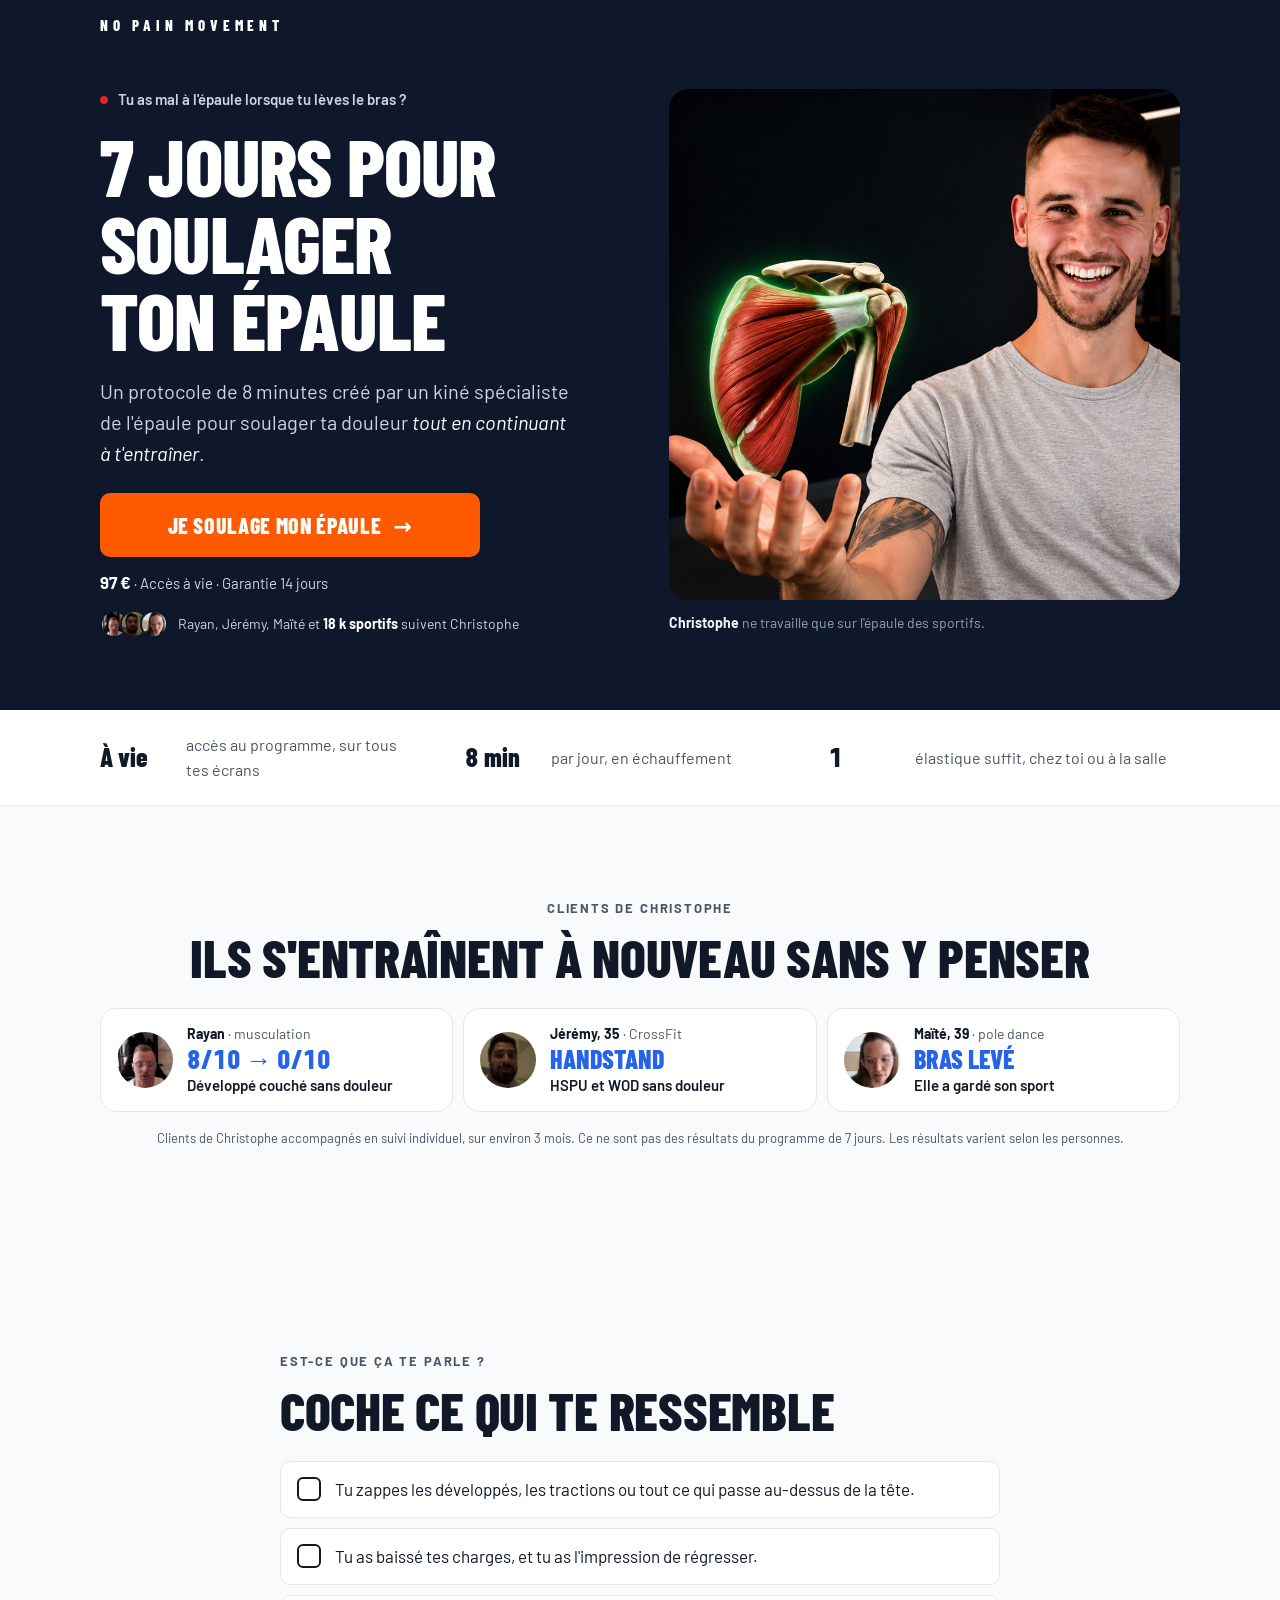
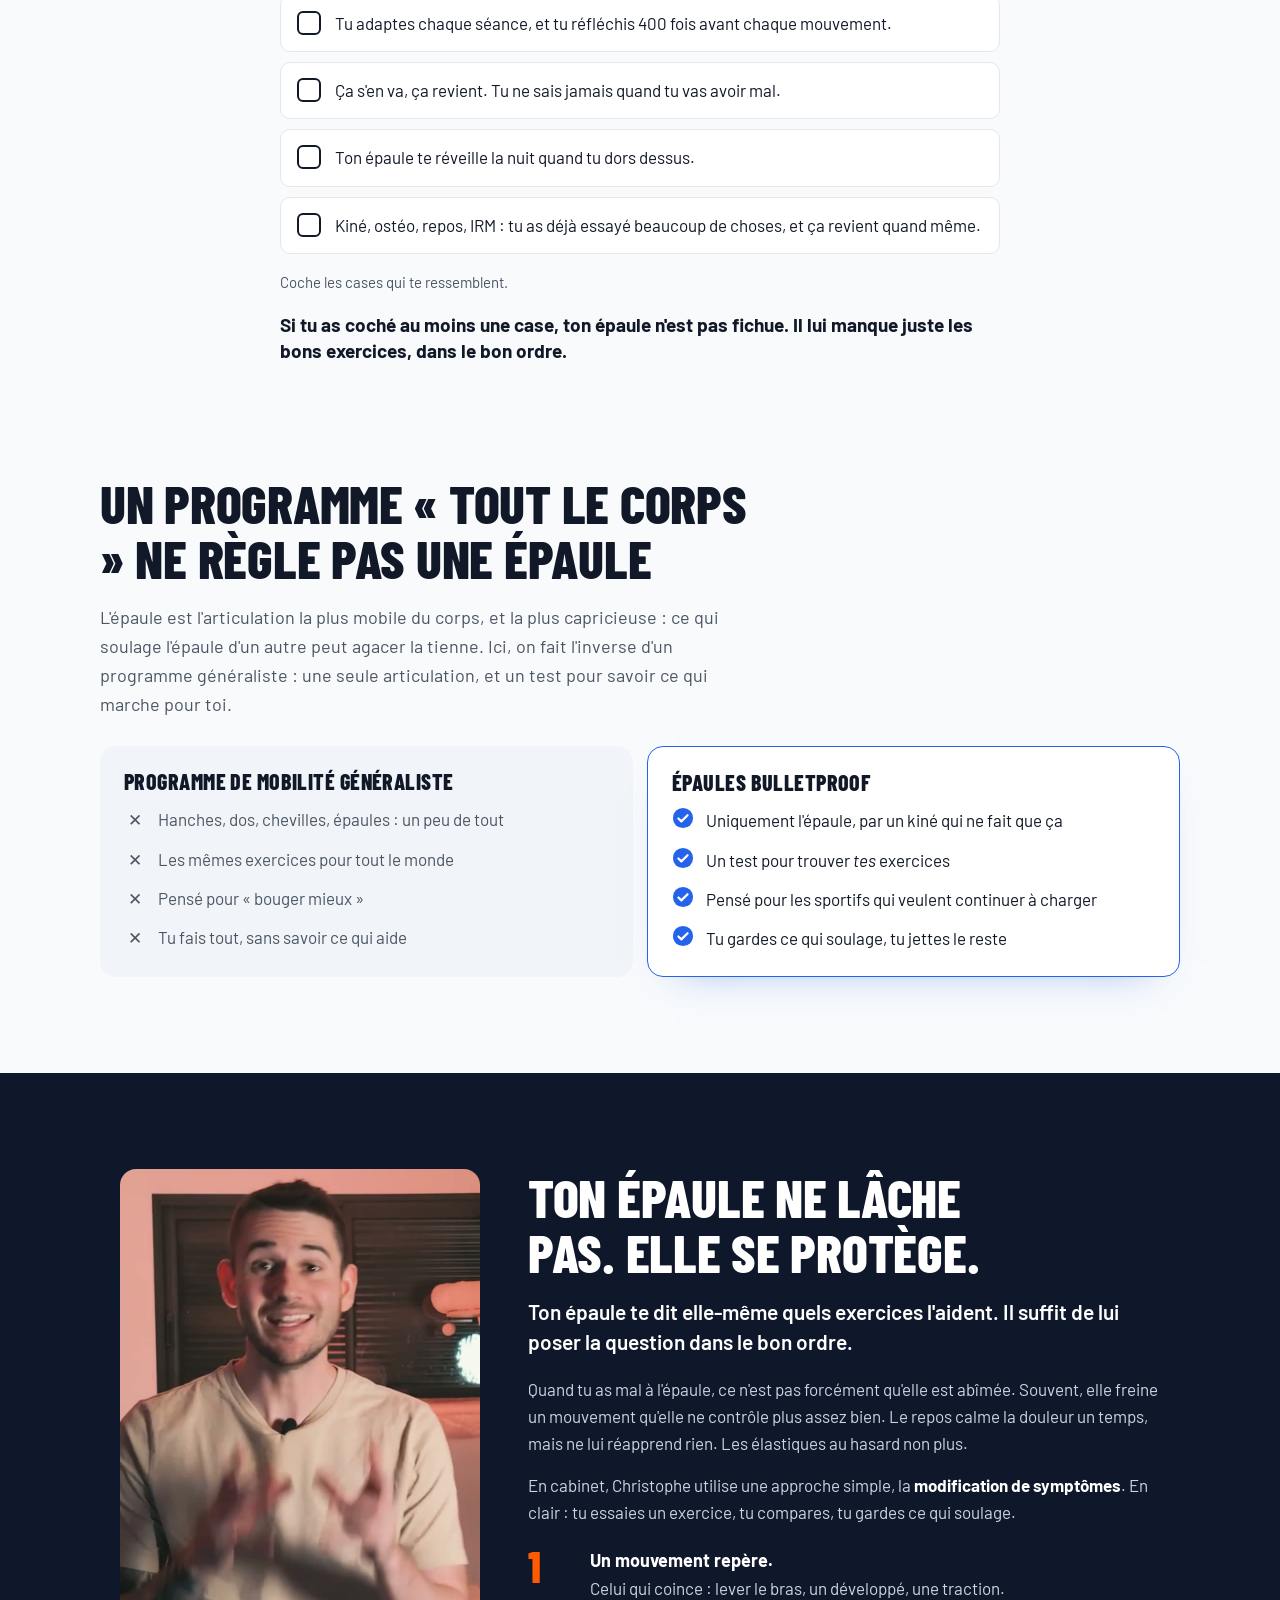
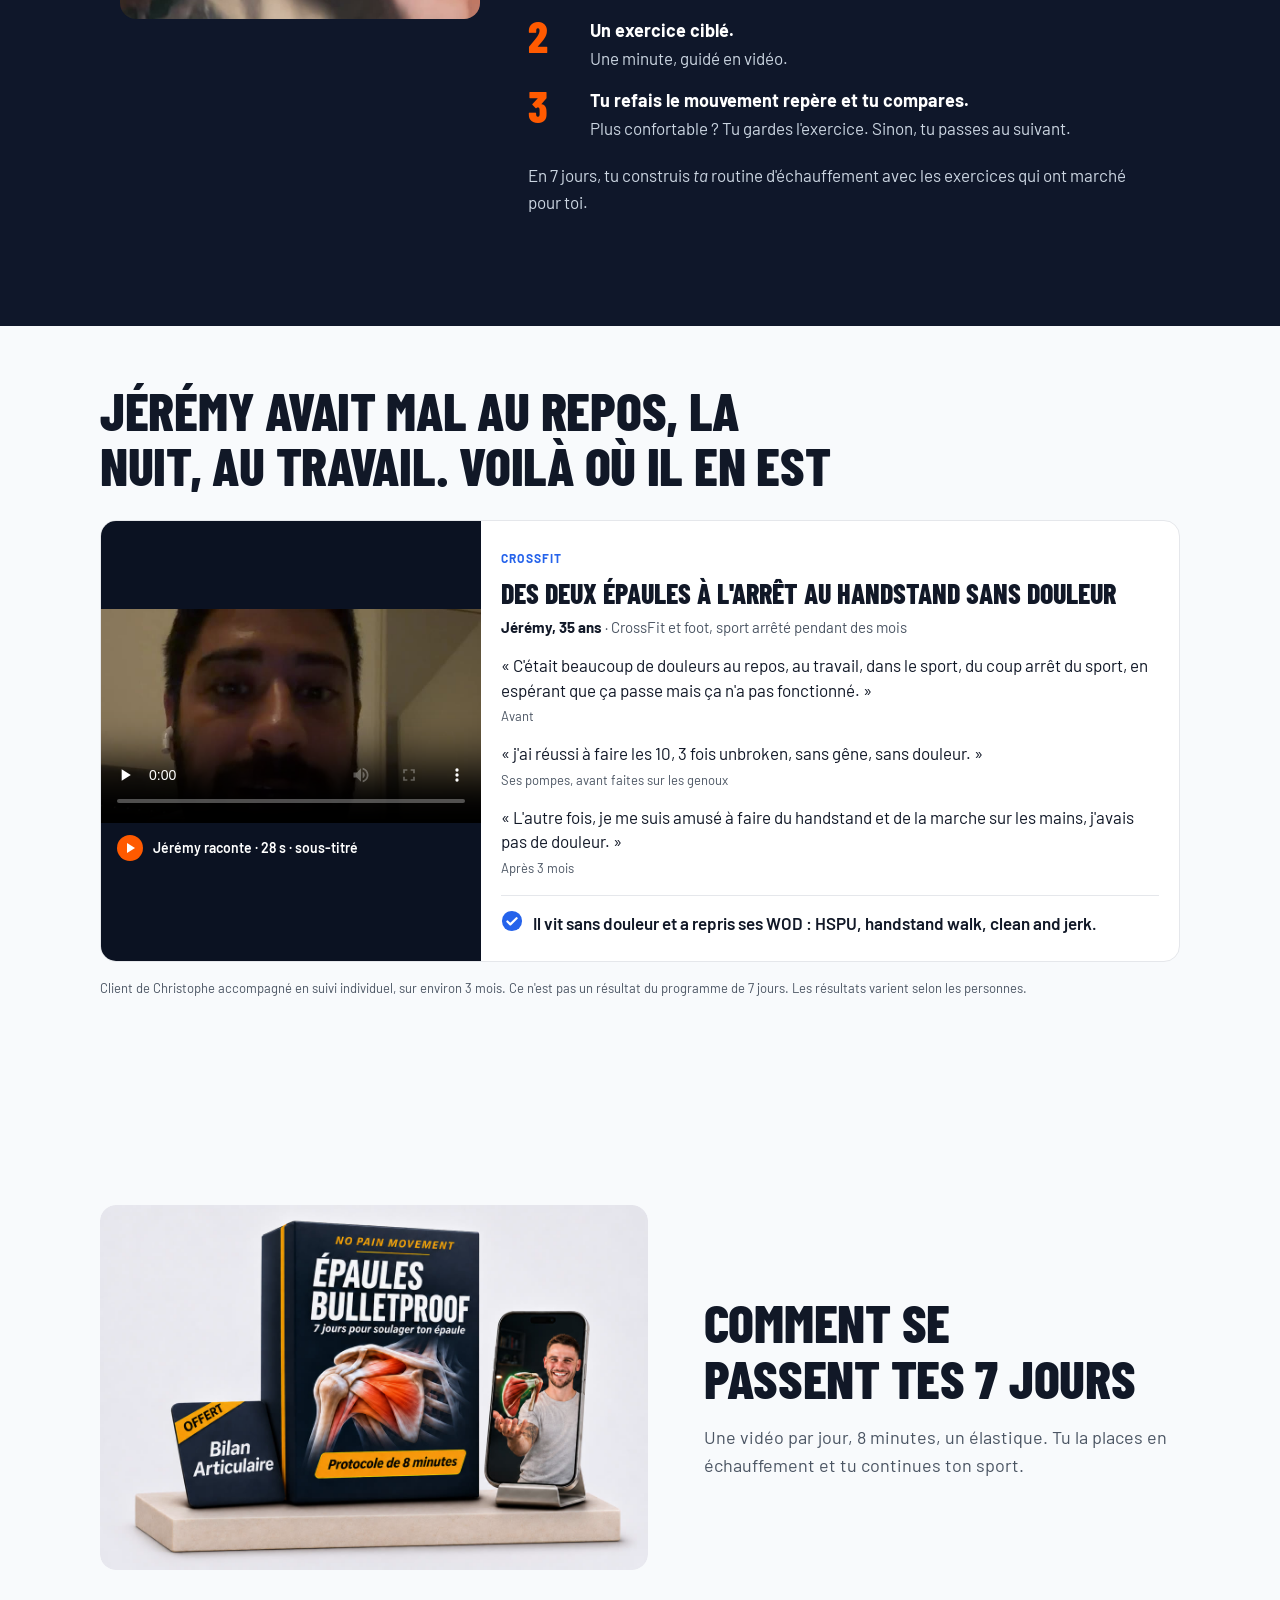
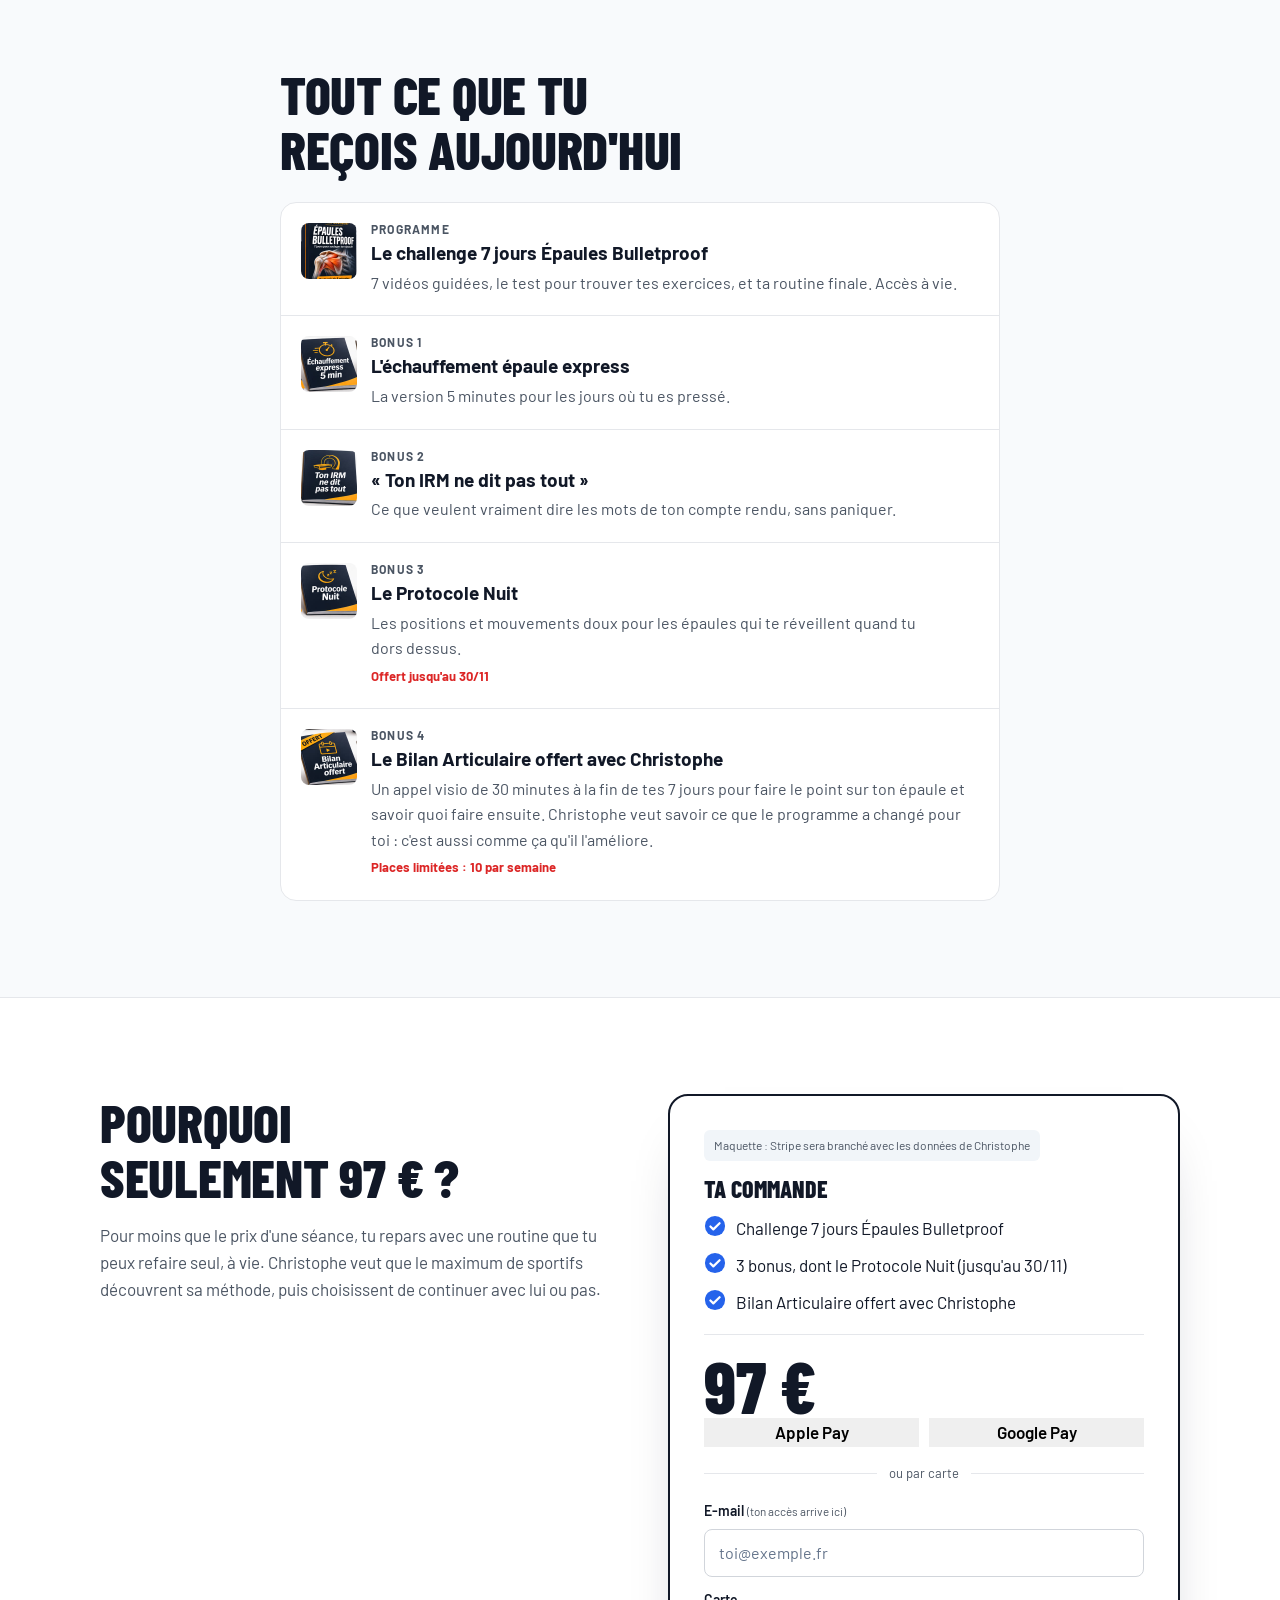
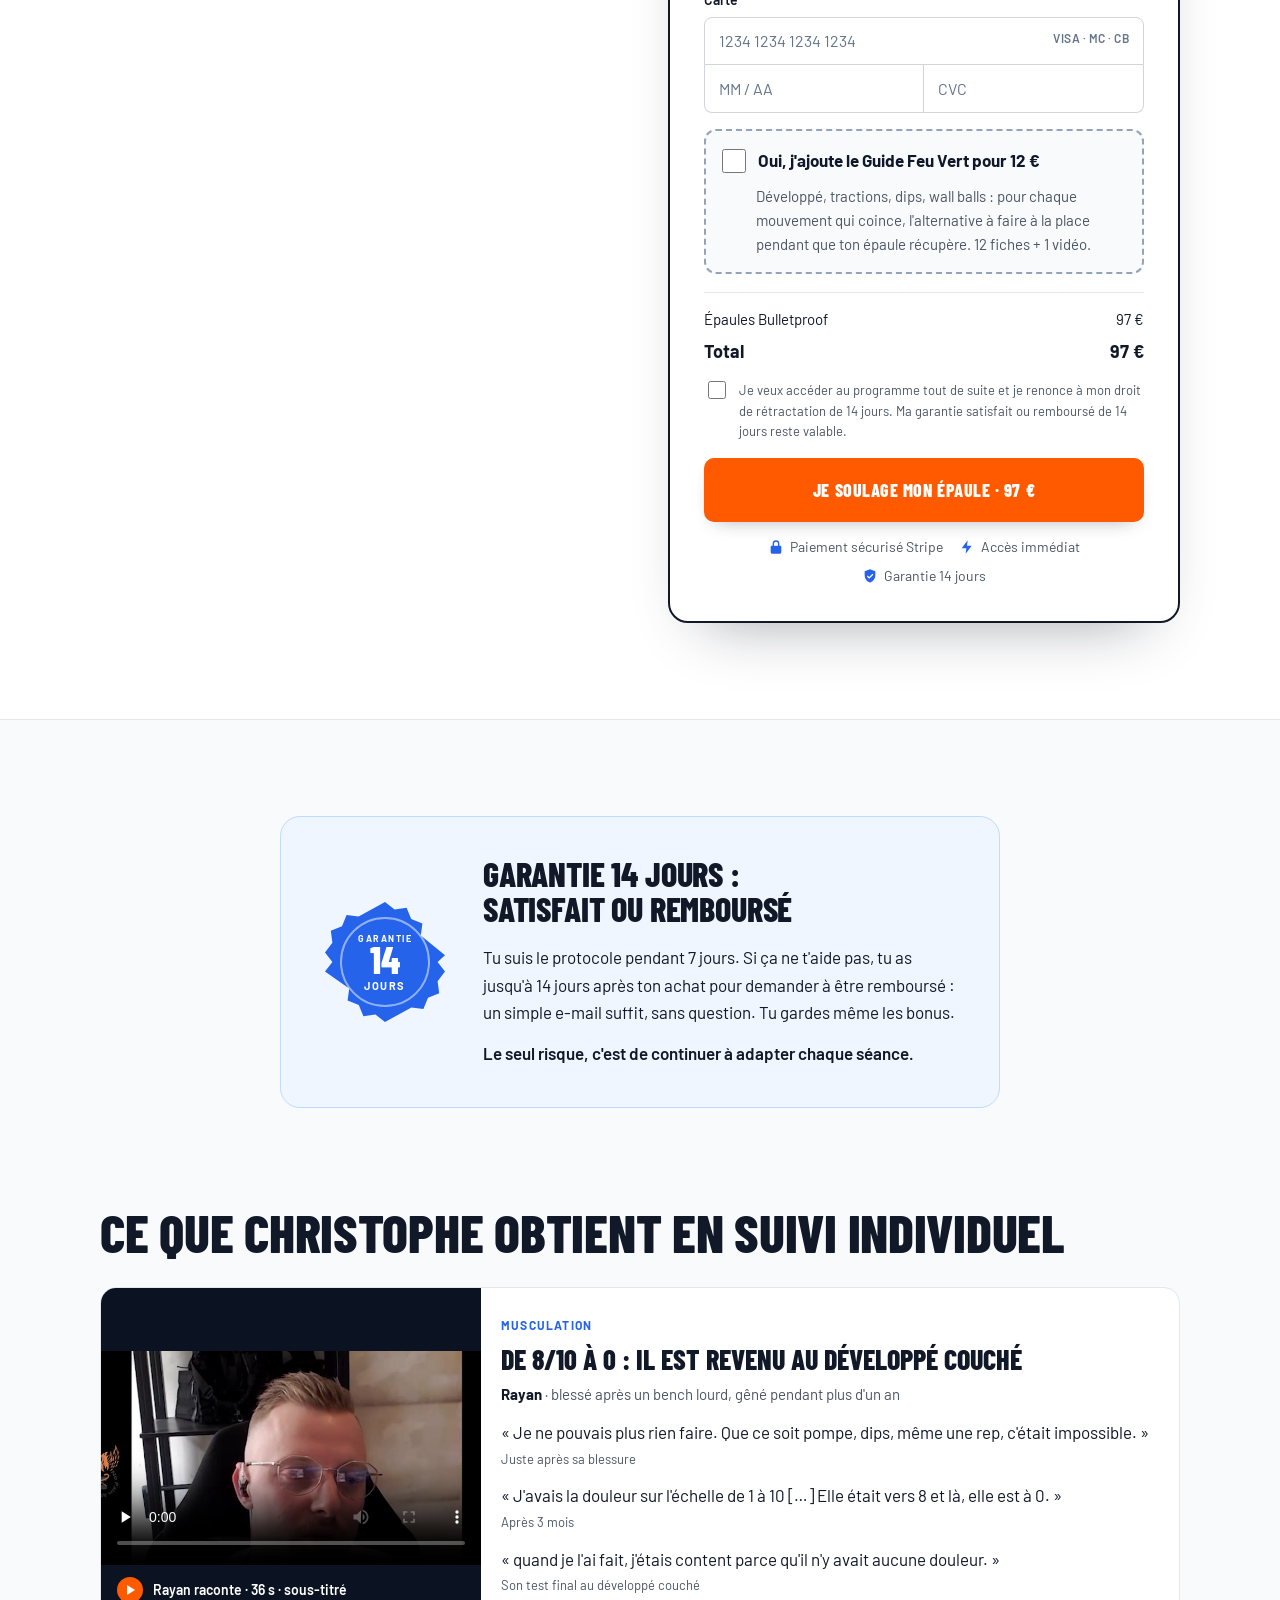
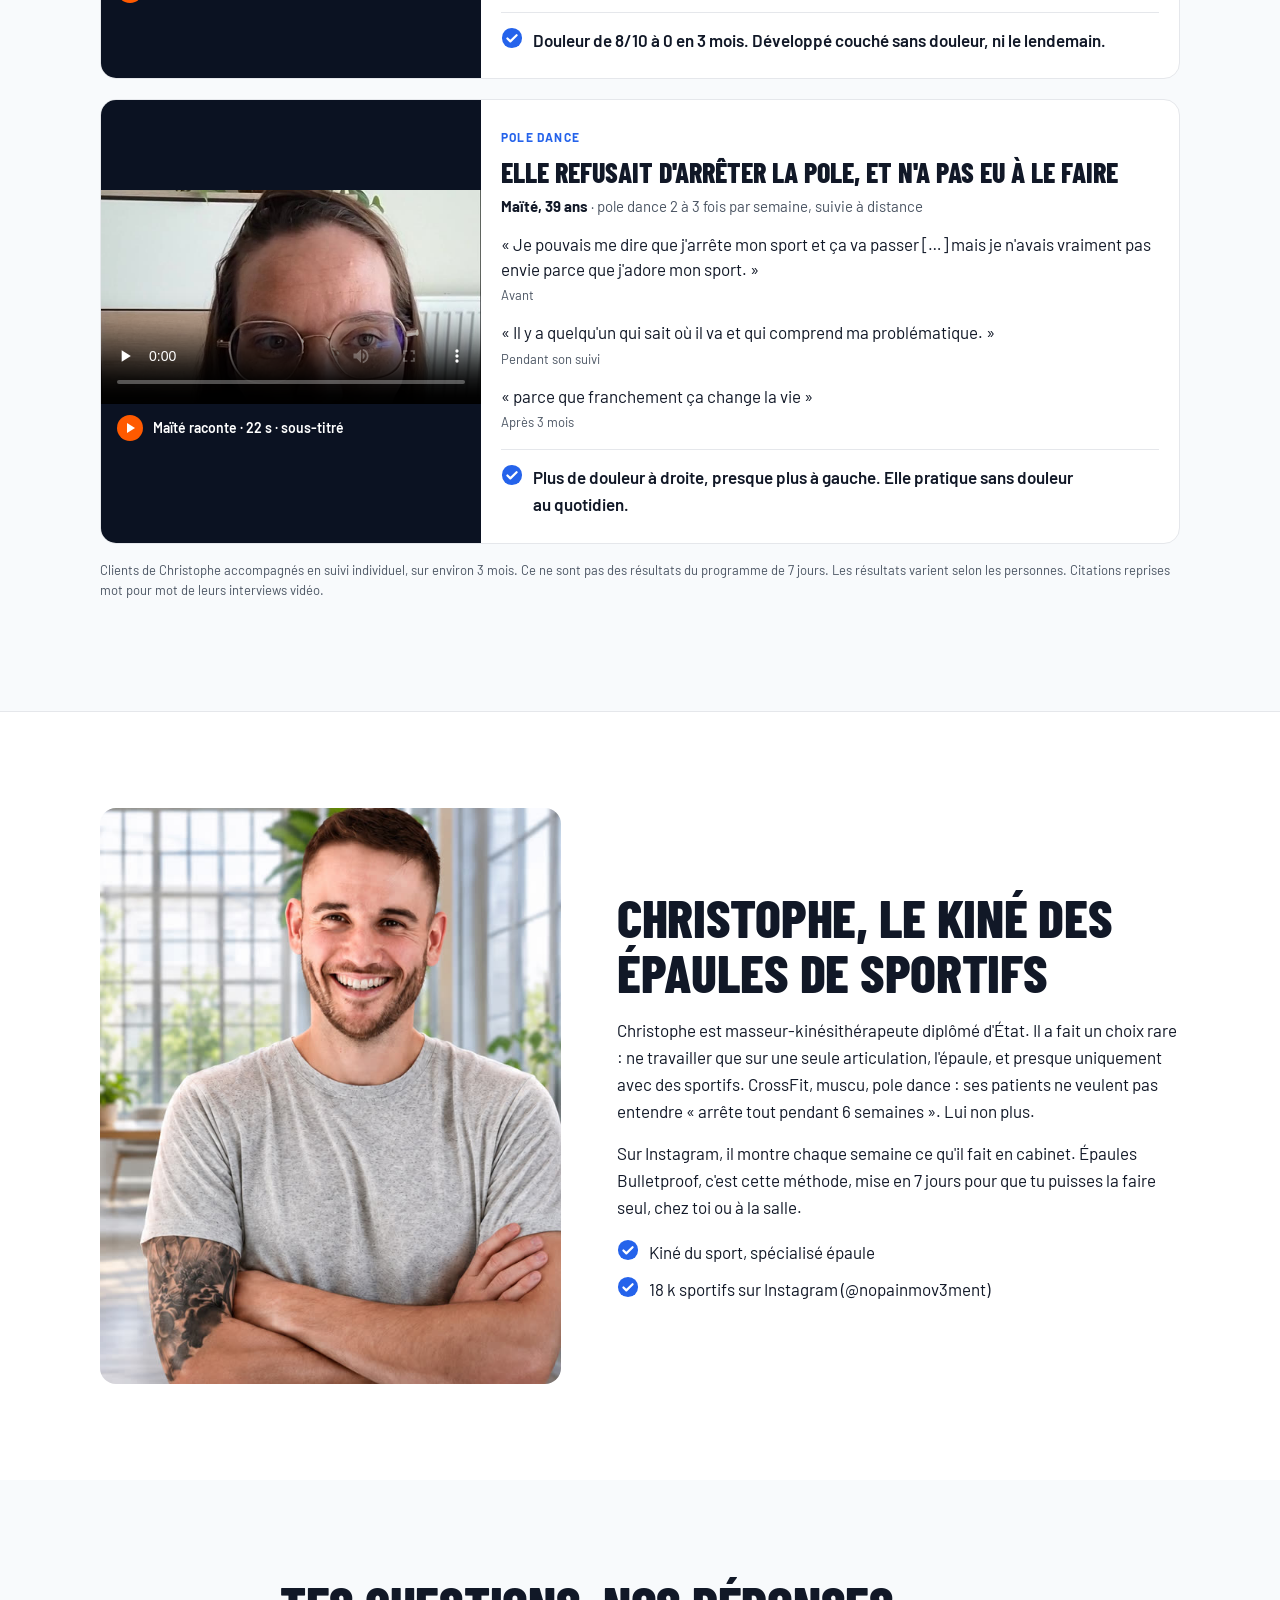
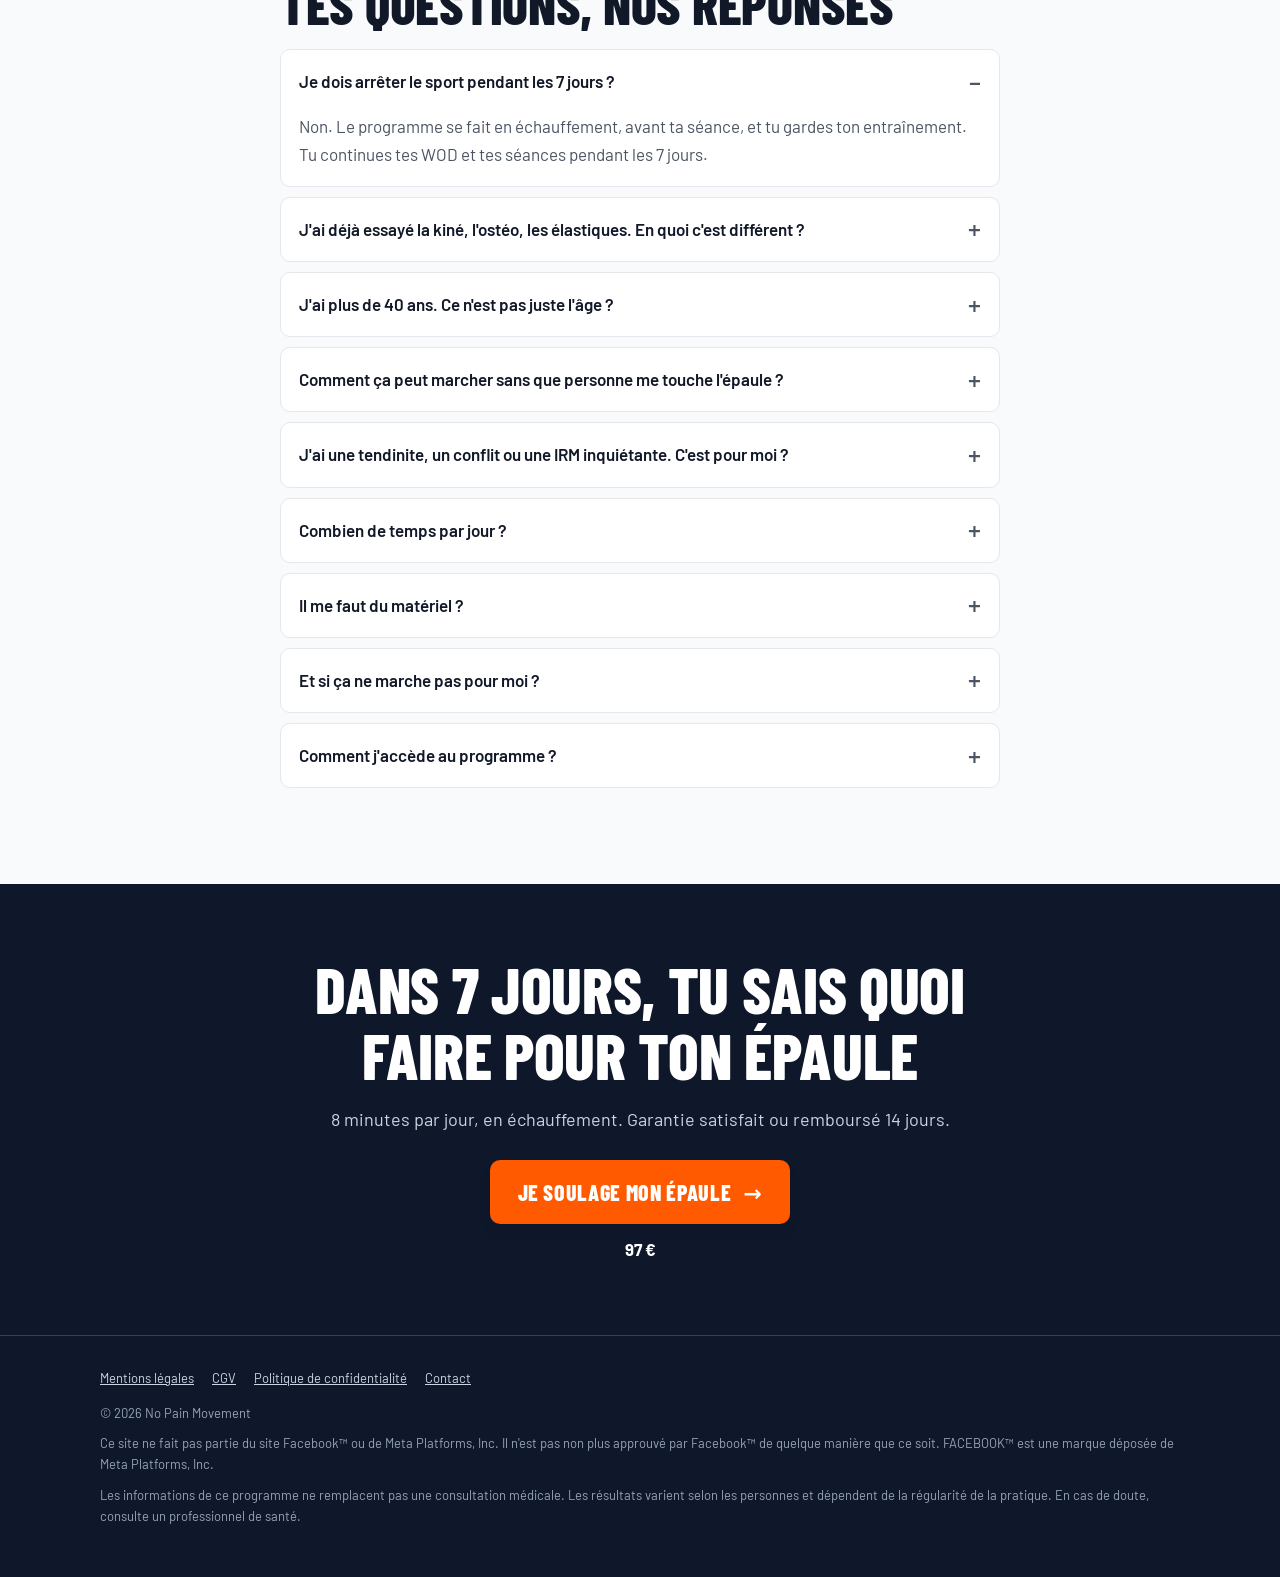
==== index.html @ d2983b59 "Wording : « pince » remplacé par « avoir mal » Co-Authored-By: Claude Opus 5.5 <noreply@anthropic.co" ====
<!doctype html>
<html lang="fr" style="scroll-behavior:smooth">
<head>
<meta charset="utf-8">
<meta name="viewport" content="width=device-width, initial-scale=1, viewport-fit=cover">
<title>Épaules Bulletproof · 7 jours pour soulager ton épaule</title>
<meta name="description" content="7 jours pour soulager ton épaule. Un protocole de 8 minutes créé par un kiné spécialiste de l'épaule, tout en continuant à t'entraîner.">
<meta property="og:title" content="Épaules Bulletproof · 7 jours pour soulager ton épaule">
<meta property="og:description" content="Un protocole de 8 minutes, en échauffement, tout en continuant à t'entraîner.">
<meta property="og:image" content="img/hero-christophe.jpg">
<meta name="theme-color" content="#0F172A">
<link rel="preconnect" href="https://fonts.googleapis.com">
<link rel="preconnect" href="https://fonts.gstatic.com" crossorigin>
<link href="https://fonts.googleapis.com/css2?family=Barlow+Condensed:wght@700;800&family=Barlow:ital,wght@0,400;0,600;0,700;1,400&display=swap" rel="stylesheet">
<link rel="stylesheet" href="styles.css">
<link rel="preload" as="image" href="img/hero-epaule-m.jpg" media="(max-width: 899px)">
<link rel="preload" as="image" href="img/hero-epaule.jpg" media="(min-width: 900px)">
<script>document.documentElement.classList.add("js")</script>
<script src="config.js"></script>
</head>
<body>

<svg width="0" height="0" style="position:absolute" aria-hidden="true">
  <symbol id="ok" viewBox="0 0 24 24"><circle cx="12" cy="12" r="11" fill="currentColor"/><path d="M7 12.5l3.2 3.2L17 9" stroke="#fff" stroke-width="2.4" fill="none" stroke-linecap="round" stroke-linejoin="round"/></symbol>
  <symbol id="lock" viewBox="0 0 24 24"><path fill="currentColor" d="M12 2a5 5 0 0 0-5 5v3H6a2 2 0 0 0-2 2v8a2 2 0 0 0 2 2h12a2 2 0 0 0 2-2v-8a2 2 0 0 0-2-2h-1V7a5 5 0 0 0-5-5zm-3 8V7a3 3 0 1 1 6 0v3H9z"/></symbol>
  <symbol id="bolt" viewBox="0 0 24 24"><path fill="currentColor" d="M13 2 4 14h7l-1 8 9-12h-7l1-8z"/></symbol>
  <symbol id="shield" viewBox="0 0 24 24"><path fill="currentColor" d="M12 2 4 5v6c0 5 3.4 9.3 8 11 4.6-1.7 8-6 8-11V5l-8-3zm-1.2 14.2-3.5-3.5 1.4-1.4 2.1 2.1 4.8-4.8 1.4 1.4-6.2 6.2z"/></symbol>
</svg>

<!-- 0. Bandeau rareté (1 ligne) -->
<div class="launch" role="status" data-launch-only><span class="badge sm">-<span data-pct></span>&nbsp;%</span> Black Friday · <b><span data-price></span>&nbsp;€</b> <s><span data-price-after></span>&nbsp;€</s> · fin dans <span class="timer" data-countdown data-compact>…</span></div>

<!-- 1. Hero navy -->
<header class="hero">
  <div class="wrap">
    <div class="top"><span class="logo">NO PAIN MOVEMENT</span></div>
    <div class="hero-grid">
      <div>
        <span class="eyebrow">Tu as mal à l'épaule lorsque tu lèves le bras ?</span>
        <h1>7 jours pour soulager ton épaule</h1>
        <p class="subhead">Un protocole de 8 minutes créé par un kiné spécialiste de l'épaule pour soulager ta douleur <em>tout en continuant à t'entraîner</em>.</p>
        <figure class="hero-photo-m"><img src="img/hero-epaule-m.jpg" alt="Christophe sourit, une épaule anatomique en 3D au-dessus de sa main" width="800" height="450" fetchpriority="high"></figure>
        <div class="cta">
          <a class="btn" data-checkout href="#paiement">Je soulage mon épaule <span class="arr">→</span></a>
          <div class="price-line"><s class="was"><span data-price-after></span> €</s> <b><span data-price></span> €</b> <span class="badge sm">-<span data-pct></span> %</span> · Accès à vie · Garantie 14 jours</div>
          <a class="hero-proof" href="#avis"><span class="avs"><img src="img/av-rayan.jpg" alt="" width="28" height="28"><img src="img/av-jeremy.jpg" alt="" width="28" height="28"><img src="img/av-maite.jpg" alt="" width="28" height="28"></span><span>Rayan, Jérémy, Maïté et <b>18 k sportifs</b> suivent Christophe</span></a>
        </div>
      </div>
      <figure class="hero-photo hero-photo-d">
        <img src="img/hero-epaule.jpg" alt="Christophe sourit, une épaule anatomique en 3D au-dessus de sa main" width="1440" height="960" loading="lazy">
        <figcaption><b>Christophe</b> ne travaille que sur l'épaule des sportifs.</figcaption>
      </figure>
    </div>
  </div>
</header>

<!-- 2. Bande crédibilité -->
<div class="cred">
  <div class="wrap">
    <ul>
      <li><b>À vie</b>accès au programme, sur tous tes écrans</li>
      <li><b><span data-count="8">8</span> min</b>par jour, en échauffement</li>
      <li><b><span data-count="1">1</span></b>élastique suffit, chez toi ou à la salle</li>
    </ul>
  </div>
</div>

<!-- 3. Premiers retours : une rangée, un client par carte -->
<section id="avis">
  <div class="wrap center">
    <span class="kicker">Clients de Christophe</span>
    <h2>Ils s'entraînent à nouveau sans y penser</h2>
    <div class="quick-proofs">
      <a class="qp" href="#histoire-rayan" data-reveal><img src="img/av-rayan.jpg" alt="" width="56" height="56" loading="lazy"><span class="who"><b>Rayan</b> · musculation</span><span class="res">8/10 → <span data-count="0" data-from="8">0</span>/10</span><span class="what">Développé couché sans douleur</span></a>
      <a class="qp" href="#histoire-jeremy" data-reveal><img src="img/av-jeremy.jpg" alt="" width="56" height="56" loading="lazy"><span class="who"><b>Jérémy, 35</b> · CrossFit</span><span class="res">Handstand</span><span class="what">HSPU et WOD sans douleur</span></a>
      <a class="qp" href="#histoire-maite" data-reveal><img src="img/av-maite.jpg" alt="" width="56" height="56" loading="lazy"><span class="who"><b>Maïté, 39</b> · pole dance</span><span class="res">Bras levé</span><span class="what">Elle a gardé son sport</span></a>
    </div>
    <p class="proof-note">Clients de Christophe accompagnés en suivi individuel, sur environ 3 mois. Ce ne sont pas des résultats du programme de 7 jours. Les résultats varient selon les personnes.</p>
  </div>
</section>

<!-- 4. Douleurs -->
<section>
  <div class="narrow">
    <span class="kicker">Est-ce que ça te parle ?</span>
    <h2>Coche ce qui te ressemble</h2>
    <ul class="pains checklist" data-checklist>
      <li><label><input type="checkbox"><span class="box" aria-hidden="true"><svg viewBox="0 0 24 24"><path d="M5 12.5l4.5 4.5L19 7.5"/></svg></span><span class="txt">Tu zappes les développés, les tractions ou tout ce qui passe au-dessus de la tête.</span></label></li>
      <li><label><input type="checkbox"><span class="box" aria-hidden="true"><svg viewBox="0 0 24 24"><path d="M5 12.5l4.5 4.5L19 7.5"/></svg></span><span class="txt">Tu as baissé tes charges, et tu as l'impression de régresser.</span></label></li>
      <li><label><input type="checkbox"><span class="box" aria-hidden="true"><svg viewBox="0 0 24 24"><path d="M5 12.5l4.5 4.5L19 7.5"/></svg></span><span class="txt">Tu adaptes chaque séance, et tu réfléchis 400 fois avant chaque mouvement.</span></label></li>
      <li><label><input type="checkbox"><span class="box" aria-hidden="true"><svg viewBox="0 0 24 24"><path d="M5 12.5l4.5 4.5L19 7.5"/></svg></span><span class="txt">Ça s'en va, ça revient. Tu ne sais jamais quand tu vas avoir mal.</span></label></li>
      <li><label><input type="checkbox"><span class="box" aria-hidden="true"><svg viewBox="0 0 24 24"><path d="M5 12.5l4.5 4.5L19 7.5"/></svg></span><span class="txt">Ton épaule te réveille la nuit quand tu dors dessus.</span></label></li>
      <li><label><input type="checkbox"><span class="box" aria-hidden="true"><svg viewBox="0 0 24 24"><path d="M5 12.5l4.5 4.5L19 7.5"/></svg></span><span class="txt">Kiné, ostéo, repos, IRM : tu as déjà essayé beaucoup de choses, et ça revient quand même.</span></label></li>
    </ul>
    <p class="check-count" data-check-count aria-live="polite">Coche les cases qui te ressemblent.</p>
    <p class="bridge">Si tu as coché au moins une case, ton épaule n'est pas fichue. Il lui manque juste les bons exercices, dans le bon ordre.</p>
  </div>
</section>

<!-- 5. Spécialisation -->
<section style="padding-top:0">
  <div class="wrap">
    <h2>Un programme « tout le corps » ne règle pas une épaule</h2>
    <p class="sub">L'épaule est l'articulation la plus mobile du corps, et la plus capricieuse : ce qui soulage l'épaule d'un autre peut agacer la tienne. Ici, on fait l'inverse d'un programme généraliste : une seule articulation, et un test pour savoir ce qui marche pour toi.</p>
    <div class="versus">
      <div class="vs gen">
        <h3>Programme de mobilité généraliste</h3>
        <ul>
          <li>Hanches, dos, chevilles, épaules : un peu de tout</li>
          <li>Les mêmes exercices pour tout le monde</li>
          <li>Pensé pour « bouger mieux »</li>
          <li>Tu fais tout, sans savoir ce qui aide</li>
        </ul>
      </div>
      <div class="vs spe">
        <h3>Épaules Bulletproof</h3>
        <ul>
          <li><svg class="ico ico-trust"><use href="#ok"/></svg><span>Uniquement l'épaule, par un kiné qui ne fait que ça</span></li>
          <li><svg class="ico ico-trust"><use href="#ok"/></svg><span>Un test pour trouver <em>tes</em> exercices</span></li>
          <li><svg class="ico ico-trust"><use href="#ok"/></svg><span>Pensé pour les sportifs qui veulent continuer à charger</span></li>
          <li><svg class="ico ico-trust"><use href="#ok"/></svg><span>Tu gardes ce qui soulage, tu jettes le reste</span></li>
        </ul>
      </div>
    </div>
  </div>
</section>

<!-- 6. Mécanisme -->
<section class="mech-navy">
  <div class="narrow mech-solo">
    <figure class="mech-face"><img src="img/christophe-explique.jpg" alt="Christophe explique sa méthode face caméra" width="900" height="1126" loading="lazy"></figure>
    <div>
      <h2>Ton épaule ne lâche pas. Elle se protège.</h2>
      <p class="oneliner">Ton épaule te dit elle-même quels exercices l'aident. Il suffit de lui poser la question dans le bon ordre.</p>
      <p>Quand tu as mal à l'épaule, ce n'est pas forcément qu'elle est abîmée. Souvent, elle freine un mouvement qu'elle ne contrôle plus assez bien. Le repos calme la douleur un temps, mais ne lui réapprend rien. Les élastiques au hasard non plus.</p>
      <p>En cabinet, Christophe utilise une approche simple, la <b>modification de symptômes</b>. En clair : tu essaies un exercice, tu compares, tu gardes ce qui soulage.</p>
      <ol class="steps">
        <li><div><b>Un mouvement repère.</b>Celui qui coince : lever le bras, un développé, une traction.</div></li>
        <li><div><b>Un exercice ciblé.</b>Une minute, guidé en vidéo.</div></li>
        <li><div><b>Tu refais le mouvement repère et tu compares.</b>Plus confortable ? Tu gardes l'exercice. Sinon, tu passes au suivant.</div></li>
      </ol>
      <p>En 7 jours, tu construis <em>ta</em> routine d'échauffement avec les exercices qui ont marché pour toi.</p>
    </div>
  </div>
</section>

<!-- 6b. Une histoire complète, juste après le mécanisme -->
<section class="story-up">
  <div class="wrap">
    <h2>Jérémy avait mal au repos, la nuit, au travail. Voilà où il en est</h2>
    <div class="stories">
      <article class="story" id="histoire-jeremy" data-reveal>
        <figure class="story-vid">
          <video src="img/temoignage-jeremy.mp4" poster="img/temoignage-jeremy-poster.jpg" controls playsinline preload="none" controlslist="nodownload" aria-label="Extrait de l'interview vidéo de Jérémy avec Christophe"></video>
          <figcaption><span class="play" aria-hidden="true"></span>Jérémy raconte · 28 s · sous-titré</figcaption>
        </figure>
        <div class="story-body">
          <span class="tag">CrossFit</span>
          <h3>Des deux épaules à l'arrêt au handstand sans douleur</h3>
          <p class="ctx"><b>Jérémy, 35 ans</b> · CrossFit et foot, sport arrêté pendant des mois</p>
          <blockquote><q>C'était beaucoup de douleurs au repos, au travail, dans le sport, du coup arrêt du sport, en espérant que ça passe mais ça n'a pas fonctionné.</q><cite>Avant</cite></blockquote>
          <blockquote><q>j'ai réussi à faire les 10, 3 fois unbroken, sans gêne, sans douleur.</q><cite>Ses pompes, avant faites sur les genoux</cite></blockquote>
          <blockquote><q>L'autre fois, je me suis amusé à faire du handstand et de la marche sur les mains, j'avais pas de douleur.</q><cite>Après 3 mois</cite></blockquote>
          <p class="res"><svg class="ico ico-trust"><use href="#ok"/></svg><span>Il vit sans douleur et a repris ses WOD : HSPU, handstand walk, clean and jerk.</span></p>
        </div>
      </article>
    </div>
    <p class="proof-note">Client de Christophe accompagné en suivi individuel, sur environ 3 mois. Ce n'est pas un résultat du programme de 7 jours. Les résultats varient selon les personnes.</p>
  </div>
</section>

<!-- 7. Comment ça marche + mockup -->
<section>
  <div class="wrap how-grid">
    <div class="mockup"><picture><source media="(max-width: 699px)" srcset="img/mockup-socle-m.jpg" width="900" height="1124"><img src="img/mockup-socle.jpg" alt="Le programme Épaules Bulletproof : la boîte, les vidéos sur téléphone et le Bilan Articulaire offert" width="1200" height="800" loading="lazy"></picture></div>
    <div>
      <h2>Comment se passent tes 7 jours</h2>
      <p class="how-line">Une vidéo par jour, 8 minutes, un élastique. Tu la places en échauffement et tu continues ton sport.</p>
    </div>
  </div>
</section>

<!-- 9. Ce qui est inclus -->
<section id="offre" style="padding-top:0">
  <div class="narrow">
    <h2>Tout ce que tu reçois aujourd'hui</h2>
    <div class="stack">
      <div class="row"><img class="thumb" src="img/bonus-programme.jpg" alt="Coffret Épaules Bulletproof" width="56" height="56" loading="lazy"><div><span class="lab">Programme</span><h3>Le challenge 7 jours Épaules Bulletproof</h3><p>7 vidéos guidées, le test pour trouver tes exercices, et ta routine finale. Accès à vie.</p></div></div>
      <div class="row"><img class="thumb" src="img/bonus-echauffement.jpg" alt="" width="56" height="56" loading="lazy"><div><span class="lab">Bonus 1</span><h3>L'échauffement épaule express</h3><p>La version 5 minutes pour les jours où tu es pressé.</p></div></div>
      <div class="row"><img class="thumb" src="img/bonus-irm.jpg" alt="" width="56" height="56" loading="lazy"><div><span class="lab">Bonus 2</span><h3>« Ton IRM ne dit pas tout »</h3><p>Ce que veulent vraiment dire les mots de ton compte rendu, sans paniquer.</p></div></div>
      <div class="row"><img class="thumb" src="img/bonus-nuit.jpg" alt="" width="56" height="56" loading="lazy"><div><span class="lab">Bonus 3</span><h3>Le Protocole Nuit</h3><p>Les positions et mouvements doux pour les épaules qui te réveillent quand tu dors dessus.</p><span class="lim">Offert jusqu'au 30/11</span></div></div>
      <div class="row"><img class="thumb" src="img/bonus-bilan.jpg" alt="" width="56" height="56" loading="lazy"><div><span class="lab">Bonus 4</span><h3>Le Bilan Articulaire offert avec Christophe</h3><p>Un appel visio de 30 minutes à la fin de tes 7 jours pour faire le point sur ton épaule et savoir quoi faire ensuite. Christophe veut savoir ce que le programme a changé pour toi : c'est aussi comme ça qu'il l'améliore.</p><span class="lim">Places limitées : <span data-slots></span> par semaine</span></div></div>
    </div>
  </div>
</section>

<!-- 10. Offre -->
<section style="background:var(--paper);border-top:1px solid var(--line);border-bottom:1px solid var(--line)">
  <div class="wrap offer-grid">
    <div class="why">
      <h2>Pourquoi seulement <span data-price></span>&nbsp;€&nbsp;?</h2>
      <p>Pour moins que le prix d'une séance, tu repars avec une routine que tu peux refaire seul, à vie. Christophe veut que le maximum de sportifs découvrent sa méthode, puis choisissent de continuer avec lui ou pas.</p>
      <p data-launch-only>Le prix de lancement s'arrête le 30 novembre à 23 h 59. Ensuite, le programme passe à <span data-price-after></span> €.</p>
      <p class="countdown" data-launch-only>Fin du prix de lancement dans <span class="timer" data-countdown>…</span></p>
    </div>
    <form class="offer pay" id="paiement" onsubmit="return false" data-reveal>
      <div class="mock-tag">Maquette : Stripe sera branché avec les données de Christophe</div>
      <h3>Ta commande</h3>
      <ul>
        <li><svg class="ico ico-trust"><use href="#ok"/></svg>Challenge 7 jours Épaules Bulletproof</li>
        <li><svg class="ico ico-trust"><use href="#ok"/></svg>3 bonus, dont le Protocole Nuit (jusqu'au 30/11)</li>
        <li><svg class="ico ico-trust"><use href="#ok"/></svg>Bilan Articulaire offert avec Christophe</li>
      </ul>
      <div class="price"><s class="was big-was"><span data-price-after></span> €</s><span class="big"><span data-price></span> €</span><span class="badge">-<span data-pct></span> %</span></div>
      <p class="then" style="margin:6px 0 18px" data-launch-only>Prix de lancement jusqu'au 30/11 à 23 h 59, ensuite <span data-price-after></span> €.</p>
      <div class="express"><button type="button" data-ic>Apple Pay</button><button type="button" class="g" data-ic>Google Pay</button></div>
      <div class="or">ou par carte</div>
      <label class="field"><span>E-mail <small>(ton accès arrive ici)</small></span><input class="input" type="email" name="email" autocomplete="email" spellcheck="false" placeholder="toi@exemple.fr" data-ic></label>
      <label class="field"><span>Carte</span>
        <div class="input ph card-num">1234 1234 1234 1234<span style="font-size:12px;letter-spacing:.04em">VISA · MC · CB</span></div>
        <div class="card-row"><div class="input ph">MM / AA</div><div class="input ph">CVC</div></div>
      </label>
      <div class="bump">
        <!-- Angle proposé par l'audit, à valider par Douglas : adapter sa séance quand ça coince -->
        <label for="bump"><input type="checkbox" id="bump"><span class="t">Oui, j'ajoute le Guide Feu Vert pour <span data-bump-price></span>&nbsp;€</span></label>
        <p>Développé, tractions, dips, wall balls : pour chaque mouvement qui coince, l'alternative à faire à la place pendant que ton épaule récupère. 12 fiches + 1 vidéo.</p>
      </div>
      <div class="totals">
        <div><span>Épaules Bulletproof</span><span><span data-price></span> €</span></div>
        <div data-bump-line hidden><span>Guide Feu Vert</span><span><span data-bump-price></span> €</span></div>
        <div class="tot"><span>Total</span><span><span data-total></span> €</span></div>
      </div>
      <label class="legal" id="consent-wrap"><input type="checkbox" id="consent" aria-describedby="consent-err">Je veux accéder au programme tout de suite et je renonce à mon droit de rétractation de 14 jours. Ma garantie satisfait ou remboursé de 14 jours reste valable.</label>
      <p class="err" id="consent-err" role="alert" hidden>Coche la case juste au-dessus pour accéder au programme tout de suite.</p>
      <button class="btn block" id="pay"><span>Je soulage mon épaule · <span data-total></span>&nbsp;€</span></button>
      <div class="fine"><span><svg><use href="#lock"/></svg>Paiement sécurisé Stripe</span><span><svg><use href="#bolt"/></svg>Accès immédiat</span><span><svg><use href="#shield"/></svg>Garantie 14 jours</span></div>
    </form>
  </div>
</section>

<!-- 11. Garantie -->
<section>
  <div class="narrow">
    <div class="guarantee">
      <svg class="seal" viewBox="0 0 128 128" aria-hidden="true">
        <path fill="currentColor" d="M64 4l9.6 7.4 12-1.6 4.6 11.2 11.2 4.6-1.6 12L124 57.2 116.6 64l7.4 9.6-7.4 9.6 1.6 12-11.2 4.6-4.6 11.2-12-1.6L64 124l-9.6-7.4-12 1.6-4.6-11.2-11.2-4.6 1.6-12L4 73.6 11.4 64 4 54.4l7.4-9.6-1.6-12 11.2-4.6 4.6-11.2 12 1.6z"/>
        <circle cx="64" cy="64" r="44" fill="none" stroke="#fff" stroke-width="2" opacity=".5"/>
        <text x="64" y="76" text-anchor="middle" fill="#fff" font-family="Barlow Condensed" font-weight="800" font-size="38">14</text>
        <text x="64" y="92" text-anchor="middle" fill="#fff" font-family="Barlow" font-weight="700" font-size="11" letter-spacing="1.5">JOURS</text>
        <text x="64" y="44" text-anchor="middle" fill="#fff" font-family="Barlow" font-weight="700" font-size="9" letter-spacing="1.5">GARANTIE</text>
      </svg>
      <div>
        <h2 style="font-size:34px">Garantie 14 jours : satisfait ou remboursé</h2>
        <p>Tu suis le protocole pendant 7 jours. Si ça ne t'aide pas, tu as jusqu'à 14 jours après ton achat pour demander à être remboursé : un simple e-mail suffit, sans question. Tu gardes même les bonus.</p>
        <p style="margin:0;font-weight:600">Le seul risque, c'est de continuer à adapter chaque séance.</p>
      </div>
    </div>
  </div>
</section>

<!-- 12. Témoignages complets -->
<section id="temoignages" style="padding-top:0">
  <div class="wrap">
    <h2>Ce que Christophe obtient en suivi individuel</h2>
    <div class="stories">
      <article class="story" id="histoire-rayan" data-reveal>
        <figure class="story-vid">
          <video src="img/temoignage-rayan.mp4" poster="img/temoignage-rayan-poster.jpg" controls playsinline preload="none" controlslist="nodownload" aria-label="Extrait de l'interview vidéo de Rayan avec Christophe"></video>
          <figcaption><span class="play" aria-hidden="true"></span>Rayan raconte · 36 s · sous-titré</figcaption>
        </figure>
        <div class="story-body">
          <span class="tag">Musculation</span>
          <h3>De 8/10 à 0 : il est revenu au développé couché</h3>
          <p class="ctx"><b>Rayan</b> · blessé après un bench lourd, gêné pendant plus d'un an</p>
          <blockquote><q>Je ne pouvais plus rien faire. Que ce soit pompe, dips, même une rep, c'était impossible.</q><cite>Juste après sa blessure</cite></blockquote>
          <blockquote><q>J'avais la douleur sur l'échelle de 1 à 10 […] Elle était vers 8 et là, elle est à 0.</q><cite>Après 3 mois</cite></blockquote>
          <blockquote><q>quand je l'ai fait, j'étais content parce qu'il n'y avait aucune douleur.</q><cite>Son test final au développé couché</cite></blockquote>
          <p class="res"><svg class="ico ico-trust"><use href="#ok"/></svg><span>Douleur de 8/10 à 0 en 3 mois. Développé couché sans douleur, ni le lendemain.</span></p>
        </div>
      </article>
      <article class="story" id="histoire-maite" data-reveal>
        <figure class="story-vid">
          <video src="img/temoignage-maite.mp4" poster="img/temoignage-maite-poster.jpg" controls playsinline preload="none" controlslist="nodownload" aria-label="Extrait de l'interview vidéo de Maïté avec Christophe"></video>
          <figcaption><span class="play" aria-hidden="true"></span>Maïté raconte · 22 s · sous-titré</figcaption>
        </figure>
        <div class="story-body">
          <span class="tag">Pole dance</span>
          <h3>Elle refusait d'arrêter la pole, et n'a pas eu à le faire</h3>
          <p class="ctx"><b>Maïté, 39 ans</b> · pole dance 2 à 3 fois par semaine, suivie à distance</p>
          <blockquote><q>Je pouvais me dire que j'arrête mon sport et ça va passer […] mais je n'avais vraiment pas envie parce que j'adore mon sport.</q><cite>Avant</cite></blockquote>
          <blockquote><q>Il y a quelqu'un qui sait où il va et qui comprend ma problématique.</q><cite>Pendant son suivi</cite></blockquote>
          <blockquote><q>parce que franchement ça change la vie</q><cite>Après 3 mois</cite></blockquote>
          <p class="res"><svg class="ico ico-trust"><use href="#ok"/></svg><span>Plus de douleur à droite, presque plus à gauche. Elle pratique sans douleur au quotidien.</span></p>
        </div>
      </article>
    </div>
    <p class="proof-note">Clients de Christophe accompagnés en suivi individuel, sur environ 3 mois. Ce ne sont pas des résultats du programme de 7 jours. Les résultats varient selon les personnes. Citations reprises mot pour mot de leurs interviews vidéo.</p>
  </div>
</section>

<!-- 13. Autorité -->
<section style="background:var(--paper);border-top:1px solid var(--line)">
  <div class="wrap me-grid">
    <figure class="me-photo" style="margin:0"><img src="img/christophe-auteur.jpg" alt="Christophe, bras croisés, souriant" width="600" height="813" loading="lazy"></figure>
    <div>
      <h2>Christophe, le kiné des épaules de sportifs</h2>
      <p>Christophe est masseur-kinésithérapeute diplômé d'État. Il a fait un choix rare : ne travailler que sur une seule articulation, l'épaule, et presque uniquement avec des sportifs. CrossFit, muscu, pole dance : ses patients ne veulent pas entendre « arrête tout pendant 6 semaines ». Lui non plus.</p>
      <p>Sur Instagram, il montre chaque semaine ce qu'il fait en cabinet. Épaules Bulletproof, c'est cette méthode, mise en 7 jours pour que tu puisses la faire seul, chez toi ou à la salle.</p>
      <ul class="facts">
        <li><svg class="ico ico-trust"><use href="#ok"/></svg><span>Kiné du sport, spécialisé épaule</span></li>
        <li><svg class="ico ico-trust"><use href="#ok"/></svg><span>18 k sportifs sur Instagram (@nopainmov3ment)</span></li>
      </ul>
    </div>
  </div>
</section>

<!-- 14. FAQ -->
<section>
  <div class="narrow faq">
    <h2>Tes questions, nos réponses</h2>
    <details open><summary>Je dois arrêter le sport pendant les 7 jours ?</summary><p>Non. Le programme se fait en échauffement, avant ta séance, et tu gardes ton entraînement. Tu continues tes WOD et tes séances pendant les 7 jours.</p></details>
    <details><summary>J'ai déjà essayé la kiné, l'ostéo, les élastiques. En quoi c'est différent ?</summary><p>Tu ne suis pas une liste d'exercices au hasard. Tu découvres ce que chaque exercice change, et tu gardes ceux qui soulagent <em>ton</em> épaule. Et tout est pensé uniquement pour l'épaule du sportif.</p></details>
    <details><summary>J'ai plus de 40 ans. Ce n'est pas juste l'âge ?</summary><p>L'âge change la récupération, pas le principe. Le test part de ce que ton épaule ressent aujourd'hui, à 25 ans comme à 55.</p></details>
    <details><summary>Comment ça peut marcher sans que personne me touche l'épaule ?</summary><p>Le test, c'est toi qui le fais : tu sens directement si un exercice change le mouvement qui coince. Et à la fin, le Bilan Articulaire te permet d'en parler avec Christophe.</p></details>
    <details><summary>J'ai une tendinite, un conflit ou une IRM inquiétante. C'est pour moi ?</summary><p>Le programme s'adresse aux douleurs d'épaule liées à l'entraînement. Il ne remplace pas un avis médical. Après un traumatisme récent, une perte de force brutale ou une douleur qui ne baisse pas au repos, consulte d'abord un médecin.</p></details>
    <details><summary>Combien de temps par jour ?</summary><p>8 minutes, à placer en échauffement.</p></details>
    <details><summary>Il me faut du matériel ?</summary><p>Un élastique de résistance suffit. Chez toi ou à la salle.</p></details>
    <details><summary>Et si ça ne marche pas pour moi ?</summary><p>Tu as 14 jours après ton achat pour être remboursé, sur simple e-mail : de quoi faire les 7 jours et décider tranquillement. Tu gardes les bonus.</p></details>
    <details><summary>Comment j'accède au programme ?</summary><p>Juste après le paiement, tu reçois ton accès par e-mail. Téléphone, tablette ou ordinateur, à vie.</p></details>
  </div>
</section>

<!-- 15. CTA final navy -->
<section class="final">
  <div class="narrow">
    <h2>Dans 7 jours, tu sais quoi faire pour ton épaule</h2>
    <p class="sub">8 minutes par jour, en échauffement. Garantie satisfait ou remboursé 14 jours.</p>
    <a class="btn" data-checkout href="#paiement">Je soulage mon épaule <span class="arr">→</span></a>
    <div class="price-line"><s class="was"><span data-price-after></span> €</s> <b><span data-price></span> €</b> <span data-launch-only>jusqu'au 30/11 · Fin dans <span data-countdown>…</span></span></div>
  </div>
</section>

<footer class="site-foot">
  <div class="wrap">
    <nav><a href="mentions-legales">Mentions légales</a><a href="cgv">CGV</a><a href="confidentialite">Politique de confidentialité</a><a href="mentions-legales#contact">Contact</a></nav>
    <p>© 2026 No Pain Movement</p>
    <p>Ce site ne fait pas partie du site Facebook™ ou de Meta Platforms, Inc. Il n'est pas non plus approuvé par Facebook™ de quelque manière que ce soit. FACEBOOK™ est une marque déposée de Meta Platforms, Inc.</p>
    <p>Les informations de ce programme ne remplacent pas une consultation médicale. Les résultats varient selon les personnes et dépendent de la régularité de la pratique. En cas de doute, consulte un professionnel de santé.</p>
  </div>
</footer>

<div class="sticky"><span class="p"><b><span data-price></span> €</b><s><span data-price-after></span> €</s></span><a class="btn" data-checkout href="#paiement">Je soulage mon épaule <span class="arr">→</span></a></div>

<script src="app.js"></script>
</body>
</html>
---- styles.css ----
/* Épaules Bulletproof · V6 · architecture 60-30-10
   60 % base off-white · 30 % structure navy (hero, CTA final, footer) · 10 % action orange (CTA uniquement)
   Bleu = confiance (coches, garantie, sceaux) · Rouge = rareté et prix futur uniquement */
:root {
  --bg: #F8FAFC;
  --paper: #FFFFFF;
  --ink: #111827;
  --ink-2: #4B5563;
  --ink-3: #6B7280;
  --line: #E5E7EB;
  --navy: #0F172A;
  --navy-2: #1E293B;
  --navy-line: #334155;
  --on-navy: #F1F5F9;
  --on-navy-2: #CBD5E1;
  --on-navy-3: #94A3B8;
  --cta: #FF5A00;
  --cta-press: #E04F00;
  --trust: #2563EB;
  --trust-bg: #EFF6FF;
  --alert: #DC2626;
  --alert-bg: #FEF2F2;
  --display: "Barlow Condensed", "Arial Narrow", sans-serif;
  --body: "Barlow", system-ui, sans-serif;
  --r: 10px;
  --r-l: 16px;
  --wrap: 1120px;
}
* { box-sizing: border-box; }
html { -webkit-text-size-adjust: 100%; scroll-behavior: smooth; }
body { margin: 0; background: var(--bg); color: var(--ink); font: 400 17px/1.6 var(--body); }
img { max-width: 100%; height: auto; display: block; }
a { color: inherit; }
h1, h2, h3 { margin: 0; }
p { margin: 0 0 14px; }
.wrap { max-width: var(--wrap); margin: 0 auto; padding: 0 20px; }
.narrow { max-width: 760px; margin: 0 auto; padding: 0 20px; }
section { padding: 64px 0; }
.kicker { display: block; font: 700 13px/1 var(--body); letter-spacing: .14em; text-transform: uppercase; color: var(--ink-3); margin-bottom: 14px; }
h2 { font: 800 38px/1.02 var(--display); text-transform: uppercase; letter-spacing: -.005em; margin-bottom: 18px; }
h3 { font: 700 19px/1.3 var(--body); }
.sub { color: var(--ink-2); font-size: 18px; max-width: 640px; }
.center { text-align: center; }
.center .sub { margin-left: auto; margin-right: auto; }
.mt { margin-top: 28px; }

/* Icônes */
.ico { width: 22px; height: 22px; flex: 0 0 22px; }
.ico-trust { color: var(--trust); }

/* Bouton d'action : seule chose orange du site */
.btn { display: inline-flex; align-items: center; justify-content: center; gap: 12px; background: var(--cta); color: #fff; text-decoration: none; border: 0; cursor: pointer;
  font: 800 22px/1 var(--display); letter-spacing: .03em; text-transform: uppercase; padding: 20px 28px; border-radius: var(--r); min-height: 64px;
  box-shadow: 0 8px 20px -12px rgba(15, 23, 42, .45); transition: transform .12s ease, background .12s ease; }
.btn:hover { background: var(--cta-press); }
.btn:active { transform: translateY(1px); }
.btn .arr { font-family: var(--body); font-weight: 600; }
.btn.block { width: 100%; }
.link-no { display: inline-block; background: none; border: 0; color: var(--ink-3); text-decoration: underline; font: 500 16px var(--body); cursor: pointer; padding: 12px 4px; }

/* Bandeau rareté */
.launch { background: var(--navy-2); color: var(--on-navy); font: 500 14px/1.35 var(--body); text-align: center; padding: 10px 16px; }
.launch b { color: #fff; }
.timer { display: inline-block; background: var(--alert); color: #fff; font-weight: 700; border-radius: 6px; padding: 2px 8px; margin-left: 4px; white-space: nowrap; font-variant-numeric: tabular-nums; }

/* HERO navy */
.hero { background: var(--navy); color: var(--on-navy); padding: 0 0 0; overflow: hidden; }
.hero .top { display: flex; align-items: center; justify-content: space-between; padding: 18px 0 8px; }
.logo { font: 800 15px/1 var(--display); letter-spacing: .32em; color: #fff; }
.hero-grid { display: grid; gap: 28px; padding-top: 18px; }
.eyebrow { display: inline-block; font: 600 15px/1.35 var(--body); color: var(--on-navy); border: 1px solid var(--navy-line); background: rgba(255,255,255,.04); border-radius: 999px; padding: 8px 14px; margin-bottom: 18px; }
.hero h1 { font: 800 46px/.96 var(--display); text-transform: uppercase; color: #fff; letter-spacing: -.01em; margin-bottom: 18px; }
.hero h1 .l2 { color: var(--on-navy-3); display: block; }
.hero .subhead { color: var(--on-navy-2); font-size: 18px; line-height: 1.55; margin-bottom: 24px; }
.hero .subhead em { color: #fff; font-style: italic; }
.price-line { margin-top: 12px; color: var(--on-navy-2); font-size: 15px; }
.price-line b { color: #fff; font-size: 17px; }
.hero .cta .btn { width: 100%; }
.hero-photo { margin: 0 -20px; position: relative; }
.hero-photo img { width: 100%; aspect-ratio: 1080 / 680; object-fit: cover; }
.hero-photo::after { content: ""; position: absolute; inset: 0; background: linear-gradient(180deg, var(--navy) 0%, rgba(15,23,42,0) 18%, rgba(15,23,42,0) 70%, var(--navy) 100%); pointer-events: none; }
.hero-photo figcaption { position: relative; z-index: 1; padding: 6px 20px 24px; margin-top: 0; font-size: 14px; color: var(--on-navy-3); }
.hero-photo figcaption b { color: var(--on-navy); }

/* Bande crédibilité */
.cred { background: var(--paper); border-bottom: 1px solid var(--line); padding: 22px 0; }
.cred ul { list-style: none; padding: 0; margin: 0; display: grid; gap: 14px; }
.cred li { display: flex; align-items: center; gap: 12px; font-size: 16px; color: var(--ink-2); }
.cred li b { font: 800 26px/1 var(--display); color: var(--ink); min-width: 74px; }

/* Preuve sociale */
.proofs { display: grid; gap: 16px; margin-top: 28px; text-align: left; }
.proof { background: var(--paper); border: 1px solid var(--line); border-radius: var(--r-l); padding: 22px; }
.proof.slot { border: 2px dashed #CBD5E1; background: #fff; }
.slot-tag { display: inline-block; font: 700 12px/1 var(--body); letter-spacing: .08em; text-transform: uppercase; color: var(--ink-2); background: #E2E8F0; border-radius: 4px; padding: 6px 8px; margin-bottom: 12px; }
.proof q { display: block; font-size: 17px; color: var(--ink); quotes: "« " " »"; }
.proof .who { margin-top: 12px; font-size: 14px; color: var(--ink-3); }
.proof .who b { color: var(--ink); }
.video-slot { aspect-ratio: 9 / 12; display: flex; flex-direction: column; justify-content: flex-end; border-radius: var(--r-l); background: var(--navy-2); color: var(--on-navy); padding: 18px; position: relative; overflow: hidden; }
.video-slot .play { position: absolute; top: 50%; left: 50%; width: 64px; height: 64px; margin: -32px 0 0 -32px; border-radius: 50%; background: rgba(255,255,255,.14); display: grid; place-items: center; }
.video-slot .play::before { content: ""; border-left: 18px solid #fff; border-top: 11px solid transparent; border-bottom: 11px solid transparent; margin-left: 5px; }
.video-slot small { color: var(--on-navy-3); font-size: 13px; }
.proof-note { font-size: 13px; color: var(--ink-3); margin-top: 16px; }

/* Douleurs */
.pains { list-style: none; padding: 0; margin: 24px 0; display: grid; gap: 10px; }
.pains li { display: flex; gap: 14px; align-items: flex-start; background: var(--paper); border: 1px solid var(--line); border-radius: var(--r); padding: 14px 16px; font-size: 17px; }
.pains li::before { content: ""; flex: 0 0 22px; height: 22px; border: 2px solid var(--ink); border-radius: 5px; margin-top: 2px; }
.bridge { font: 700 19px/1.4 var(--body); }

/* Généraliste vs spécialiste */
.versus { display: grid; gap: 14px; margin-top: 28px; }
.vs { border-radius: var(--r-l); padding: 24px; }
.vs.gen { background: #F1F5F9; color: var(--ink-2); }
.vs.spe { background: var(--paper); border: 2px solid var(--ink); }
.vs h3 { font: 800 22px/1 var(--display); text-transform: uppercase; letter-spacing: .02em; margin-bottom: 14px; color: var(--ink); }
.vs ul { list-style: none; padding: 0; margin: 0; display: grid; gap: 12px; }
.vs li { display: flex; gap: 12px; align-items: flex-start; }
.vs.gen li::before { content: "✕"; flex: 0 0 22px; color: var(--ink-3); font-weight: 700; text-align: center; }

/* Mécanisme */
.mech-grid { display: grid; gap: 28px; }
.mech-photo { border-radius: var(--r-l); overflow: hidden; }
.mech-photo img { width: 100%; aspect-ratio: 16 / 10; object-fit: cover; object-position: 30% 50%; }
.oneliner { font: 600 20px/1.4 var(--body); margin: 6px 0 20px; }
.steps { list-style: none; padding: 0; margin: 20px 0; display: grid; gap: 14px; counter-reset: s; }
.steps li { display: grid; grid-template-columns: 48px 1fr; gap: 14px; align-items: start; }
.steps li::before { counter-increment: s; content: counter(s); font: 800 44px/0.9 var(--display); color: var(--ink); }
.steps b { display: block; font-size: 18px; }
.test-card { background: var(--paper); border: 1px solid var(--line); border-radius: var(--r-l); overflow: hidden; display: grid; margin-top: 26px; box-shadow: 0 18px 40px -28px rgba(15,23,42,.35); }
.test-card img { width: 100%; aspect-ratio: 4 / 3; object-fit: cover; object-position: 50% 20%; }
.test-card .in { padding: 22px; }
.test-card .tag { display: inline-flex; align-items: center; gap: 8px; font: 700 13px/1 var(--body); letter-spacing: .1em; text-transform: uppercase; margin-bottom: 10px; }
.test-card .tag i { width: 8px; height: 8px; border-radius: 50%; background: var(--ink); }
.test-card h3 { font: 800 28px/1 var(--display); text-transform: uppercase; margin-bottom: 10px; }
.scale { display: grid; grid-template-columns: repeat(11, 1fr); gap: 3px; margin: 14px 0 6px; }
.scale span { font: 600 12px/1 var(--body); text-align: center; padding: 8px 0; border-radius: 4px; background: #F1F5F9; color: var(--ink-2); }
.scale-l { display: flex; justify-content: space-between; font-size: 12px; color: var(--ink-3); }

/* Comment ça marche */
.how-grid { display: grid; gap: 28px; align-items: center; }
.mockup { border-radius: var(--r-l); overflow: hidden; background: #000; }
.mockup img { width: 100%; }
.cards { display: grid; gap: 12px; margin-top: 22px; }
.card { display: grid; grid-template-columns: 52px 1fr; gap: 14px; background: var(--paper); border: 1px solid var(--line); border-radius: var(--r-l); padding: 18px; align-items: start; }
.card .n { width: 52px; height: 52px; border-radius: 12px; background: var(--navy); color: #fff; display: grid; place-items: center; font: 800 26px/1 var(--display); }
.card p { margin: 4px 0 0; color: var(--ink-2); font-size: 16px; }

/* Études de cas */
.cases { display: grid; gap: 16px; margin-top: 28px; }
.case dl { margin: 12px 0 0; display: grid; gap: 8px; }
.case dt { font: 700 12px/1 var(--body); letter-spacing: .1em; text-transform: uppercase; color: var(--ink-3); }
.case dd { margin: 0 0 6px; }

/* Ce qui est inclus */
.stack { background: var(--paper); border: 1px solid var(--line); border-radius: var(--r-l); overflow: hidden; margin-top: 26px; }
.stack .row { display: grid; grid-template-columns: 28px 1fr; gap: 14px; padding: 20px; border-top: 1px solid var(--line); }
.stack .row:first-child { border-top: 0; }
.stack .lab { display: block; font: 700 12px/1 var(--body); letter-spacing: .1em; text-transform: uppercase; color: var(--ink-3); margin-bottom: 6px; }
.stack h3 { margin-bottom: 4px; }
.stack p { margin: 0; color: var(--ink-2); font-size: 16px; }
.lim { display: inline-block; margin-top: 8px; font: 700 13px/1 var(--body); color: var(--alert); }
.slots { display: grid; gap: 4px; margin-top: 12px; max-width: 280px; }
.slots i { height: 8px; border-radius: 2px; background: var(--ink); }
.slots i.taken { background: #CBD5E1; }

/* Offre */
.offer-grid { display: grid; gap: 28px; align-items: start; }
.offer { background: var(--paper); border: 2px solid var(--ink); border-radius: 20px; padding: 26px 22px; box-shadow: 0 30px 60px -36px rgba(15,23,42,.45); }
.offer h3 { font: 800 24px/1 var(--display); text-transform: uppercase; margin-bottom: 14px; }
.offer ul { list-style: none; margin: 0 0 18px; padding: 0; display: grid; gap: 10px; }
.offer li { display: flex; gap: 10px; align-items: flex-start; }
.offer .price { display: flex; align-items: baseline; gap: 12px; flex-wrap: wrap; border-top: 1px solid var(--line); padding-top: 18px; }
.offer .big { font: 800 72px/.9 var(--display); }
.offer .then { color: var(--ink-2); font-size: 16px; }
.badge { display: inline-block; background: var(--alert); color: #fff; font: 700 14px/1 var(--body); border-radius: 6px; padding: 7px 9px; }
.save { color: var(--alert); font-weight: 700; font-size: 15px; margin: 8px 0 18px; }
.fine { display: flex; flex-wrap: wrap; justify-content: center; gap: 6px 16px; color: var(--ink-3); font-size: 14px; margin-top: 14px; }
.fine span { display: inline-flex; gap: 6px; align-items: center; }
.fine svg { width: 16px; height: 16px; color: var(--trust); }
.why p { color: var(--ink-2); }
.countdown { font-weight: 600; }

/* Garantie */
.guarantee { display: grid; gap: 22px; align-items: center; background: var(--trust-bg); border: 1px solid #BFDBFE; border-radius: 20px; padding: 28px 22px; }
.seal { width: 128px; height: 128px; color: var(--trust); }

/* Autorité */
.me-grid { display: grid; gap: 28px; align-items: center; }
.me-photo { border-radius: var(--r-l); overflow: hidden; }
.me-photo img { width: 100%; aspect-ratio: 4 / 5; object-fit: cover; object-position: 50% 30%; }
.facts { list-style: none; padding: 0; margin: 18px 0 0; display: grid; gap: 10px; }
.facts li { display: flex; gap: 10px; align-items: flex-start; }
.todo { display: inline-block; background: #FEF3C7; color: #92400E; font: 700 11px/1.3 var(--body); letter-spacing: .04em; text-transform: uppercase; border-radius: 4px; padding: 3px 6px; vertical-align: middle; }

/* FAQ */
.faq details { background: var(--paper); border: 1px solid var(--line); border-radius: var(--r); margin-top: 10px; }
.faq summary { cursor: pointer; list-style: none; padding: 18px 48px 18px 18px; font-weight: 600; font-size: 17px; position: relative; }
.faq summary::-webkit-details-marker { display: none; }
.faq summary::after { content: "+"; position: absolute; right: 18px; top: 50%; transform: translateY(-50%); font: 500 26px/1 var(--body); color: var(--ink-3); }
.faq details[open] summary::after { content: "–"; }
.faq details p { padding: 0 18px 18px; margin: 0; color: var(--ink-2); }

/* CTA final navy */
.final { background: var(--navy); color: var(--on-navy); text-align: center; padding: 72px 0; }
.final h2 { color: #fff; font-size: 44px; }
.final .sub { color: var(--on-navy-2); margin: 0 auto 26px; }
.final .price-line { color: var(--on-navy-2); }

/* Footer */
.site-foot { background: var(--navy); border-top: 1px solid var(--navy-line); color: var(--on-navy-3); font-size: 13px; padding: 32px 0 110px; }
.site-foot nav { display: flex; flex-wrap: wrap; gap: 8px 18px; margin-bottom: 14px; }
.site-foot a { color: var(--on-navy-2); }
.site-foot p { margin: 0 0 10px; }

/* Barre mobile collante */
.sticky { position: fixed; left: 0; right: 0; bottom: 0; z-index: 20; background: var(--paper); border-top: 1px solid var(--line); padding: 10px 16px calc(10px + env(safe-area-inset-bottom)); display: flex; align-items: center; gap: 14px; transform: translateY(110%); transition: transform .25s ease; box-shadow: 0 -10px 30px -18px rgba(15,23,42,.35); }
.sticky.on { transform: none; }
.sticky .p { line-height: 1.1; font-size: 13px; color: var(--ink-3); white-space: nowrap; }
.sticky .p b { display: block; font: 800 28px/1 var(--display); color: var(--ink); }
.sticky .btn { flex: 1; min-height: 54px; padding: 14px 16px; font-size: 20px; }

/* Desktop */
@media (min-width: 900px) {
  section { padding: 96px 0; }
  h2 { font-size: 54px; }
  .hero-grid { grid-template-columns: 1.02fr 1fr; align-items: center; gap: 48px; padding: 36px 0 72px; }
  .hero h1 { font-size: 80px; }
  .hero .subhead { font-size: 20px; max-width: 560px; }
  .hero .cta .btn { width: auto; min-width: 380px; }
  .hero-photo { margin: 0; }
  .hero-photo img { border-radius: 20px; aspect-ratio: 1 / 1; object-position: 62% 50%; }
  .hero-photo::after { display: none; }
  .hero-photo figcaption { margin-top: 12px; padding: 0; }
  .cred ul { grid-template-columns: repeat(3, 1fr); }
  .proofs { grid-template-columns: repeat(3, 1fr); }
  .versus { grid-template-columns: 1fr 1fr; }
  .mech-grid { grid-template-columns: 1fr 1fr; align-items: start; gap: 56px; }
  .mech-photo { position: sticky; top: 24px; }
  .mech-photo img { aspect-ratio: 4 / 5; object-position: 40% 50%; }
  .test-card { grid-template-columns: 1fr 1.2fr; }
  .test-card img { aspect-ratio: auto; height: 100%; }
  .how-grid { grid-template-columns: 1.15fr 1fr; gap: 56px; }
  .cases { grid-template-columns: repeat(3, 1fr); }
  .offer-grid { grid-template-columns: 1fr 1fr; gap: 56px; }
  .offer { padding: 34px; }
  .guarantee { grid-template-columns: 140px 1fr; padding: 40px; }
  .me-grid { grid-template-columns: .9fr 1.1fr; gap: 56px; }
  .final h2 { font-size: 64px; }
  .sticky { display: none; }
  .site-foot { padding-bottom: 40px; }
}

/* ---------- Pages funnel (checkout, upsell, accès) ---------- */
.mock-note { background: #FEF3C7; color: #92400E; font-size: 13px; text-align: center; padding: 8px 14px; }
.co-top { background: var(--paper); border-bottom: 1px solid var(--line); }
.co-top .wrap { display: flex; align-items: center; justify-content: space-between; gap: 12px; padding-top: 14px; padding-bottom: 14px; flex-wrap: wrap; }
.co-top .logo { color: var(--ink); font-size: 13px; }
.secure { display: inline-flex; align-items: center; gap: 6px; color: var(--ink-2); font-size: 14px; }
.secure svg { width: 16px; height: 16px; color: var(--trust); }
.co-timer { background: var(--alert-bg); color: var(--alert); font-weight: 600; font-size: 14px; text-align: center; padding: 9px 14px; }
.co-grid { display: grid; gap: 22px; padding: 22px 0 60px; }
.panel { background: var(--paper); border: 1px solid var(--line); border-radius: var(--r-l); padding: 20px; }
.prod { display: grid; grid-template-columns: 88px 1fr auto; gap: 14px; align-items: center; }
.prod img { width: 88px; height: 88px; object-fit: cover; border-radius: 10px; background: #000; }
.prod h3 { font-size: 16px; }
.prod small { display: block; color: var(--ink-3); font-size: 13px; }
.prod .amt { font: 800 28px/1 var(--display); text-align: right; }
.prod .amt small { font: 500 12px var(--body); }
.inc { list-style: none; padding: 0; margin: 16px 0 0; display: grid; gap: 8px; font-size: 15px; color: var(--ink-2); }
.inc li { display: flex; gap: 8px; align-items: center; }
.inc svg { width: 18px; height: 18px; color: var(--trust); flex: 0 0 18px; }
.express { display: grid; grid-template-columns: 1fr 1fr; gap: 10px; }
.express span { display: grid; place-items: center; height: 48px; border-radius: 8px; background: #000; color: #fff; font-weight: 600; font-size: 16px; }
.express span.g { background: #fff; color: #111; border: 1px solid var(--line); }
.or { display: flex; align-items: center; gap: 12px; color: var(--ink-3); font-size: 13px; margin: 16px 0; }
.or::before, .or::after { content: ""; flex: 1; height: 1px; background: var(--line); }
.field { display: block; margin-bottom: 12px; }
.field span { display: block; font-size: 14px; font-weight: 600; margin-bottom: 6px; }
.field span small { font-weight: 400; color: var(--ink-3); }
.input { width: 100%; height: 48px; border: 1px solid #D1D5DB; border-radius: 8px; padding: 0 14px; font: 400 16px var(--body); color: var(--ink); background: #fff; }
.input.ph { color: #9CA3AF; display: flex; align-items: center; }
.card-row { display: grid; grid-template-columns: 1fr 1fr; gap: 0; }
.card-row .input { border-radius: 0; }
.card-num { border-radius: 8px 8px 0 0 !important; display: flex; align-items: center; justify-content: space-between; }
.card-row .input:first-child { border-radius: 0 0 0 8px; border-top: 0; }
.card-row .input:last-child { border-radius: 0 0 8px 0; border-top: 0; border-left: 0; }
.bump { border: 2px dashed var(--cta); background: #FFF7ED; border-radius: 12px; padding: 16px; margin: 18px 0; }
.bump label { display: flex; gap: 12px; align-items: flex-start; cursor: pointer; }
.bump input { width: 22px; height: 22px; margin: 2px 0 0; accent-color: var(--ink); flex: 0 0 22px; }
.bump .t { font-weight: 700; font-size: 17px; }
.bump p { margin: 10px 0 0 34px; font-size: 15px; color: var(--ink-2); }
.feu { display: flex; gap: 6px; margin: 10px 0 0 34px; }
.feu i { width: 14px; height: 14px; border-radius: 50%; }
.legal { display: flex; gap: 10px; align-items: flex-start; font-size: 13px; color: var(--ink-2); margin: 14px 0; }
.legal input { width: 18px; height: 18px; flex: 0 0 18px; margin-top: 1px; accent-color: var(--ink); }
.totals { border-top: 1px solid var(--line); margin-top: 14px; padding-top: 14px; display: grid; gap: 6px; font-size: 15px; }
.totals div { display: flex; justify-content: space-between; }
.totals .tot { font-weight: 700; font-size: 18px; }
.assure { display: grid; gap: 8px; margin-top: 16px; font-size: 14px; color: var(--ink-2); }
.assure div { display: flex; gap: 8px; align-items: center; }
.assure svg { width: 18px; height: 18px; color: var(--trust); flex: 0 0 18px; }
.progress { list-style: none; padding: 0; margin: 0 0 22px; display: flex; gap: 6px; flex-wrap: wrap; font-size: 14px; }
.progress li { padding: 6px 12px; border-radius: 999px; background: var(--navy-2); color: var(--on-navy-3); }
.progress li.done { color: var(--on-navy); }
.progress li.on { background: #fff; color: var(--ink); font-weight: 700; }
.thanks { background: var(--navy); color: var(--on-navy); padding: 36px 0 40px; }
.thanks h1 { font: 800 44px/1 var(--display); text-transform: uppercase; color: #fff; margin-bottom: 12px; }
.thanks p { color: var(--on-navy-2); max-width: 620px; }
.up { max-width: 760px; }
.up .big { font: 800 64px/.9 var(--display); margin: 18px 0 4px; }
.up ul { list-style: none; padding: 0; margin: 16px 0; display: grid; gap: 10px; }
.up li { display: flex; gap: 10px; }
.next { display: grid; gap: 16px; }
.next .panel h3 { font: 800 26px/1 var(--display); text-transform: uppercase; margin: 8px 0 10px; }
.btn.dark { background: var(--navy); box-shadow: none; }
@media (min-width: 900px) {
  .co-grid { grid-template-columns: 1fr 420px; gap: 32px; padding-top: 36px; }
  .co-grid .summary { order: 2; position: sticky; top: 20px; align-self: start; }
  .next { grid-template-columns: 1fr 1fr; }
  .thanks h1 { font-size: 60px; }
}
s.was { color: var(--alert); text-decoration-thickness: 2px; }
.hero s.was, .final s.was { color: #F87171; }
.big-was { font: 700 32px/1 var(--display); }
.badge.sm { font-size: 12px; padding: 3px 6px; vertical-align: 2px; }
.sticky .p s { color: var(--alert); font-size: 14px; }
.launch s { opacity: .8; }
.hero-grid > *, .mech-grid > *, .how-grid > *, .offer-grid > *, .me-grid > *, .co-grid > *, .versus > *, .proofs > * { min-width: 0; }
figure { margin: 0; }
.offer .btn, .co-grid .btn { font-size: 21px; padding: 18px 18px; }
[hidden] { display: none !important; }

/* Preuves réelles */
.proof.real q { font-size: 18px; line-height: 1.45; font-weight: 600; }
.proof .who { display: flex; align-items: center; gap: 12px; line-height: 1.35; }
.proof .who img { width: 48px; height: 48px; border-radius: 50%; object-fit: cover; flex-shrink: 0; }
.score { display: flex; align-items: baseline; gap: 10px; margin-bottom: 12px; font: 800 34px/1 "Barlow Condensed", sans-serif; }
.score .from { color: var(--ink-3); text-decoration: line-through; text-decoration-thickness: 2px; }
.score .arrow { color: var(--ink-3); font-size: 24px; }
.score .to { color: var(--trust); }
.vid { margin: 0; position: relative; border-radius: var(--r-l); overflow: hidden; background: var(--navy); aspect-ratio: 400 / 540; }
.vid video { width: 100%; height: 100%; object-fit: cover; display: block; }
.vid figcaption { position: absolute; left: 0; right: 0; bottom: 0; padding: 40px 16px 14px; background: linear-gradient(transparent, rgba(15,23,42,.92)); color: #fff; font-size: 14px; text-align: left; line-height: 1.4; }
.case { display: flex; flex-direction: column; padding: 0; overflow: hidden; }
.case .case-img { width: 100%; aspect-ratio: 4 / 3; object-fit: cover; object-position: 50% 25%; }
.case > .tag, .case > h3, .case > dl { margin-left: 20px; margin-right: 20px; }
.case > .tag { margin-top: 18px; font: 700 12px/1 var(--body); letter-spacing: .1em; text-transform: uppercase; color: var(--trust); }
.case > h3 { margin-top: 6px; margin-bottom: 0; }
.case > dl { margin-bottom: 20px; }
.case q { quotes: "« " " »"; font-style: italic; }

/* ===== V7 : retours Douglas ===== */
:root { --ease-out: cubic-bezier(0.23, 1, 0.32, 1); }

/* Bandeau sur une ligne */
.launch { white-space: nowrap; overflow: hidden; text-overflow: ellipsis; font-size: 13px; padding: 9px 10px; }
.launch .badge.sm { font-size: 11px; padding: 2px 6px; margin-right: 4px; vertical-align: 1px; }
.launch .timer { font-variant-numeric: tabular-nums; }

/* Hero mobile : image sous le sous-titre, bouton juste dessous */
.hero-photo-m { margin: 0 -20px 16px; position: relative; }
.hero-photo-m img { width: 100%; aspect-ratio: 16 / 9; object-fit: cover; object-position: 50% 30%; display: block; }
.hero-photo-m::after { content: ""; position: absolute; inset: 0; background: linear-gradient(180deg, rgba(15,23,42,0) 70%, var(--navy) 100%); pointer-events: none; }
.hero-photo-d { display: none; }
@media (max-width: 899px) {
  .hero .top { padding: 12px 0 2px; }
  .hero-grid { padding-top: 8px; gap: 0; }
  .eyebrow { font-size: 14px; padding: 6px 12px; margin-bottom: 12px; }
  .hero h1 { font-size: 42px; margin-bottom: 10px; }
  .hero .subhead { font-size: 16px; line-height: 1.45; margin-bottom: 14px; }
  .hero .cta { padding-bottom: 26px; }
  .price-line { margin-top: 10px; font-size: 14px; }
}
@media (min-width: 900px) {
  .hero-photo-m { display: none; }
  .hero-photo-d { display: block; }
}

/* Preuves du haut : formats variés */
.top-proofs { align-items: start; }
.mini-proofs { display: grid; grid-template-columns: repeat(3, 1fr); gap: 10px; }
.mini { background: var(--paper); border: 1px solid var(--line); border-radius: 14px; padding: 14px 10px; display: flex; flex-direction: column; align-items: center; text-align: center; gap: 2px; }
.mini img { width: 52px; height: 52px; border-radius: 50%; object-fit: cover; margin-bottom: 6px; }
.mini b { font-size: 14px; }
.mini span { font-size: 12px; color: var(--ink-3); }
.mini em { font-style: normal; font-size: 13px; font-weight: 600; color: var(--trust); margin-top: 4px; line-height: 1.25; }
.proof-note a { color: var(--ink); font-weight: 600; }
.score [data-count], [data-count] { font-variant-numeric: tabular-nums; }

/* Mécanisme sans photo */
.mech-solo { max-width: 760px; }

/* Paiement intégré */
.pay .mock-tag { font-size: 12px; color: var(--ink-3); background: #F1F5F9; border-radius: 6px; padding: 6px 10px; margin-bottom: 16px; display: inline-block; }
.pay .express { display: grid; grid-template-columns: 1fr 1fr; gap: 10px; }
.pay .totals { margin: 16px 0 6px; }
.pay .legal { margin: 14px 0 16px; }
.pay .bump { margin-top: 16px; }

/* Témoignages complets */
.stories { display: grid; gap: 20px; margin-top: 28px; }
.story { background: var(--paper); border: 1px solid var(--line); border-radius: var(--r-l); overflow: hidden; display: grid; }
.story-img { width: 100%; aspect-ratio: 16 / 10; object-fit: cover; }
.story-body { padding: 22px 20px 24px; }
.story .tag { font: 700 12px/1 var(--body); letter-spacing: .1em; text-transform: uppercase; color: var(--trust); }
.story h3 { font: 800 28px/1.02 var(--display); text-transform: uppercase; margin: 8px 0 8px; }
.story .ctx { color: var(--ink-3); font-size: 15px; margin: 0 0 14px; }
.story .ctx b { color: var(--ink); }
.story blockquote { margin: 0 0 14px; }
.story blockquote q { display: block; font-size: 17px; line-height: 1.45; quotes: "« " " »"; color: var(--ink); }
.story blockquote cite { display: block; font-style: normal; font-size: 13px; color: var(--ink-3); margin-top: 4px; }
.story .res { display: flex; gap: 10px; align-items: flex-start; margin: 16px 0 0; padding-top: 14px; border-top: 1px solid var(--line); font-weight: 600; }
@media (min-width: 900px) {
  .story { grid-template-columns: 380px 1fr; }
  .story-img { height: 100%; aspect-ratio: auto; }
  .top-proofs { grid-template-columns: 1fr 1fr 1fr; }
}

/* Animations (principes Emil Kowalski) : entrée unique au scroll, ease-out fort, transform + opacity */
.js [data-reveal] { opacity: 0; transform: translateY(12px); transition: opacity 500ms var(--ease-out), transform 500ms var(--ease-out); }
.js [data-reveal].in { opacity: 1; transform: none; }
@media (prefers-reduced-motion: reduce) {
  .js [data-reveal] { transform: none; transition: opacity 300ms ease; }
}

.pay #pay { font-size: 18px; white-space: nowrap; padding: 18px 12px; }

/* V8 — check-list interactive */
.checklist li { padding: 0; position: relative; }
.checklist li::before { display: none; }
.checklist label { display: flex; gap: 14px; align-items: flex-start; padding: 14px 16px; cursor: pointer; width: 100%; -webkit-tap-highlight-color: transparent; }
.checklist input { position: absolute; opacity: 0; pointer-events: none; }
.checklist .box { flex: 0 0 24px; height: 24px; border: 2px solid var(--ink); border-radius: 6px; margin-top: 1px; display: grid; place-items: center; background: #fff;
  transition: background-color 180ms var(--ease-out), border-color 180ms var(--ease-out), transform 160ms var(--ease-out); }
.checklist .box svg { width: 16px; height: 16px; fill: none; stroke: #fff; stroke-width: 3; stroke-linecap: round; stroke-linejoin: round; stroke-dasharray: 24; stroke-dashoffset: 24; transition: stroke-dashoffset 260ms var(--ease-out) 60ms; }
.checklist label:active .box { transform: scale(.94); }
.checklist input:checked + .box { background: var(--trust); border-color: var(--trust); }
.checklist input:checked + .box svg { stroke-dashoffset: 0; }
.checklist input:focus-visible + .box { outline: 3px solid rgba(37, 99, 235, .35); outline-offset: 2px; }
.checklist li:has(input:checked) { border-color: rgba(37, 99, 235, .45); background: #F5F8FF; }
.check-count { margin: -8px 0 18px; font-size: 15px; color: var(--ink-3); font-variant-numeric: tabular-nums; }
.check-count b { color: var(--trust); }
@media (prefers-reduced-motion: reduce) { .checklist .box, .checklist .box svg { transition: none; } }

/* V8 — témoignages vidéo */
.story-vid { margin: 0; background: #0B1222; display: flex; flex-direction: column; }
.story-vid video { display: block; width: 100%; aspect-ratio: 16 / 9; background: #0B1222; object-fit: cover; }
.story-vid figcaption { display: flex; align-items: center; gap: 10px; padding: 12px 16px; color: #fff; font: 600 14px/1.3 var(--body); }
.story-vid .play { flex: 0 0 26px; height: 26px; border-radius: 50%; background: var(--cta); position: relative; }
.story-vid .play::after { content: ""; position: absolute; left: 10px; top: 8px; border-left: 8px solid #fff; border-top: 5px solid transparent; border-bottom: 5px solid transparent; }
@media (min-width: 900px) { .story-vid { justify-content: center; } }

/* V9 — passe Taste / Web Interface Guidelines / Impeccable */
html { -webkit-tap-highlight-color: transparent; }
a, button, label, summary, input { touch-action: manipulation; }
h1, h2, h3 { text-wrap: balance; }
p, li, q { text-wrap: pretty; }
[id] { scroll-margin-top: 16px; }
.btn { box-shadow: 0 8px 20px -12px rgba(15, 23, 42, .45); transition: transform 120ms var(--ease-out), background-color 120ms var(--ease-out), box-shadow 120ms var(--ease-out); }
.btn:hover { box-shadow: 0 12px 24px -12px rgba(15, 23, 42, .5); }
.btn:focus-visible, a:focus-visible, summary:focus-visible { outline: 3px solid var(--trust); outline-offset: 3px; }
.oneliner { border-left: 0; padding-left: 0; font-size: 21px; }
.story blockquote { border-left: 0; padding-left: 0; }
.story blockquote q { padding-left: 0; }
.input.ph { color: #64748B; }
:root { --ink-3: #4B5563; }
.proof.slot { background: #fff; }
.mech-face { margin: 0 0 24px; border-radius: var(--r-l); overflow: hidden; }
.mech-face img { width: 100%; aspect-ratio: 4 / 3; object-fit: cover; object-position: 50% 22%; display: block; }
@media (min-width: 900px) {
  .mech-solo { max-width: 1080px; display: grid; grid-template-columns: 360px 1fr; gap: 48px; align-items: start; }
  .mech-face { margin: 0; position: sticky; top: 24px; }
  .mech-face img { aspect-ratio: 4 / 5; }
}
.mockup picture, .mockup img { display: block; width: 100%; height: auto; }
.mockup img { border-radius: var(--r-l); }

/* Audit 01 */
.eyebrow { border: 0; background: none; padding: 0; color: var(--on-navy-2, #CBD5E1); }
.eyebrow::before { content: ""; display: inline-block; width: 8px; height: 8px; border-radius: 50%; background: #DC2626; margin-right: 10px; vertical-align: 1px; }
.hero .top { margin-bottom: 8px; }
.hero-proof { display: flex; align-items: center; gap: 10px; margin-top: 14px; color: var(--on-navy-2, #CBD5E1); text-decoration: none; font-size: 14px; }
.hero-proof b { color: #fff; }
.hero-proof .avs { display: flex; }
.hero-proof .avs img { width: 28px; height: 28px; border-radius: 50%; border: 2px solid var(--navy); object-fit: cover; margin-left: -8px; }
.hero-proof .avs img:first-child { margin-left: 0; }
.quick-proofs { display: grid; gap: 10px; margin-top: 24px; text-align: left; }
.qp { display: grid; grid-template-columns: 56px 1fr; column-gap: 14px; align-items: center; background: var(--paper); border: 1px solid var(--line); border-radius: var(--r-l); padding: 14px 16px; color: var(--ink); text-decoration: none; transition: transform 160ms var(--ease-out), border-color 160ms var(--ease-out); }
.qp:hover { transform: translateY(-2px); border-color: #CBD5E1; }
.qp img { grid-row: span 3; width: 56px; height: 56px; border-radius: 50%; object-fit: cover; }
.qp .who { font-size: 14px; color: var(--ink-3); }
.qp .who b { color: var(--ink); }
.qp .res { font: 800 26px/1.05 var(--display); text-transform: uppercase; color: var(--trust); font-variant-numeric: tabular-nums; }
.qp .what { font-size: 15px; font-weight: 600; }
@media (min-width: 760px) { .quick-proofs { grid-template-columns: repeat(3, 1fr); } }
.mech-navy { background: var(--navy); color: var(--on-navy); }
.mech-navy h2, .mech-navy b, .mech-navy .oneliner { color: #fff; }
.mech-navy p { color: var(--on-navy-2, #CBD5E1); }
.mech-navy .steps li { color: var(--on-navy-2, #CBD5E1); }
.mech-navy .steps li::before { color: var(--cta); }
.story-up { padding-top: 56px; }
.vs.spe { border: 1px solid var(--trust); box-shadow: 0 18px 40px -30px rgba(37, 99, 235, .55); }
.bump { border: 2px dashed #94A3B8; background: #F8FAFC; }
.bump .t { color: var(--navy); }
.bump input { width: 24px; height: 24px; flex: 0 0 24px; }
.pay input.input { width: 100%; font: inherit; font-size: 16px; color: var(--ink); background: #fff; }
.pay input.input::placeholder { color: #64748B; }
.express button { font: inherit; font-weight: 600; cursor: pointer; border: 0; }
.legal.need { outline: 2px solid #DC2626; outline-offset: 4px; border-radius: 8px; }
.err { color: #B91C1C; font-size: 14px; font-weight: 600; margin: 8px 0 0; }
.me-photo img { object-position: 58% 22%; }

.stack .row { grid-template-columns: 56px 1fr; }
.stack .thumb { width: 56px; height: 56px; border-radius: 10px; object-fit: contain; background: #fff; border: 1px solid var(--line); }

/* Audit 02 */
.mockup img { border-radius: 0; background: transparent; box-shadow: none; }
.mockup { background: none; border: 0; padding: 0; }
.how-line { font-size: 18px; color: var(--ink-2); margin: 0; }
.how-grid { align-items: center; }
.me-photo img { object-position: 50% 15%; }
.stack .thumb { width: 56px; height: 56px; border-radius: 8px; object-fit: cover; border: 0; background: none; }
.mockup img { mix-blend-mode: multiply; }
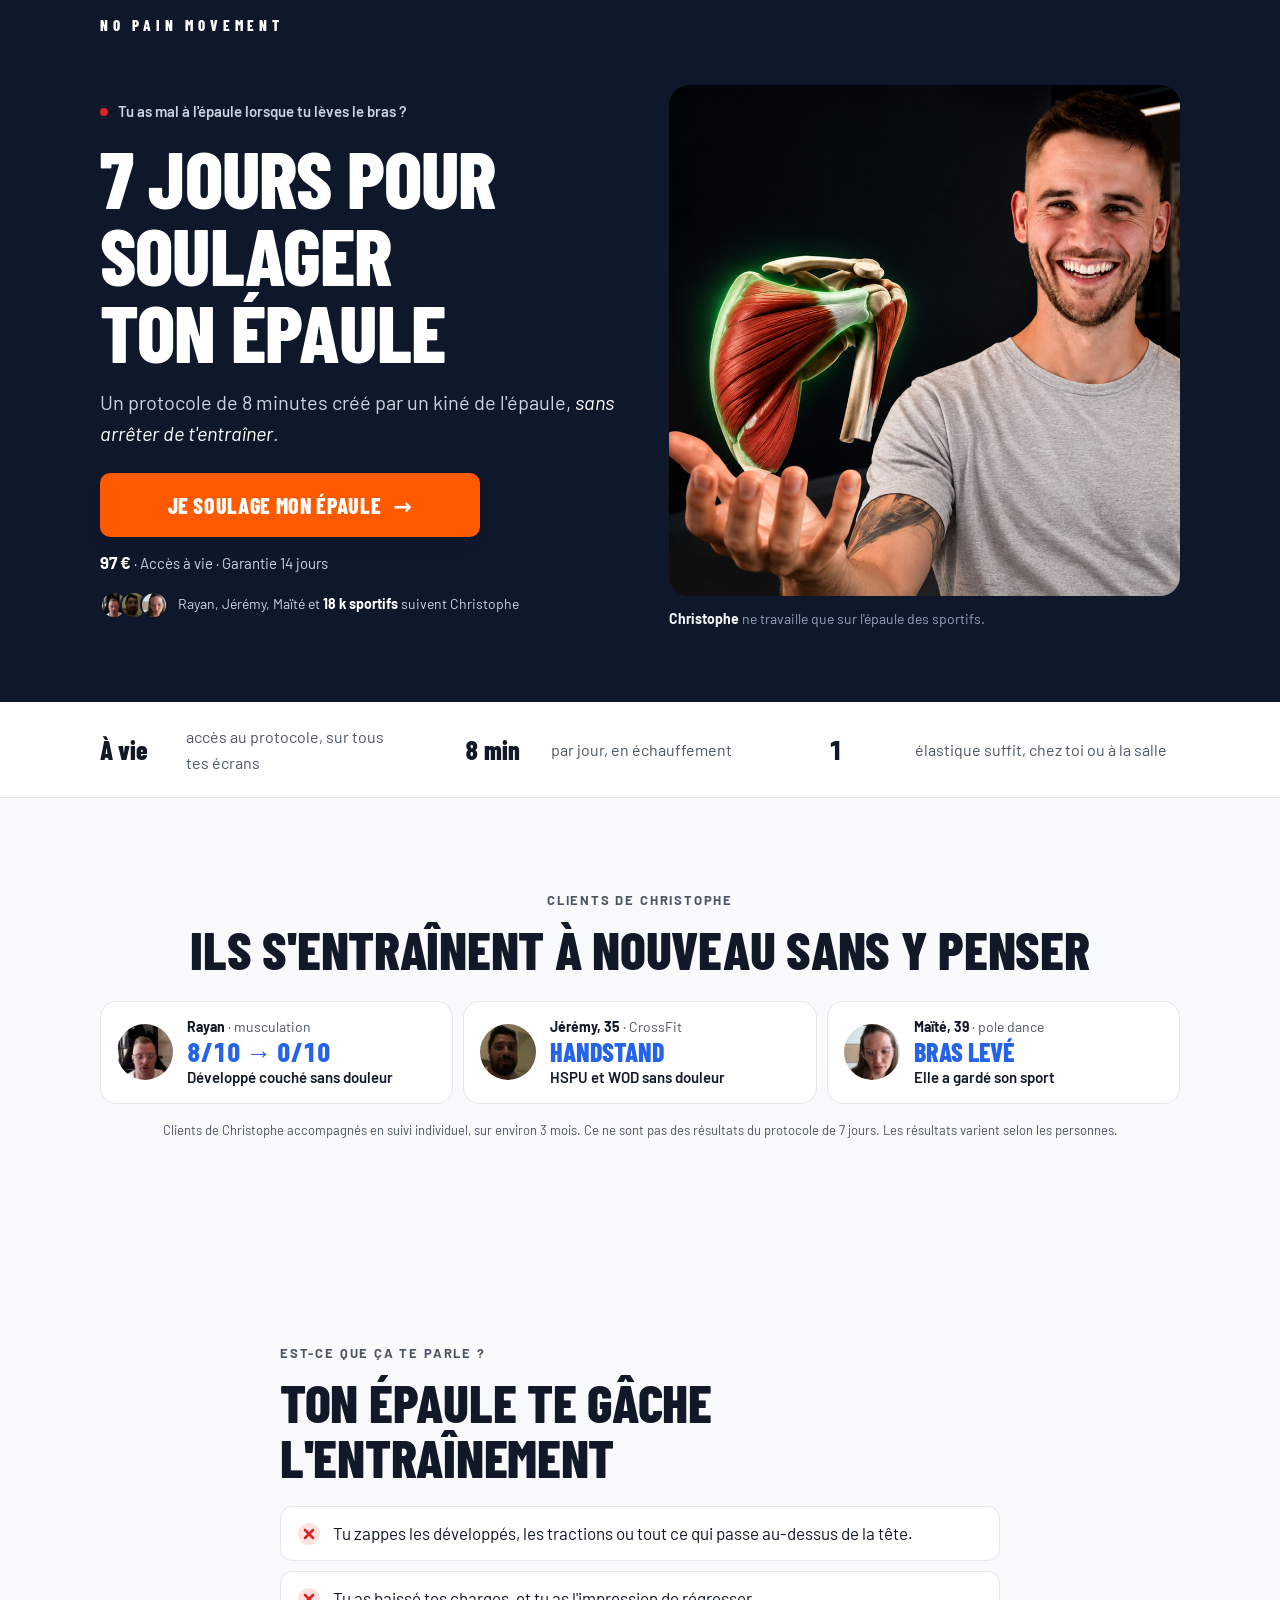
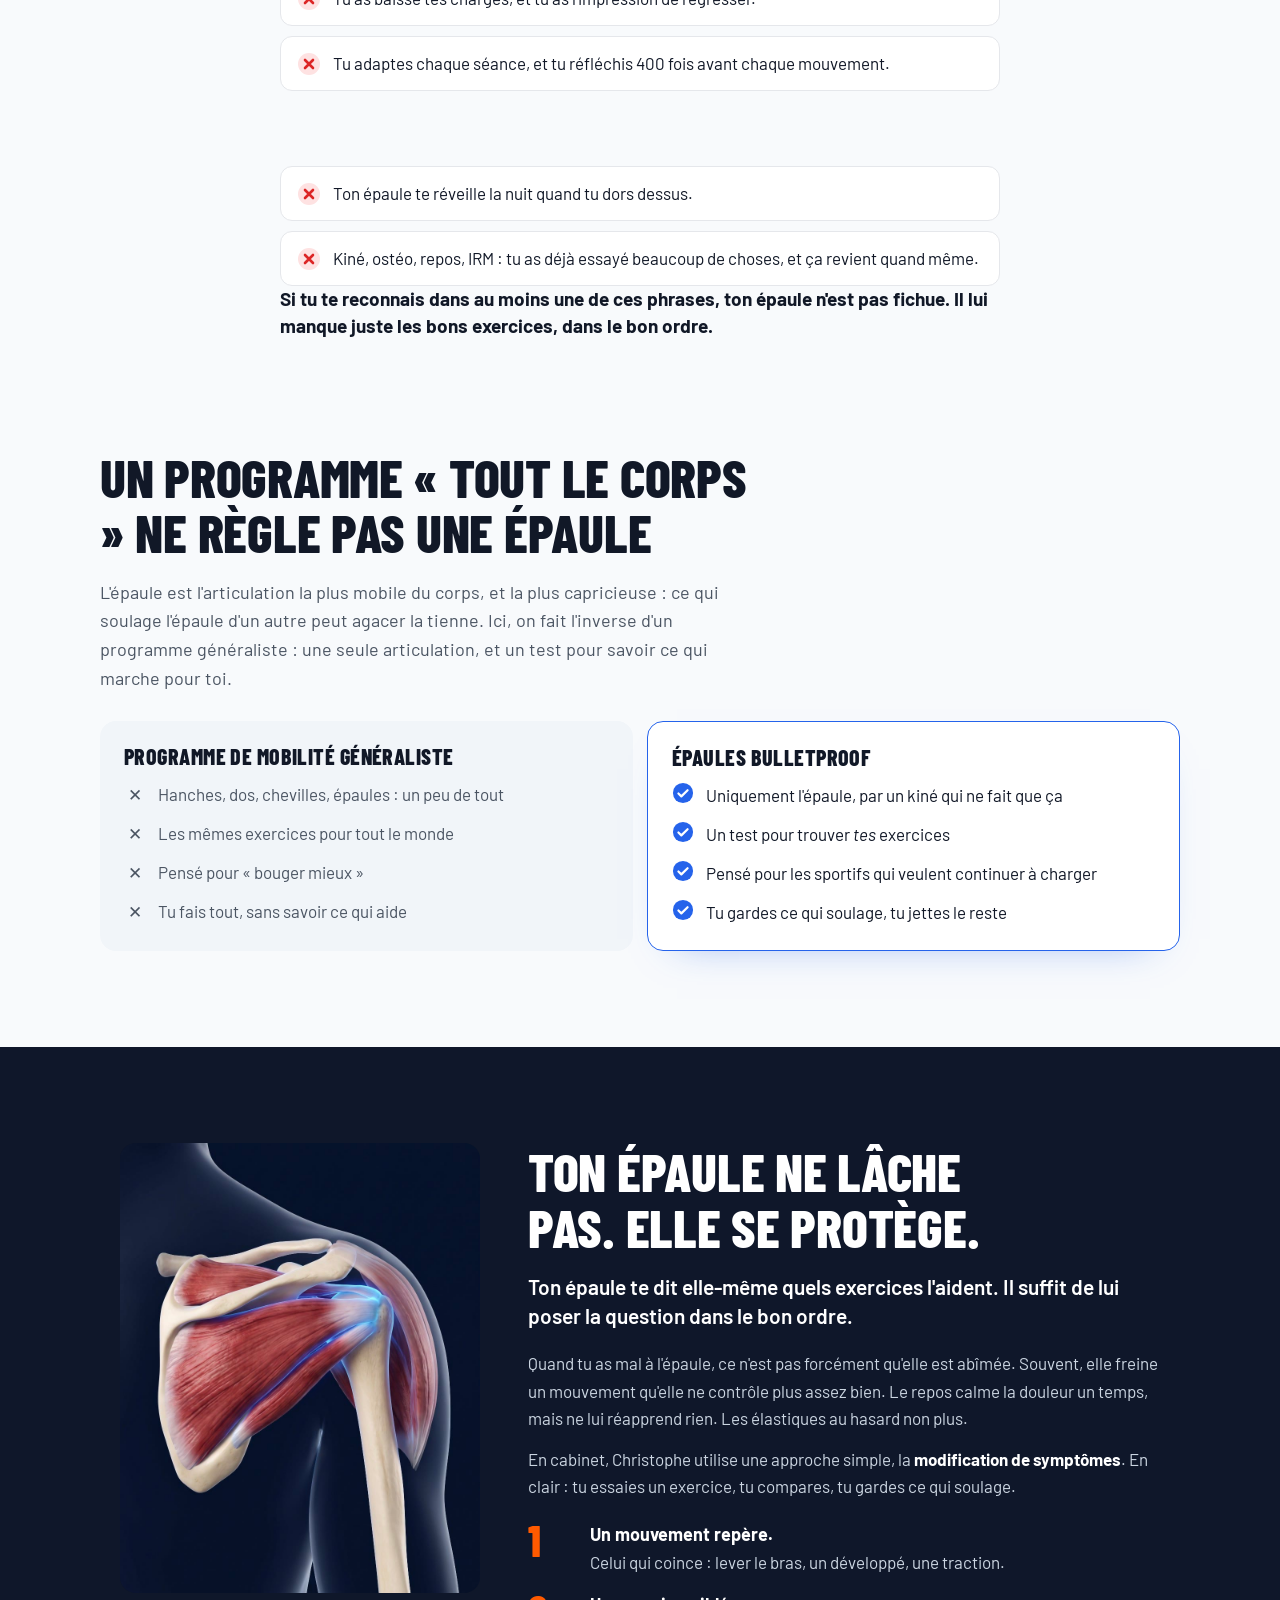
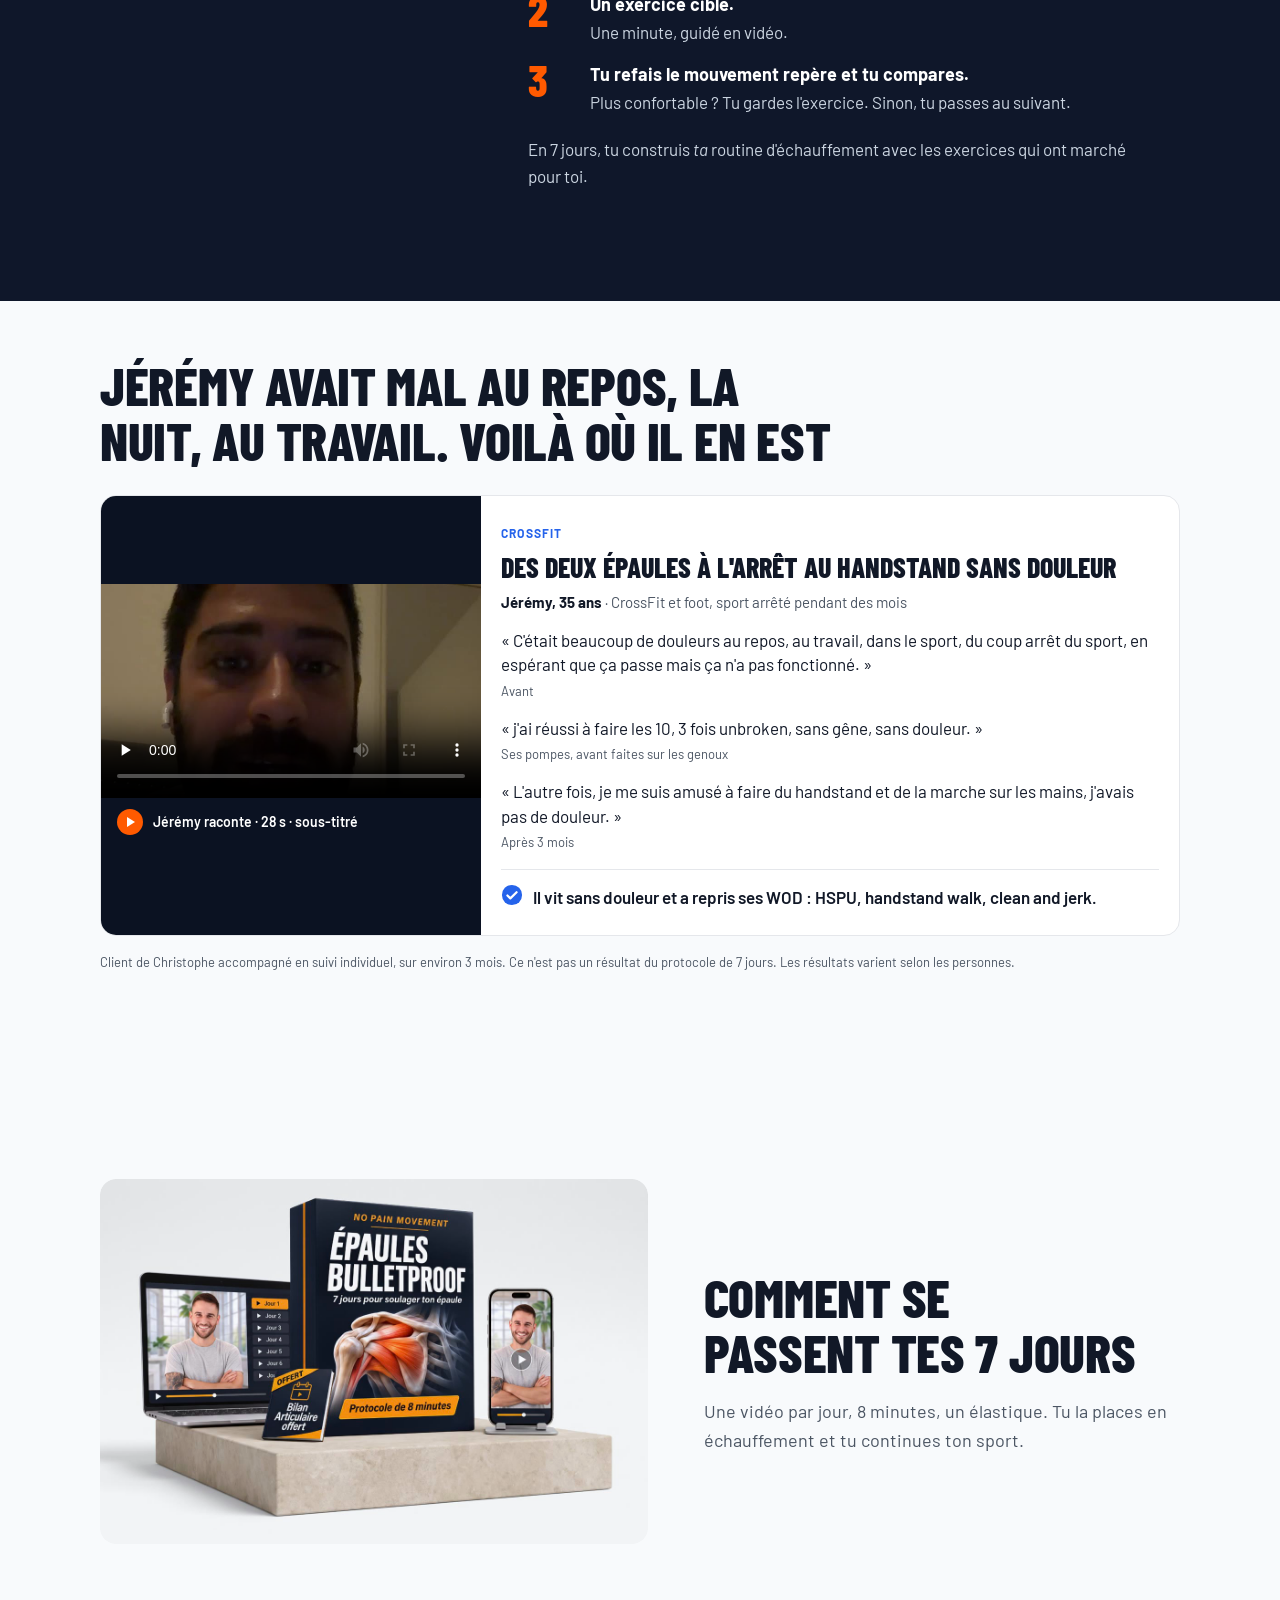
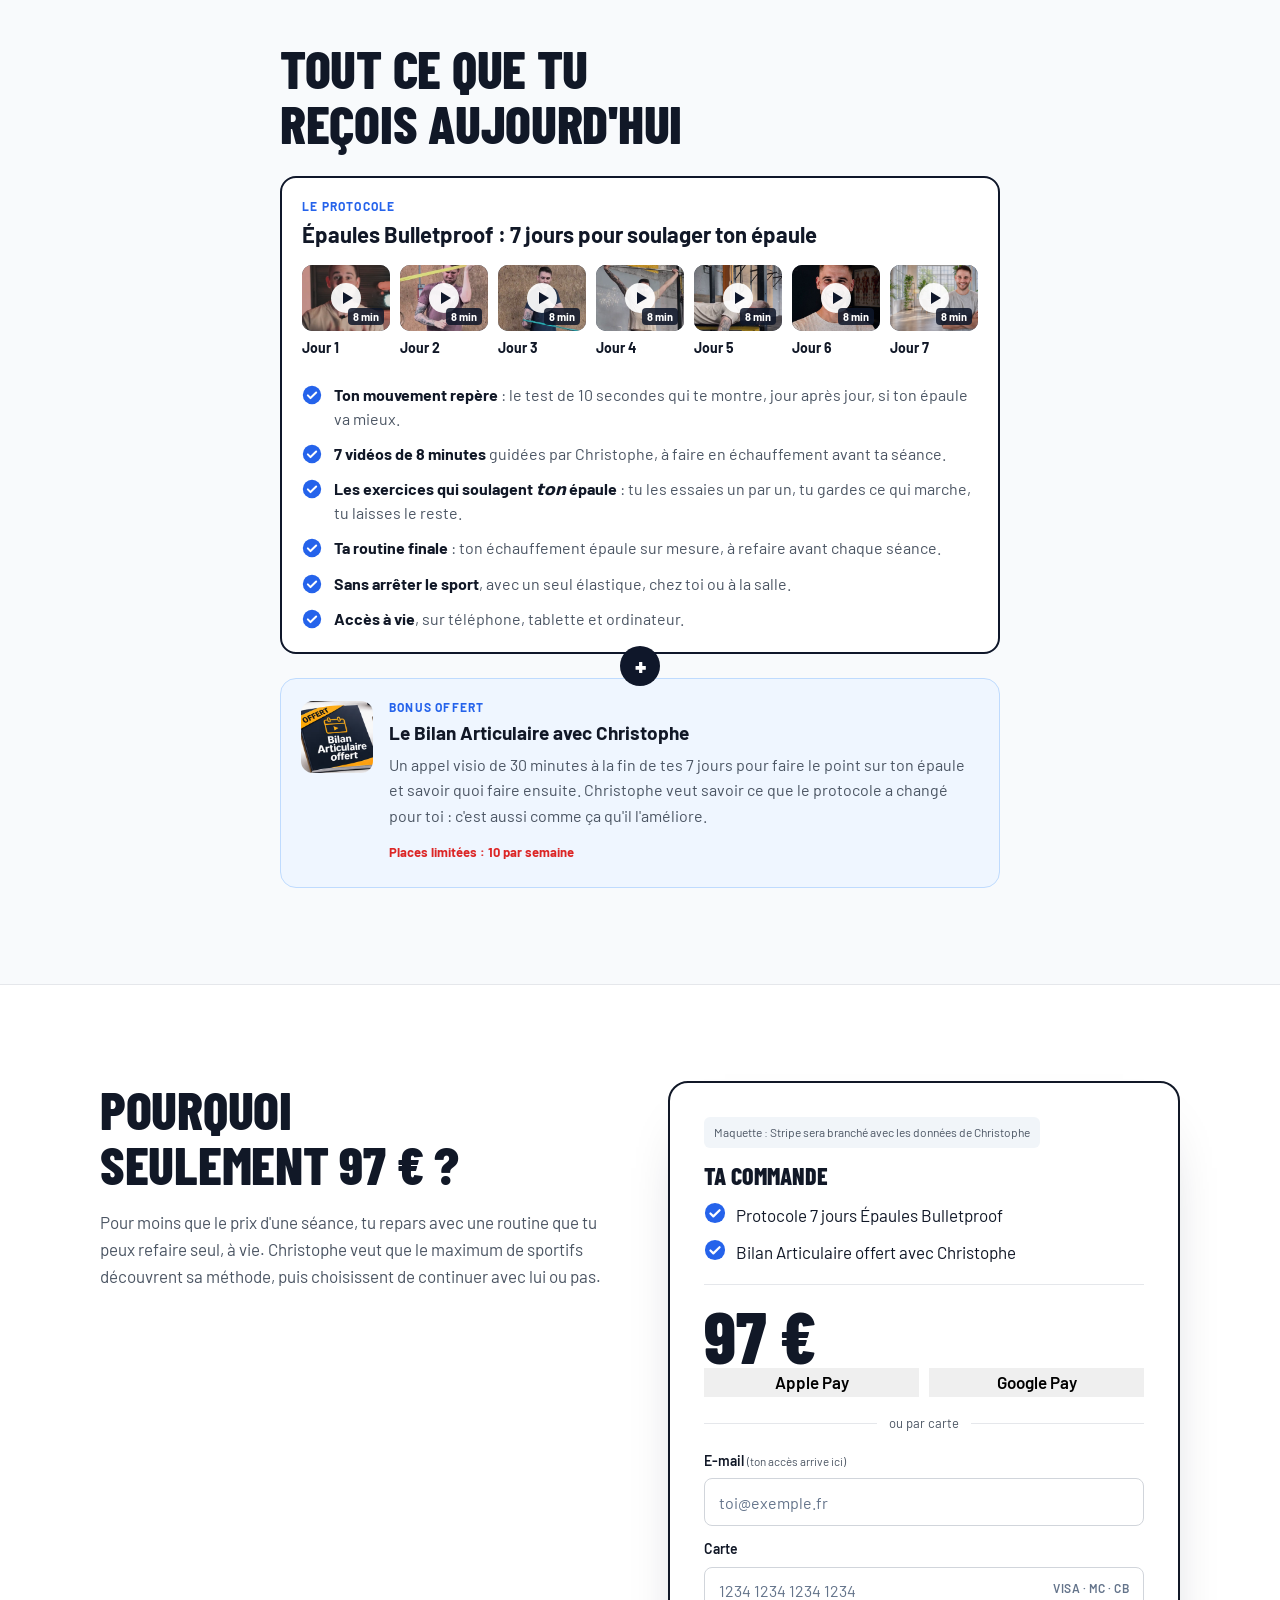
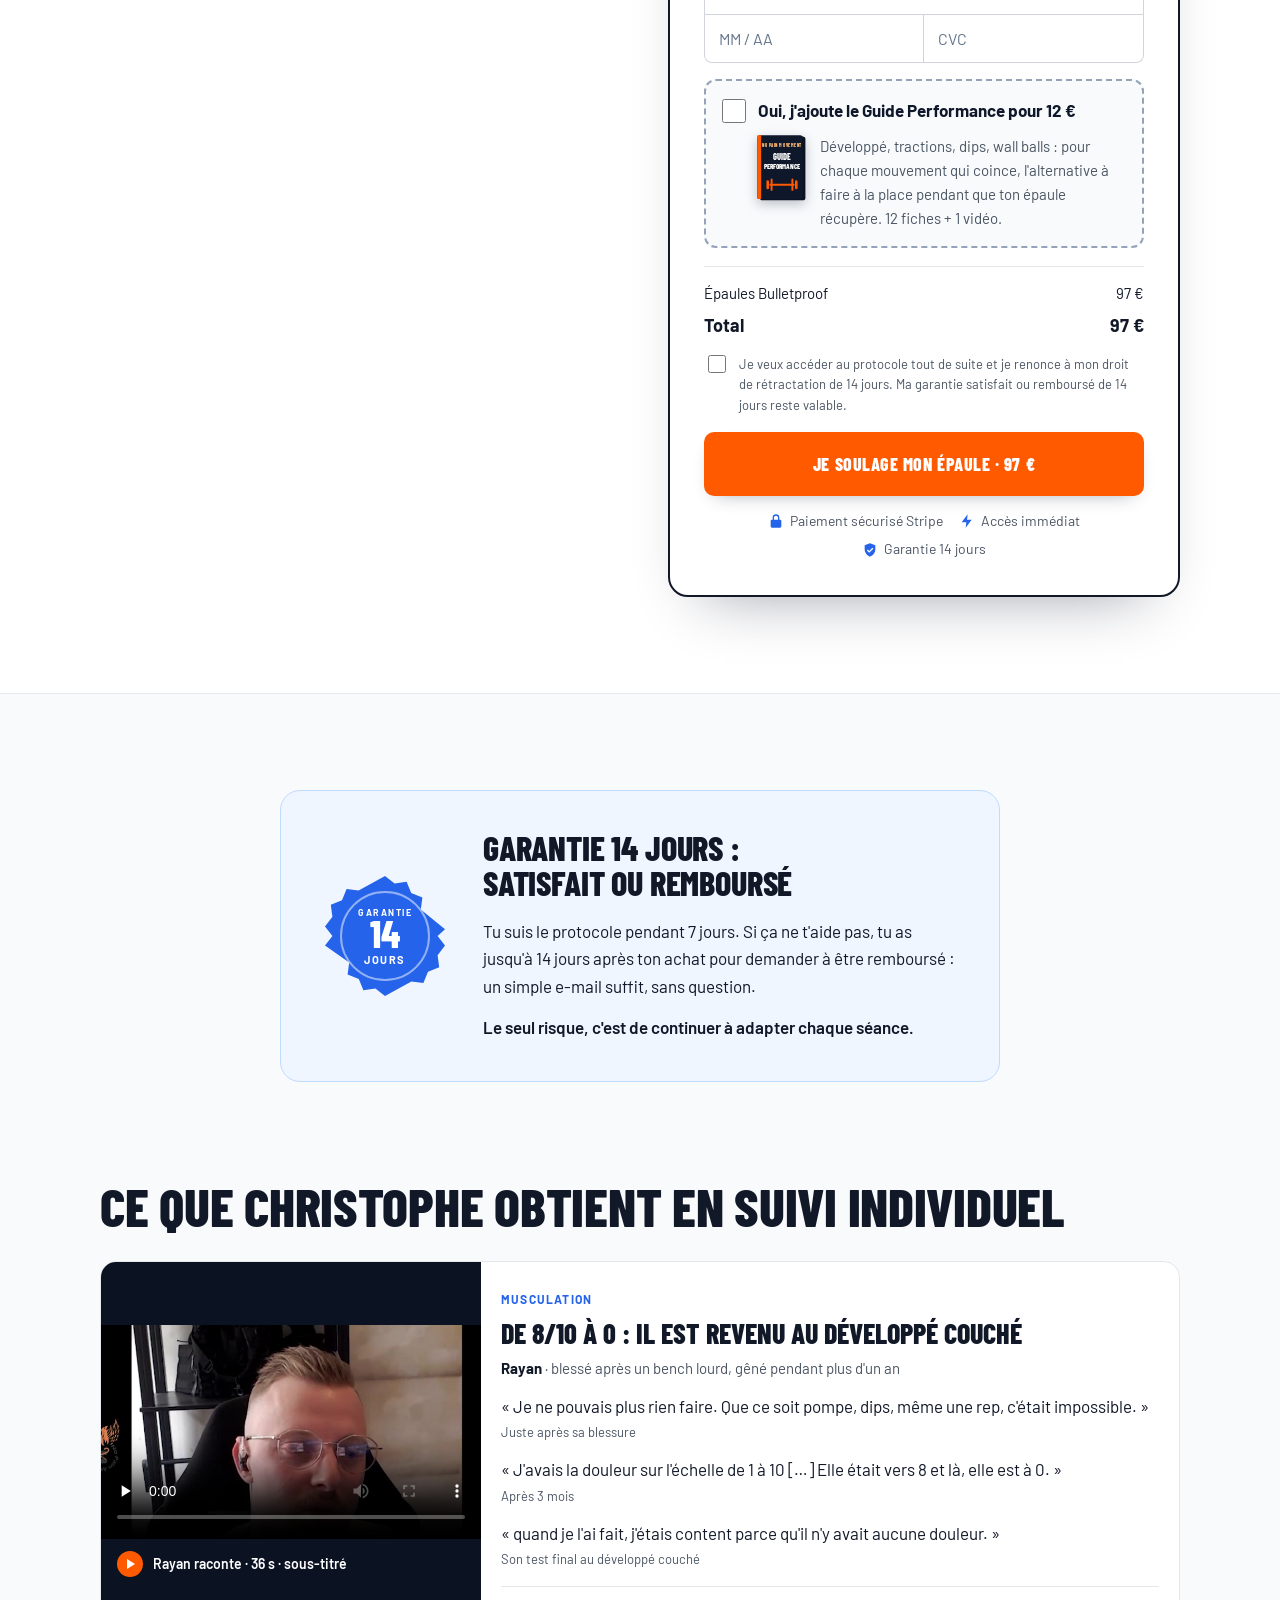
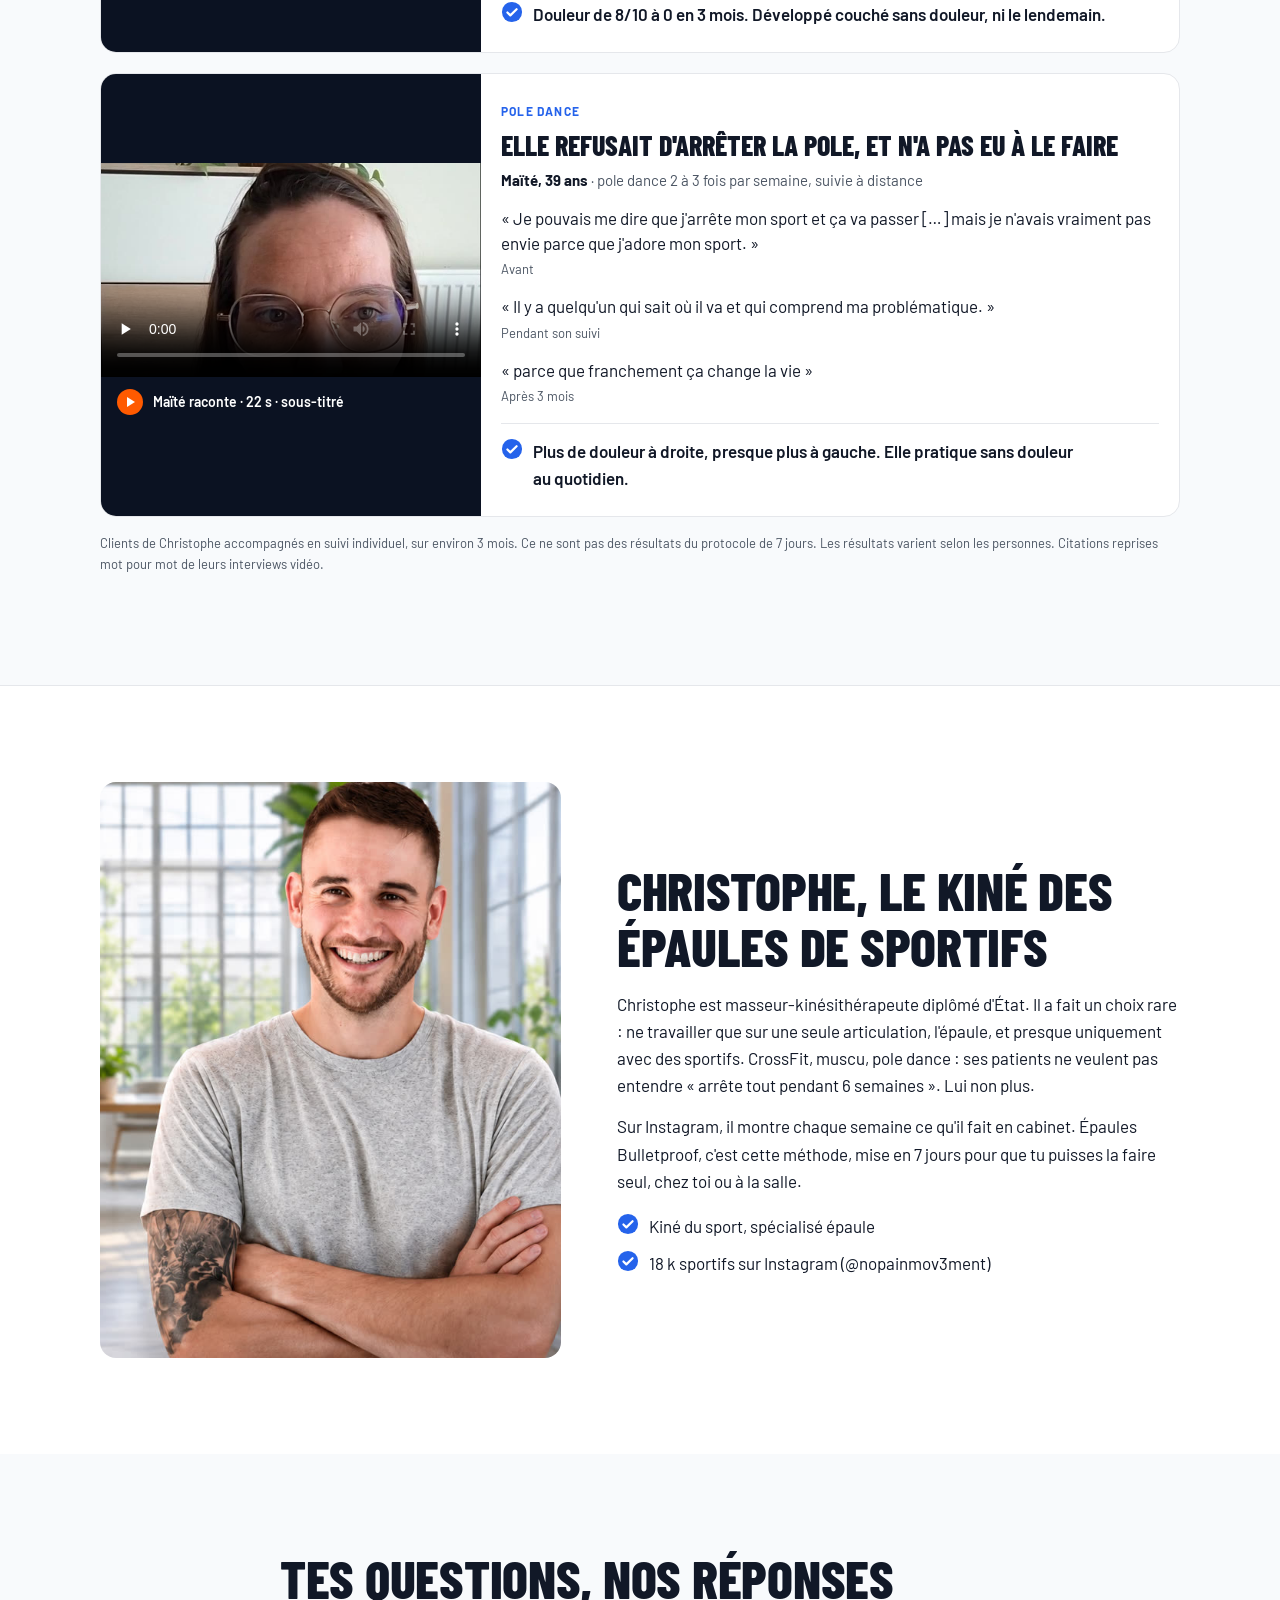
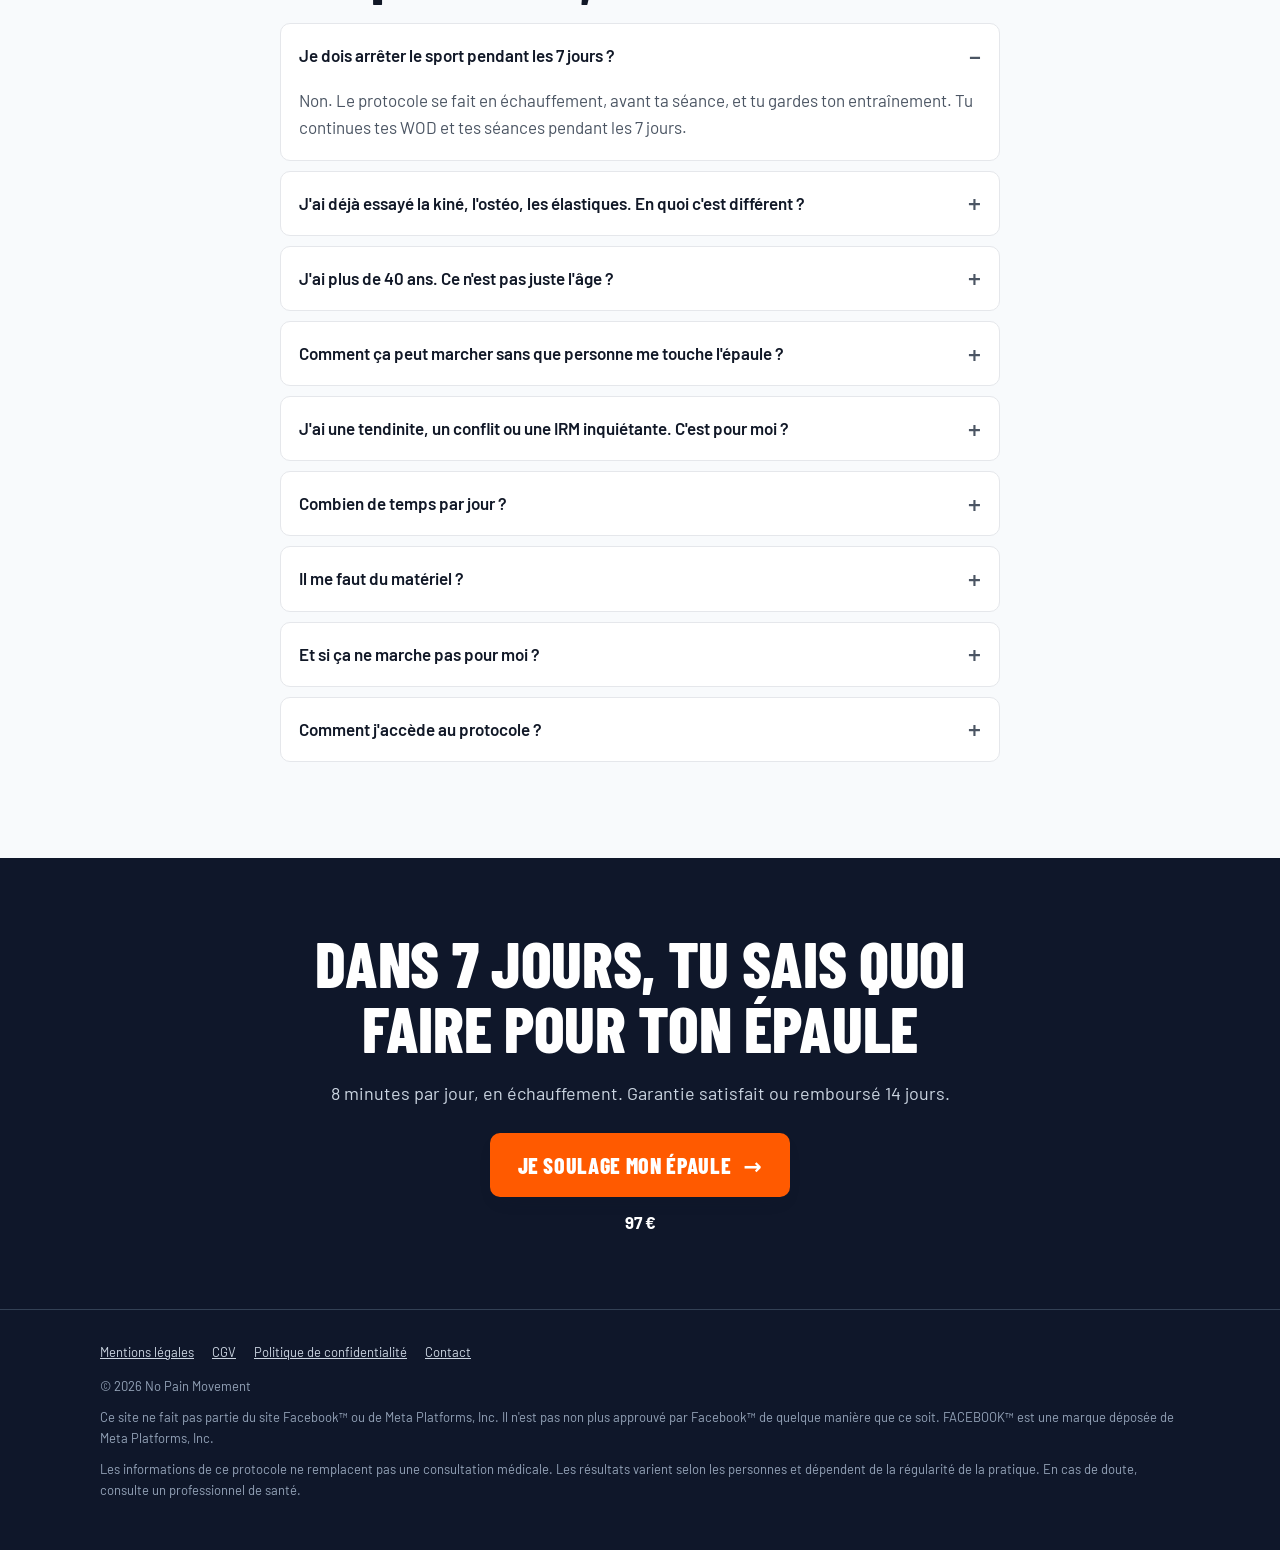
==== commit 0c57f3ca: "Commentaires Paper du 18/11 : offre simplifiée (protocole + Bilan), value stack, douleurs en croix, " ====
--- a/index.html
+++ b/index.html
@@ -38,7 +38,7 @@
       <div>
         <span class="eyebrow">Tu as mal à l'épaule lorsque tu lèves le bras ?</span>
         <h1>7 jours pour soulager ton épaule</h1>
-        <p class="subhead">Un protocole de 8 minutes créé par un kiné spécialiste de l'épaule pour soulager ta douleur <em>tout en continuant à t'entraîner</em>.</p>
+        <p class="subhead">Un protocole de 8 minutes créé par un kiné de l'épaule, <em>sans arrêter de t'entraîner</em>.</p>
         <figure class="hero-photo-m"><img src="img/hero-epaule-m.jpg" alt="Christophe sourit, une épaule anatomique en 3D au-dessus de sa main" width="800" height="450" fetchpriority="high"></figure>
         <div class="cta">
           <a class="btn" data-checkout href="#paiement">Je soulage mon épaule <span class="arr">→</span></a>
@@ -58,7 +58,7 @@
 <div class="cred">
   <div class="wrap">
     <ul>
-      <li><b>À vie</b>accès au programme, sur tous tes écrans</li>
+      <li><b>À vie</b>accès au protocole, sur tous tes écrans</li>
       <li><b><span data-count="8">8</span> min</b>par jour, en échauffement</li>
       <li><b><span data-count="1">1</span></b>élastique suffit, chez toi ou à la salle</li>
     </ul>
@@ -75,7 +75,7 @@
       <a class="qp" href="#histoire-jeremy" data-reveal><img src="img/av-jeremy.jpg" alt="" width="56" height="56" loading="lazy"><span class="who"><b>Jérémy, 35</b> · CrossFit</span><span class="res">Handstand</span><span class="what">HSPU et WOD sans douleur</span></a>
       <a class="qp" href="#histoire-maite" data-reveal><img src="img/av-maite.jpg" alt="" width="56" height="56" loading="lazy"><span class="who"><b>Maïté, 39</b> · pole dance</span><span class="res">Bras levé</span><span class="what">Elle a gardé son sport</span></a>
     </div>
-    <p class="proof-note">Clients de Christophe accompagnés en suivi individuel, sur environ 3 mois. Ce ne sont pas des résultats du programme de 7 jours. Les résultats varient selon les personnes.</p>
+    <p class="proof-note">Clients de Christophe accompagnés en suivi individuel, sur environ 3 mois. Ce ne sont pas des résultats du protocole de 7 jours. Les résultats varient selon les personnes.</p>
   </div>
 </section>
 
@@ -83,17 +83,16 @@
 <section>
   <div class="narrow">
     <span class="kicker">Est-ce que ça te parle ?</span>
-    <h2>Coche ce qui te ressemble</h2>
-    <ul class="pains checklist" data-checklist>
-      <li><label><input type="checkbox"><span class="box" aria-hidden="true"><svg viewBox="0 0 24 24"><path d="M5 12.5l4.5 4.5L19 7.5"/></svg></span><span class="txt">Tu zappes les développés, les tractions ou tout ce qui passe au-dessus de la tête.</span></label></li>
-      <li><label><input type="checkbox"><span class="box" aria-hidden="true"><svg viewBox="0 0 24 24"><path d="M5 12.5l4.5 4.5L19 7.5"/></svg></span><span class="txt">Tu as baissé tes charges, et tu as l'impression de régresser.</span></label></li>
-      <li><label><input type="checkbox"><span class="box" aria-hidden="true"><svg viewBox="0 0 24 24"><path d="M5 12.5l4.5 4.5L19 7.5"/></svg></span><span class="txt">Tu adaptes chaque séance, et tu réfléchis 400 fois avant chaque mouvement.</span></label></li>
-      <li><label><input type="checkbox"><span class="box" aria-hidden="true"><svg viewBox="0 0 24 24"><path d="M5 12.5l4.5 4.5L19 7.5"/></svg></span><span class="txt">Ça s'en va, ça revient. Tu ne sais jamais quand tu vas avoir mal.</span></label></li>
-      <li><label><input type="checkbox"><span class="box" aria-hidden="true"><svg viewBox="0 0 24 24"><path d="M5 12.5l4.5 4.5L19 7.5"/></svg></span><span class="txt">Ton épaule te réveille la nuit quand tu dors dessus.</span></label></li>
-      <li><label><input type="checkbox"><span class="box" aria-hidden="true"><svg viewBox="0 0 24 24"><path d="M5 12.5l4.5 4.5L19 7.5"/></svg></span><span class="txt">Kiné, ostéo, repos, IRM : tu as déjà essayé beaucoup de choses, et ça revient quand même.</span></label></li>
+    <h2>Ton épaule te gâche l'entraînement</h2>
+    <ul class="xlist">
+      <li data-reveal><svg class="x" viewBox="0 0 24 24" aria-hidden="true"><circle cx="12" cy="12" r="11"/><path d="M8 8l8 8M16 8l-8 8"/></svg><span>Tu zappes les développés, les tractions ou tout ce qui passe au-dessus de la tête.</span></li>
+      <li data-reveal><svg class="x" viewBox="0 0 24 24" aria-hidden="true"><circle cx="12" cy="12" r="11"/><path d="M8 8l8 8M16 8l-8 8"/></svg><span>Tu as baissé tes charges, et tu as l'impression de régresser.</span></li>
+      <li data-reveal><svg class="x" viewBox="0 0 24 24" aria-hidden="true"><circle cx="12" cy="12" r="11"/><path d="M8 8l8 8M16 8l-8 8"/></svg><span>Tu adaptes chaque séance, et tu réfléchis 400 fois avant chaque mouvement.</span></li>
+      <li data-reveal><svg class="x" viewBox="0 0 24 24" aria-hidden="true"><circle cx="12" cy="12" r="11"/><path d="M8 8l8 8M16 8l-8 8"/></svg><span>Ça s'en va, ça revient. Tu ne sais jamais quand tu vas avoir mal.</span></li>
+      <li data-reveal><svg class="x" viewBox="0 0 24 24" aria-hidden="true"><circle cx="12" cy="12" r="11"/><path d="M8 8l8 8M16 8l-8 8"/></svg><span>Ton épaule te réveille la nuit quand tu dors dessus.</span></li>
+      <li data-reveal><svg class="x" viewBox="0 0 24 24" aria-hidden="true"><circle cx="12" cy="12" r="11"/><path d="M8 8l8 8M16 8l-8 8"/></svg><span>Kiné, ostéo, repos, IRM : tu as déjà essayé beaucoup de choses, et ça revient quand même.</span></li>
     </ul>
-    <p class="check-count" data-check-count aria-live="polite">Coche les cases qui te ressemblent.</p>
-    <p class="bridge">Si tu as coché au moins une case, ton épaule n'est pas fichue. Il lui manque juste les bons exercices, dans le bon ordre.</p>
+    <p class="bridge">Si tu te reconnais dans au moins une de ces phrases, ton épaule n'est pas fichue. Il lui manque juste les bons exercices, dans le bon ordre.</p>
   </div>
 </section>
 
@@ -128,7 +127,7 @@
 <!-- 6. Mécanisme -->
 <section class="mech-navy">
   <div class="narrow mech-solo">
-    <figure class="mech-face"><img src="img/christophe-explique.jpg" alt="Christophe explique sa méthode face caméra" width="900" height="1126" loading="lazy"></figure>
+    <figure class="mech-face mech-anat"><img src="img/anatomie-epaule.jpg" alt="Anatomie de l'épaule : omoplate, clavicule, tête de l'humérus et muscles de la coiffe des rotateurs" width="900" height="1200" loading="lazy"></figure>
     <div>
       <h2>Ton épaule ne lâche pas. Elle se protège.</h2>
       <p class="oneliner">Ton épaule te dit elle-même quels exercices l'aident. Il suffit de lui poser la question dans le bon ordre.</p>
@@ -165,14 +164,14 @@
         </div>
       </article>
     </div>
-    <p class="proof-note">Client de Christophe accompagné en suivi individuel, sur environ 3 mois. Ce n'est pas un résultat du programme de 7 jours. Les résultats varient selon les personnes.</p>
+    <p class="proof-note">Client de Christophe accompagné en suivi individuel, sur environ 3 mois. Ce n'est pas un résultat du protocole de 7 jours. Les résultats varient selon les personnes.</p>
   </div>
 </section>
 
 <!-- 7. Comment ça marche + mockup -->
 <section>
   <div class="wrap how-grid">
-    <div class="mockup"><picture><source media="(max-width: 699px)" srcset="img/mockup-socle-m.jpg" width="900" height="1124"><img src="img/mockup-socle.jpg" alt="Le programme Épaules Bulletproof : la boîte, les vidéos sur téléphone et le Bilan Articulaire offert" width="1200" height="800" loading="lazy"></picture></div>
+    <div class="mockup"><img src="img/mockup-complet.jpg" alt="Le protocole Épaules Bulletproof : la boîte, les vidéos sur ordinateur et téléphone, et le Bilan Articulaire offert" width="1200" height="800" loading="lazy"></div>
     <div>
       <h2>Comment se passent tes 7 jours</h2>
       <p class="how-line">Une vidéo par jour, 8 minutes, un élastique. Tu la places en échauffement et tu continues ton sport.</p>
@@ -184,12 +183,38 @@
 <section id="offre" style="padding-top:0">
   <div class="narrow">
     <h2>Tout ce que tu reçois aujourd'hui</h2>
-    <div class="stack">
-      <div class="row"><img class="thumb" src="img/bonus-programme.jpg" alt="Coffret Épaules Bulletproof" width="56" height="56" loading="lazy"><div><span class="lab">Programme</span><h3>Le challenge 7 jours Épaules Bulletproof</h3><p>7 vidéos guidées, le test pour trouver tes exercices, et ta routine finale. Accès à vie.</p></div></div>
-      <div class="row"><img class="thumb" src="img/bonus-echauffement.jpg" alt="" width="56" height="56" loading="lazy"><div><span class="lab">Bonus 1</span><h3>L'échauffement épaule express</h3><p>La version 5 minutes pour les jours où tu es pressé.</p></div></div>
-      <div class="row"><img class="thumb" src="img/bonus-irm.jpg" alt="" width="56" height="56" loading="lazy"><div><span class="lab">Bonus 2</span><h3>« Ton IRM ne dit pas tout »</h3><p>Ce que veulent vraiment dire les mots de ton compte rendu, sans paniquer.</p></div></div>
-      <div class="row"><img class="thumb" src="img/bonus-nuit.jpg" alt="" width="56" height="56" loading="lazy"><div><span class="lab">Bonus 3</span><h3>Le Protocole Nuit</h3><p>Les positions et mouvements doux pour les épaules qui te réveillent quand tu dors dessus.</p><span class="lim">Offert jusqu'au 30/11</span></div></div>
-      <div class="row"><img class="thumb" src="img/bonus-bilan.jpg" alt="" width="56" height="56" loading="lazy"><div><span class="lab">Bonus 4</span><h3>Le Bilan Articulaire offert avec Christophe</h3><p>Un appel visio de 30 minutes à la fin de tes 7 jours pour faire le point sur ton épaule et savoir quoi faire ensuite. Christophe veut savoir ce que le programme a changé pour toi : c'est aussi comme ça qu'il l'améliore.</p><span class="lim">Places limitées : <span data-slots></span> par semaine</span></div></div>
+    <div class="vstack">
+      <div class="core" data-reveal>
+        <span class="lab">Le protocole</span>
+        <h3>Épaules Bulletproof : 7 jours pour soulager ton épaule</h3>
+        <ol class="days" aria-label="Les 7 vidéos du protocole">
+          <li><span class="vt"><img src="img/christophe-explique.jpg" alt="" width="120" height="90" loading="lazy"><span class="pl" aria-hidden="true"></span><span class="du">8 min</span></span><b>Jour 1</b></li>
+          <li><span class="vt"><img src="img/christophe-elastique-rose.jpg" alt="" width="120" height="90" loading="lazy"><span class="pl" aria-hidden="true"></span><span class="du">8 min</span></span><b>Jour 2</b></li>
+          <li><span class="vt"><img src="img/christophe-rotation.jpg" alt="" width="120" height="90" loading="lazy"><span class="pl" aria-hidden="true"></span><span class="du">8 min</span></span><b>Jour 3</b></li>
+          <li><span class="vt"><img src="img/christophe-bras-leves.jpg" alt="" width="120" height="90" loading="lazy"><span class="pl" aria-hidden="true"></span><span class="du">8 min</span></span><b>Jour 4</b></li>
+          <li><span class="vt"><img src="img/christophe-banc.jpg" alt="" width="120" height="90" loading="lazy"><span class="pl" aria-hidden="true"></span><span class="du">8 min</span></span><b>Jour 5</b></li>
+          <li><span class="vt"><img src="img/christophe-sourire.jpg" alt="" width="120" height="90" loading="lazy"><span class="pl" aria-hidden="true"></span><span class="du">8 min</span></span><b>Jour 6</b></li>
+          <li><span class="vt"><img src="img/christophe-bras-croises.jpg" alt="" width="120" height="90" loading="lazy"><span class="pl" aria-hidden="true"></span><span class="du">8 min</span></span><b>Jour 7</b></li>
+        </ol>
+        <ul class="gets">
+          <li><svg class="ico ico-trust"><use href="#ok"/></svg><span><b>Ton mouvement repère</b> : le test de 10 secondes qui te montre, jour après jour, si ton épaule va mieux.</span></li>
+          <li><svg class="ico ico-trust"><use href="#ok"/></svg><span><b>7 vidéos de 8 minutes</b> guidées par Christophe, à faire en échauffement avant ta séance.</span></li>
+          <li><svg class="ico ico-trust"><use href="#ok"/></svg><span><b>Les exercices qui soulagent <em>ton</em> épaule</b> : tu les essaies un par un, tu gardes ce qui marche, tu laisses le reste.</span></li>
+          <li><svg class="ico ico-trust"><use href="#ok"/></svg><span><b>Ta routine finale</b> : ton échauffement épaule sur mesure, à refaire avant chaque séance.</span></li>
+          <li><svg class="ico ico-trust"><use href="#ok"/></svg><span><b>Sans arrêter le sport</b>, avec un seul élastique, chez toi ou à la salle.</span></li>
+          <li><svg class="ico ico-trust"><use href="#ok"/></svg><span><b>Accès à vie</b>, sur téléphone, tablette et ordinateur.</span></li>
+        </ul>
+      </div>
+      <div class="plus" aria-hidden="true">+</div>
+      <div class="bonus-card" data-reveal>
+        <img src="img/bonus-bilan.jpg" alt="" width="112" height="112" loading="lazy">
+        <div>
+          <span class="lab">Bonus offert</span>
+          <h3>Le Bilan Articulaire avec Christophe</h3>
+          <p>Un appel visio de 30 minutes à la fin de tes 7 jours pour faire le point sur ton épaule et savoir quoi faire ensuite. Christophe veut savoir ce que le protocole a changé pour toi : c'est aussi comme ça qu'il l'améliore.</p>
+          <span class="lim">Places limitées : <span data-slots></span> par semaine</span>
+        </div>
+      </div>
     </div>
   </div>
 </section>
@@ -200,15 +225,14 @@
     <div class="why">
       <h2>Pourquoi seulement <span data-price></span>&nbsp;€&nbsp;?</h2>
       <p>Pour moins que le prix d'une séance, tu repars avec une routine que tu peux refaire seul, à vie. Christophe veut que le maximum de sportifs découvrent sa méthode, puis choisissent de continuer avec lui ou pas.</p>
-      <p data-launch-only>Le prix de lancement s'arrête le 30 novembre à 23 h 59. Ensuite, le programme passe à <span data-price-after></span> €.</p>
-      <p class="countdown" data-launch-only>Fin du prix de lancement dans <span class="timer" data-countdown>…</span></p>
+      <p data-launch-only>Le prix de lancement s'arrête le 30 novembre à 23 h 59. Ensuite, le protocole passe à <span data-price-after></span> €.</p>
+      <div class="cd-big" data-launch-only role="timer" aria-label="Temps restant avant la fin du prix de lancement"><span class="cd-l">Fin du prix de lancement dans</span><div class="cd-u"><span><b data-cd="d">00</b>jours</span><span><b data-cd="h">00</b>heures</span><span><b data-cd="m">00</b>min</span><span><b data-cd="s">00</b>sec</span></div></div>
     </div>
     <form class="offer pay" id="paiement" onsubmit="return false" data-reveal>
       <div class="mock-tag">Maquette : Stripe sera branché avec les données de Christophe</div>
       <h3>Ta commande</h3>
       <ul>
-        <li><svg class="ico ico-trust"><use href="#ok"/></svg>Challenge 7 jours Épaules Bulletproof</li>
-        <li><svg class="ico ico-trust"><use href="#ok"/></svg>3 bonus, dont le Protocole Nuit (jusqu'au 30/11)</li>
+        <li><svg class="ico ico-trust"><use href="#ok"/></svg>Protocole 7 jours Épaules Bulletproof</li>
         <li><svg class="ico ico-trust"><use href="#ok"/></svg>Bilan Articulaire offert avec Christophe</li>
       </ul>
       <div class="price"><s class="was big-was"><span data-price-after></span> €</s><span class="big"><span data-price></span> €</span><span class="badge">-<span data-pct></span> %</span></div>
@@ -221,17 +245,16 @@
         <div class="card-row"><div class="input ph">MM / AA</div><div class="input ph">CVC</div></div>
       </label>
       <div class="bump">
-        <!-- Angle proposé par l'audit, à valider par Douglas : adapter sa séance quand ça coince -->
-        <label for="bump"><input type="checkbox" id="bump"><span class="t">Oui, j'ajoute le Guide Feu Vert pour <span data-bump-price></span>&nbsp;€</span></label>
-        <p>Développé, tractions, dips, wall balls : pour chaque mouvement qui coince, l'alternative à faire à la place pendant que ton épaule récupère. 12 fiches + 1 vidéo.</p>
+        <label for="bump"><input type="checkbox" id="bump"><span class="t">Oui, j'ajoute le Guide Performance pour <span data-bump-price></span>&nbsp;€</span></label>
+        <div class="bump-body"><svg class="bump-mock" viewBox="0 0 80 104" aria-hidden="true"><rect x="6" y="4" width="70" height="98" rx="4" fill="#0B1222"/><rect x="2" y="2" width="70" height="98" rx="4" fill="#0F172A"/><rect x="2" y="2" width="6" height="98" fill="#FF5A00"/><text x="40" y="20" text-anchor="middle" fill="#FDBA74" font-family="Barlow Condensed, sans-serif" font-weight="800" font-size="7" letter-spacing=".8">NO PAIN MOVEMENT</text><text x="40" y="40" text-anchor="middle" fill="#fff" font-family="Barlow Condensed, sans-serif" font-weight="800" font-size="13">GUIDE</text><text x="40" y="54" text-anchor="middle" fill="#fff" font-family="Barlow Condensed, sans-serif" font-weight="800" font-size="11">PERFORMANCE</text><g stroke="#FF5A00" stroke-width="3" stroke-linecap="round"><path d="M22 78h36"/><path d="M24 70v16M56 70v16"/></g><g stroke="#FF5A00" stroke-width="4" stroke-linecap="round"><path d="M18 73v10M62 73v10"/></g></svg><p>Développé, tractions, dips, wall balls : pour chaque mouvement qui coince, l'alternative à faire à la place pendant que ton épaule récupère. 12 fiches + 1 vidéo.</p></div>
       </div>
       <div class="totals">
         <div><span>Épaules Bulletproof</span><span><span data-price></span> €</span></div>
-        <div data-bump-line hidden><span>Guide Feu Vert</span><span><span data-bump-price></span> €</span></div>
+        <div data-bump-line hidden><span>Guide Performance</span><span><span data-bump-price></span> €</span></div>
         <div class="tot"><span>Total</span><span><span data-total></span> €</span></div>
       </div>
-      <label class="legal" id="consent-wrap"><input type="checkbox" id="consent" aria-describedby="consent-err">Je veux accéder au programme tout de suite et je renonce à mon droit de rétractation de 14 jours. Ma garantie satisfait ou remboursé de 14 jours reste valable.</label>
-      <p class="err" id="consent-err" role="alert" hidden>Coche la case juste au-dessus pour accéder au programme tout de suite.</p>
+      <label class="legal" id="consent-wrap"><input type="checkbox" id="consent" aria-describedby="consent-err">Je veux accéder au protocole tout de suite et je renonce à mon droit de rétractation de 14 jours. Ma garantie satisfait ou remboursé de 14 jours reste valable.</label>
+      <p class="err" id="consent-err" role="alert" hidden>Coche la case juste au-dessus pour accéder au protocole tout de suite.</p>
       <button class="btn block" id="pay"><span>Je soulage mon épaule · <span data-total></span>&nbsp;€</span></button>
       <div class="fine"><span><svg><use href="#lock"/></svg>Paiement sécurisé Stripe</span><span><svg><use href="#bolt"/></svg>Accès immédiat</span><span><svg><use href="#shield"/></svg>Garantie 14 jours</span></div>
     </form>
@@ -251,7 +274,7 @@
       </svg>
       <div>
         <h2 style="font-size:34px">Garantie 14 jours : satisfait ou remboursé</h2>
-        <p>Tu suis le protocole pendant 7 jours. Si ça ne t'aide pas, tu as jusqu'à 14 jours après ton achat pour demander à être remboursé : un simple e-mail suffit, sans question. Tu gardes même les bonus.</p>
+        <p>Tu suis le protocole pendant 7 jours. Si ça ne t'aide pas, tu as jusqu'à 14 jours après ton achat pour demander à être remboursé : un simple e-mail suffit, sans question.</p>
         <p style="margin:0;font-weight:600">Le seul risque, c'est de continuer à adapter chaque séance.</p>
       </div>
     </div>
@@ -294,7 +317,7 @@
         </div>
       </article>
     </div>
-    <p class="proof-note">Clients de Christophe accompagnés en suivi individuel, sur environ 3 mois. Ce ne sont pas des résultats du programme de 7 jours. Les résultats varient selon les personnes. Citations reprises mot pour mot de leurs interviews vidéo.</p>
+    <p class="proof-note">Clients de Christophe accompagnés en suivi individuel, sur environ 3 mois. Ce ne sont pas des résultats du protocole de 7 jours. Les résultats varient selon les personnes. Citations reprises mot pour mot de leurs interviews vidéo.</p>
   </div>
 </section>
 
@@ -318,15 +341,15 @@
 <section>
   <div class="narrow faq">
     <h2>Tes questions, nos réponses</h2>
-    <details open><summary>Je dois arrêter le sport pendant les 7 jours ?</summary><p>Non. Le programme se fait en échauffement, avant ta séance, et tu gardes ton entraînement. Tu continues tes WOD et tes séances pendant les 7 jours.</p></details>
+    <details open><summary>Je dois arrêter le sport pendant les 7 jours ?</summary><p>Non. Le protocole se fait en échauffement, avant ta séance, et tu gardes ton entraînement. Tu continues tes WOD et tes séances pendant les 7 jours.</p></details>
     <details><summary>J'ai déjà essayé la kiné, l'ostéo, les élastiques. En quoi c'est différent ?</summary><p>Tu ne suis pas une liste d'exercices au hasard. Tu découvres ce que chaque exercice change, et tu gardes ceux qui soulagent <em>ton</em> épaule. Et tout est pensé uniquement pour l'épaule du sportif.</p></details>
     <details><summary>J'ai plus de 40 ans. Ce n'est pas juste l'âge ?</summary><p>L'âge change la récupération, pas le principe. Le test part de ce que ton épaule ressent aujourd'hui, à 25 ans comme à 55.</p></details>
     <details><summary>Comment ça peut marcher sans que personne me touche l'épaule ?</summary><p>Le test, c'est toi qui le fais : tu sens directement si un exercice change le mouvement qui coince. Et à la fin, le Bilan Articulaire te permet d'en parler avec Christophe.</p></details>
-    <details><summary>J'ai une tendinite, un conflit ou une IRM inquiétante. C'est pour moi ?</summary><p>Le programme s'adresse aux douleurs d'épaule liées à l'entraînement. Il ne remplace pas un avis médical. Après un traumatisme récent, une perte de force brutale ou une douleur qui ne baisse pas au repos, consulte d'abord un médecin.</p></details>
+    <details><summary>J'ai une tendinite, un conflit ou une IRM inquiétante. C'est pour moi ?</summary><p>Le protocole s'adresse aux douleurs d'épaule liées à l'entraînement. Il ne remplace pas un avis médical. Après un traumatisme récent, une perte de force brutale ou une douleur qui ne baisse pas au repos, consulte d'abord un médecin.</p></details>
     <details><summary>Combien de temps par jour ?</summary><p>8 minutes, à placer en échauffement.</p></details>
     <details><summary>Il me faut du matériel ?</summary><p>Un élastique de résistance suffit. Chez toi ou à la salle.</p></details>
-    <details><summary>Et si ça ne marche pas pour moi ?</summary><p>Tu as 14 jours après ton achat pour être remboursé, sur simple e-mail : de quoi faire les 7 jours et décider tranquillement. Tu gardes les bonus.</p></details>
-    <details><summary>Comment j'accède au programme ?</summary><p>Juste après le paiement, tu reçois ton accès par e-mail. Téléphone, tablette ou ordinateur, à vie.</p></details>
+    <details><summary>Et si ça ne marche pas pour moi ?</summary><p>Tu as 14 jours après ton achat pour être remboursé, sur simple e-mail : de quoi faire les 7 jours et décider tranquillement.</p></details>
+    <details><summary>Comment j'accède au protocole ?</summary><p>Juste après le paiement, tu reçois ton accès par e-mail. Téléphone, tablette ou ordinateur, à vie.</p></details>
   </div>
 </section>
 
@@ -336,7 +359,8 @@
     <h2>Dans 7 jours, tu sais quoi faire pour ton épaule</h2>
     <p class="sub">8 minutes par jour, en échauffement. Garantie satisfait ou remboursé 14 jours.</p>
     <a class="btn" data-checkout href="#paiement">Je soulage mon épaule <span class="arr">→</span></a>
-    <div class="price-line"><s class="was"><span data-price-after></span> €</s> <b><span data-price></span> €</b> <span data-launch-only>jusqu'au 30/11 · Fin dans <span data-countdown>…</span></span></div>
+    <div class="price-line"><s class="was"><span data-price-after></span> €</s> <b><span data-price></span> €</b> <span data-launch-only>jusqu'au 30/11 à 23 h 59</span></div>
+    <div class="cd-big cd-dark" data-launch-only role="timer" aria-label="Temps restant avant la fin du prix de lancement"><span class="cd-l">Fin du prix de lancement dans</span><div class="cd-u"><span><b data-cd="d">00</b>jours</span><span><b data-cd="h">00</b>heures</span><span><b data-cd="m">00</b>min</span><span><b data-cd="s">00</b>sec</span></div></div>
   </div>
 </section>
 
@@ -345,7 +369,7 @@
     <nav><a href="mentions-legales">Mentions légales</a><a href="cgv">CGV</a><a href="confidentialite">Politique de confidentialité</a><a href="mentions-legales#contact">Contact</a></nav>
     <p>© 2026 No Pain Movement</p>
     <p>Ce site ne fait pas partie du site Facebook™ ou de Meta Platforms, Inc. Il n'est pas non plus approuvé par Facebook™ de quelque manière que ce soit. FACEBOOK™ est une marque déposée de Meta Platforms, Inc.</p>
-    <p>Les informations de ce programme ne remplacent pas une consultation médicale. Les résultats varient selon les personnes et dépendent de la régularité de la pratique. En cas de doute, consulte un professionnel de santé.</p>
+    <p>Les informations de ce protocole ne remplacent pas une consultation médicale. Les résultats varient selon les personnes et dépendent de la régularité de la pratique. En cas de doute, consulte un professionnel de santé.</p>
   </div>
 </footer>
 
--- a/styles.css
+++ b/styles.css
@@ -522,3 +522,56 @@
 .me-photo img { object-position: 50% 15%; }
 .stack .thumb { width: 56px; height: 56px; border-radius: 8px; object-fit: cover; border: 0; background: none; }
 .mockup img { mix-blend-mode: multiply; }
+
+/* Commentaires Paper 18/11 */
+.launch { background: #B91C1C; color: #fff; font-weight: 600; font-size: 14px; padding: 11px 12px; }
+.launch b { color: #fff; }
+.launch s { opacity: .85; }
+.launch .badge.sm { background: #fff; color: #B91C1C; }
+.launch .timer { background: #fff; color: #B91C1C; }
+.xlist { list-style: none; padding: 0; margin: 22px 0 0; display: grid; gap: 10px; }
+.xlist li { display: flex; gap: 12px; align-items: flex-start; background: var(--paper); border: 1px solid var(--line); border-radius: 12px; padding: 14px 16px; font-size: 17px; line-height: 1.45; color: var(--ink); }
+.xlist .x { flex: 0 0 24px; width: 24px; height: 24px; margin-top: 1px; }
+.xlist .x circle { fill: #FEE2E2; }
+.xlist .x path { stroke: #DC2626; stroke-width: 2.6; stroke-linecap: round; fill: none; }
+.mech-anat { background: #0F172A; }
+.mech-anat img { object-position: 50% 45%; }
+.vstack { margin-top: 26px; display: grid; gap: 0; }
+.core { background: var(--paper); border: 2px solid var(--navy); border-radius: var(--r-l); padding: 22px 20px; }
+.core h3 { font-size: 22px; margin: 0 0 16px; }
+.vstack .lab { display: block; font: 700 12px/1 var(--body); letter-spacing: .1em; text-transform: uppercase; color: var(--trust); margin-bottom: 8px; }
+.days { list-style: none; padding: 0 0 6px; margin: 0 -20px 18px; display: flex; gap: 10px; overflow-x: auto; scroll-snap-type: x mandatory; padding-left: 20px; padding-right: 20px; scrollbar-width: none; }
+.days::-webkit-scrollbar { display: none; }
+.days li { flex: 0 0 120px; scroll-snap-align: start; font-size: 14px; }
+.days b { display: block; margin-top: 6px; color: var(--ink); }
+.vt { position: relative; display: block; border-radius: 10px; overflow: hidden; background: #0F172A; }
+.vt img { display: block; width: 120px; height: 90px; object-fit: cover; object-position: 50% 25%; opacity: .85; }
+.vt .pl { position: absolute; left: 50%; top: 50%; width: 30px; height: 30px; margin: -15px 0 0 -15px; border-radius: 50%; background: rgba(255,255,255,.92); }
+.vt .pl::after { content: ""; position: absolute; left: 12px; top: 9px; border-left: 10px solid #0F172A; border-top: 6px solid transparent; border-bottom: 6px solid transparent; }
+.vt .du { position: absolute; right: 6px; bottom: 6px; background: rgba(15,23,42,.85); color: #fff; font: 700 11px/1 var(--body); padding: 3px 5px; border-radius: 4px; }
+.gets { list-style: none; padding: 0; margin: 0; display: grid; gap: 12px; }
+.gets li { display: grid; grid-template-columns: 22px 1fr; gap: 10px; font-size: 16px; line-height: 1.45; color: var(--ink-2); }
+.gets li b { color: var(--ink); }
+.gets .ico { width: 20px; height: 20px; margin-top: 2px; }
+.plus { justify-self: center; width: 40px; height: 40px; margin: -8px 0; z-index: 1; border-radius: 50%; background: var(--navy); color: #fff; font: 800 26px/40px var(--display); text-align: center; }
+.bonus-card { display: grid; grid-template-columns: 72px 1fr; gap: 16px; background: #EFF6FF; border: 1px solid #BFDBFE; border-radius: var(--r-l); padding: 22px 20px; }
+.bonus-card img { width: 72px; height: 72px; border-radius: 12px; object-fit: cover; }
+.bonus-card h3 { margin: 0 0 6px; }
+.bonus-card p { margin: 0 0 8px; color: var(--ink-2); font-size: 16px; }
+.bonus-card .lim { font: 700 13px/1.3 var(--body); color: #DC2626; }
+@media (min-width: 900px) { .days { margin: 0 0 18px; padding: 0 0 6px; overflow: visible; } .days li { flex: 1 1 0; } .vt img { width: 100%; height: auto; aspect-ratio: 4/3; } }
+.cd-big { margin: 18px 0 0; }
+.cd-big .cd-l { display: block; font: 700 13px/1.2 var(--body); letter-spacing: .08em; text-transform: uppercase; color: #B91C1C; margin-bottom: 8px; }
+.cd-u { display: grid; grid-template-columns: repeat(4, 1fr); gap: 8px; max-width: 360px; }
+.cd-u span { display: flex; flex-direction: column; align-items: center; background: #0F172A; color: #CBD5E1; border-radius: 10px; padding: 10px 4px 8px; font: 600 11px/1 var(--body); text-transform: uppercase; letter-spacing: .06em; }
+.cd-u b { font: 800 30px/1 var(--display); color: #fff; margin-bottom: 4px; font-variant-numeric: tabular-nums; }
+.cd-dark { margin: 26px auto 0; max-width: 360px; }
+.cd-dark .cd-l { color: #FCA5A5; text-align: center; }
+.cd-dark .cd-u span { background: #1E293B; }
+.bump-body { display: flex; gap: 12px; align-items: flex-start; margin: 10px 0 0 34px; }
+.bump-body p { margin: 0; }
+.bump-mock { flex: 0 0 52px; width: 52px; height: auto; filter: drop-shadow(0 4px 6px rgba(15,23,42,.25)); }
+.vstack { grid-template-columns: minmax(0,1fr); }
+.vstack > * { min-width: 0; }
+.core { overflow: hidden; }
+.days { scroll-padding-left: 20px; }
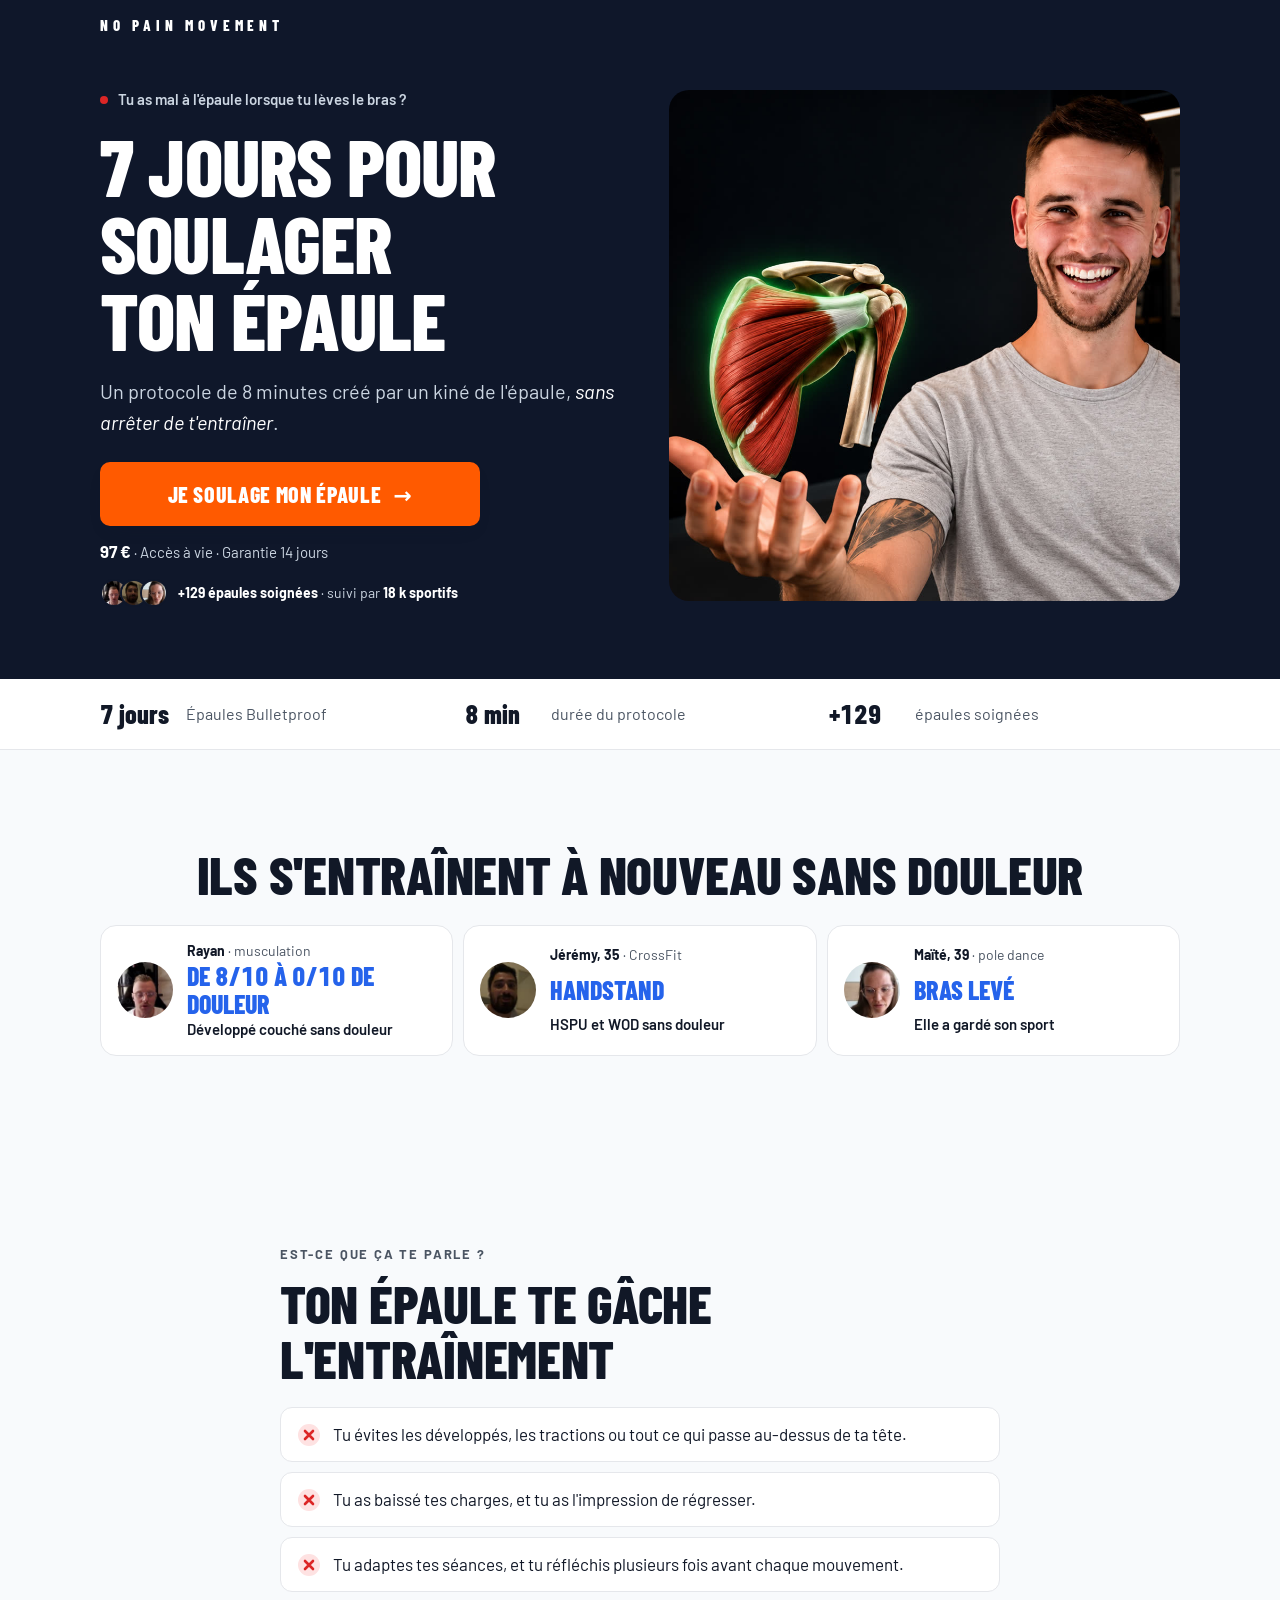
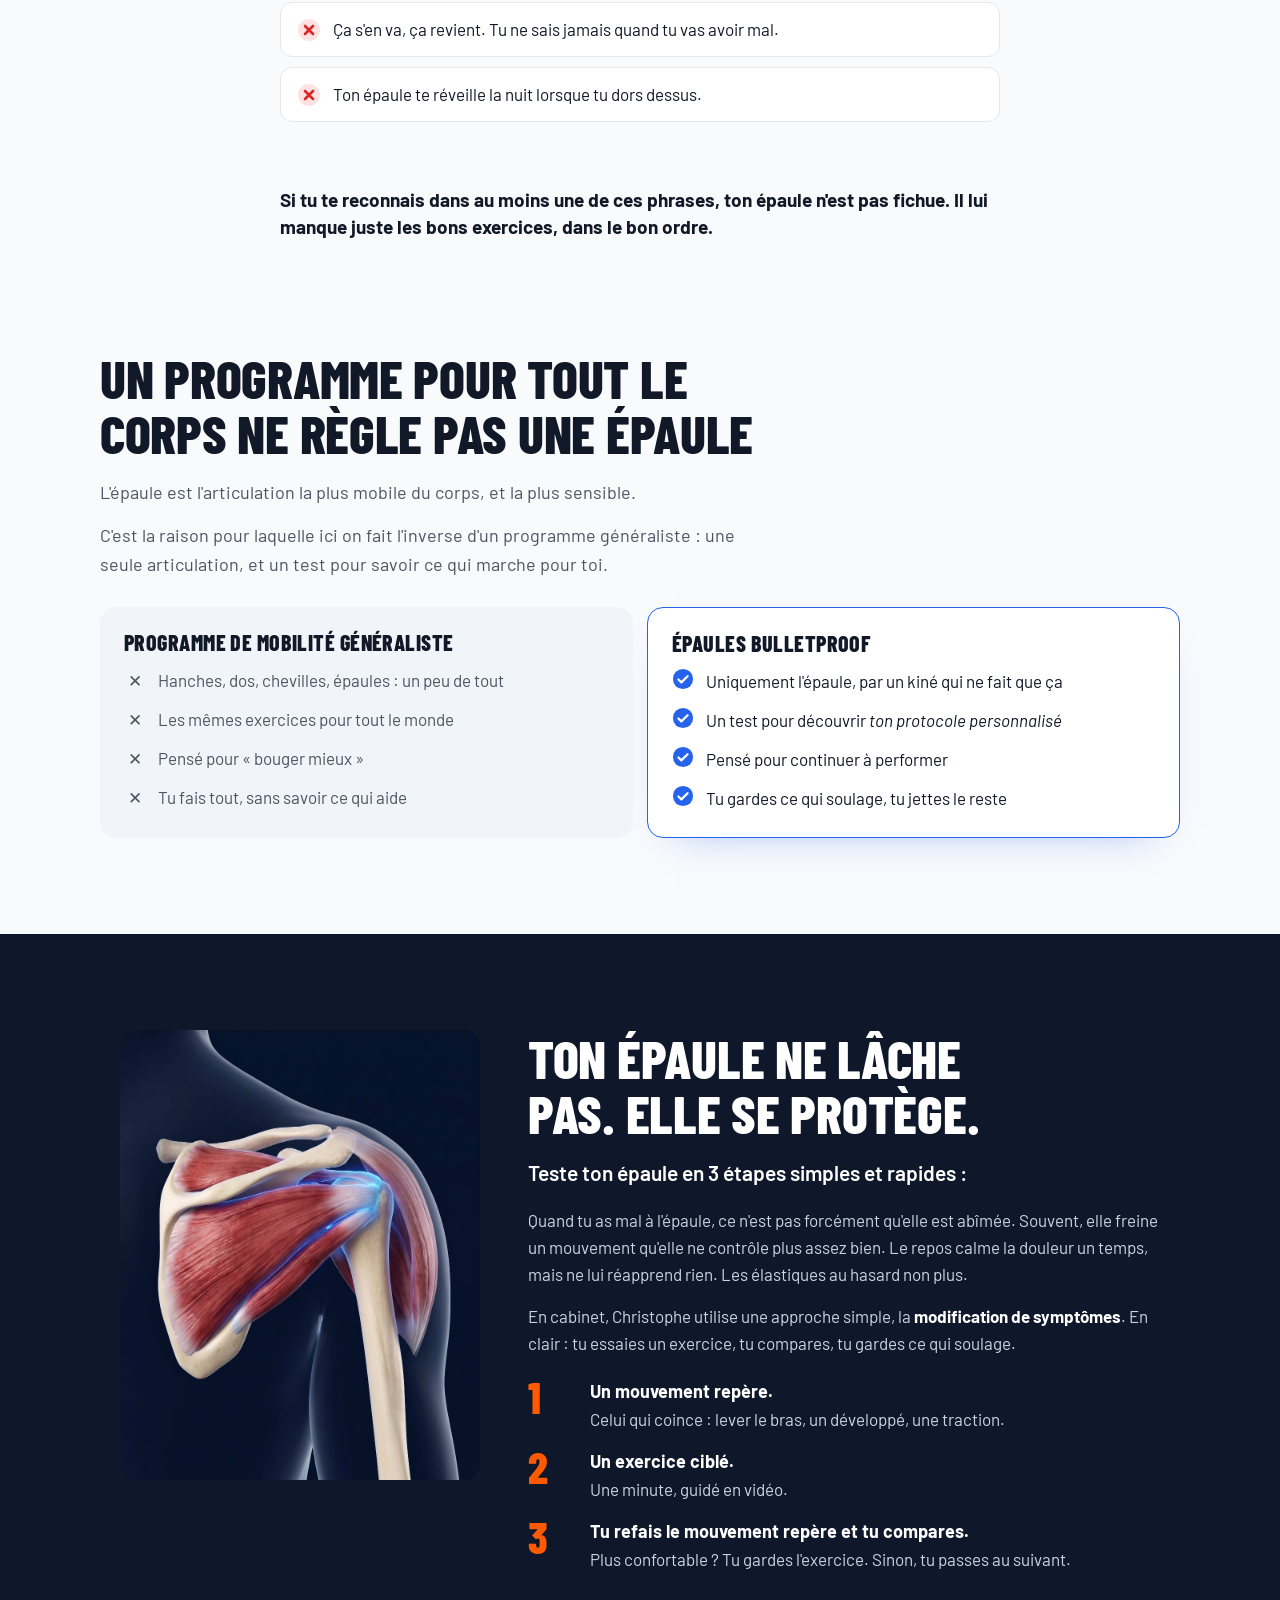
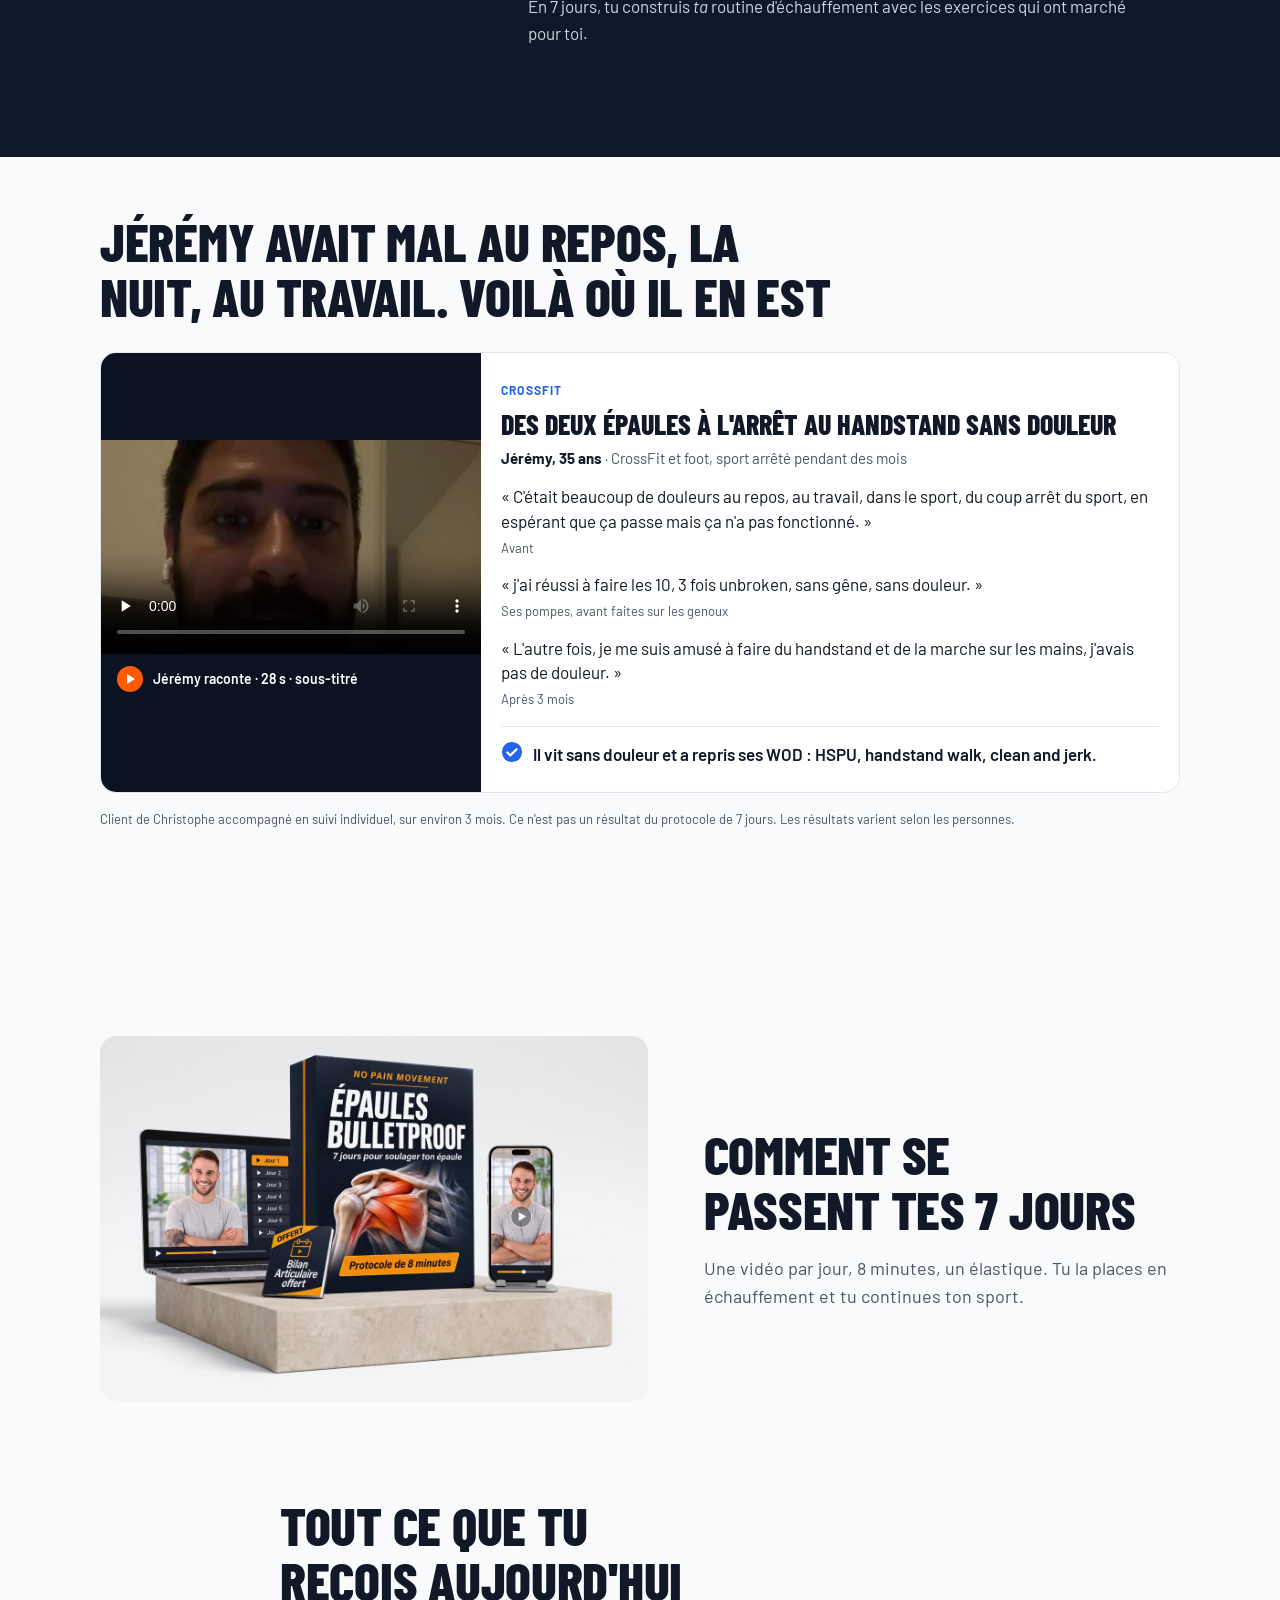
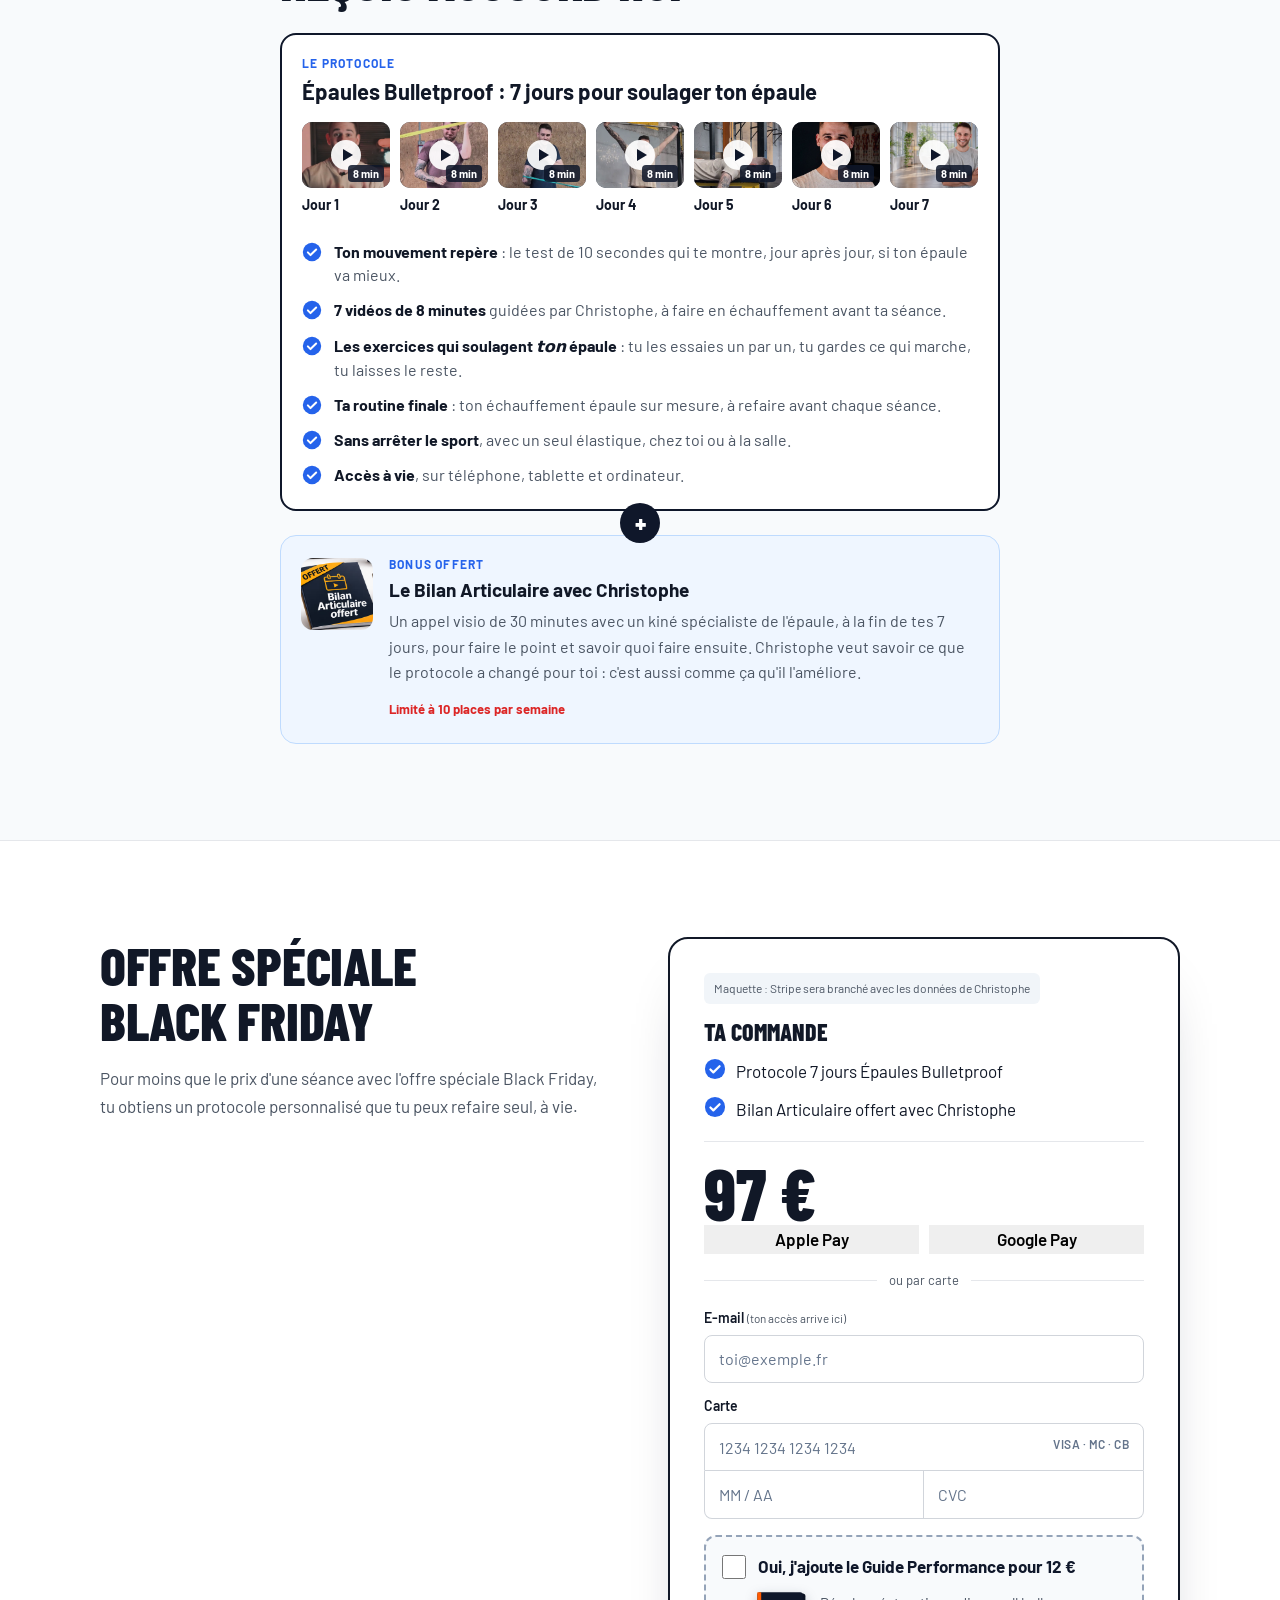
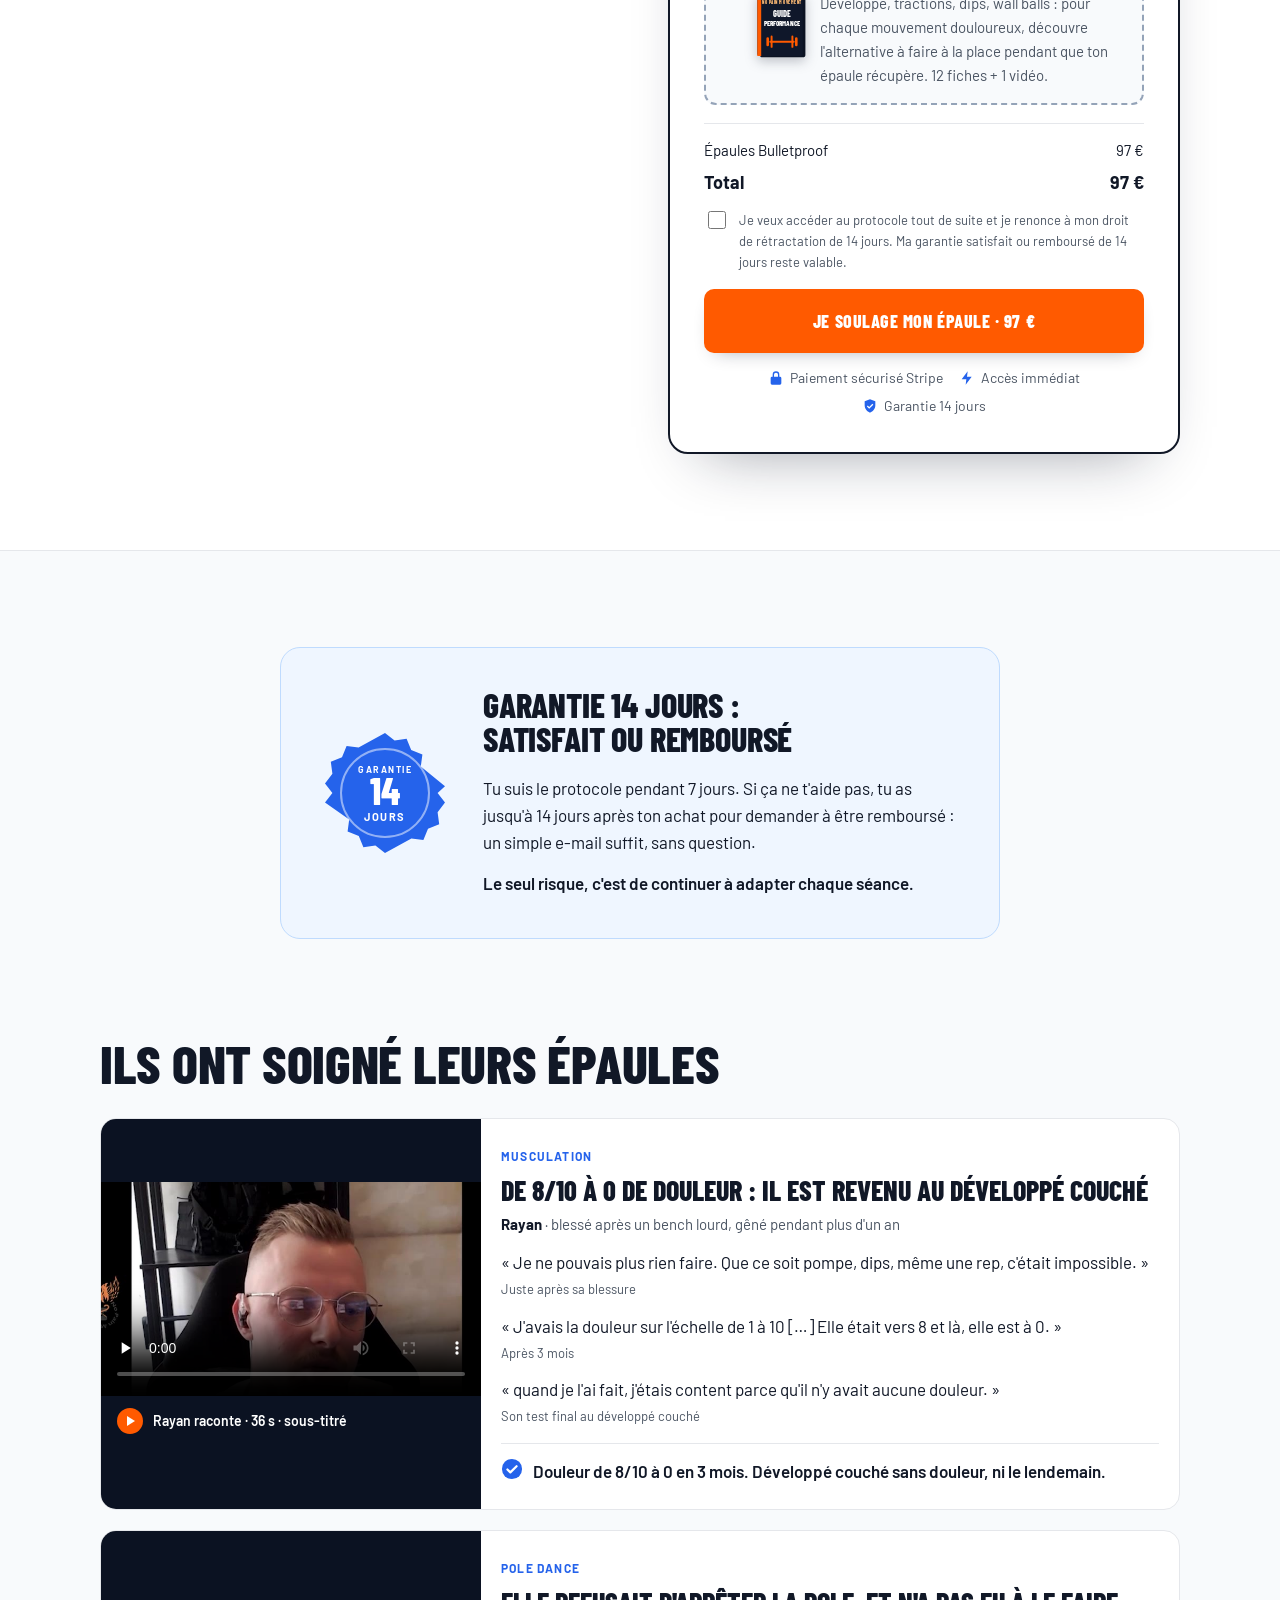
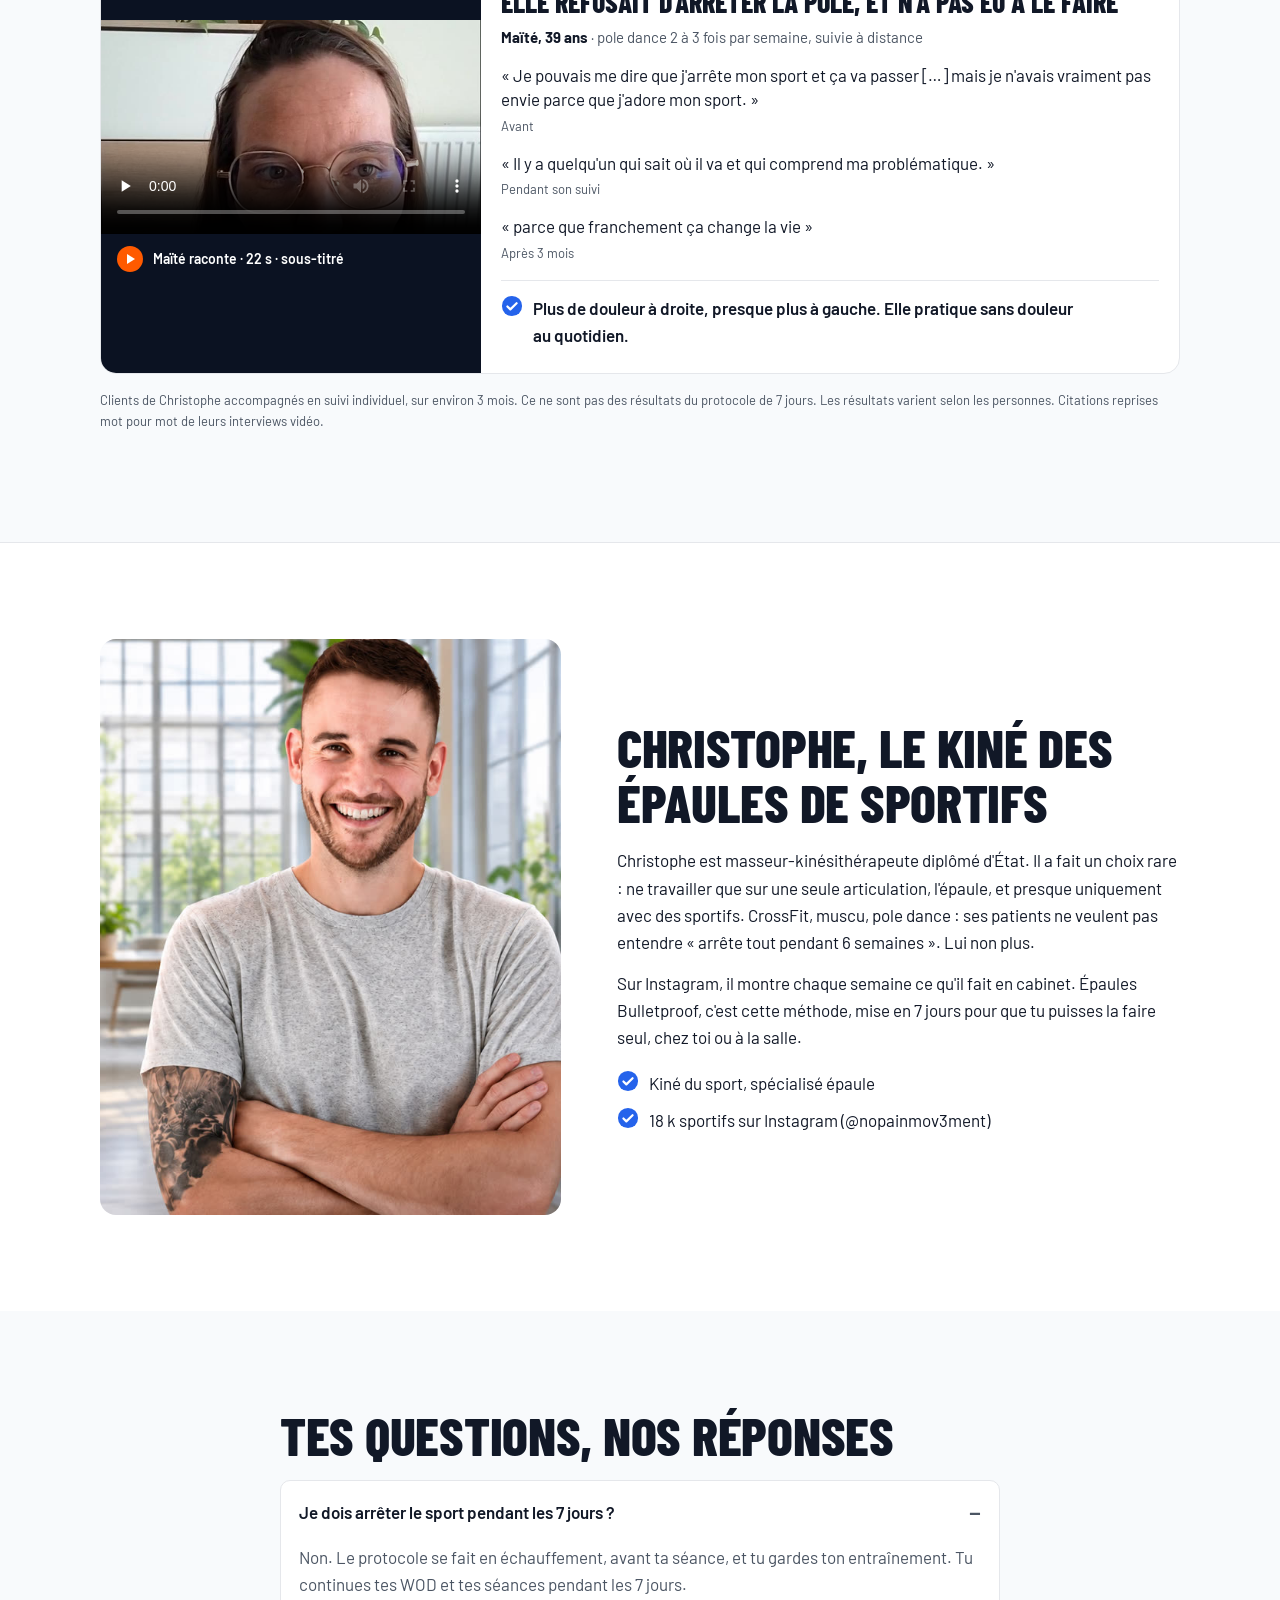
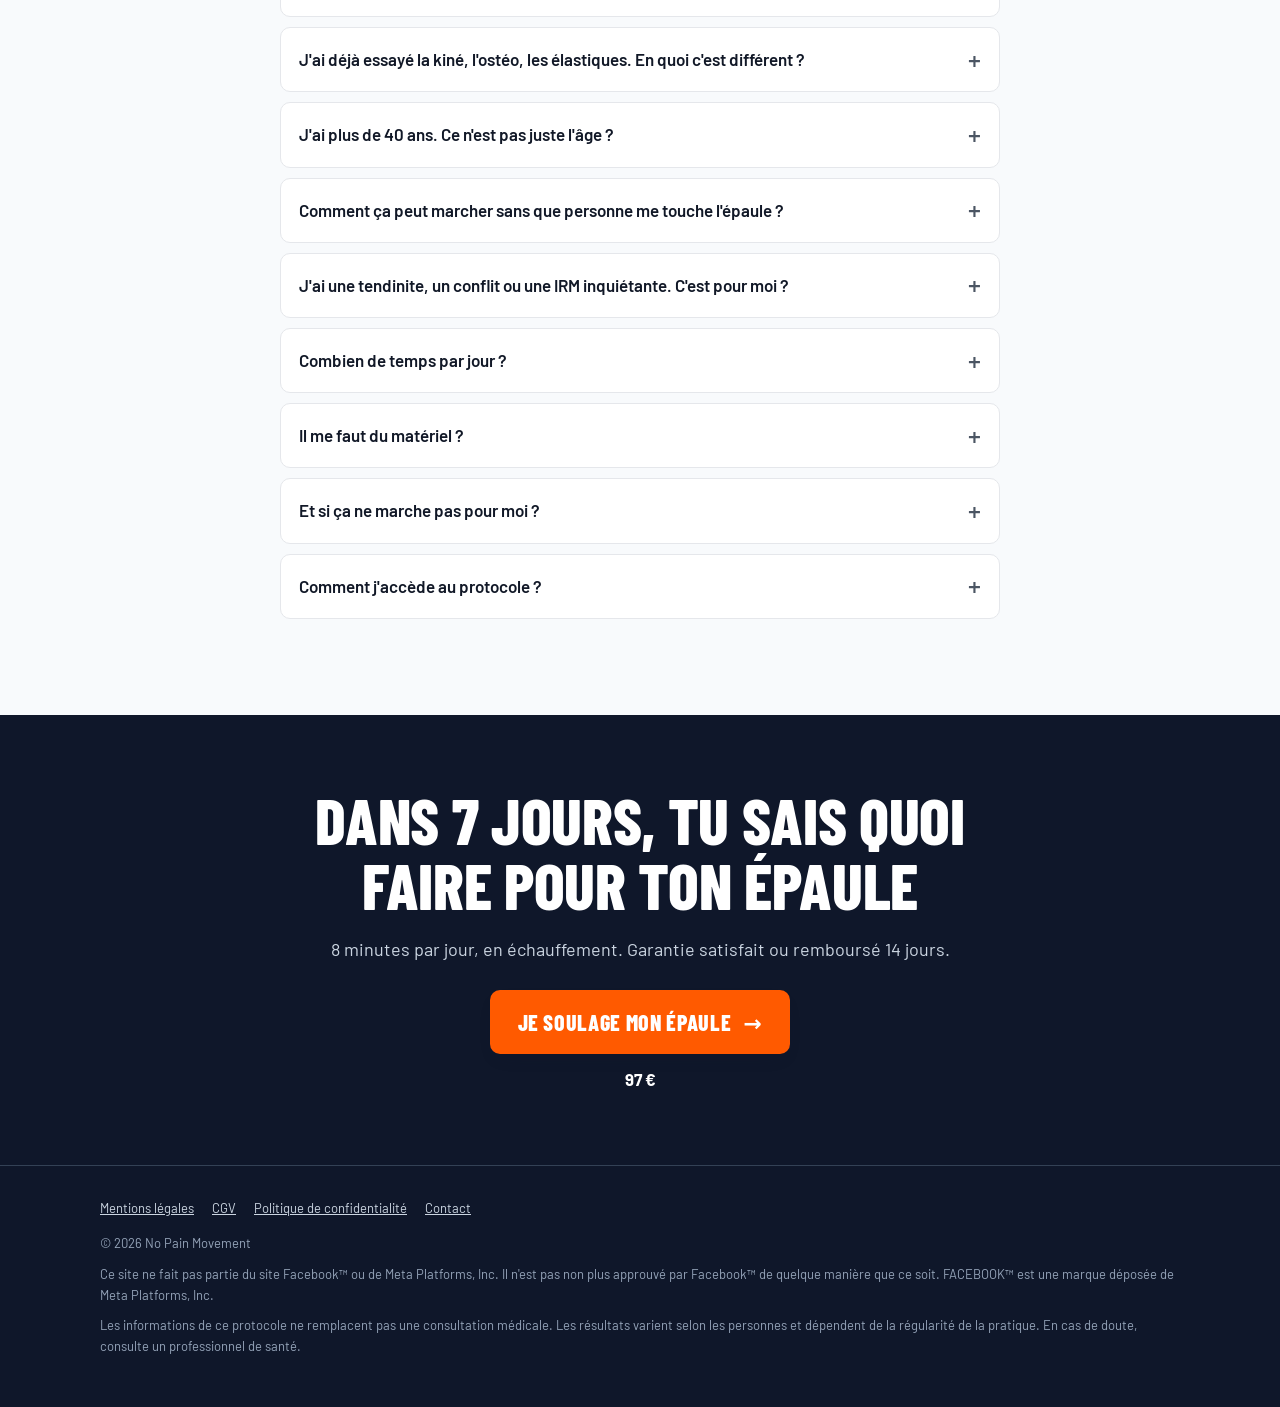
==== commit feedd8e4: "Report des textes modifiés par Douglas dans Paper (hero, bande, preuves, douleurs, spécialisation, m" ====
--- a/index.html
+++ b/index.html
@@ -43,12 +43,11 @@
         <div class="cta">
           <a class="btn" data-checkout href="#paiement">Je soulage mon épaule <span class="arr">→</span></a>
           <div class="price-line"><s class="was"><span data-price-after></span> €</s> <b><span data-price></span> €</b> <span class="badge sm">-<span data-pct></span> %</span> · Accès à vie · Garantie 14 jours</div>
-          <a class="hero-proof" href="#avis"><span class="avs"><img src="img/av-rayan.jpg" alt="" width="28" height="28"><img src="img/av-jeremy.jpg" alt="" width="28" height="28"><img src="img/av-maite.jpg" alt="" width="28" height="28"></span><span>Rayan, Jérémy, Maïté et <b>18 k sportifs</b> suivent Christophe</span></a>
+          <a class="hero-proof" href="#avis"><span class="avs"><img src="img/av-rayan.jpg" alt="" width="28" height="28"><img src="img/av-jeremy.jpg" alt="" width="28" height="28"><img src="img/av-maite.jpg" alt="" width="28" height="28"></span><span><b>+129 épaules soignées</b> · suivi par <b>18 k sportifs</b></span></a>
         </div>
       </div>
       <figure class="hero-photo hero-photo-d">
         <img src="img/hero-epaule.jpg" alt="Christophe sourit, une épaule anatomique en 3D au-dessus de sa main" width="1440" height="960" loading="lazy">
-        <figcaption><b>Christophe</b> ne travaille que sur l'épaule des sportifs.</figcaption>
       </figure>
     </div>
   </div>
@@ -58,9 +57,9 @@
 <div class="cred">
   <div class="wrap">
     <ul>
-      <li><b>À vie</b>accès au protocole, sur tous tes écrans</li>
-      <li><b><span data-count="8">8</span> min</b>par jour, en échauffement</li>
-      <li><b><span data-count="1">1</span></b>élastique suffit, chez toi ou à la salle</li>
+      <li><b><span data-count="7">7</span> jours</b>Épaules Bulletproof</li>
+      <li><b><span data-count="8">8</span> min</b>durée du protocole</li>
+      <li><b>+<span data-count="129">129</span></b>épaules soignées</li>
     </ul>
   </div>
 </div>
@@ -68,14 +67,12 @@
 <!-- 3. Premiers retours : une rangée, un client par carte -->
 <section id="avis">
   <div class="wrap center">
-    <span class="kicker">Clients de Christophe</span>
-    <h2>Ils s'entraînent à nouveau sans y penser</h2>
+    <h2>Ils s'entraînent à nouveau sans douleur</h2>
     <div class="quick-proofs">
-      <a class="qp" href="#histoire-rayan" data-reveal><img src="img/av-rayan.jpg" alt="" width="56" height="56" loading="lazy"><span class="who"><b>Rayan</b> · musculation</span><span class="res">8/10 → <span data-count="0" data-from="8">0</span>/10</span><span class="what">Développé couché sans douleur</span></a>
+      <a class="qp" href="#histoire-rayan" data-reveal><img src="img/av-rayan.jpg" alt="" width="56" height="56" loading="lazy"><span class="who"><b>Rayan</b> · musculation</span><span class="res">De 8/10 à <span data-count="0" data-from="8">0</span>/10 de douleur</span><span class="what">Développé couché sans douleur</span></a>
       <a class="qp" href="#histoire-jeremy" data-reveal><img src="img/av-jeremy.jpg" alt="" width="56" height="56" loading="lazy"><span class="who"><b>Jérémy, 35</b> · CrossFit</span><span class="res">Handstand</span><span class="what">HSPU et WOD sans douleur</span></a>
       <a class="qp" href="#histoire-maite" data-reveal><img src="img/av-maite.jpg" alt="" width="56" height="56" loading="lazy"><span class="who"><b>Maïté, 39</b> · pole dance</span><span class="res">Bras levé</span><span class="what">Elle a gardé son sport</span></a>
     </div>
-    <p class="proof-note">Clients de Christophe accompagnés en suivi individuel, sur environ 3 mois. Ce ne sont pas des résultats du protocole de 7 jours. Les résultats varient selon les personnes.</p>
   </div>
 </section>
 
@@ -85,12 +82,12 @@
     <span class="kicker">Est-ce que ça te parle ?</span>
     <h2>Ton épaule te gâche l'entraînement</h2>
     <ul class="xlist">
-      <li data-reveal><svg class="x" viewBox="0 0 24 24" aria-hidden="true"><circle cx="12" cy="12" r="11"/><path d="M8 8l8 8M16 8l-8 8"/></svg><span>Tu zappes les développés, les tractions ou tout ce qui passe au-dessus de la tête.</span></li>
+      <li data-reveal><svg class="x" viewBox="0 0 24 24" aria-hidden="true"><circle cx="12" cy="12" r="11"/><path d="M8 8l8 8M16 8l-8 8"/></svg><span>Tu évites les développés, les tractions ou tout ce qui passe au-dessus de ta tête.</span></li>
       <li data-reveal><svg class="x" viewBox="0 0 24 24" aria-hidden="true"><circle cx="12" cy="12" r="11"/><path d="M8 8l8 8M16 8l-8 8"/></svg><span>Tu as baissé tes charges, et tu as l'impression de régresser.</span></li>
-      <li data-reveal><svg class="x" viewBox="0 0 24 24" aria-hidden="true"><circle cx="12" cy="12" r="11"/><path d="M8 8l8 8M16 8l-8 8"/></svg><span>Tu adaptes chaque séance, et tu réfléchis 400 fois avant chaque mouvement.</span></li>
+      <li data-reveal><svg class="x" viewBox="0 0 24 24" aria-hidden="true"><circle cx="12" cy="12" r="11"/><path d="M8 8l8 8M16 8l-8 8"/></svg><span>Tu adaptes tes séances, et tu réfléchis plusieurs fois avant chaque mouvement.</span></li>
       <li data-reveal><svg class="x" viewBox="0 0 24 24" aria-hidden="true"><circle cx="12" cy="12" r="11"/><path d="M8 8l8 8M16 8l-8 8"/></svg><span>Ça s'en va, ça revient. Tu ne sais jamais quand tu vas avoir mal.</span></li>
-      <li data-reveal><svg class="x" viewBox="0 0 24 24" aria-hidden="true"><circle cx="12" cy="12" r="11"/><path d="M8 8l8 8M16 8l-8 8"/></svg><span>Ton épaule te réveille la nuit quand tu dors dessus.</span></li>
-      <li data-reveal><svg class="x" viewBox="0 0 24 24" aria-hidden="true"><circle cx="12" cy="12" r="11"/><path d="M8 8l8 8M16 8l-8 8"/></svg><span>Kiné, ostéo, repos, IRM : tu as déjà essayé beaucoup de choses, et ça revient quand même.</span></li>
+      <li data-reveal><svg class="x" viewBox="0 0 24 24" aria-hidden="true"><circle cx="12" cy="12" r="11"/><path d="M8 8l8 8M16 8l-8 8"/></svg><span>Ton épaule te réveille la nuit lorsque tu dors dessus.</span></li>
+      <li data-reveal><svg class="x" viewBox="0 0 24 24" aria-hidden="true"><circle cx="12" cy="12" r="11"/><path d="M8 8l8 8M16 8l-8 8"/></svg><span>Kiné, ostéo, récupération, IRM… tu as déjà tout essayé et pourtant la douleur revient.</span></li>
     </ul>
     <p class="bridge">Si tu te reconnais dans au moins une de ces phrases, ton épaule n'est pas fichue. Il lui manque juste les bons exercices, dans le bon ordre.</p>
   </div>
@@ -99,8 +96,9 @@
 <!-- 5. Spécialisation -->
 <section style="padding-top:0">
   <div class="wrap">
-    <h2>Un programme « tout le corps » ne règle pas une épaule</h2>
-    <p class="sub">L'épaule est l'articulation la plus mobile du corps, et la plus capricieuse : ce qui soulage l'épaule d'un autre peut agacer la tienne. Ici, on fait l'inverse d'un programme généraliste : une seule articulation, et un test pour savoir ce qui marche pour toi.</p>
+    <h2>Un programme pour tout le corps ne règle pas une épaule</h2>
+    <p class="sub">L'épaule est l'articulation la plus mobile du corps, et la plus sensible.</p>
+    <p class="sub">C'est la raison pour laquelle ici on fait l'inverse d'un programme généraliste : une seule articulation, et un test pour savoir ce qui marche pour toi.</p>
     <div class="versus">
       <div class="vs gen">
         <h3>Programme de mobilité généraliste</h3>
@@ -115,8 +113,8 @@
         <h3>Épaules Bulletproof</h3>
         <ul>
           <li><svg class="ico ico-trust"><use href="#ok"/></svg><span>Uniquement l'épaule, par un kiné qui ne fait que ça</span></li>
-          <li><svg class="ico ico-trust"><use href="#ok"/></svg><span>Un test pour trouver <em>tes</em> exercices</span></li>
-          <li><svg class="ico ico-trust"><use href="#ok"/></svg><span>Pensé pour les sportifs qui veulent continuer à charger</span></li>
+          <li><svg class="ico ico-trust"><use href="#ok"/></svg><span>Un test pour découvrir <em>ton protocole personnalisé</em></span></li>
+          <li><svg class="ico ico-trust"><use href="#ok"/></svg><span>Pensé pour continuer à performer</span></li>
           <li><svg class="ico ico-trust"><use href="#ok"/></svg><span>Tu gardes ce qui soulage, tu jettes le reste</span></li>
         </ul>
       </div>
@@ -130,7 +128,7 @@
     <figure class="mech-face mech-anat"><img src="img/anatomie-epaule.jpg" alt="Anatomie de l'épaule : omoplate, clavicule, tête de l'humérus et muscles de la coiffe des rotateurs" width="900" height="1200" loading="lazy"></figure>
     <div>
       <h2>Ton épaule ne lâche pas. Elle se protège.</h2>
-      <p class="oneliner">Ton épaule te dit elle-même quels exercices l'aident. Il suffit de lui poser la question dans le bon ordre.</p>
+      <p class="oneliner">Teste ton épaule en 3 étapes simples et rapides :</p>
       <p>Quand tu as mal à l'épaule, ce n'est pas forcément qu'elle est abîmée. Souvent, elle freine un mouvement qu'elle ne contrôle plus assez bien. Le repos calme la douleur un temps, mais ne lui réapprend rien. Les élastiques au hasard non plus.</p>
       <p>En cabinet, Christophe utilise une approche simple, la <b>modification de symptômes</b>. En clair : tu essaies un exercice, tu compares, tu gardes ce qui soulage.</p>
       <ol class="steps">
@@ -211,8 +209,8 @@
         <div>
           <span class="lab">Bonus offert</span>
           <h3>Le Bilan Articulaire avec Christophe</h3>
-          <p>Un appel visio de 30 minutes à la fin de tes 7 jours pour faire le point sur ton épaule et savoir quoi faire ensuite. Christophe veut savoir ce que le protocole a changé pour toi : c'est aussi comme ça qu'il l'améliore.</p>
-          <span class="lim">Places limitées : <span data-slots></span> par semaine</span>
+          <p>Un appel visio de 30 minutes avec un kiné spécialiste de l'épaule, à la fin de tes 7 jours, pour faire le point et savoir quoi faire ensuite. Christophe veut savoir ce que le protocole a changé pour toi : c'est aussi comme ça qu'il l'améliore.</p>
+          <span class="lim">Limité à <span data-slots></span> places par semaine</span>
         </div>
       </div>
     </div>
@@ -223,8 +221,8 @@
 <section style="background:var(--paper);border-top:1px solid var(--line);border-bottom:1px solid var(--line)">
   <div class="wrap offer-grid">
     <div class="why">
-      <h2>Pourquoi seulement <span data-price></span>&nbsp;€&nbsp;?</h2>
-      <p>Pour moins que le prix d'une séance, tu repars avec une routine que tu peux refaire seul, à vie. Christophe veut que le maximum de sportifs découvrent sa méthode, puis choisissent de continuer avec lui ou pas.</p>
+      <h2>Offre spéciale Black Friday</h2>
+      <p>Pour moins que le prix d'une séance avec l'offre spéciale Black Friday, tu obtiens un protocole personnalisé que tu peux refaire seul, à vie.</p>
       <p data-launch-only>Le prix de lancement s'arrête le 30 novembre à 23 h 59. Ensuite, le protocole passe à <span data-price-after></span> €.</p>
       <div class="cd-big" data-launch-only role="timer" aria-label="Temps restant avant la fin du prix de lancement"><span class="cd-l">Fin du prix de lancement dans</span><div class="cd-u"><span><b data-cd="d">00</b>jours</span><span><b data-cd="h">00</b>heures</span><span><b data-cd="m">00</b>min</span><span><b data-cd="s">00</b>sec</span></div></div>
     </div>
@@ -246,7 +244,7 @@
       </label>
       <div class="bump">
         <label for="bump"><input type="checkbox" id="bump"><span class="t">Oui, j'ajoute le Guide Performance pour <span data-bump-price></span>&nbsp;€</span></label>
-        <div class="bump-body"><svg class="bump-mock" viewBox="0 0 80 104" aria-hidden="true"><rect x="6" y="4" width="70" height="98" rx="4" fill="#0B1222"/><rect x="2" y="2" width="70" height="98" rx="4" fill="#0F172A"/><rect x="2" y="2" width="6" height="98" fill="#FF5A00"/><text x="40" y="20" text-anchor="middle" fill="#FDBA74" font-family="Barlow Condensed, sans-serif" font-weight="800" font-size="7" letter-spacing=".8">NO PAIN MOVEMENT</text><text x="40" y="40" text-anchor="middle" fill="#fff" font-family="Barlow Condensed, sans-serif" font-weight="800" font-size="13">GUIDE</text><text x="40" y="54" text-anchor="middle" fill="#fff" font-family="Barlow Condensed, sans-serif" font-weight="800" font-size="11">PERFORMANCE</text><g stroke="#FF5A00" stroke-width="3" stroke-linecap="round"><path d="M22 78h36"/><path d="M24 70v16M56 70v16"/></g><g stroke="#FF5A00" stroke-width="4" stroke-linecap="round"><path d="M18 73v10M62 73v10"/></g></svg><p>Développé, tractions, dips, wall balls : pour chaque mouvement qui coince, l'alternative à faire à la place pendant que ton épaule récupère. 12 fiches + 1 vidéo.</p></div>
+        <div class="bump-body"><svg class="bump-mock" viewBox="0 0 80 104" aria-hidden="true"><rect x="6" y="4" width="70" height="98" rx="4" fill="#0B1222"/><rect x="2" y="2" width="70" height="98" rx="4" fill="#0F172A"/><rect x="2" y="2" width="6" height="98" fill="#FF5A00"/><text x="40" y="20" text-anchor="middle" fill="#FDBA74" font-family="Barlow Condensed, sans-serif" font-weight="800" font-size="7" letter-spacing=".8">NO PAIN MOVEMENT</text><text x="40" y="40" text-anchor="middle" fill="#fff" font-family="Barlow Condensed, sans-serif" font-weight="800" font-size="13">GUIDE</text><text x="40" y="54" text-anchor="middle" fill="#fff" font-family="Barlow Condensed, sans-serif" font-weight="800" font-size="11">PERFORMANCE</text><g stroke="#FF5A00" stroke-width="3" stroke-linecap="round"><path d="M22 78h36"/><path d="M24 70v16M56 70v16"/></g><g stroke="#FF5A00" stroke-width="4" stroke-linecap="round"><path d="M18 73v10M62 73v10"/></g></svg><p>Développé, tractions, dips, wall balls : pour chaque mouvement douloureux, découvre l'alternative à faire à la place pendant que ton épaule récupère. 12 fiches + 1 vidéo.</p></div>
       </div>
       <div class="totals">
         <div><span>Épaules Bulletproof</span><span><span data-price></span> €</span></div>
@@ -284,7 +282,7 @@
 <!-- 12. Témoignages complets -->
 <section id="temoignages" style="padding-top:0">
   <div class="wrap">
-    <h2>Ce que Christophe obtient en suivi individuel</h2>
+    <h2>Ils ont soigné leurs épaules</h2>
     <div class="stories">
       <article class="story" id="histoire-rayan" data-reveal>
         <figure class="story-vid">
@@ -293,7 +291,7 @@
         </figure>
         <div class="story-body">
           <span class="tag">Musculation</span>
-          <h3>De 8/10 à 0 : il est revenu au développé couché</h3>
+          <h3>De 8/10 à 0 de douleur : il est revenu au développé couché</h3>
           <p class="ctx"><b>Rayan</b> · blessé après un bench lourd, gêné pendant plus d'un an</p>
           <blockquote><q>Je ne pouvais plus rien faire. Que ce soit pompe, dips, même une rep, c'était impossible.</q><cite>Juste après sa blessure</cite></blockquote>
           <blockquote><q>J'avais la douleur sur l'échelle de 1 à 10 […] Elle était vers 8 et là, elle est à 0.</q><cite>Après 3 mois</cite></blockquote>
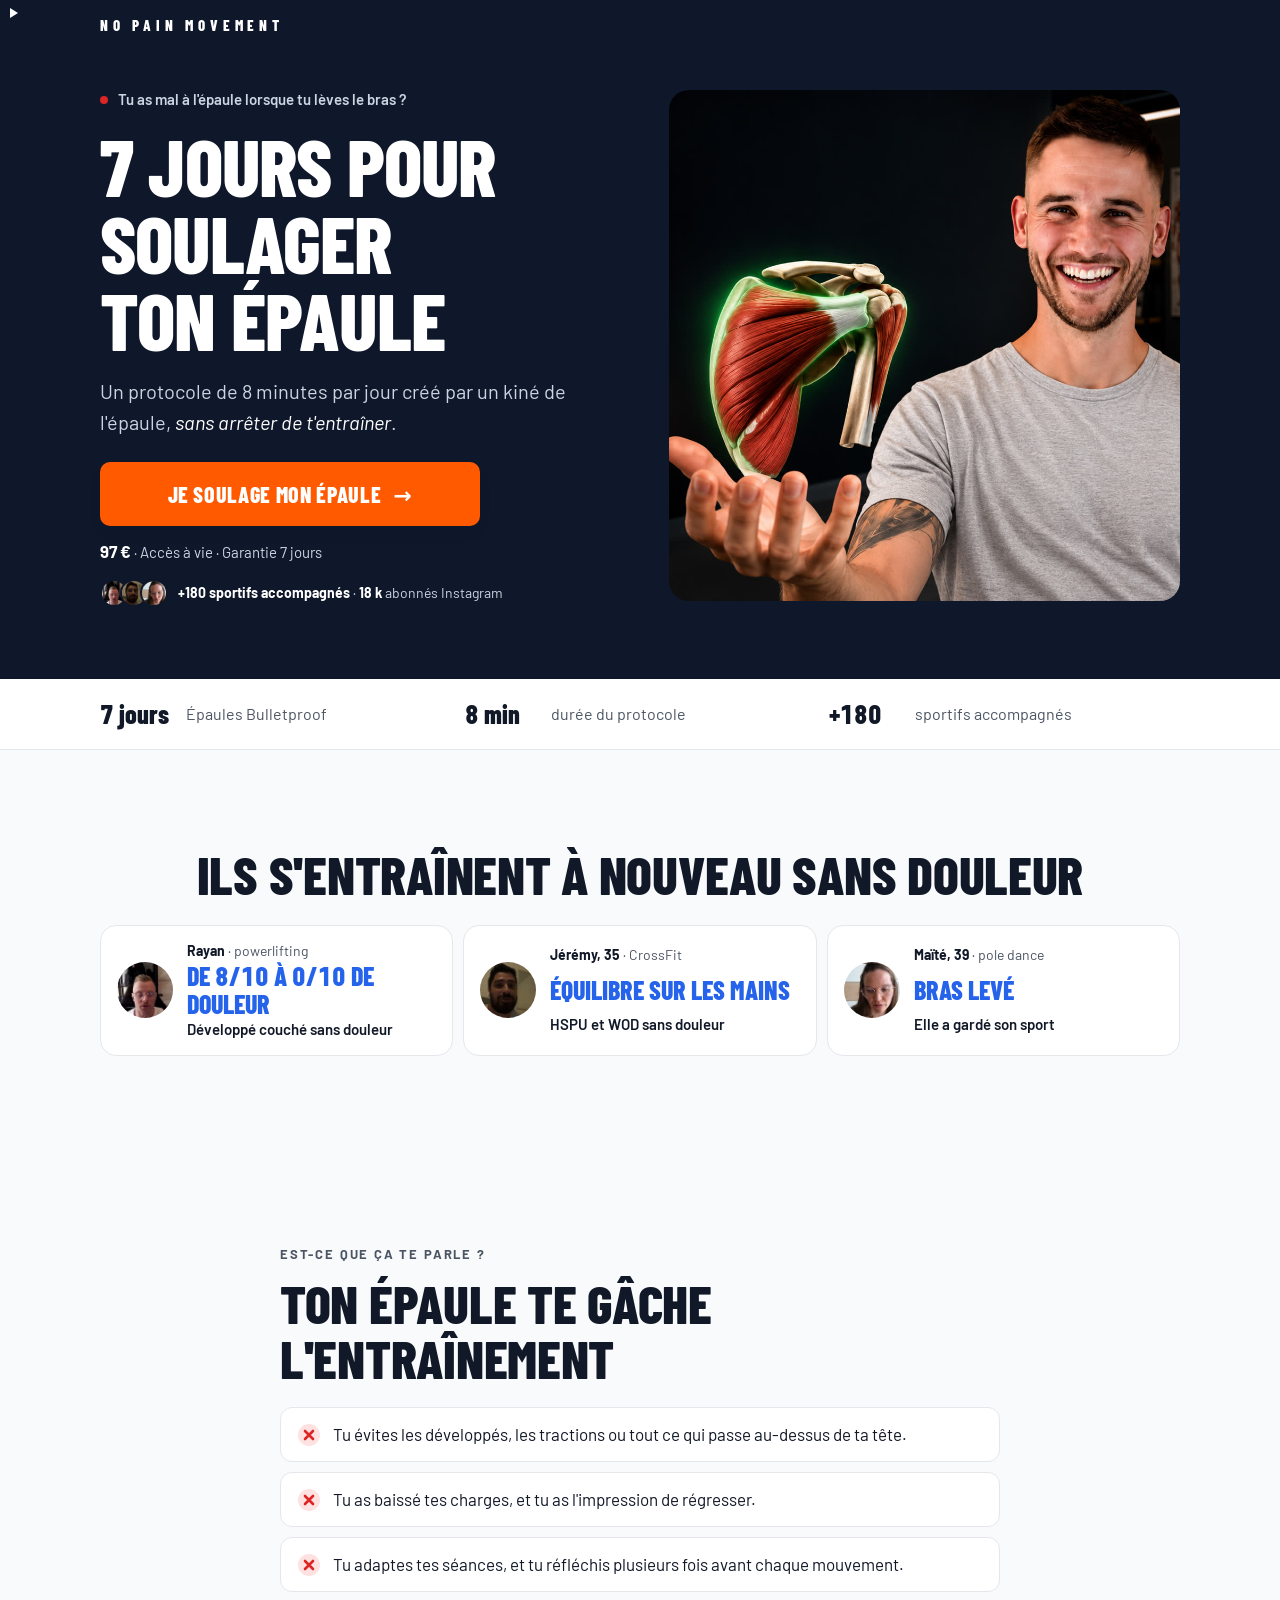
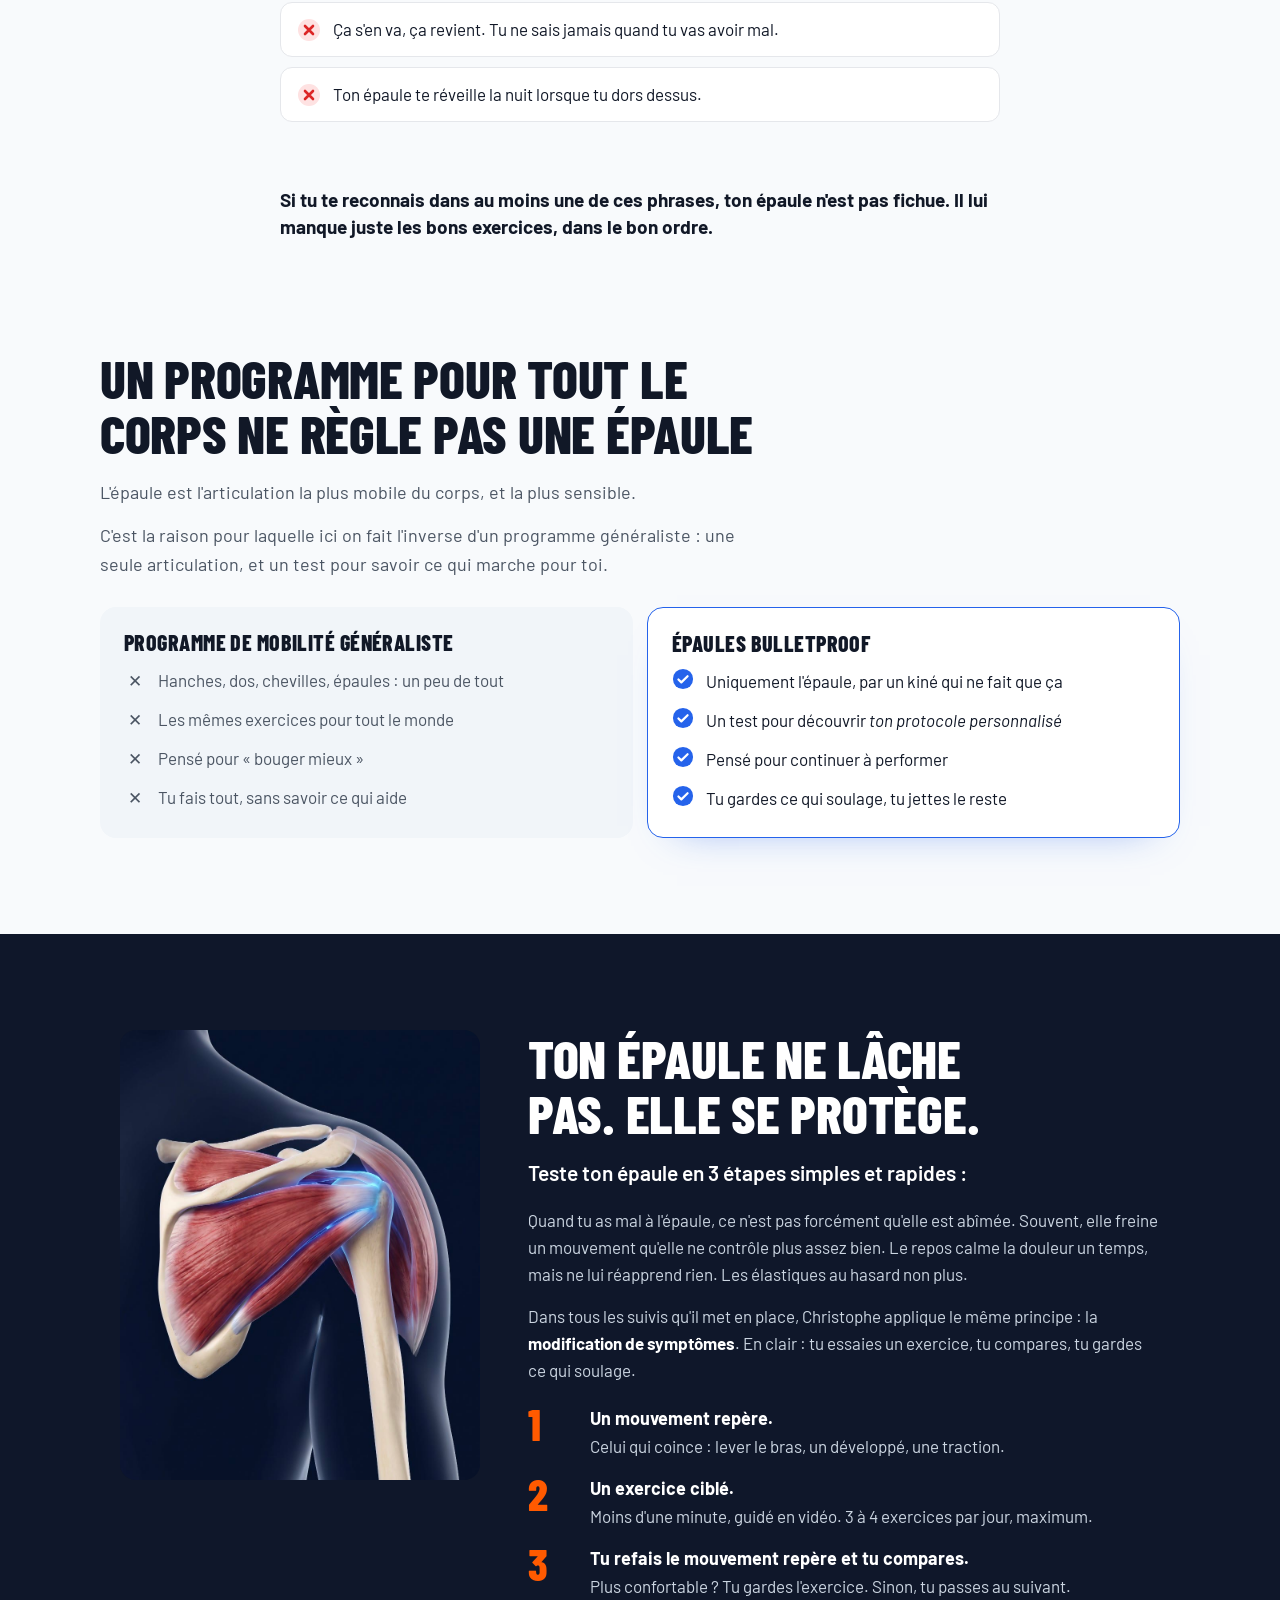
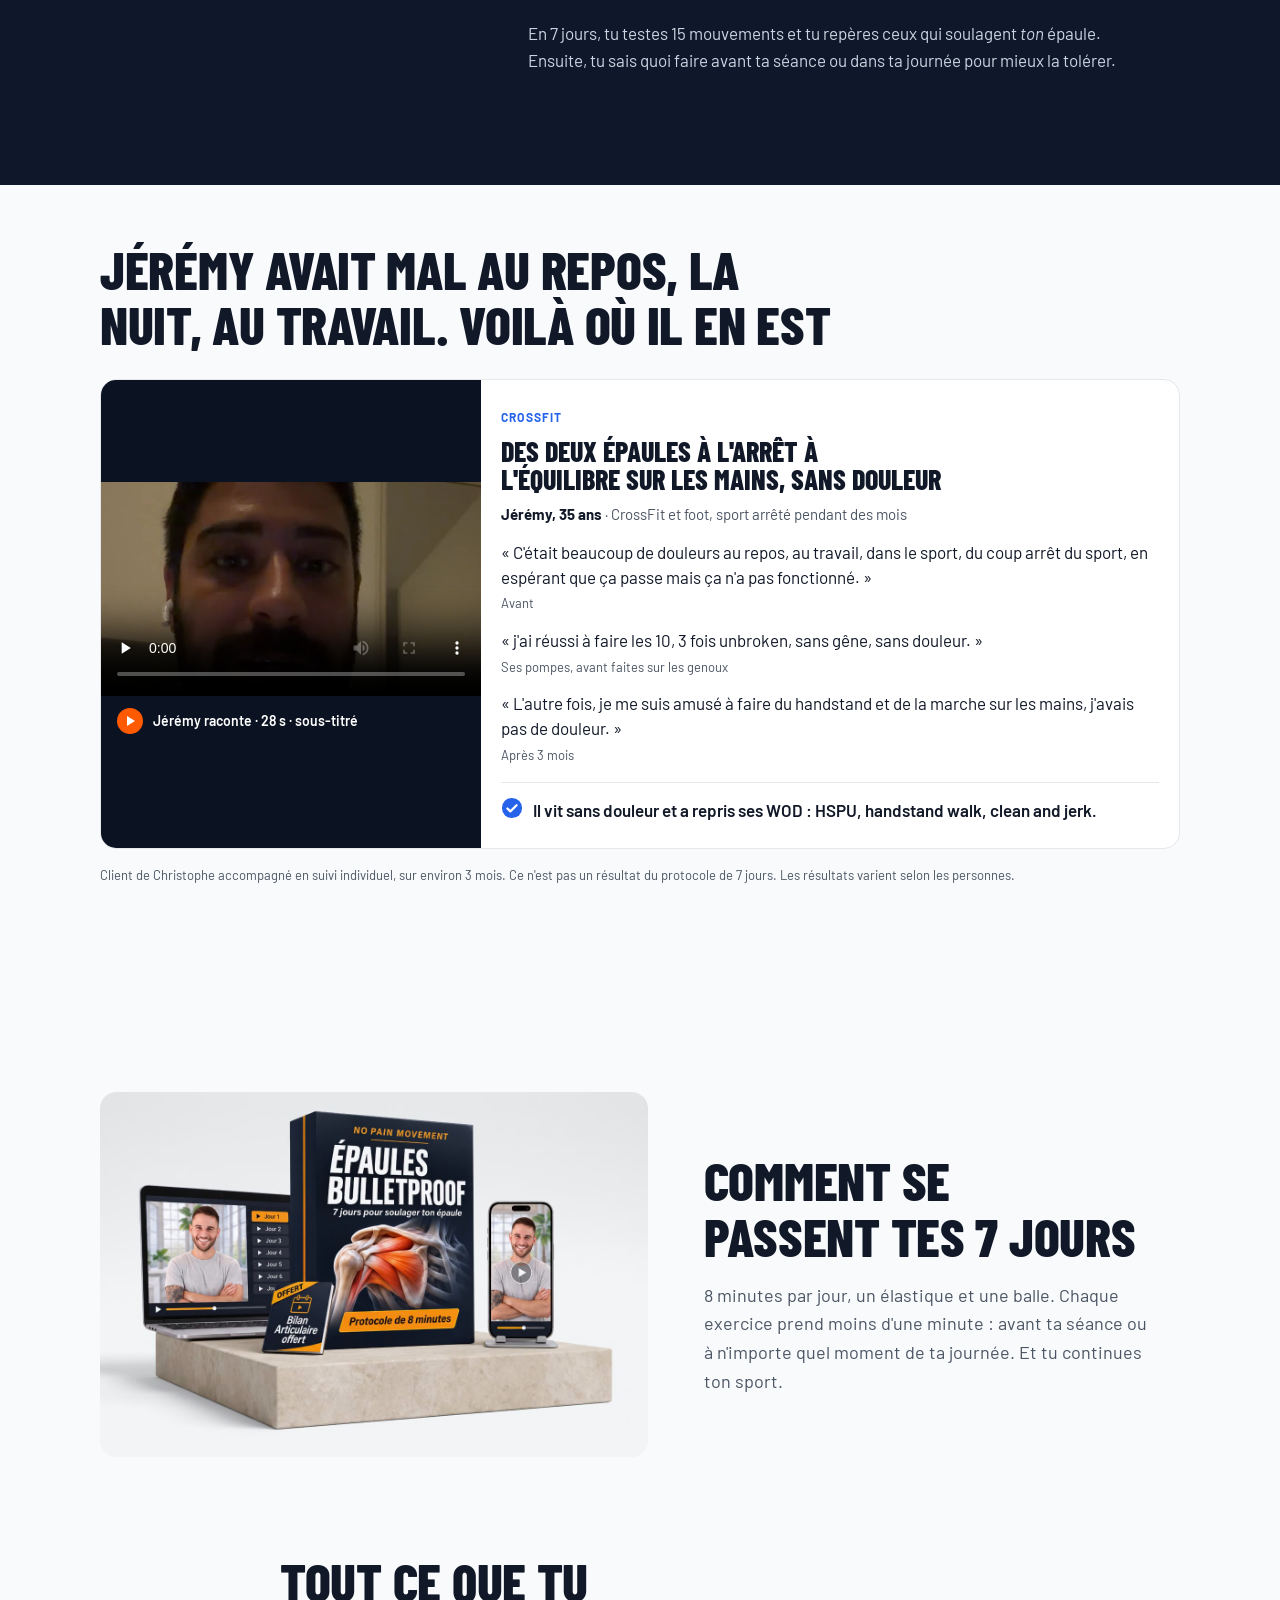
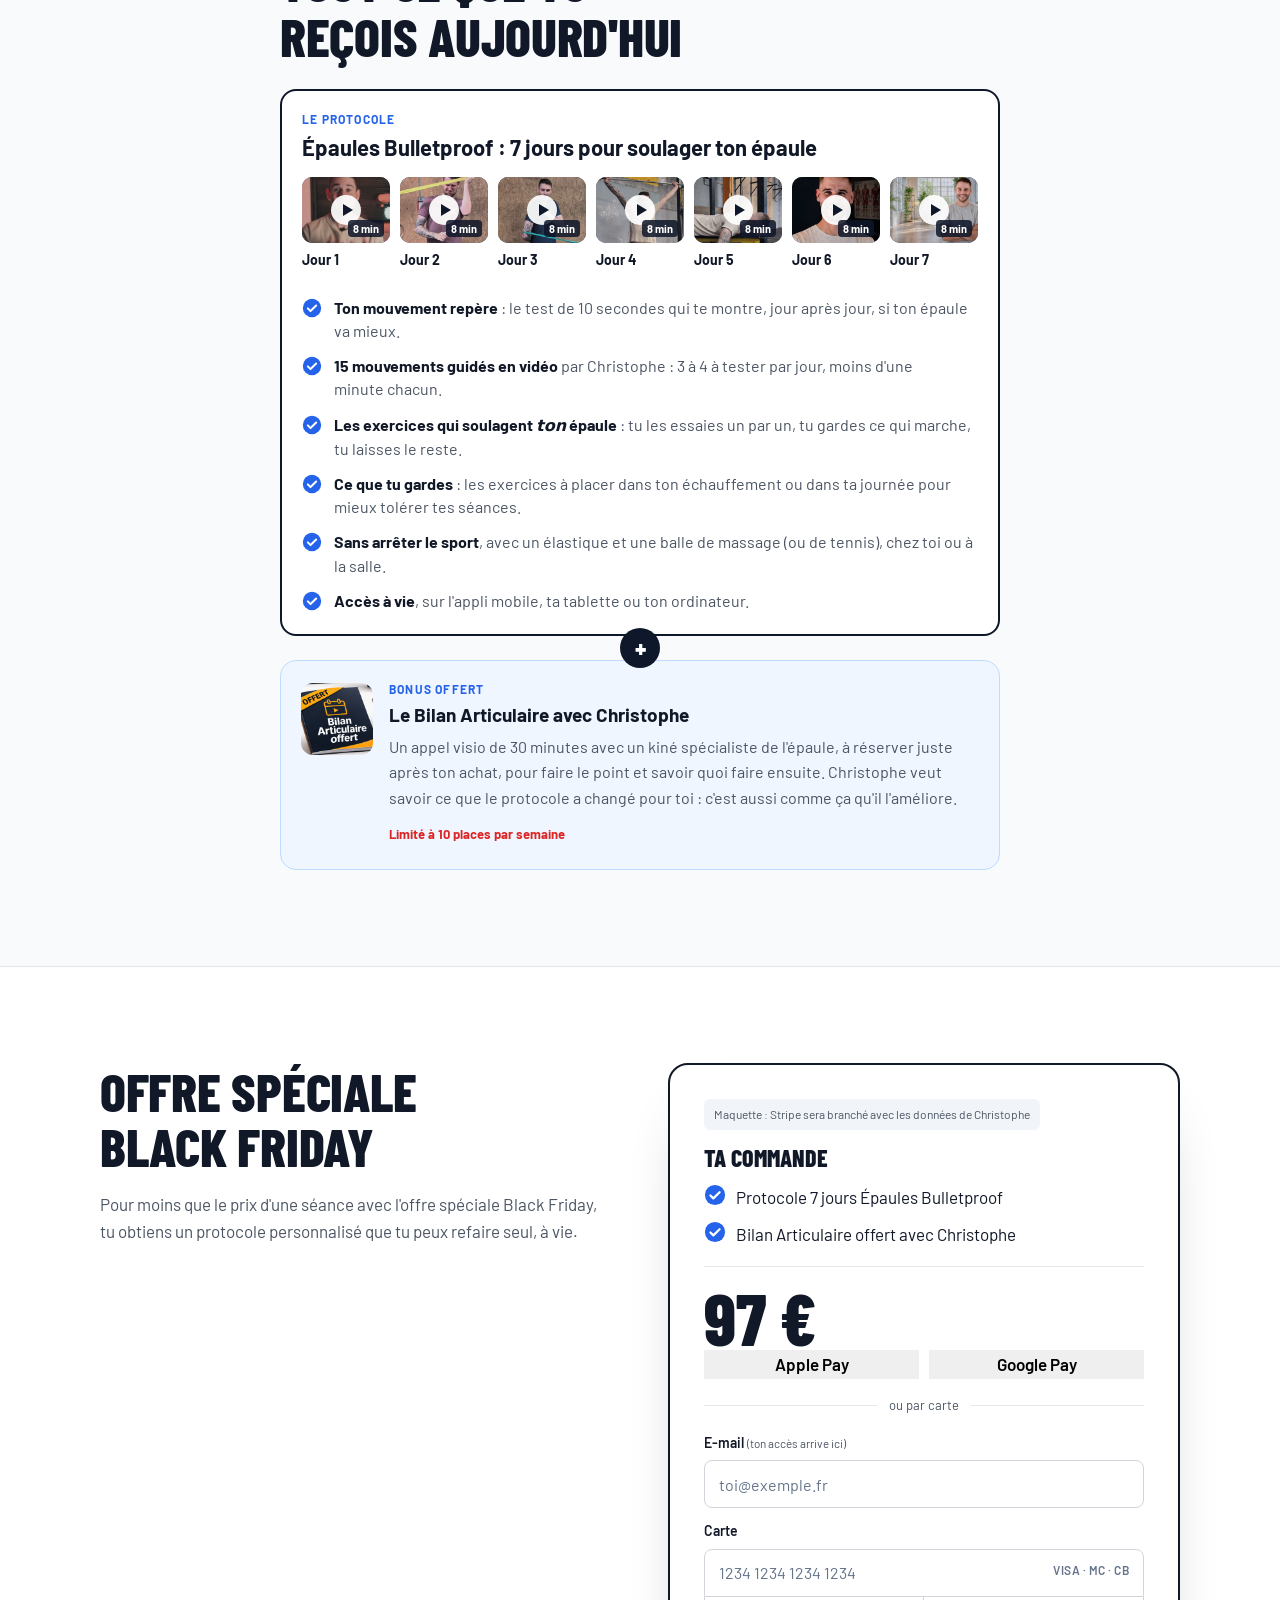
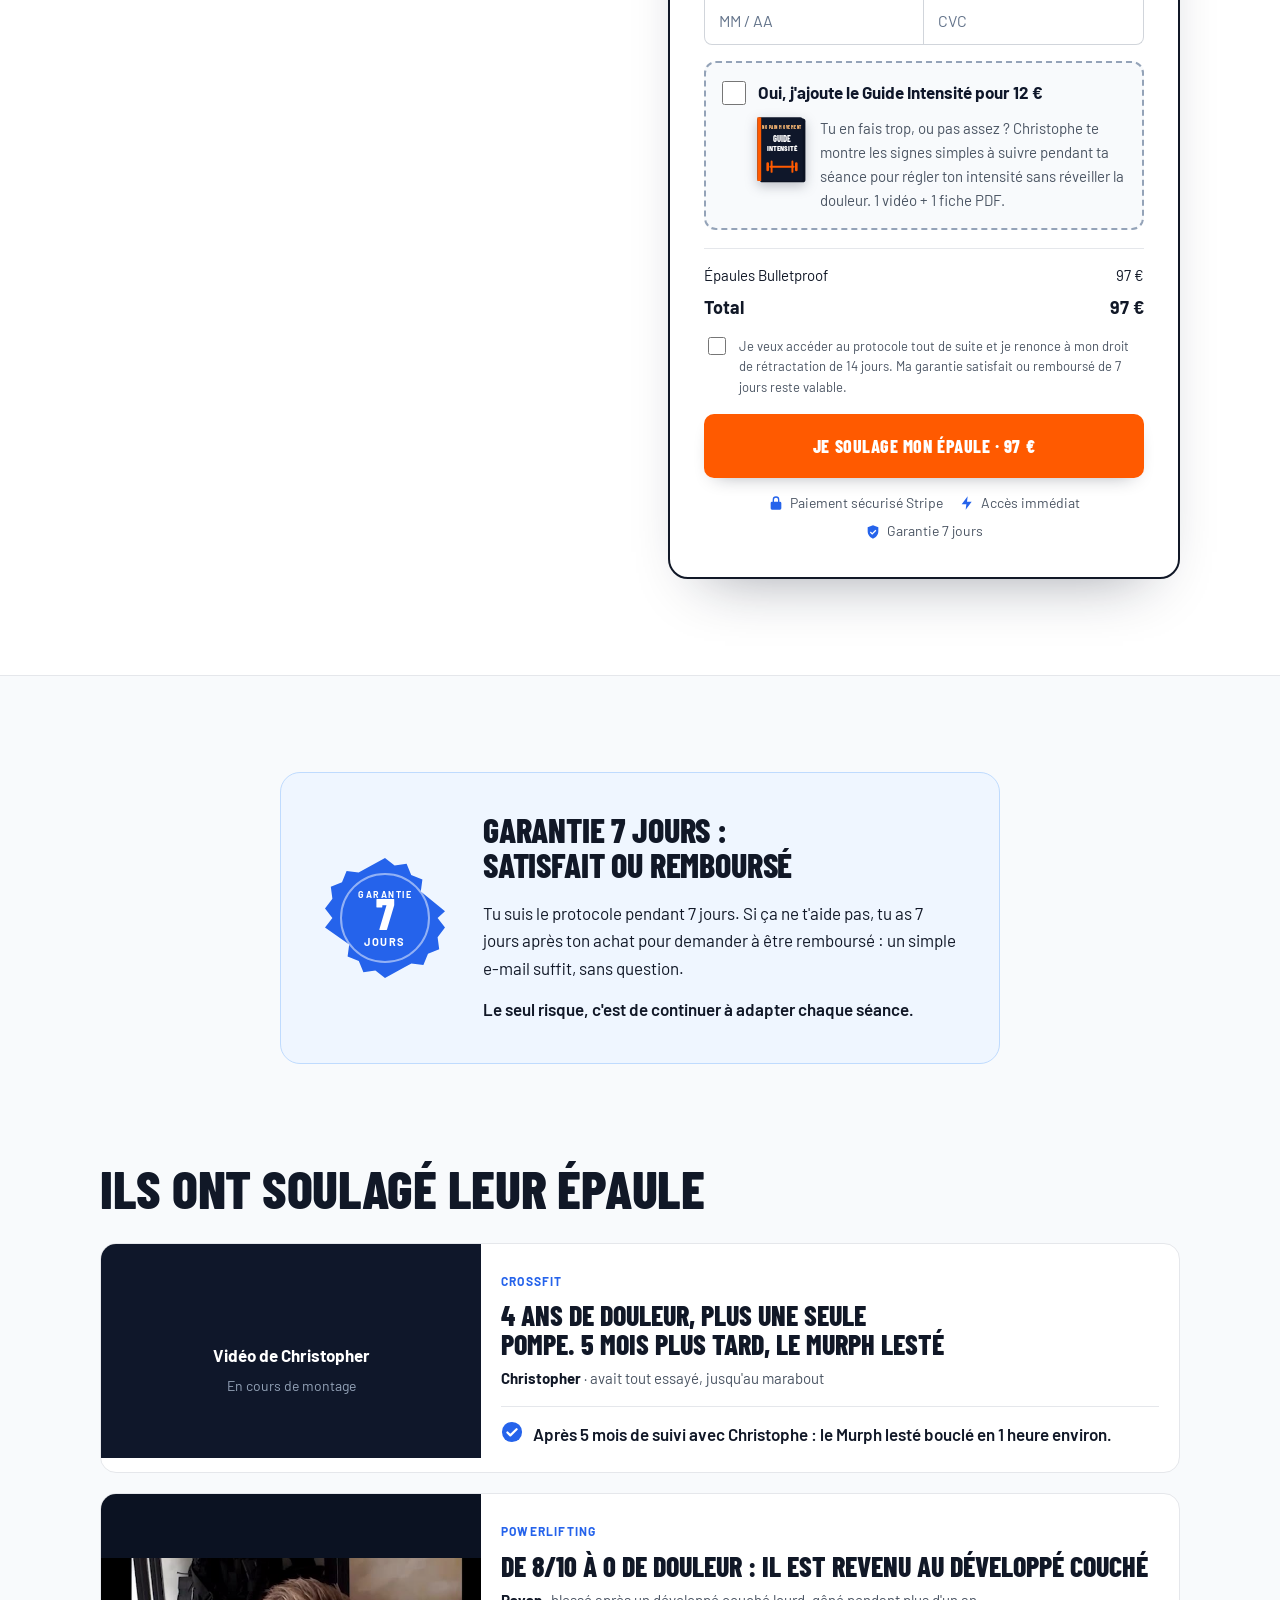
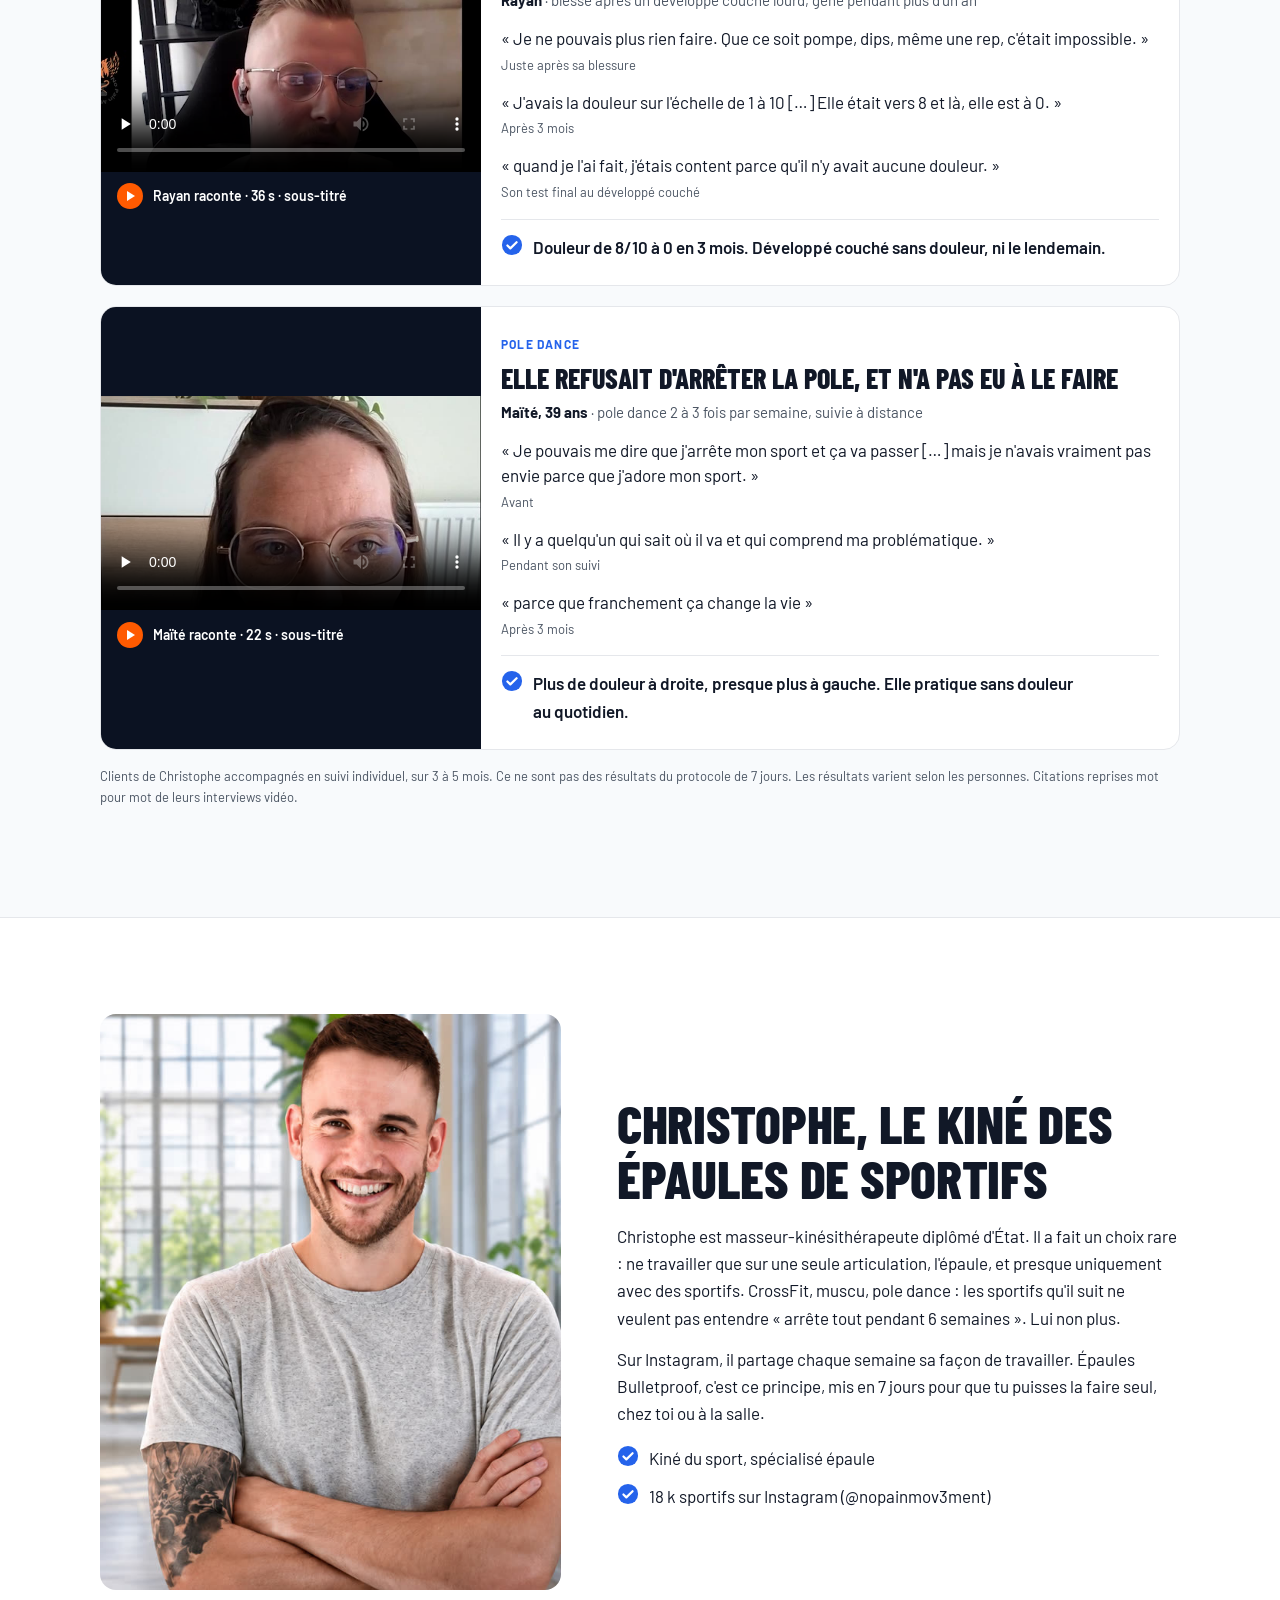
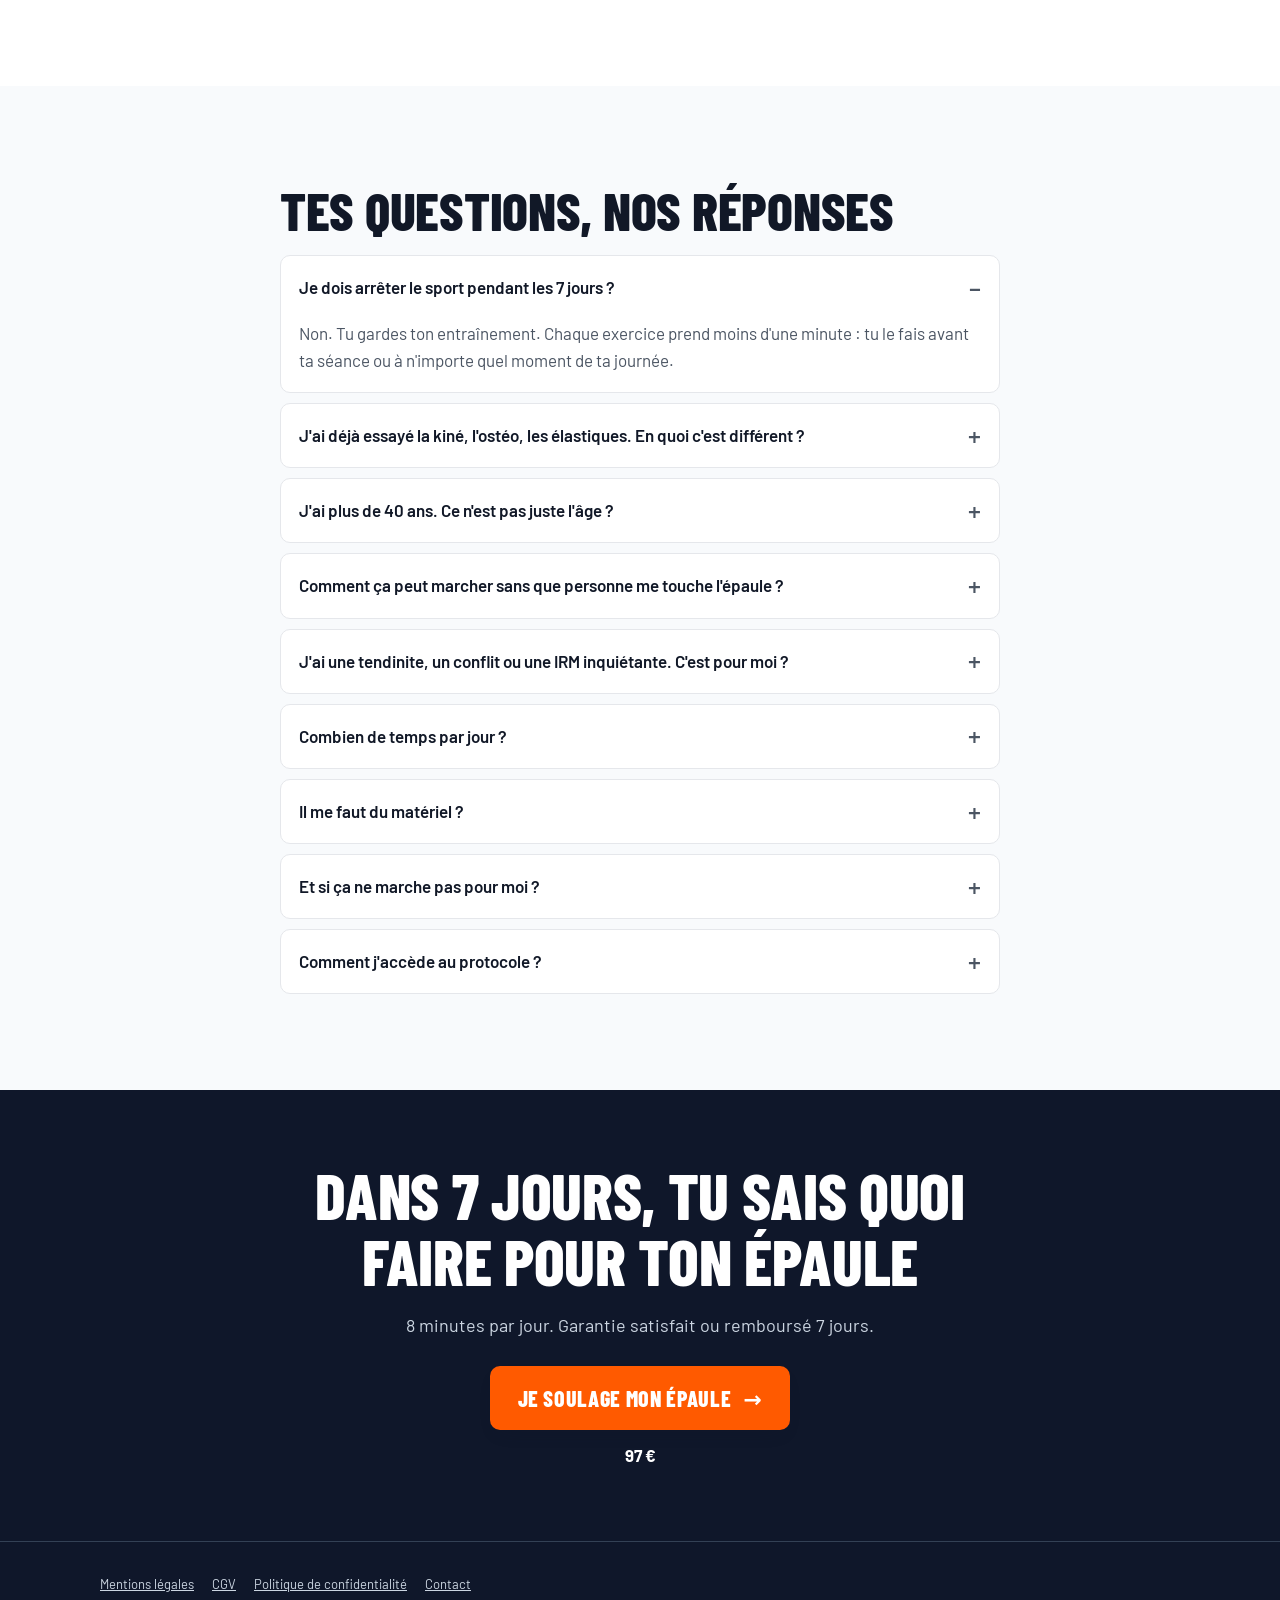
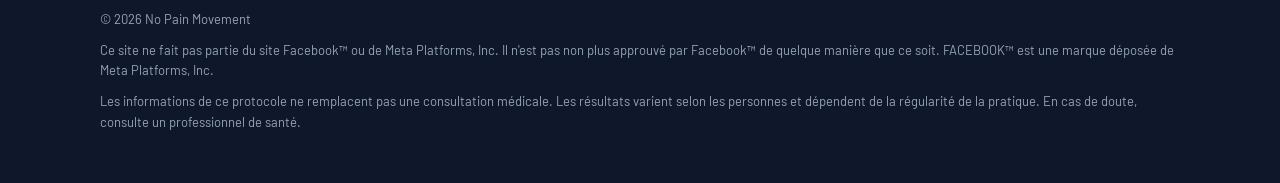
==== commit 81b8d1ed: "Retours du call Christophe : 180 accompagnés, 8 min par jour, garantie 7 jours, Guide Intensité, tém" ====
--- a/index.html
+++ b/index.html
@@ -4,9 +4,9 @@
 <meta charset="utf-8">
 <meta name="viewport" content="width=device-width, initial-scale=1, viewport-fit=cover">
 <title>Épaules Bulletproof · 7 jours pour soulager ton épaule</title>
-<meta name="description" content="7 jours pour soulager ton épaule. Un protocole de 8 minutes créé par un kiné spécialiste de l'épaule, tout en continuant à t'entraîner.">
+<meta name="description" content="7 jours pour soulager ton épaule. Un protocole de 8 minutes par jour créé par un kiné spécialiste de l'épaule, tout en continuant à t'entraîner.">
 <meta property="og:title" content="Épaules Bulletproof · 7 jours pour soulager ton épaule">
-<meta property="og:description" content="Un protocole de 8 minutes, en échauffement, tout en continuant à t'entraîner.">
+<meta property="og:description" content="Un protocole de 8 minutes par jour, tout en continuant à t'entraîner.">
 <meta property="og:image" content="img/hero-christophe.jpg">
 <meta name="theme-color" content="#0F172A">
 <link rel="preconnect" href="https://fonts.googleapis.com">
@@ -38,12 +38,12 @@
       <div>
         <span class="eyebrow">Tu as mal à l'épaule lorsque tu lèves le bras ?</span>
         <h1>7 jours pour soulager ton épaule</h1>
-        <p class="subhead">Un protocole de 8 minutes créé par un kiné de l'épaule, <em>sans arrêter de t'entraîner</em>.</p>
+        <p class="subhead">Un protocole de 8 minutes par jour créé par un kiné de l'épaule, <em>sans arrêter de t'entraîner</em>.</p>
         <figure class="hero-photo-m"><img src="img/hero-epaule-m.jpg" alt="Christophe sourit, une épaule anatomique en 3D au-dessus de sa main" width="800" height="450" fetchpriority="high"></figure>
         <div class="cta">
           <a class="btn" data-checkout href="#paiement">Je soulage mon épaule <span class="arr">→</span></a>
-          <div class="price-line"><s class="was"><span data-price-after></span> €</s> <b><span data-price></span> €</b> <span class="badge sm">-<span data-pct></span> %</span> · Accès à vie · Garantie 14 jours</div>
-          <a class="hero-proof" href="#avis"><span class="avs"><img src="img/av-rayan.jpg" alt="" width="28" height="28"><img src="img/av-jeremy.jpg" alt="" width="28" height="28"><img src="img/av-maite.jpg" alt="" width="28" height="28"></span><span><b>+129 épaules soignées</b> · suivi par <b>18 k sportifs</b></span></a>
+          <div class="price-line"><s class="was"><span data-price-after></span> €</s> <b><span data-price></span> €</b> <span class="badge sm">-<span data-pct></span> %</span> · Accès à vie · Garantie 7 jours</div>
+          <a class="hero-proof" href="#avis"><span class="avs"><img src="img/av-rayan.jpg" alt="" width="28" height="28"><img src="img/av-jeremy.jpg" alt="" width="28" height="28"><img src="img/av-maite.jpg" alt="" width="28" height="28"></span><span><b>+180 sportifs accompagnés</b> · <b>18 k</b> abonnés Instagram</span></a>
         </div>
       </div>
       <figure class="hero-photo hero-photo-d">
@@ -59,7 +59,7 @@
     <ul>
       <li><b><span data-count="7">7</span> jours</b>Épaules Bulletproof</li>
       <li><b><span data-count="8">8</span> min</b>durée du protocole</li>
-      <li><b>+<span data-count="129">129</span></b>épaules soignées</li>
+      <li><b>+<span data-count="180">180</span></b>sportifs accompagnés</li>
     </ul>
   </div>
 </div>
@@ -69,8 +69,8 @@
   <div class="wrap center">
     <h2>Ils s'entraînent à nouveau sans douleur</h2>
     <div class="quick-proofs">
-      <a class="qp" href="#histoire-rayan" data-reveal><img src="img/av-rayan.jpg" alt="" width="56" height="56" loading="lazy"><span class="who"><b>Rayan</b> · musculation</span><span class="res">De 8/10 à <span data-count="0" data-from="8">0</span>/10 de douleur</span><span class="what">Développé couché sans douleur</span></a>
-      <a class="qp" href="#histoire-jeremy" data-reveal><img src="img/av-jeremy.jpg" alt="" width="56" height="56" loading="lazy"><span class="who"><b>Jérémy, 35</b> · CrossFit</span><span class="res">Handstand</span><span class="what">HSPU et WOD sans douleur</span></a>
+      <a class="qp" href="#histoire-rayan" data-reveal><img src="img/av-rayan.jpg" alt="" width="56" height="56" loading="lazy"><span class="who"><b>Rayan</b> · powerlifting</span><span class="res">De 8/10 à <span data-count="0" data-from="8">0</span>/10 de douleur</span><span class="what">Développé couché sans douleur</span></a>
+      <a class="qp" href="#histoire-jeremy" data-reveal><img src="img/av-jeremy.jpg" alt="" width="56" height="56" loading="lazy"><span class="who"><b>Jérémy, 35</b> · CrossFit</span><span class="res">Équilibre sur les mains</span><span class="what">HSPU et WOD sans douleur</span></a>
       <a class="qp" href="#histoire-maite" data-reveal><img src="img/av-maite.jpg" alt="" width="56" height="56" loading="lazy"><span class="who"><b>Maïté, 39</b> · pole dance</span><span class="res">Bras levé</span><span class="what">Elle a gardé son sport</span></a>
     </div>
   </div>
@@ -130,13 +130,13 @@
       <h2>Ton épaule ne lâche pas. Elle se protège.</h2>
       <p class="oneliner">Teste ton épaule en 3 étapes simples et rapides :</p>
       <p>Quand tu as mal à l'épaule, ce n'est pas forcément qu'elle est abîmée. Souvent, elle freine un mouvement qu'elle ne contrôle plus assez bien. Le repos calme la douleur un temps, mais ne lui réapprend rien. Les élastiques au hasard non plus.</p>
-      <p>En cabinet, Christophe utilise une approche simple, la <b>modification de symptômes</b>. En clair : tu essaies un exercice, tu compares, tu gardes ce qui soulage.</p>
+      <p>Dans tous les suivis qu'il met en place, Christophe applique le même principe : la <b>modification de symptômes</b>. En clair : tu essaies un exercice, tu compares, tu gardes ce qui soulage.</p>
       <ol class="steps">
         <li><div><b>Un mouvement repère.</b>Celui qui coince : lever le bras, un développé, une traction.</div></li>
-        <li><div><b>Un exercice ciblé.</b>Une minute, guidé en vidéo.</div></li>
+        <li><div><b>Un exercice ciblé.</b>Moins d'une minute, guidé en vidéo. 3 à 4 exercices par jour, maximum.</div></li>
         <li><div><b>Tu refais le mouvement repère et tu compares.</b>Plus confortable ? Tu gardes l'exercice. Sinon, tu passes au suivant.</div></li>
       </ol>
-      <p>En 7 jours, tu construis <em>ta</em> routine d'échauffement avec les exercices qui ont marché pour toi.</p>
+      <p>En 7 jours, tu testes 15 mouvements et tu repères ceux qui soulagent <em>ton</em> épaule. Ensuite, tu sais quoi faire avant ta séance ou dans ta journée pour mieux la tolérer.</p>
     </div>
   </div>
 </section>
@@ -153,7 +153,7 @@
         </figure>
         <div class="story-body">
           <span class="tag">CrossFit</span>
-          <h3>Des deux épaules à l'arrêt au handstand sans douleur</h3>
+          <h3>Des deux épaules à l'arrêt à l'équilibre sur les mains, sans douleur</h3>
           <p class="ctx"><b>Jérémy, 35 ans</b> · CrossFit et foot, sport arrêté pendant des mois</p>
           <blockquote><q>C'était beaucoup de douleurs au repos, au travail, dans le sport, du coup arrêt du sport, en espérant que ça passe mais ça n'a pas fonctionné.</q><cite>Avant</cite></blockquote>
           <blockquote><q>j'ai réussi à faire les 10, 3 fois unbroken, sans gêne, sans douleur.</q><cite>Ses pompes, avant faites sur les genoux</cite></blockquote>
@@ -172,7 +172,7 @@
     <div class="mockup"><img src="img/mockup-complet.jpg" alt="Le protocole Épaules Bulletproof : la boîte, les vidéos sur ordinateur et téléphone, et le Bilan Articulaire offert" width="1200" height="800" loading="lazy"></div>
     <div>
       <h2>Comment se passent tes 7 jours</h2>
-      <p class="how-line">Une vidéo par jour, 8 minutes, un élastique. Tu la places en échauffement et tu continues ton sport.</p>
+      <p class="how-line">8 minutes par jour, un élastique et une balle. Chaque exercice prend moins d'une minute : avant ta séance ou à n'importe quel moment de ta journée. Et tu continues ton sport.</p>
     </div>
   </div>
 </section>
@@ -196,11 +196,11 @@
         </ol>
         <ul class="gets">
           <li><svg class="ico ico-trust"><use href="#ok"/></svg><span><b>Ton mouvement repère</b> : le test de 10 secondes qui te montre, jour après jour, si ton épaule va mieux.</span></li>
-          <li><svg class="ico ico-trust"><use href="#ok"/></svg><span><b>7 vidéos de 8 minutes</b> guidées par Christophe, à faire en échauffement avant ta séance.</span></li>
+          <li><svg class="ico ico-trust"><use href="#ok"/></svg><span><b>15 mouvements guidés en vidéo</b> par Christophe : 3 à 4 à tester par jour, moins d'une minute chacun.</span></li>
           <li><svg class="ico ico-trust"><use href="#ok"/></svg><span><b>Les exercices qui soulagent <em>ton</em> épaule</b> : tu les essaies un par un, tu gardes ce qui marche, tu laisses le reste.</span></li>
-          <li><svg class="ico ico-trust"><use href="#ok"/></svg><span><b>Ta routine finale</b> : ton échauffement épaule sur mesure, à refaire avant chaque séance.</span></li>
-          <li><svg class="ico ico-trust"><use href="#ok"/></svg><span><b>Sans arrêter le sport</b>, avec un seul élastique, chez toi ou à la salle.</span></li>
-          <li><svg class="ico ico-trust"><use href="#ok"/></svg><span><b>Accès à vie</b>, sur téléphone, tablette et ordinateur.</span></li>
+          <li><svg class="ico ico-trust"><use href="#ok"/></svg><span><b>Ce que tu gardes</b> : les exercices à placer dans ton échauffement ou dans ta journée pour mieux tolérer tes séances.</span></li>
+          <li><svg class="ico ico-trust"><use href="#ok"/></svg><span><b>Sans arrêter le sport</b>, avec un élastique et une balle de massage (ou de tennis), chez toi ou à la salle.</span></li>
+          <li><svg class="ico ico-trust"><use href="#ok"/></svg><span><b>Accès à vie</b>, sur l'appli mobile, ta tablette ou ton ordinateur.</span></li>
         </ul>
       </div>
       <div class="plus" aria-hidden="true">+</div>
@@ -209,7 +209,7 @@
         <div>
           <span class="lab">Bonus offert</span>
           <h3>Le Bilan Articulaire avec Christophe</h3>
-          <p>Un appel visio de 30 minutes avec un kiné spécialiste de l'épaule, à la fin de tes 7 jours, pour faire le point et savoir quoi faire ensuite. Christophe veut savoir ce que le protocole a changé pour toi : c'est aussi comme ça qu'il l'améliore.</p>
+          <p>Un appel visio de 30 minutes avec un kiné spécialiste de l'épaule, à réserver juste après ton achat, pour faire le point et savoir quoi faire ensuite. Christophe veut savoir ce que le protocole a changé pour toi : c'est aussi comme ça qu'il l'améliore.</p>
           <span class="lim">Limité à <span data-slots></span> places par semaine</span>
         </div>
       </div>
@@ -243,18 +243,18 @@
         <div class="card-row"><div class="input ph">MM / AA</div><div class="input ph">CVC</div></div>
       </label>
       <div class="bump">
-        <label for="bump"><input type="checkbox" id="bump"><span class="t">Oui, j'ajoute le Guide Performance pour <span data-bump-price></span>&nbsp;€</span></label>
-        <div class="bump-body"><svg class="bump-mock" viewBox="0 0 80 104" aria-hidden="true"><rect x="6" y="4" width="70" height="98" rx="4" fill="#0B1222"/><rect x="2" y="2" width="70" height="98" rx="4" fill="#0F172A"/><rect x="2" y="2" width="6" height="98" fill="#FF5A00"/><text x="40" y="20" text-anchor="middle" fill="#FDBA74" font-family="Barlow Condensed, sans-serif" font-weight="800" font-size="7" letter-spacing=".8">NO PAIN MOVEMENT</text><text x="40" y="40" text-anchor="middle" fill="#fff" font-family="Barlow Condensed, sans-serif" font-weight="800" font-size="13">GUIDE</text><text x="40" y="54" text-anchor="middle" fill="#fff" font-family="Barlow Condensed, sans-serif" font-weight="800" font-size="11">PERFORMANCE</text><g stroke="#FF5A00" stroke-width="3" stroke-linecap="round"><path d="M22 78h36"/><path d="M24 70v16M56 70v16"/></g><g stroke="#FF5A00" stroke-width="4" stroke-linecap="round"><path d="M18 73v10M62 73v10"/></g></svg><p>Développé, tractions, dips, wall balls : pour chaque mouvement douloureux, découvre l'alternative à faire à la place pendant que ton épaule récupère. 12 fiches + 1 vidéo.</p></div>
+        <label for="bump"><input type="checkbox" id="bump"><span class="t">Oui, j'ajoute le Guide Intensité pour <span data-bump-price></span>&nbsp;€</span></label>
+        <div class="bump-body"><svg class="bump-mock" viewBox="0 0 80 104" aria-hidden="true"><rect x="6" y="4" width="70" height="98" rx="4" fill="#0B1222"/><rect x="2" y="2" width="70" height="98" rx="4" fill="#0F172A"/><rect x="2" y="2" width="6" height="98" fill="#FF5A00"/><text x="40" y="20" text-anchor="middle" fill="#FDBA74" font-family="Barlow Condensed, sans-serif" font-weight="800" font-size="7" letter-spacing=".8">NO PAIN MOVEMENT</text><text x="40" y="40" text-anchor="middle" fill="#fff" font-family="Barlow Condensed, sans-serif" font-weight="800" font-size="13">GUIDE</text><text x="40" y="54" text-anchor="middle" fill="#fff" font-family="Barlow Condensed, sans-serif" font-weight="800" font-size="12">INTENSITÉ</text><g stroke="#FF5A00" stroke-width="3" stroke-linecap="round"><path d="M22 78h36"/><path d="M24 70v16M56 70v16"/></g><g stroke="#FF5A00" stroke-width="4" stroke-linecap="round"><path d="M18 73v10M62 73v10"/></g></svg><p>Tu en fais trop, ou pas assez ? Christophe te montre les signes simples à suivre pendant ta séance pour régler ton intensité sans réveiller la douleur. 1 vidéo + 1 fiche PDF.</p></div>
       </div>
       <div class="totals">
         <div><span>Épaules Bulletproof</span><span><span data-price></span> €</span></div>
-        <div data-bump-line hidden><span>Guide Performance</span><span><span data-bump-price></span> €</span></div>
+        <div data-bump-line hidden><span>Guide Intensité</span><span><span data-bump-price></span> €</span></div>
         <div class="tot"><span>Total</span><span><span data-total></span> €</span></div>
       </div>
-      <label class="legal" id="consent-wrap"><input type="checkbox" id="consent" aria-describedby="consent-err">Je veux accéder au protocole tout de suite et je renonce à mon droit de rétractation de 14 jours. Ma garantie satisfait ou remboursé de 14 jours reste valable.</label>
+      <label class="legal" id="consent-wrap"><input type="checkbox" id="consent" aria-describedby="consent-err">Je veux accéder au protocole tout de suite et je renonce à mon droit de rétractation de 14 jours. Ma garantie satisfait ou remboursé de 7 jours reste valable.</label>
       <p class="err" id="consent-err" role="alert" hidden>Coche la case juste au-dessus pour accéder au protocole tout de suite.</p>
       <button class="btn block" id="pay"><span>Je soulage mon épaule · <span data-total></span>&nbsp;€</span></button>
-      <div class="fine"><span><svg><use href="#lock"/></svg>Paiement sécurisé Stripe</span><span><svg><use href="#bolt"/></svg>Accès immédiat</span><span><svg><use href="#shield"/></svg>Garantie 14 jours</span></div>
+      <div class="fine"><span><svg><use href="#lock"/></svg>Paiement sécurisé Stripe</span><span><svg><use href="#bolt"/></svg>Accès immédiat</span><span><svg><use href="#shield"/></svg>Garantie 7 jours</span></div>
     </form>
   </div>
 </section>
@@ -266,13 +266,13 @@
       <svg class="seal" viewBox="0 0 128 128" aria-hidden="true">
         <path fill="currentColor" d="M64 4l9.6 7.4 12-1.6 4.6 11.2 11.2 4.6-1.6 12L124 57.2 116.6 64l7.4 9.6-7.4 9.6 1.6 12-11.2 4.6-4.6 11.2-12-1.6L64 124l-9.6-7.4-12 1.6-4.6-11.2-11.2-4.6 1.6-12L4 73.6 11.4 64 4 54.4l7.4-9.6-1.6-12 11.2-4.6 4.6-11.2 12 1.6z"/>
         <circle cx="64" cy="64" r="44" fill="none" stroke="#fff" stroke-width="2" opacity=".5"/>
-        <text x="64" y="76" text-anchor="middle" fill="#fff" font-family="Barlow Condensed" font-weight="800" font-size="38">14</text>
+        <text x="64" y="76" text-anchor="middle" fill="#fff" font-family="Barlow Condensed" font-weight="800" font-size="44">7</text>
         <text x="64" y="92" text-anchor="middle" fill="#fff" font-family="Barlow" font-weight="700" font-size="11" letter-spacing="1.5">JOURS</text>
         <text x="64" y="44" text-anchor="middle" fill="#fff" font-family="Barlow" font-weight="700" font-size="9" letter-spacing="1.5">GARANTIE</text>
       </svg>
       <div>
-        <h2 style="font-size:34px">Garantie 14 jours : satisfait ou remboursé</h2>
-        <p>Tu suis le protocole pendant 7 jours. Si ça ne t'aide pas, tu as jusqu'à 14 jours après ton achat pour demander à être remboursé : un simple e-mail suffit, sans question.</p>
+        <h2 style="font-size:34px">Garantie 7 jours : satisfait ou remboursé</h2>
+        <p>Tu suis le protocole pendant 7 jours. Si ça ne t'aide pas, tu as 7 jours après ton achat pour demander à être remboursé : un simple e-mail suffit, sans question.</p>
         <p style="margin:0;font-weight:600">Le seul risque, c'est de continuer à adapter chaque séance.</p>
       </div>
     </div>
@@ -282,17 +282,28 @@
 <!-- 12. Témoignages complets -->
 <section id="temoignages" style="padding-top:0">
   <div class="wrap">
-    <h2>Ils ont soigné leurs épaules</h2>
+    <h2>Ils ont soulagé leur épaule</h2>
     <div class="stories">
+      <article class="story" id="histoire-christopher" data-reveal>
+        <figure class="story-vid story-wait">
+          <div class="vid-wait"><span class="play" aria-hidden="true"></span><b>Vidéo de Christopher</b><span>En cours de montage</span></div>
+        </figure>
+        <div class="story-body">
+          <span class="tag">CrossFit</span>
+          <h3>4 ans de douleur, plus une seule pompe. 5 mois plus tard, le Murph lesté</h3>
+          <p class="ctx"><b>Christopher</b> · avait tout essayé, jusqu'au marabout</p>
+          <p class="res"><svg class="ico ico-trust"><use href="#ok"/></svg><span>Après 5 mois de suivi avec Christophe : le Murph lesté bouclé en 1 heure environ.</span></p>
+        </div>
+      </article>
       <article class="story" id="histoire-rayan" data-reveal>
         <figure class="story-vid">
           <video src="img/temoignage-rayan.mp4" poster="img/temoignage-rayan-poster.jpg" controls playsinline preload="none" controlslist="nodownload" aria-label="Extrait de l'interview vidéo de Rayan avec Christophe"></video>
           <figcaption><span class="play" aria-hidden="true"></span>Rayan raconte · 36 s · sous-titré</figcaption>
         </figure>
         <div class="story-body">
-          <span class="tag">Musculation</span>
+          <span class="tag">Powerlifting</span>
           <h3>De 8/10 à 0 de douleur : il est revenu au développé couché</h3>
-          <p class="ctx"><b>Rayan</b> · blessé après un bench lourd, gêné pendant plus d'un an</p>
+          <p class="ctx"><b>Rayan</b> · blessé après un développé couché lourd, gêné pendant plus d'un an</p>
           <blockquote><q>Je ne pouvais plus rien faire. Que ce soit pompe, dips, même une rep, c'était impossible.</q><cite>Juste après sa blessure</cite></blockquote>
           <blockquote><q>J'avais la douleur sur l'échelle de 1 à 10 […] Elle était vers 8 et là, elle est à 0.</q><cite>Après 3 mois</cite></blockquote>
           <blockquote><q>quand je l'ai fait, j'étais content parce qu'il n'y avait aucune douleur.</q><cite>Son test final au développé couché</cite></blockquote>
@@ -315,7 +326,7 @@
         </div>
       </article>
     </div>
-    <p class="proof-note">Clients de Christophe accompagnés en suivi individuel, sur environ 3 mois. Ce ne sont pas des résultats du protocole de 7 jours. Les résultats varient selon les personnes. Citations reprises mot pour mot de leurs interviews vidéo.</p>
+    <p class="proof-note">Clients de Christophe accompagnés en suivi individuel, sur 3 à 5 mois. Ce ne sont pas des résultats du protocole de 7 jours. Les résultats varient selon les personnes. Citations reprises mot pour mot de leurs interviews vidéo.</p>
   </div>
 </section>
 
@@ -325,8 +336,8 @@
     <figure class="me-photo" style="margin:0"><img src="img/christophe-auteur.jpg" alt="Christophe, bras croisés, souriant" width="600" height="813" loading="lazy"></figure>
     <div>
       <h2>Christophe, le kiné des épaules de sportifs</h2>
-      <p>Christophe est masseur-kinésithérapeute diplômé d'État. Il a fait un choix rare : ne travailler que sur une seule articulation, l'épaule, et presque uniquement avec des sportifs. CrossFit, muscu, pole dance : ses patients ne veulent pas entendre « arrête tout pendant 6 semaines ». Lui non plus.</p>
-      <p>Sur Instagram, il montre chaque semaine ce qu'il fait en cabinet. Épaules Bulletproof, c'est cette méthode, mise en 7 jours pour que tu puisses la faire seul, chez toi ou à la salle.</p>
+      <p>Christophe est masseur-kinésithérapeute diplômé d'État. Il a fait un choix rare : ne travailler que sur une seule articulation, l'épaule, et presque uniquement avec des sportifs. CrossFit, muscu, pole dance : les sportifs qu'il suit ne veulent pas entendre « arrête tout pendant 6 semaines ». Lui non plus.</p>
+      <p>Sur Instagram, il partage chaque semaine sa façon de travailler. Épaules Bulletproof, c'est ce principe, mis en 7 jours pour que tu puisses la faire seul, chez toi ou à la salle.</p>
       <ul class="facts">
         <li><svg class="ico ico-trust"><use href="#ok"/></svg><span>Kiné du sport, spécialisé épaule</span></li>
         <li><svg class="ico ico-trust"><use href="#ok"/></svg><span>18 k sportifs sur Instagram (@nopainmov3ment)</span></li>
@@ -339,15 +350,15 @@
 <section>
   <div class="narrow faq">
     <h2>Tes questions, nos réponses</h2>
-    <details open><summary>Je dois arrêter le sport pendant les 7 jours ?</summary><p>Non. Le protocole se fait en échauffement, avant ta séance, et tu gardes ton entraînement. Tu continues tes WOD et tes séances pendant les 7 jours.</p></details>
-    <details><summary>J'ai déjà essayé la kiné, l'ostéo, les élastiques. En quoi c'est différent ?</summary><p>Tu ne suis pas une liste d'exercices au hasard. Tu découvres ce que chaque exercice change, et tu gardes ceux qui soulagent <em>ton</em> épaule. Et tout est pensé uniquement pour l'épaule du sportif.</p></details>
+    <details open><summary>Je dois arrêter le sport pendant les 7 jours ?</summary><p>Non. Tu gardes ton entraînement. Chaque exercice prend moins d'une minute : tu le fais avant ta séance ou à n'importe quel moment de ta journée.</p></details>
+    <details><summary>J'ai déjà essayé la kiné, l'ostéo, les élastiques. En quoi c'est différent ?</summary><p>Ici, chaque exercice est vérifié sur ton mouvement repère : tu sens tout de suite ce qu'il change, et tu ne gardes que ceux qui soulagent <em>ton</em> épaule. Et tout est pensé uniquement pour l'épaule du sportif.</p></details>
     <details><summary>J'ai plus de 40 ans. Ce n'est pas juste l'âge ?</summary><p>L'âge change la récupération, pas le principe. Le test part de ce que ton épaule ressent aujourd'hui, à 25 ans comme à 55.</p></details>
     <details><summary>Comment ça peut marcher sans que personne me touche l'épaule ?</summary><p>Le test, c'est toi qui le fais : tu sens directement si un exercice change le mouvement qui coince. Et à la fin, le Bilan Articulaire te permet d'en parler avec Christophe.</p></details>
-    <details><summary>J'ai une tendinite, un conflit ou une IRM inquiétante. C'est pour moi ?</summary><p>Le protocole s'adresse aux douleurs d'épaule liées à l'entraînement. Il ne remplace pas un avis médical. Après un traumatisme récent, une perte de force brutale ou une douleur qui ne baisse pas au repos, consulte d'abord un médecin.</p></details>
-    <details><summary>Combien de temps par jour ?</summary><p>8 minutes, à placer en échauffement.</p></details>
-    <details><summary>Il me faut du matériel ?</summary><p>Un élastique de résistance suffit. Chez toi ou à la salle.</p></details>
-    <details><summary>Et si ça ne marche pas pour moi ?</summary><p>Tu as 14 jours après ton achat pour être remboursé, sur simple e-mail : de quoi faire les 7 jours et décider tranquillement.</p></details>
-    <details><summary>Comment j'accède au protocole ?</summary><p>Juste après le paiement, tu reçois ton accès par e-mail. Téléphone, tablette ou ordinateur, à vie.</p></details>
+    <details><summary>J'ai une tendinite, un conflit ou une IRM inquiétante. C'est pour moi ?</summary><p>Le protocole s'adresse aux douleurs d'épaule liées à l'entraînement. Il ne remplace pas un avis médical. Après un traumatisme récent ou une perte de force brutale, consulte d'abord un médecin.</p></details>
+    <details><summary>Combien de temps par jour ?</summary><p>8 minutes au total, en petites séquences de moins d'une minute : avant ta séance ou à n'importe quel moment de ta journée.</p></details>
+    <details><summary>Il me faut du matériel ?</summary><p>Un élastique de résistance et une balle de massage (une balle de tennis fait l'affaire). Chez toi ou à la salle.</p></details>
+    <details><summary>Et si ça ne marche pas pour moi ?</summary><p>Tu as 7 jours après ton achat pour être remboursé, sur simple e-mail : pile le temps de faire le protocole et de décider.</p></details>
+    <details><summary>Comment j'accède au protocole ?</summary><p>Juste après le paiement, tu reçois ton accès par e-mail. Sur l'appli mobile, ta tablette ou ton ordinateur, à vie.</p></details>
   </div>
 </section>
 
@@ -355,7 +366,7 @@
 <section class="final">
   <div class="narrow">
     <h2>Dans 7 jours, tu sais quoi faire pour ton épaule</h2>
-    <p class="sub">8 minutes par jour, en échauffement. Garantie satisfait ou remboursé 14 jours.</p>
+    <p class="sub">8 minutes par jour. Garantie satisfait ou remboursé 7 jours.</p>
     <a class="btn" data-checkout href="#paiement">Je soulage mon épaule <span class="arr">→</span></a>
     <div class="price-line"><s class="was"><span data-price-after></span> €</s> <b><span data-price></span> €</b> <span data-launch-only>jusqu'au 30/11 à 23 h 59</span></div>
     <div class="cd-big cd-dark" data-launch-only role="timer" aria-label="Temps restant avant la fin du prix de lancement"><span class="cd-l">Fin du prix de lancement dans</span><div class="cd-u"><span><b data-cd="d">00</b>jours</span><span><b data-cd="h">00</b>heures</span><span><b data-cd="m">00</b>min</span><span><b data-cd="s">00</b>sec</span></div></div>
--- a/styles.css
+++ b/styles.css
@@ -575,3 +575,9 @@
 .vstack > * { min-width: 0; }
 .core { overflow: hidden; }
 .days { scroll-padding-left: 20px; }
+
+/* Témoignage en attente de vidéo (18/11) */
+.story-wait{background:#0F172A;aspect-ratio:16/9;margin:0;display:grid;place-items:center}
+.vid-wait{display:grid;justify-items:center;gap:6px;color:#fff;text-align:center;padding:20px}
+.vid-wait .play{position:static;margin-bottom:6px}
+.vid-wait span:last-child{color:#94A3B8;font-size:14px}
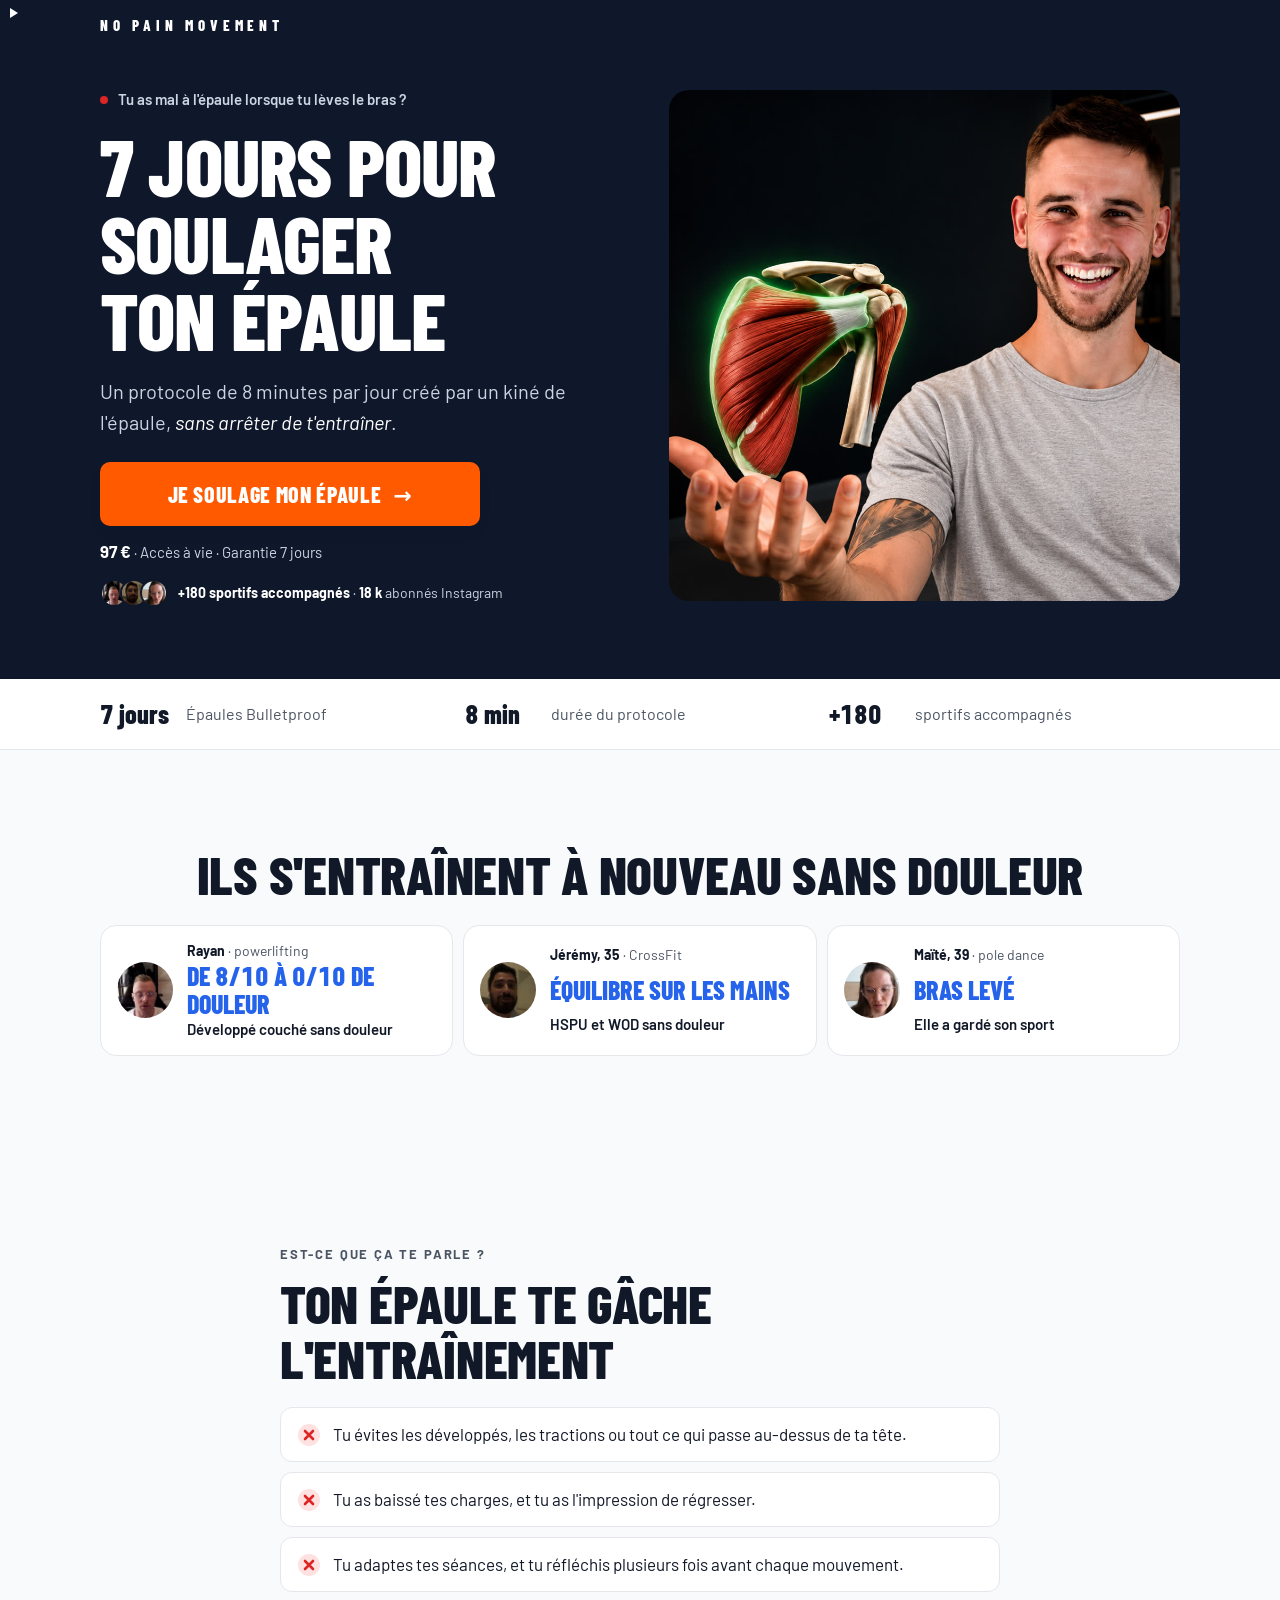
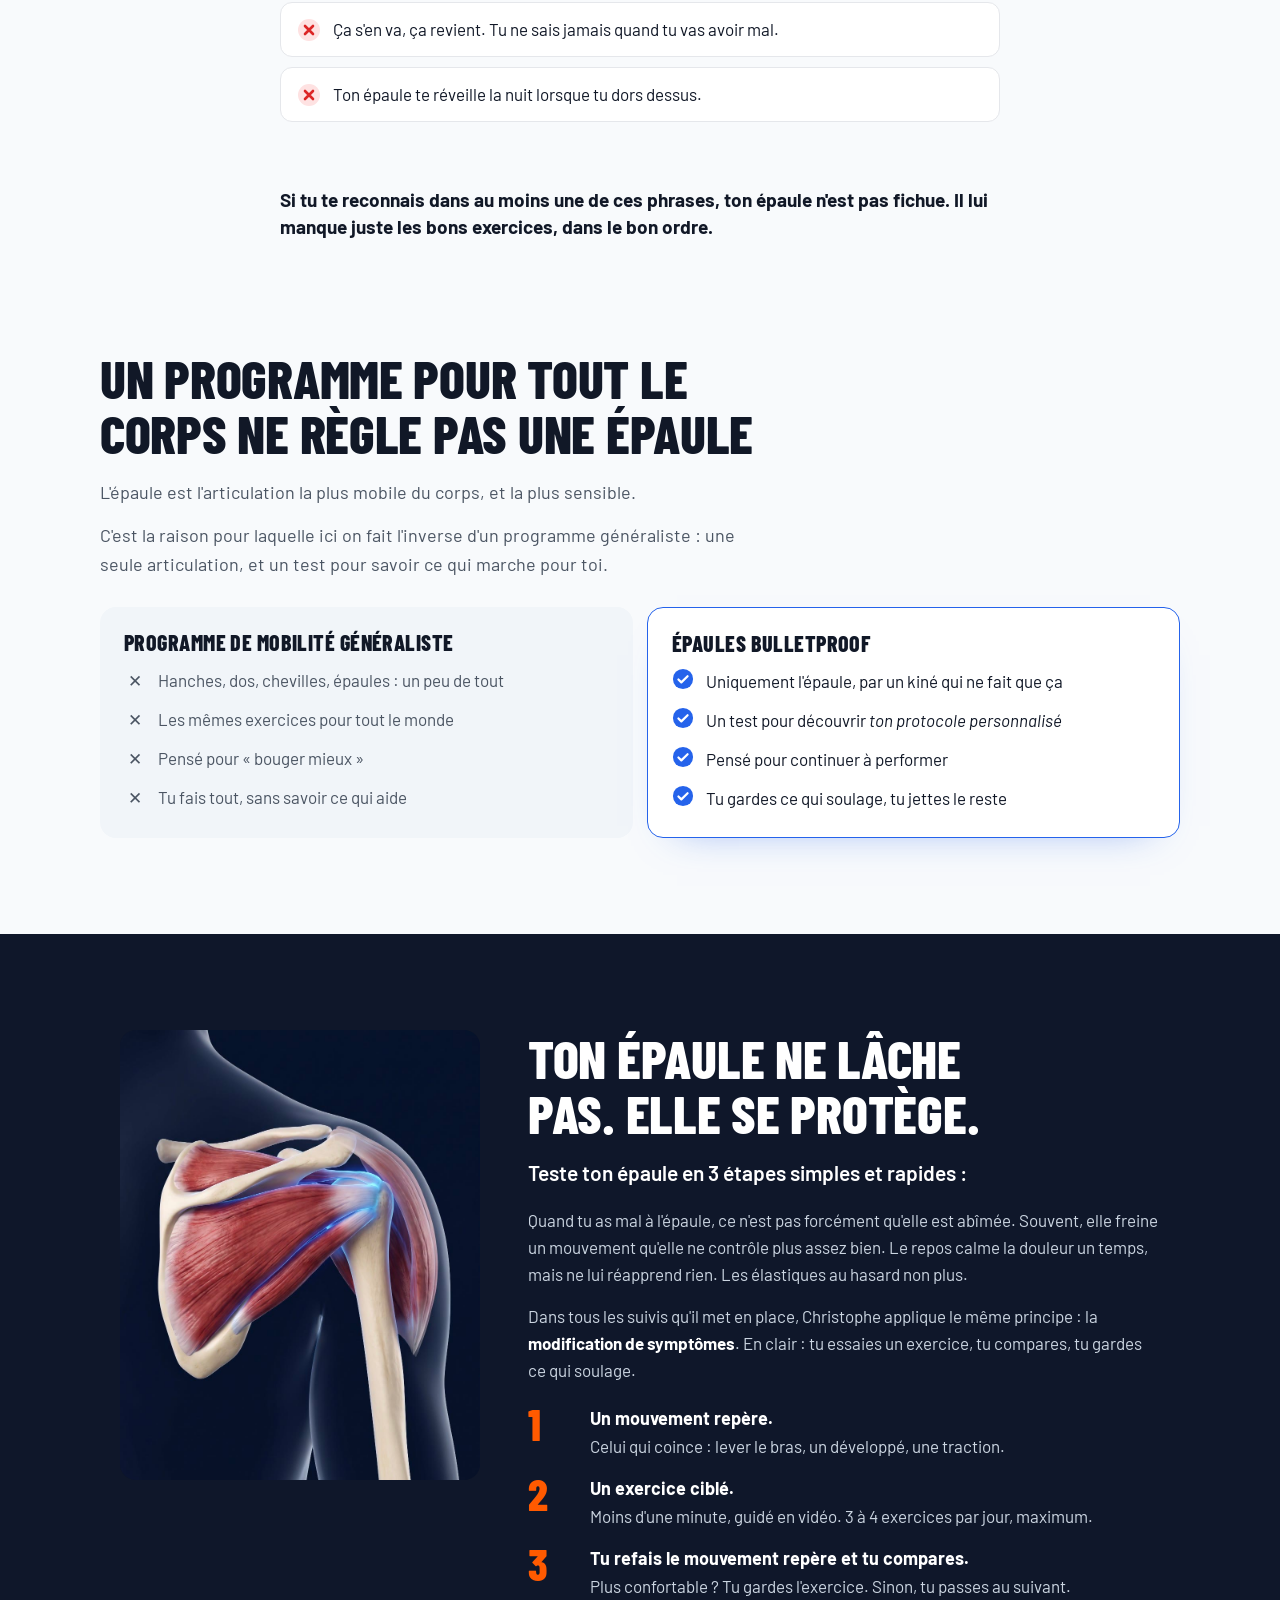
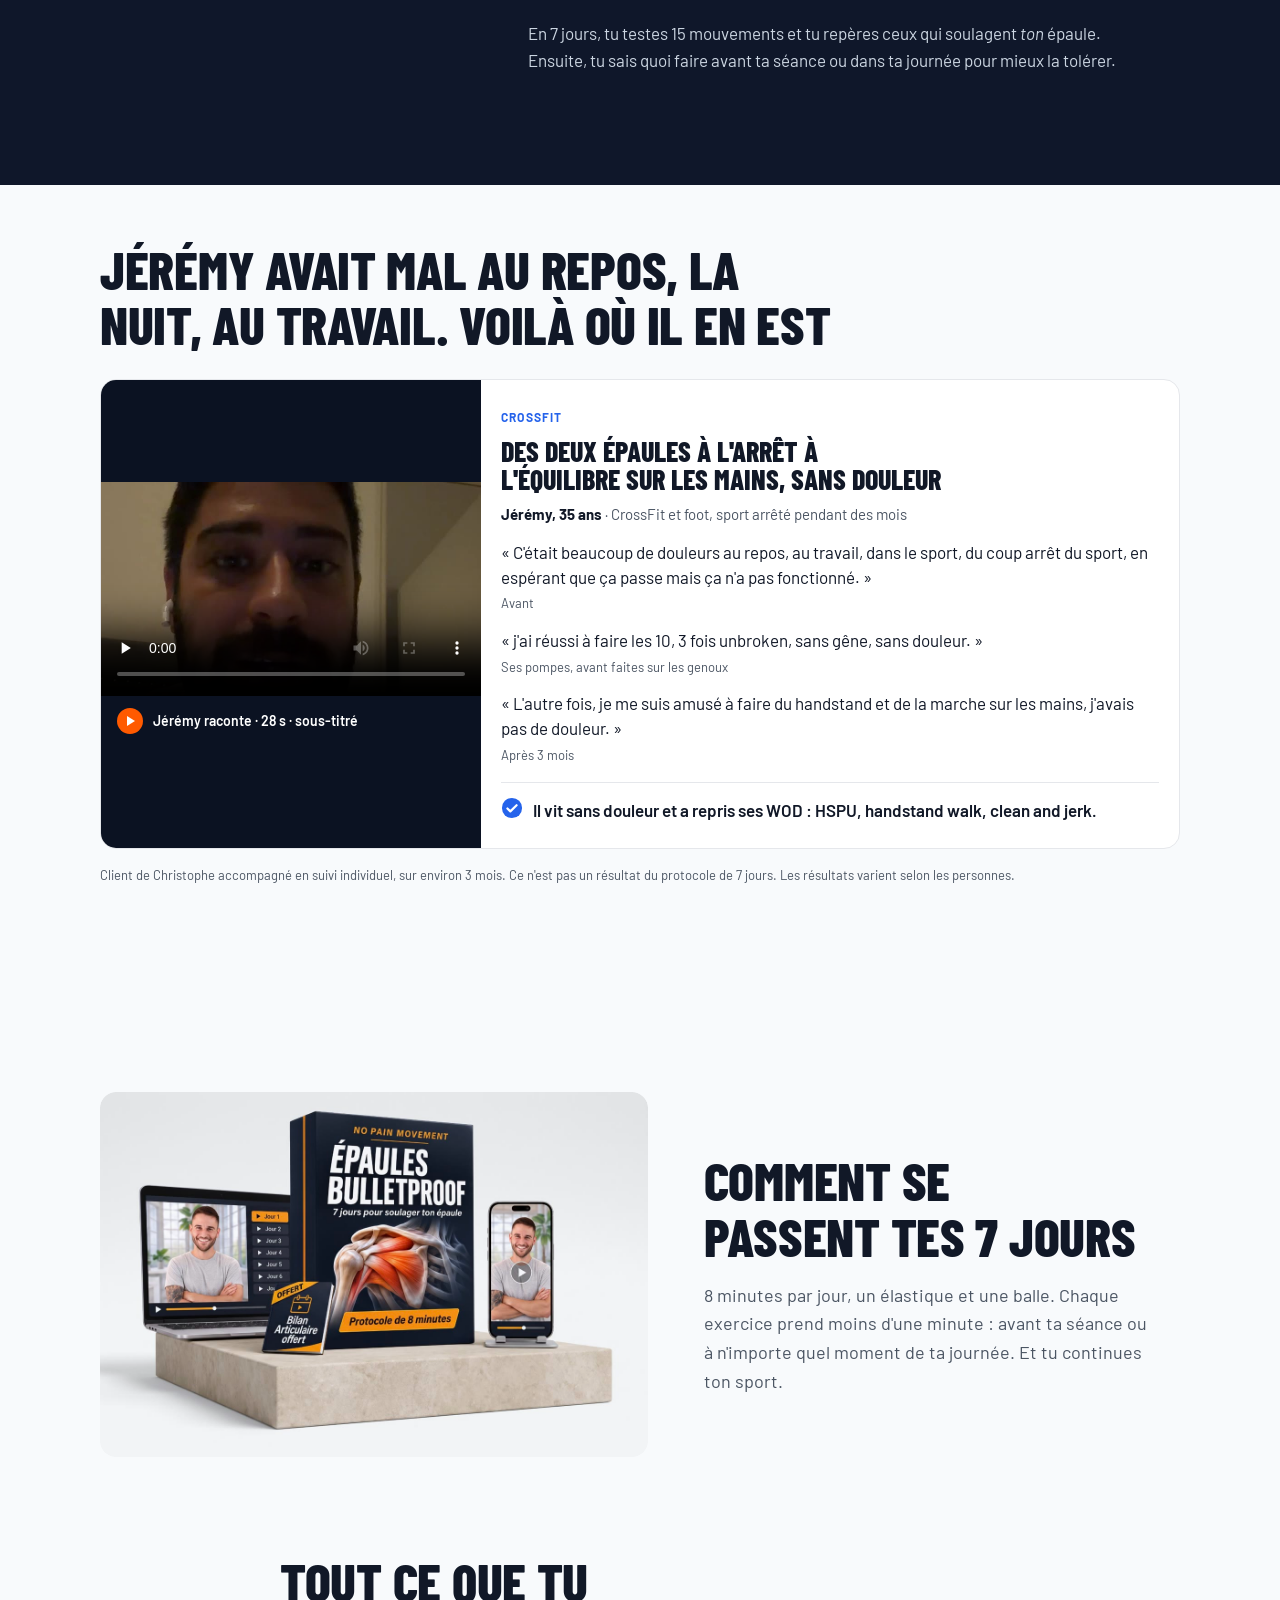
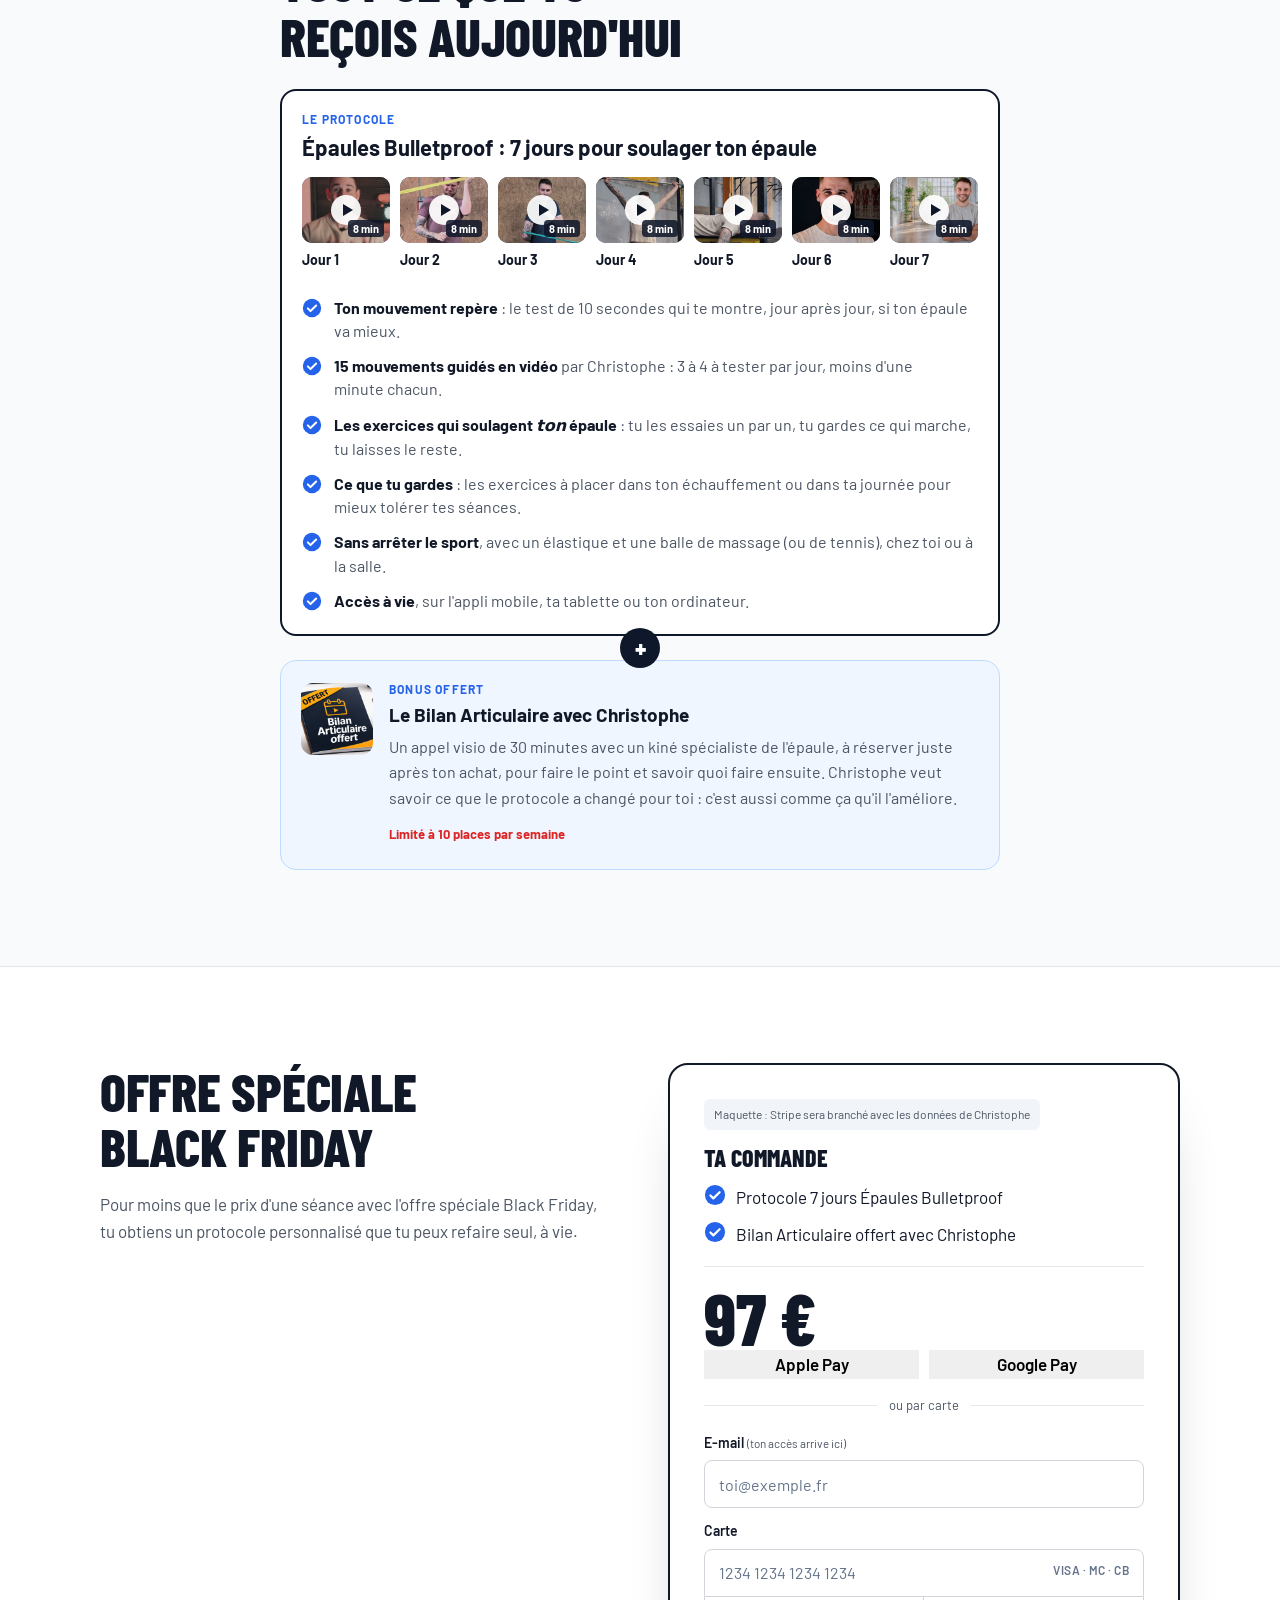
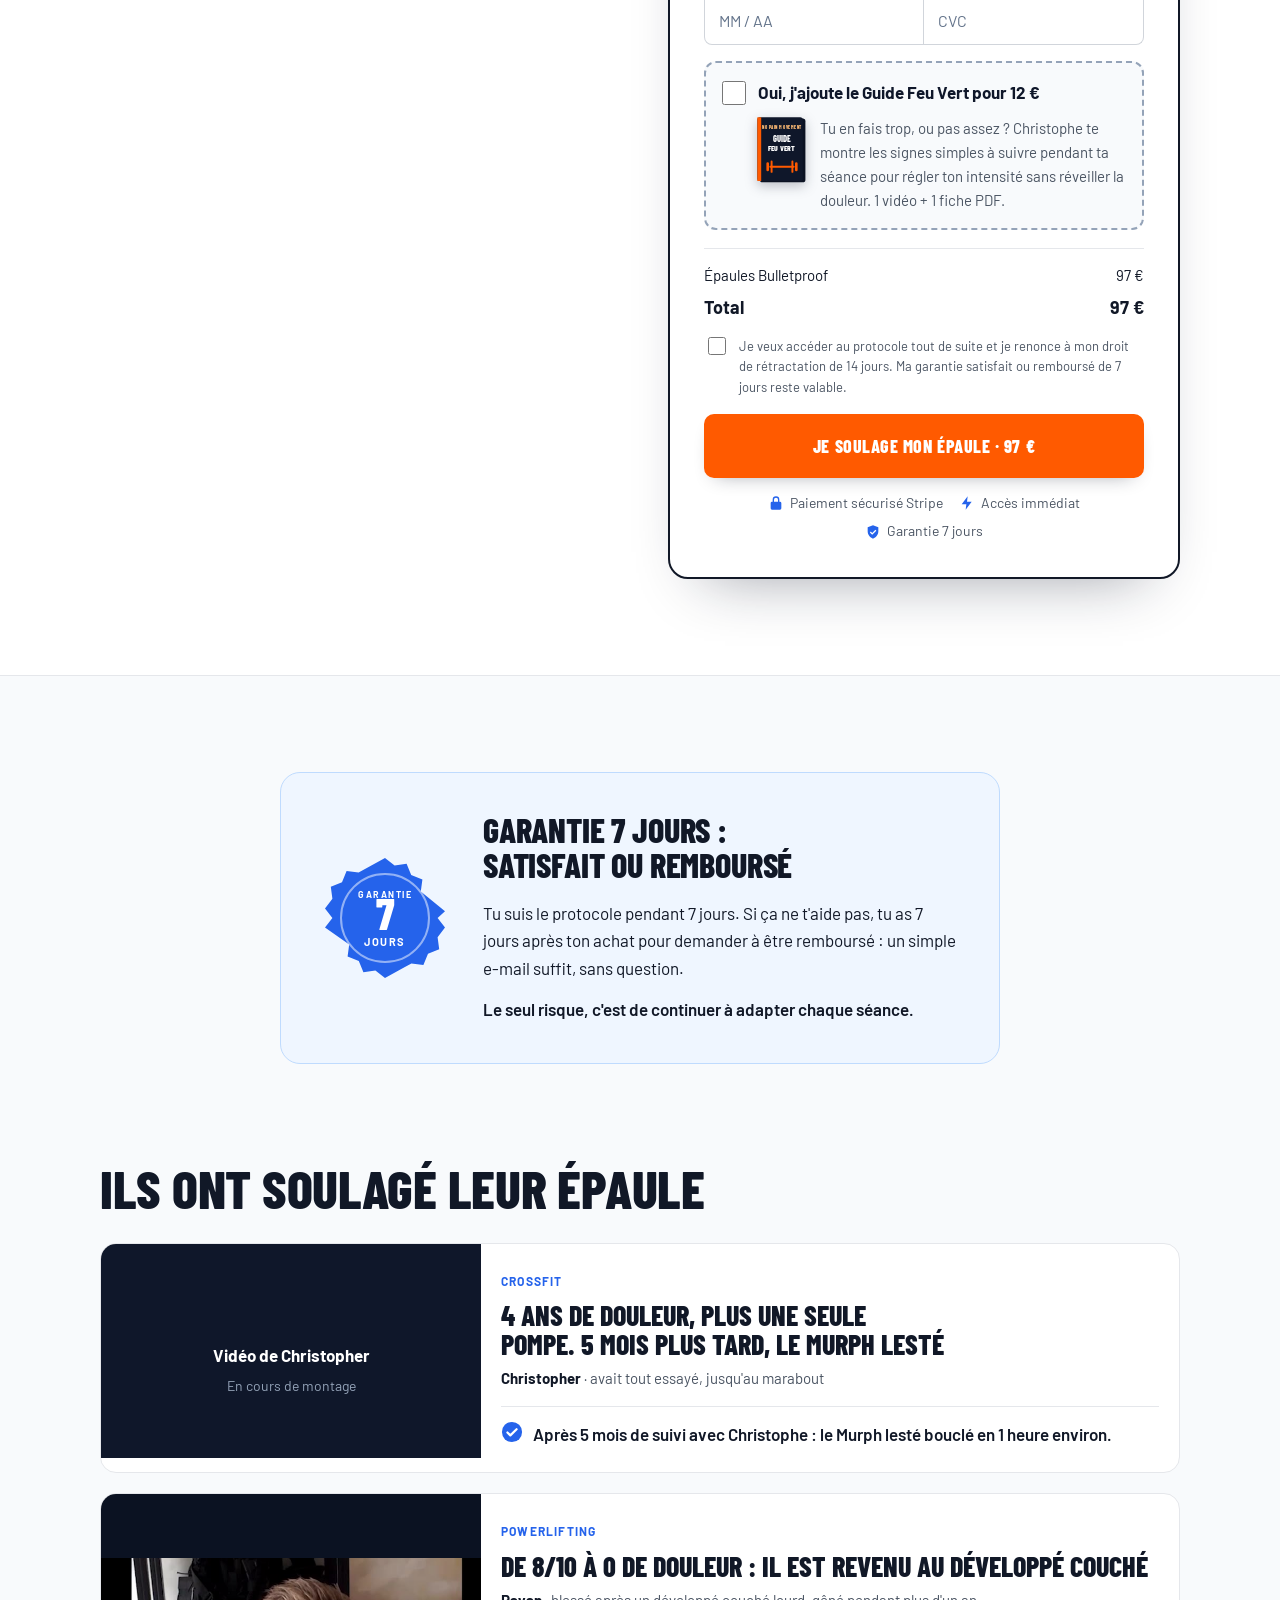
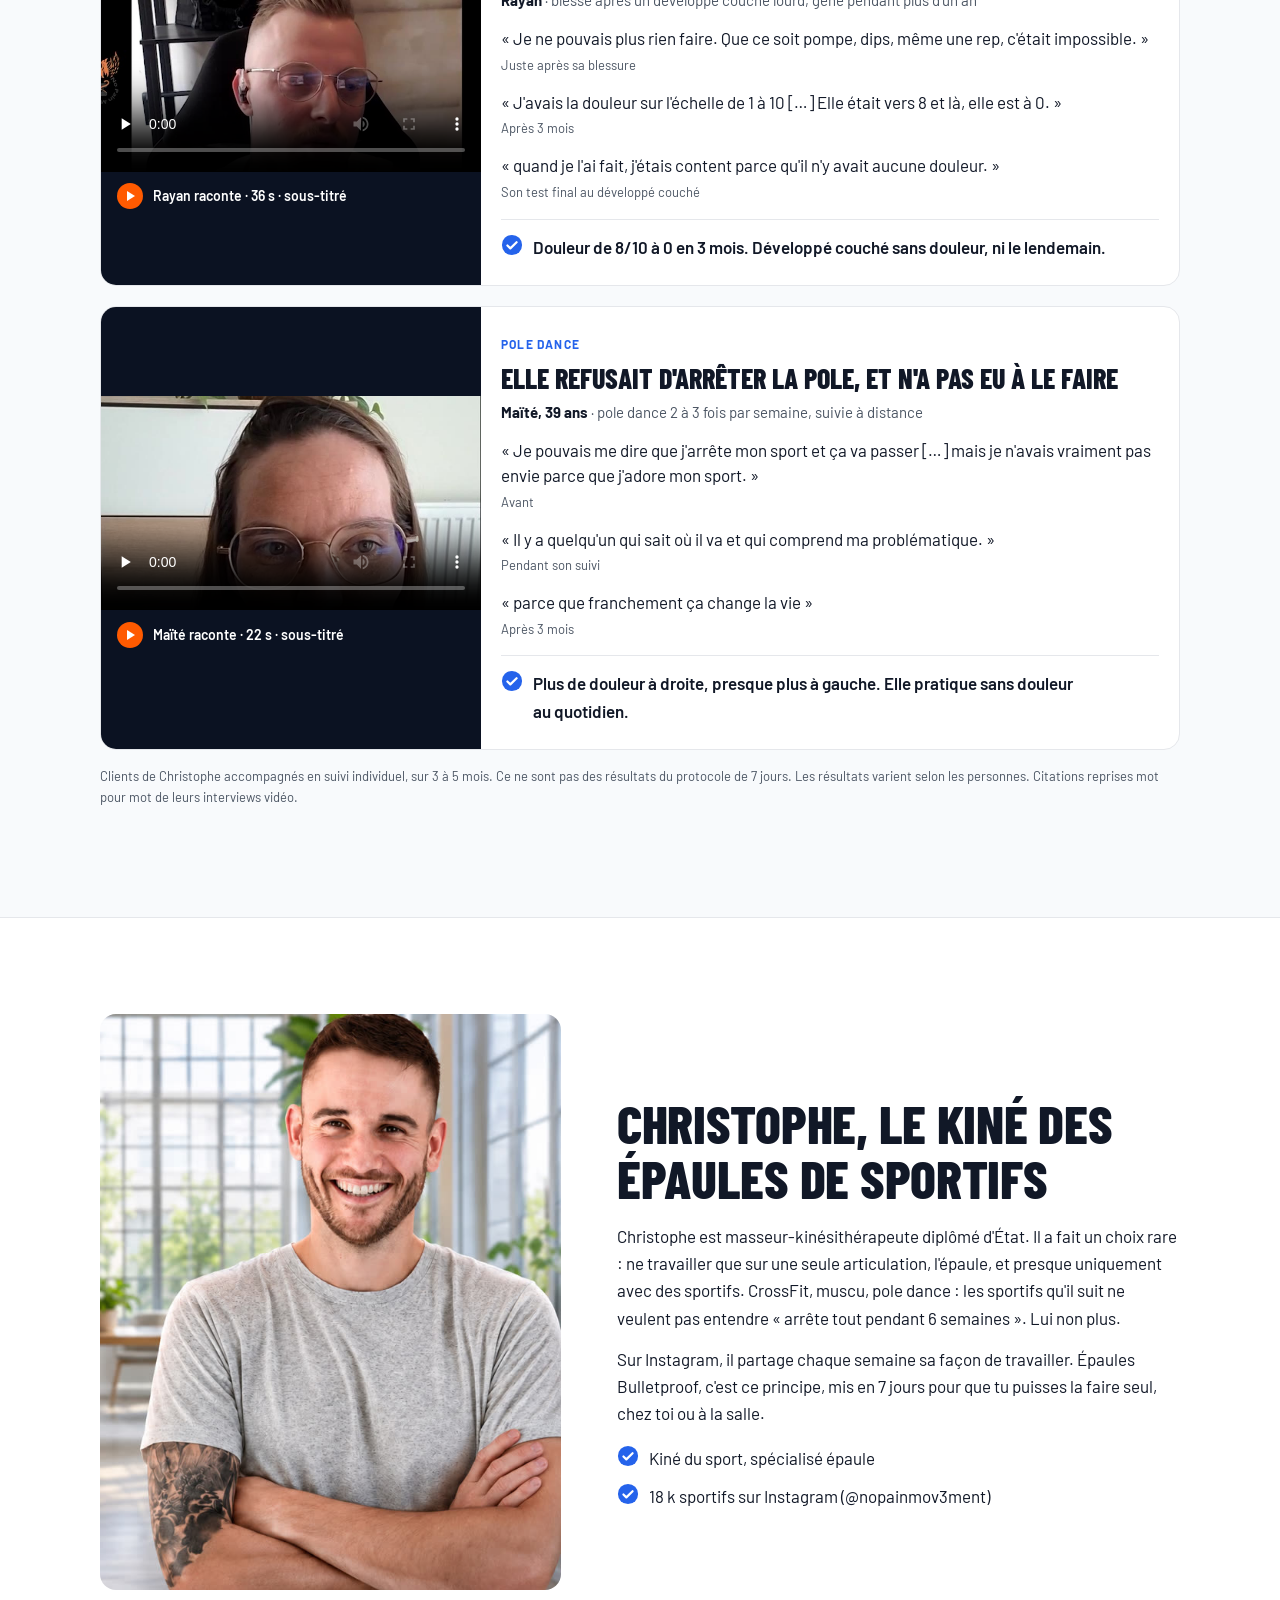
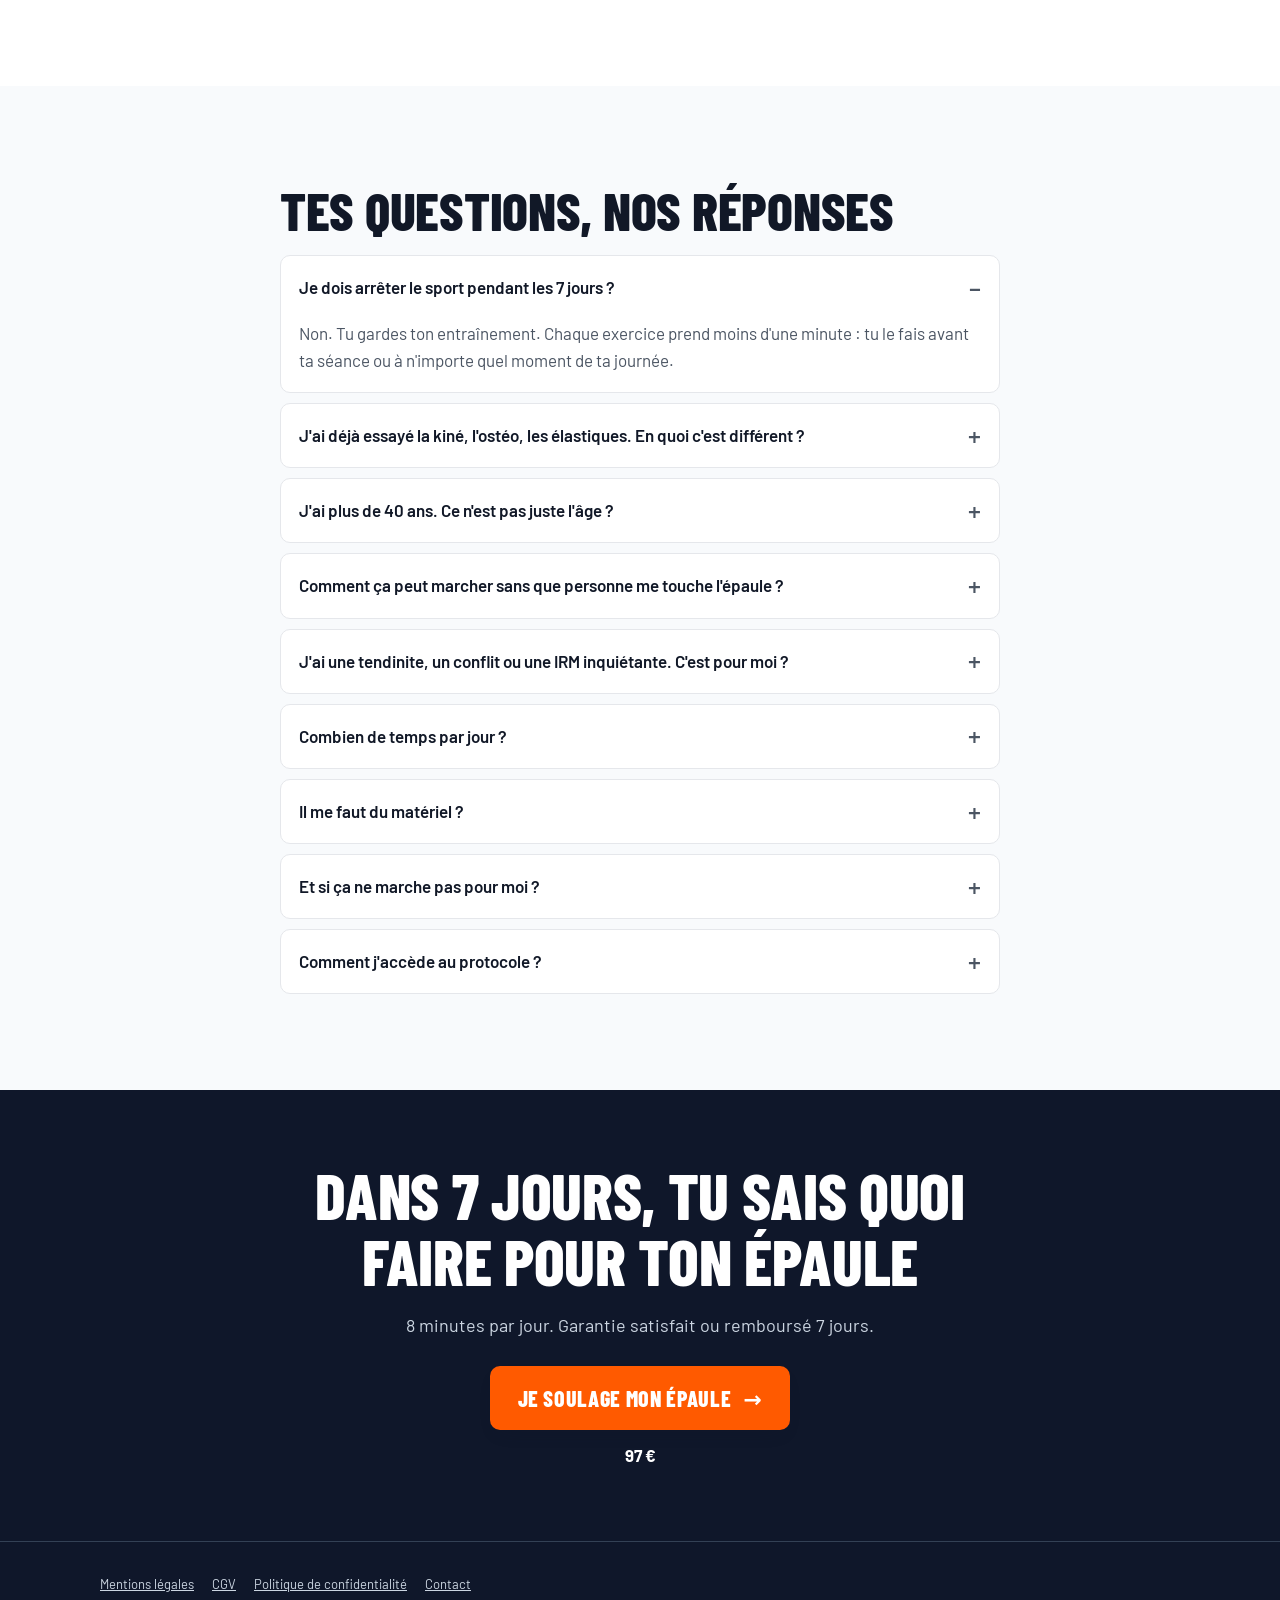
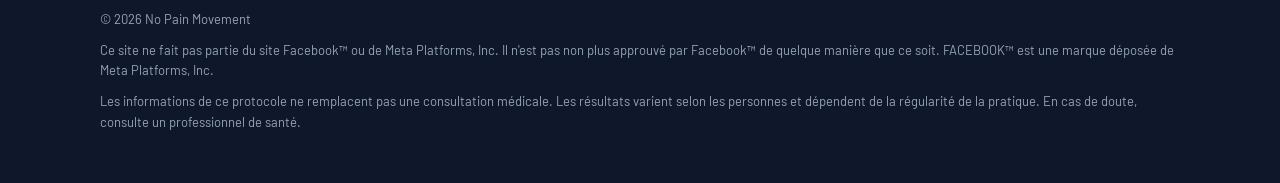
==== commit b8e476b7: "Order bump : nom aligné sur la check-list (Guide Feu Vert) Co-Authored-By: Claude Opus 5.5 <noreply@" ====
--- a/index.html
+++ b/index.html
@@ -243,12 +243,12 @@
         <div class="card-row"><div class="input ph">MM / AA</div><div class="input ph">CVC</div></div>
       </label>
       <div class="bump">
-        <label for="bump"><input type="checkbox" id="bump"><span class="t">Oui, j'ajoute le Guide Intensité pour <span data-bump-price></span>&nbsp;€</span></label>
-        <div class="bump-body"><svg class="bump-mock" viewBox="0 0 80 104" aria-hidden="true"><rect x="6" y="4" width="70" height="98" rx="4" fill="#0B1222"/><rect x="2" y="2" width="70" height="98" rx="4" fill="#0F172A"/><rect x="2" y="2" width="6" height="98" fill="#FF5A00"/><text x="40" y="20" text-anchor="middle" fill="#FDBA74" font-family="Barlow Condensed, sans-serif" font-weight="800" font-size="7" letter-spacing=".8">NO PAIN MOVEMENT</text><text x="40" y="40" text-anchor="middle" fill="#fff" font-family="Barlow Condensed, sans-serif" font-weight="800" font-size="13">GUIDE</text><text x="40" y="54" text-anchor="middle" fill="#fff" font-family="Barlow Condensed, sans-serif" font-weight="800" font-size="12">INTENSITÉ</text><g stroke="#FF5A00" stroke-width="3" stroke-linecap="round"><path d="M22 78h36"/><path d="M24 70v16M56 70v16"/></g><g stroke="#FF5A00" stroke-width="4" stroke-linecap="round"><path d="M18 73v10M62 73v10"/></g></svg><p>Tu en fais trop, ou pas assez ? Christophe te montre les signes simples à suivre pendant ta séance pour régler ton intensité sans réveiller la douleur. 1 vidéo + 1 fiche PDF.</p></div>
+        <label for="bump"><input type="checkbox" id="bump"><span class="t">Oui, j'ajoute le Guide Feu Vert pour <span data-bump-price></span>&nbsp;€</span></label>
+        <div class="bump-body"><svg class="bump-mock" viewBox="0 0 80 104" aria-hidden="true"><rect x="6" y="4" width="70" height="98" rx="4" fill="#0B1222"/><rect x="2" y="2" width="70" height="98" rx="4" fill="#0F172A"/><rect x="2" y="2" width="6" height="98" fill="#FF5A00"/><text x="40" y="20" text-anchor="middle" fill="#FDBA74" font-family="Barlow Condensed, sans-serif" font-weight="800" font-size="7" letter-spacing=".8">NO PAIN MOVEMENT</text><text x="40" y="40" text-anchor="middle" fill="#fff" font-family="Barlow Condensed, sans-serif" font-weight="800" font-size="13">GUIDE</text><text x="40" y="54" text-anchor="middle" fill="#fff" font-family="Barlow Condensed, sans-serif" font-weight="800" font-size="12">FEU VERT</text><g stroke="#FF5A00" stroke-width="3" stroke-linecap="round"><path d="M22 78h36"/><path d="M24 70v16M56 70v16"/></g><g stroke="#FF5A00" stroke-width="4" stroke-linecap="round"><path d="M18 73v10M62 73v10"/></g></svg><p>Tu en fais trop, ou pas assez ? Christophe te montre les signes simples à suivre pendant ta séance pour régler ton intensité sans réveiller la douleur. 1 vidéo + 1 fiche PDF.</p></div>
       </div>
       <div class="totals">
         <div><span>Épaules Bulletproof</span><span><span data-price></span> €</span></div>
-        <div data-bump-line hidden><span>Guide Intensité</span><span><span data-bump-price></span> €</span></div>
+        <div data-bump-line hidden><span>Guide Feu Vert</span><span><span data-bump-price></span> €</span></div>
         <div class="tot"><span>Total</span><span><span data-total></span> €</span></div>
       </div>
       <label class="legal" id="consent-wrap"><input type="checkbox" id="consent" aria-describedby="consent-err">Je veux accéder au protocole tout de suite et je renonce à mon droit de rétractation de 14 jours. Ma garantie satisfait ou remboursé de 7 jours reste valable.</label>
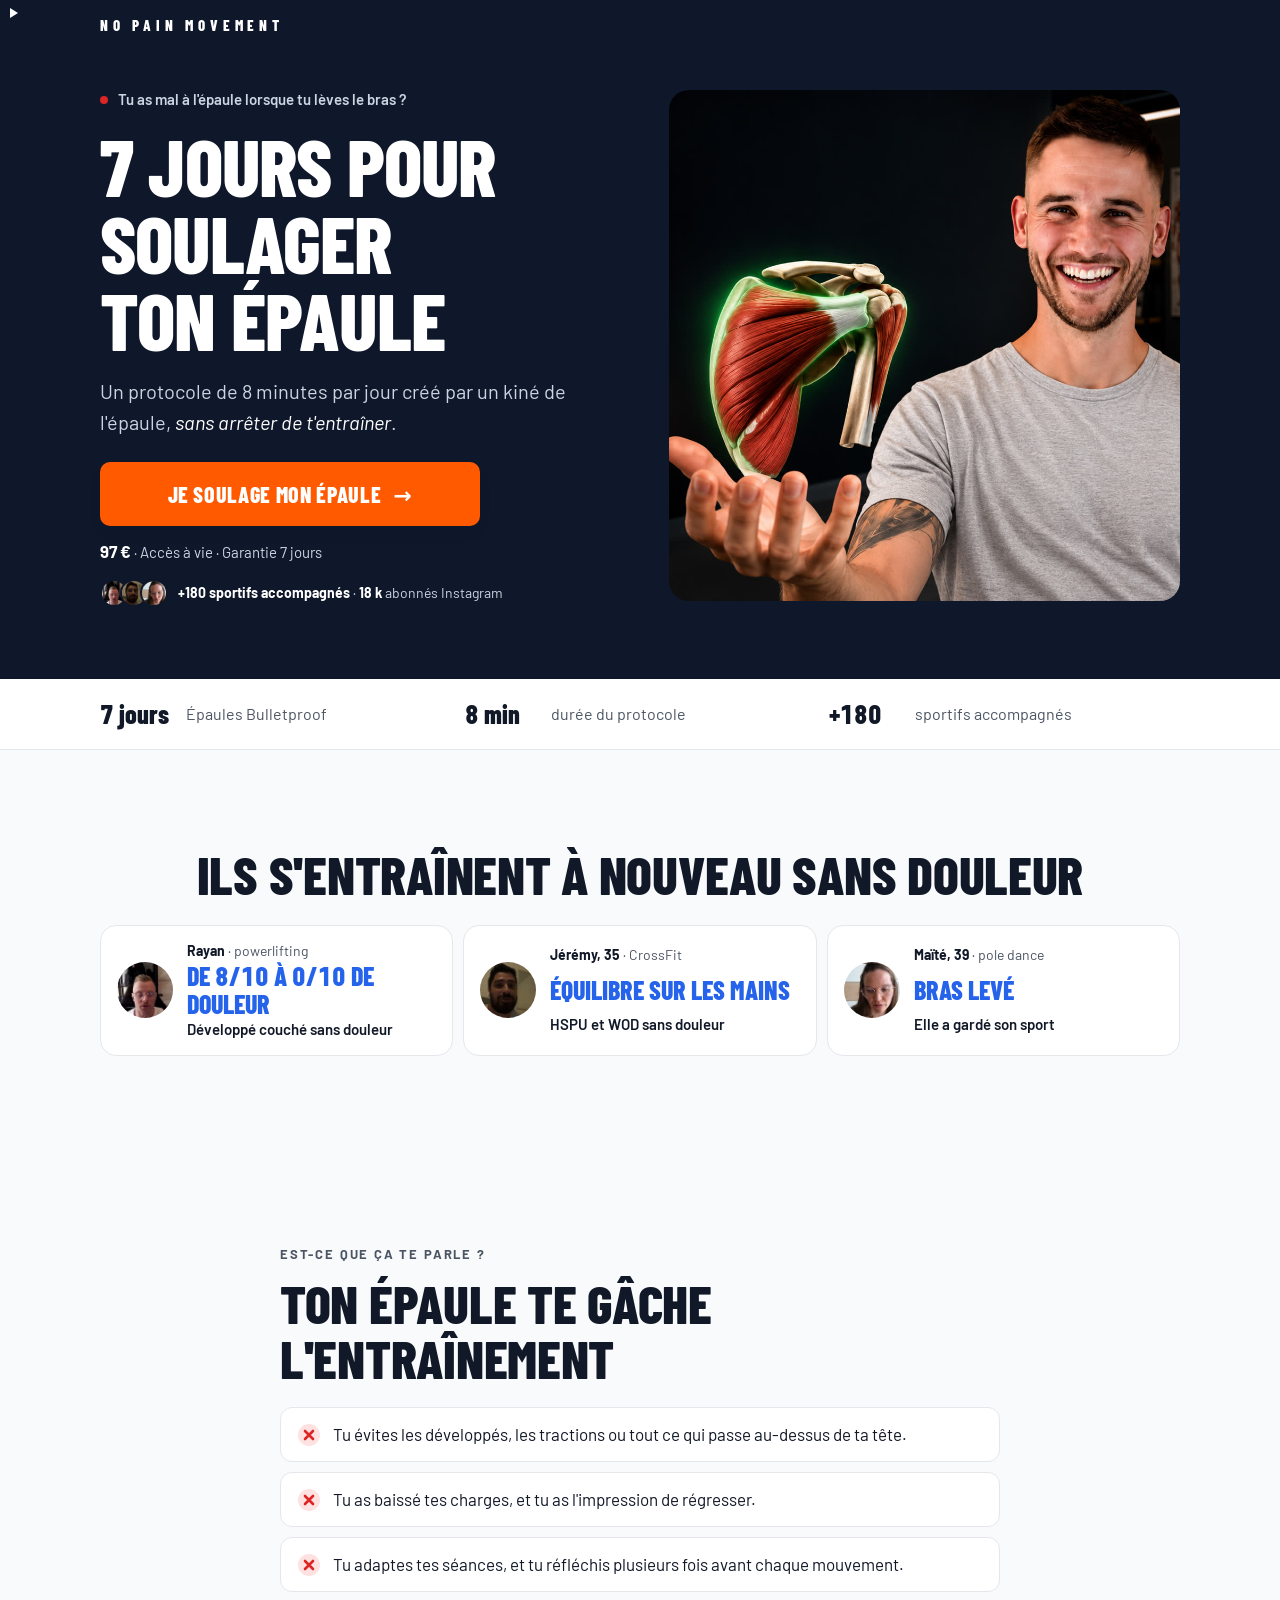
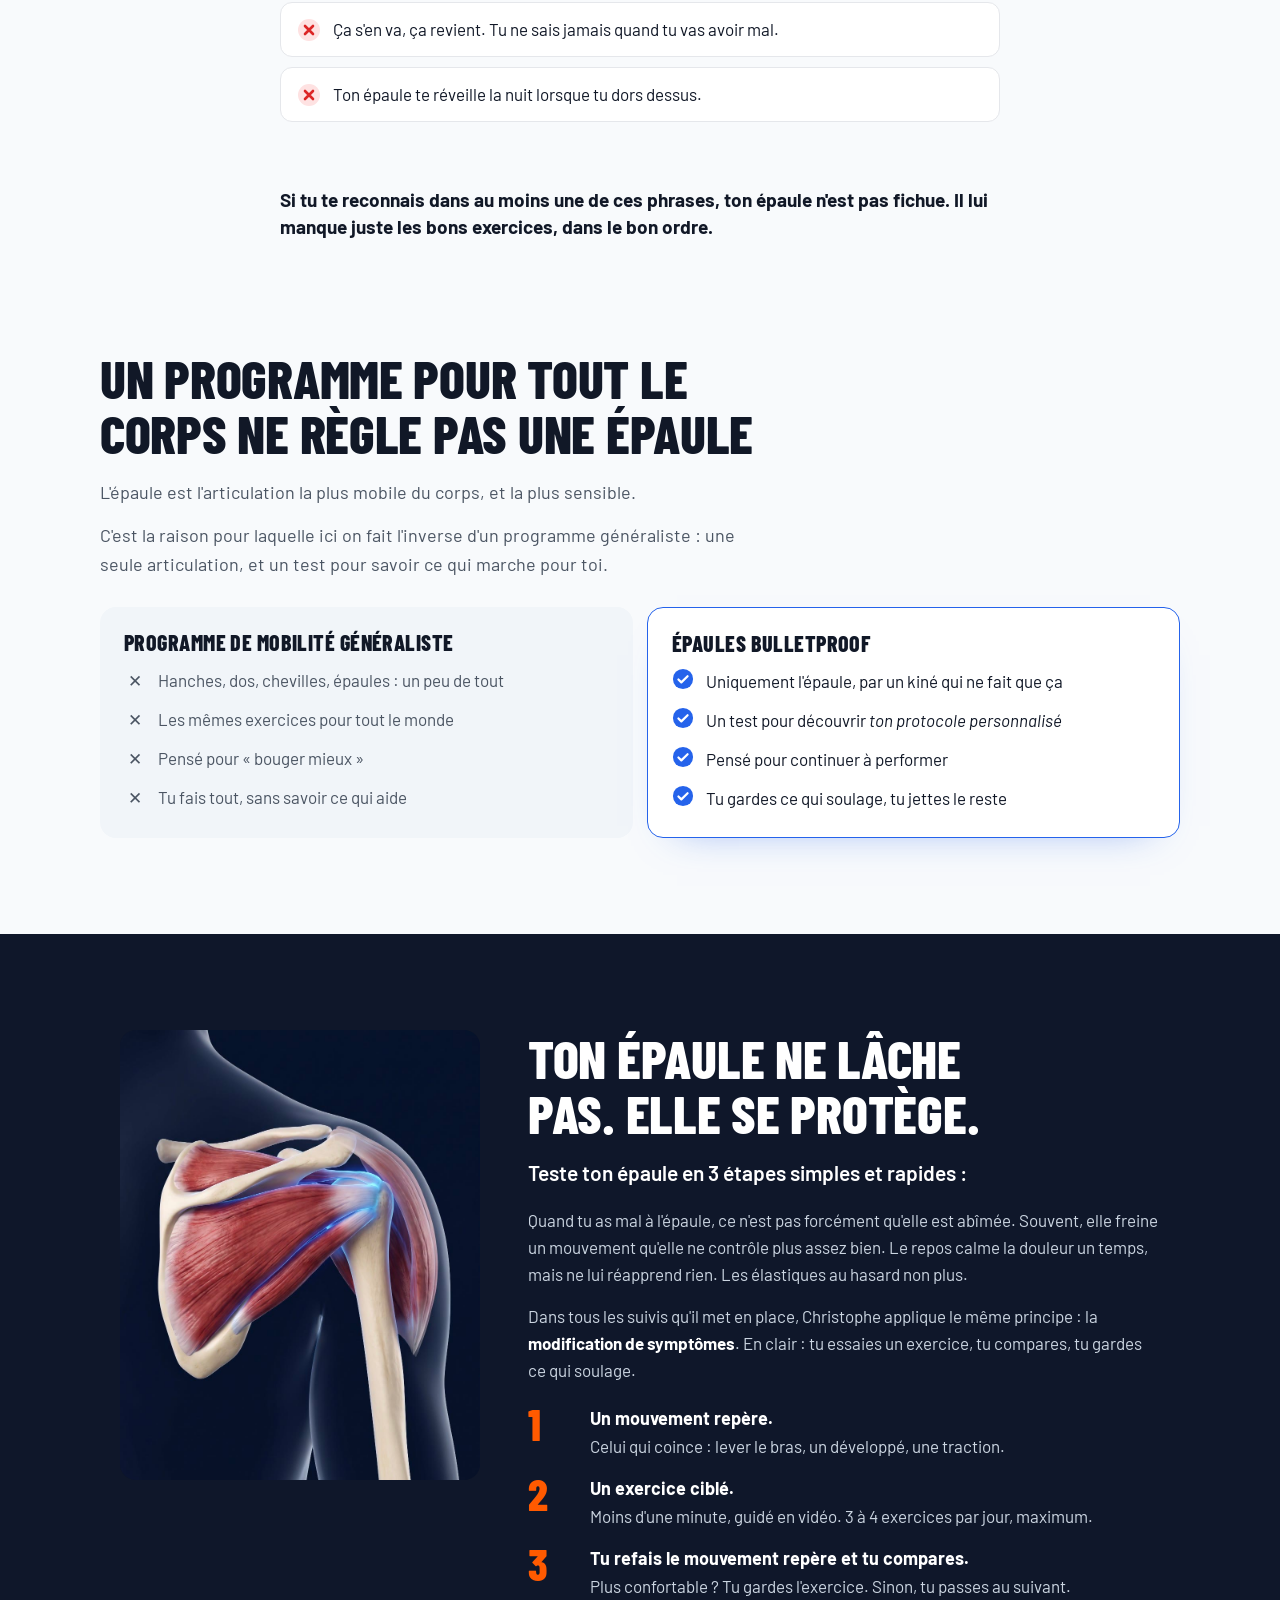
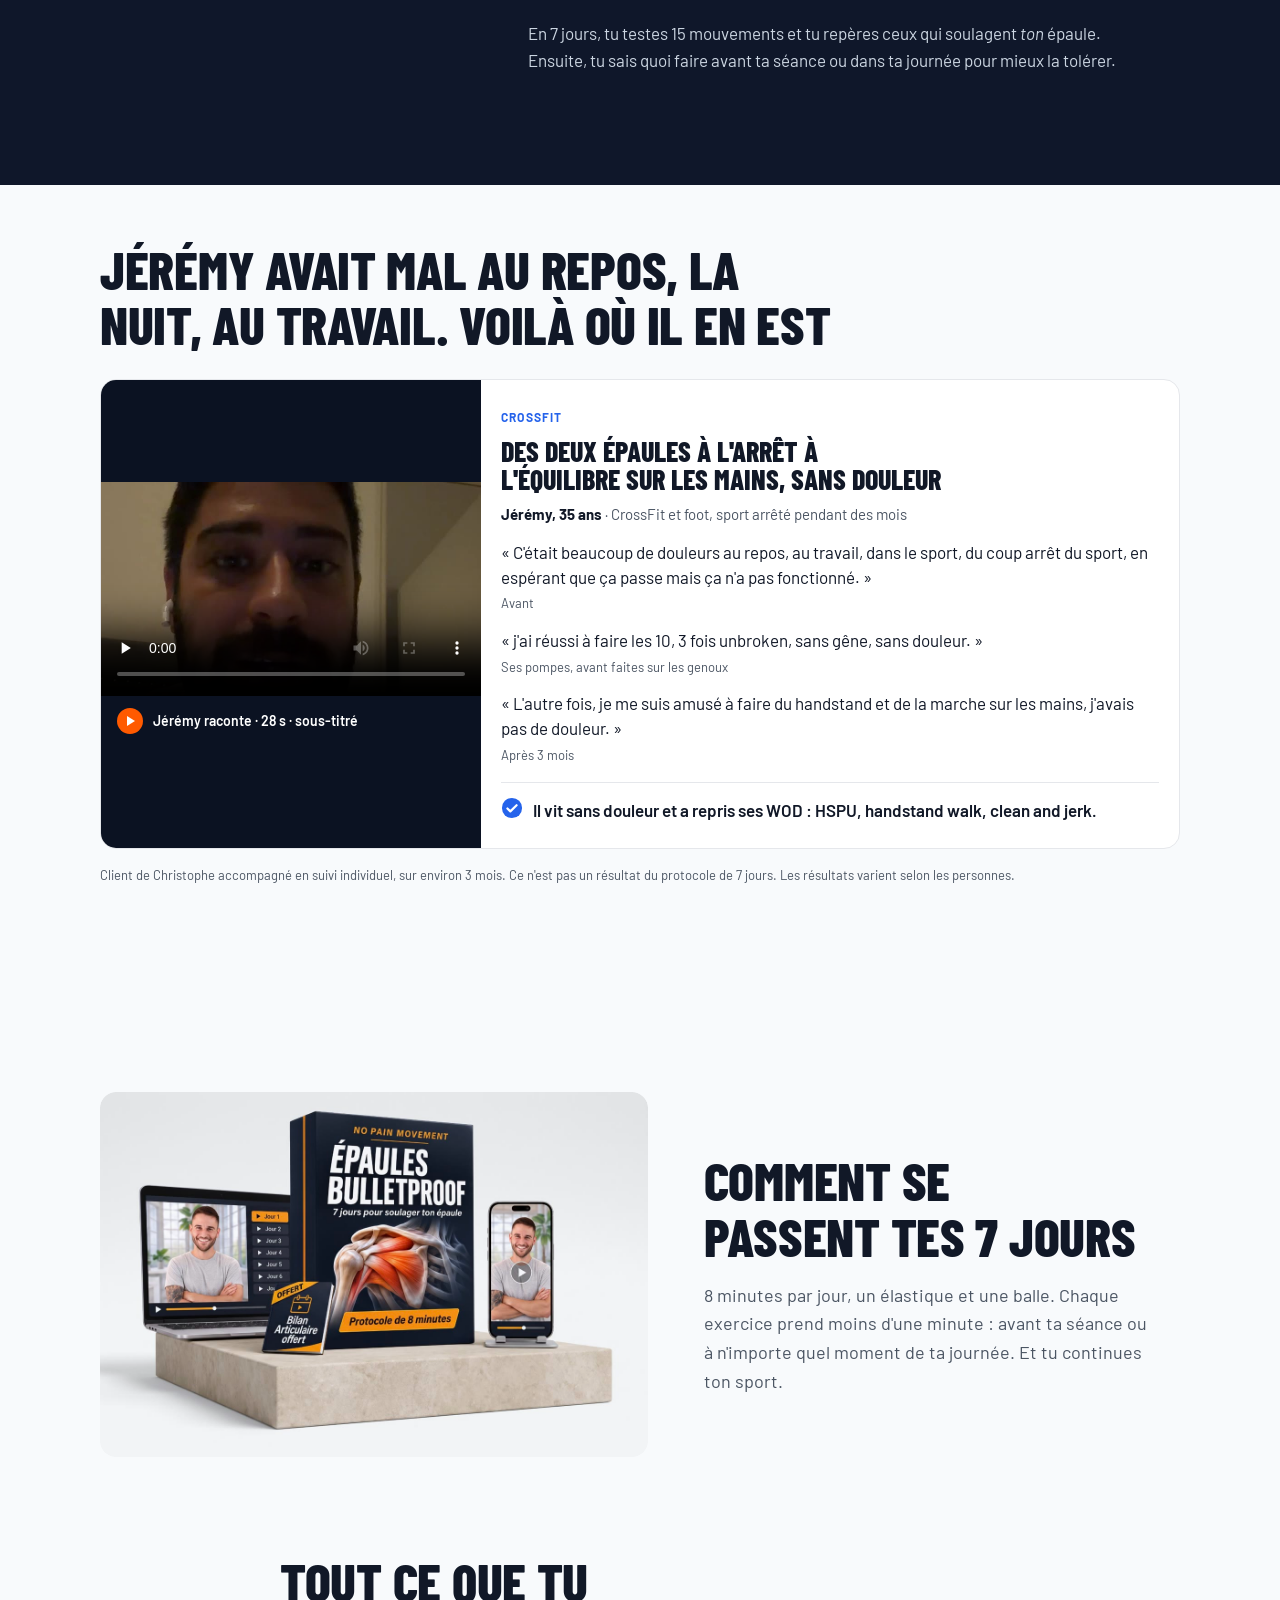
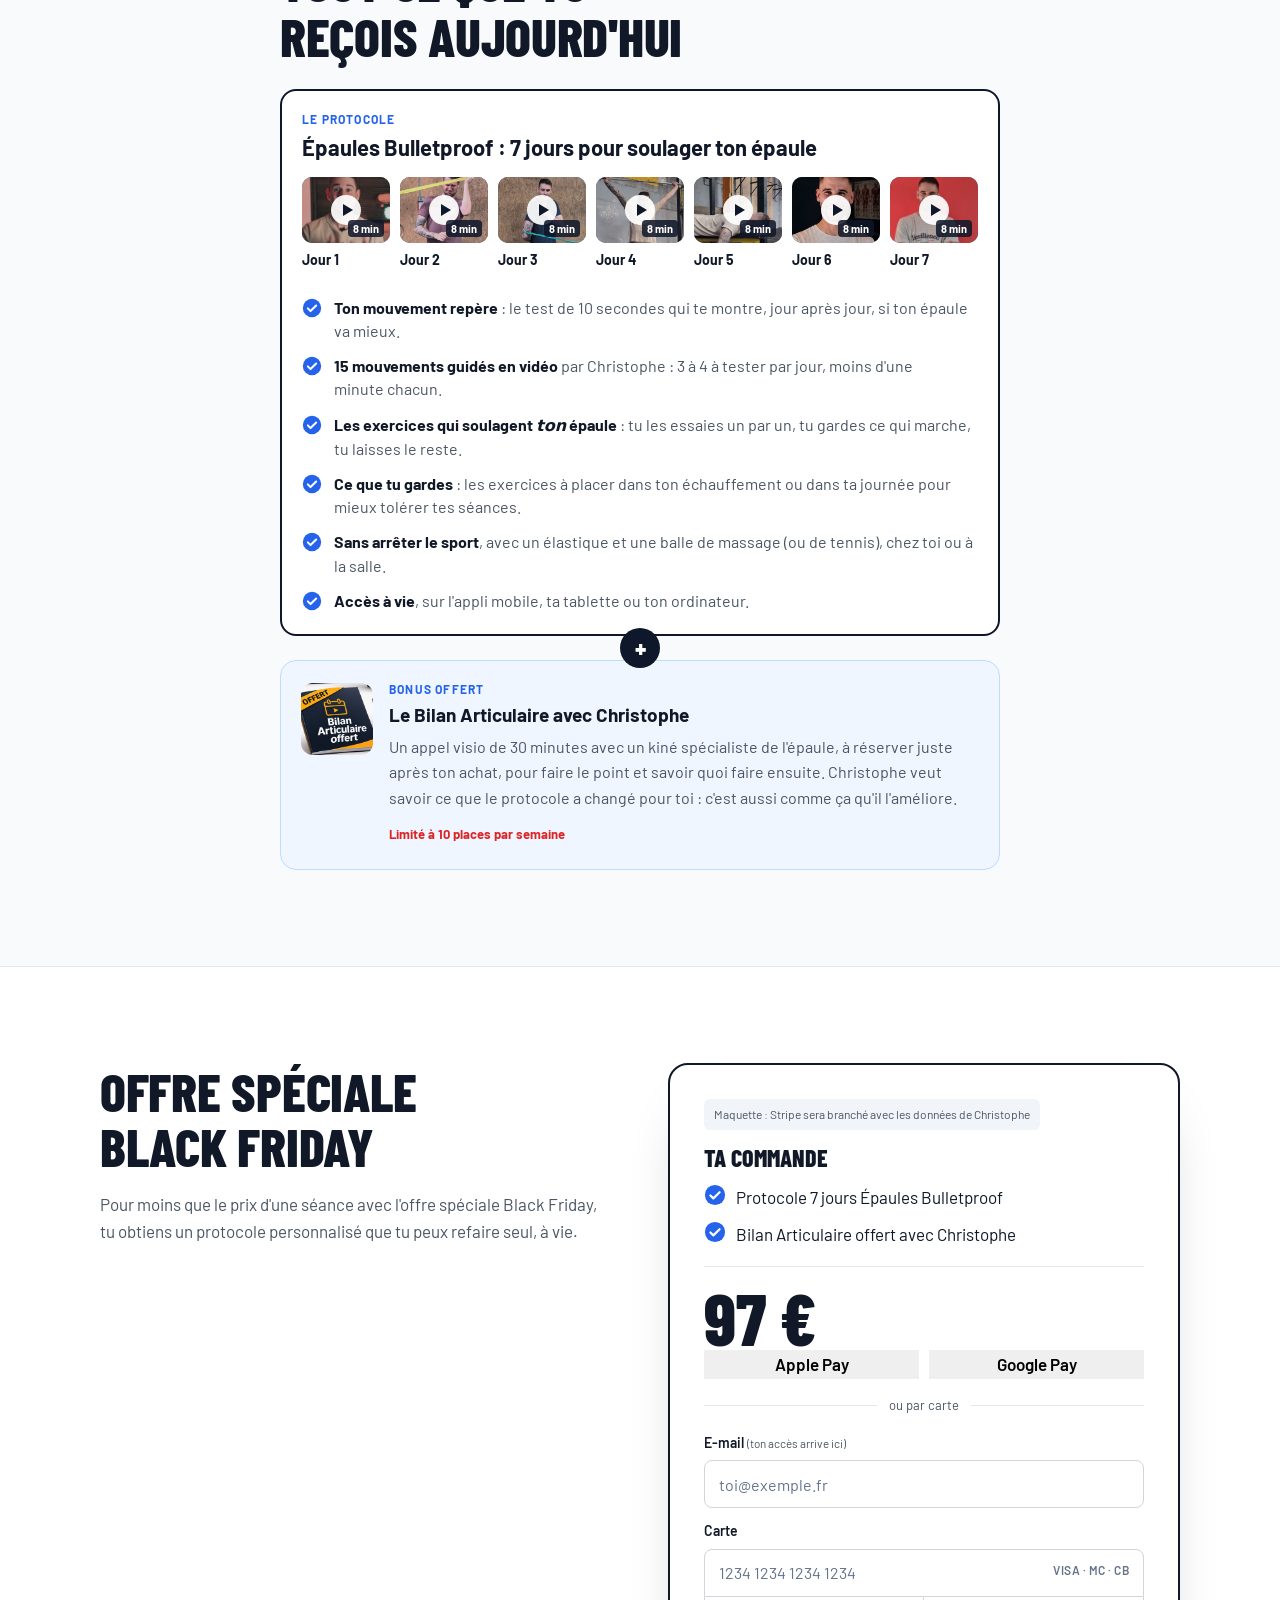
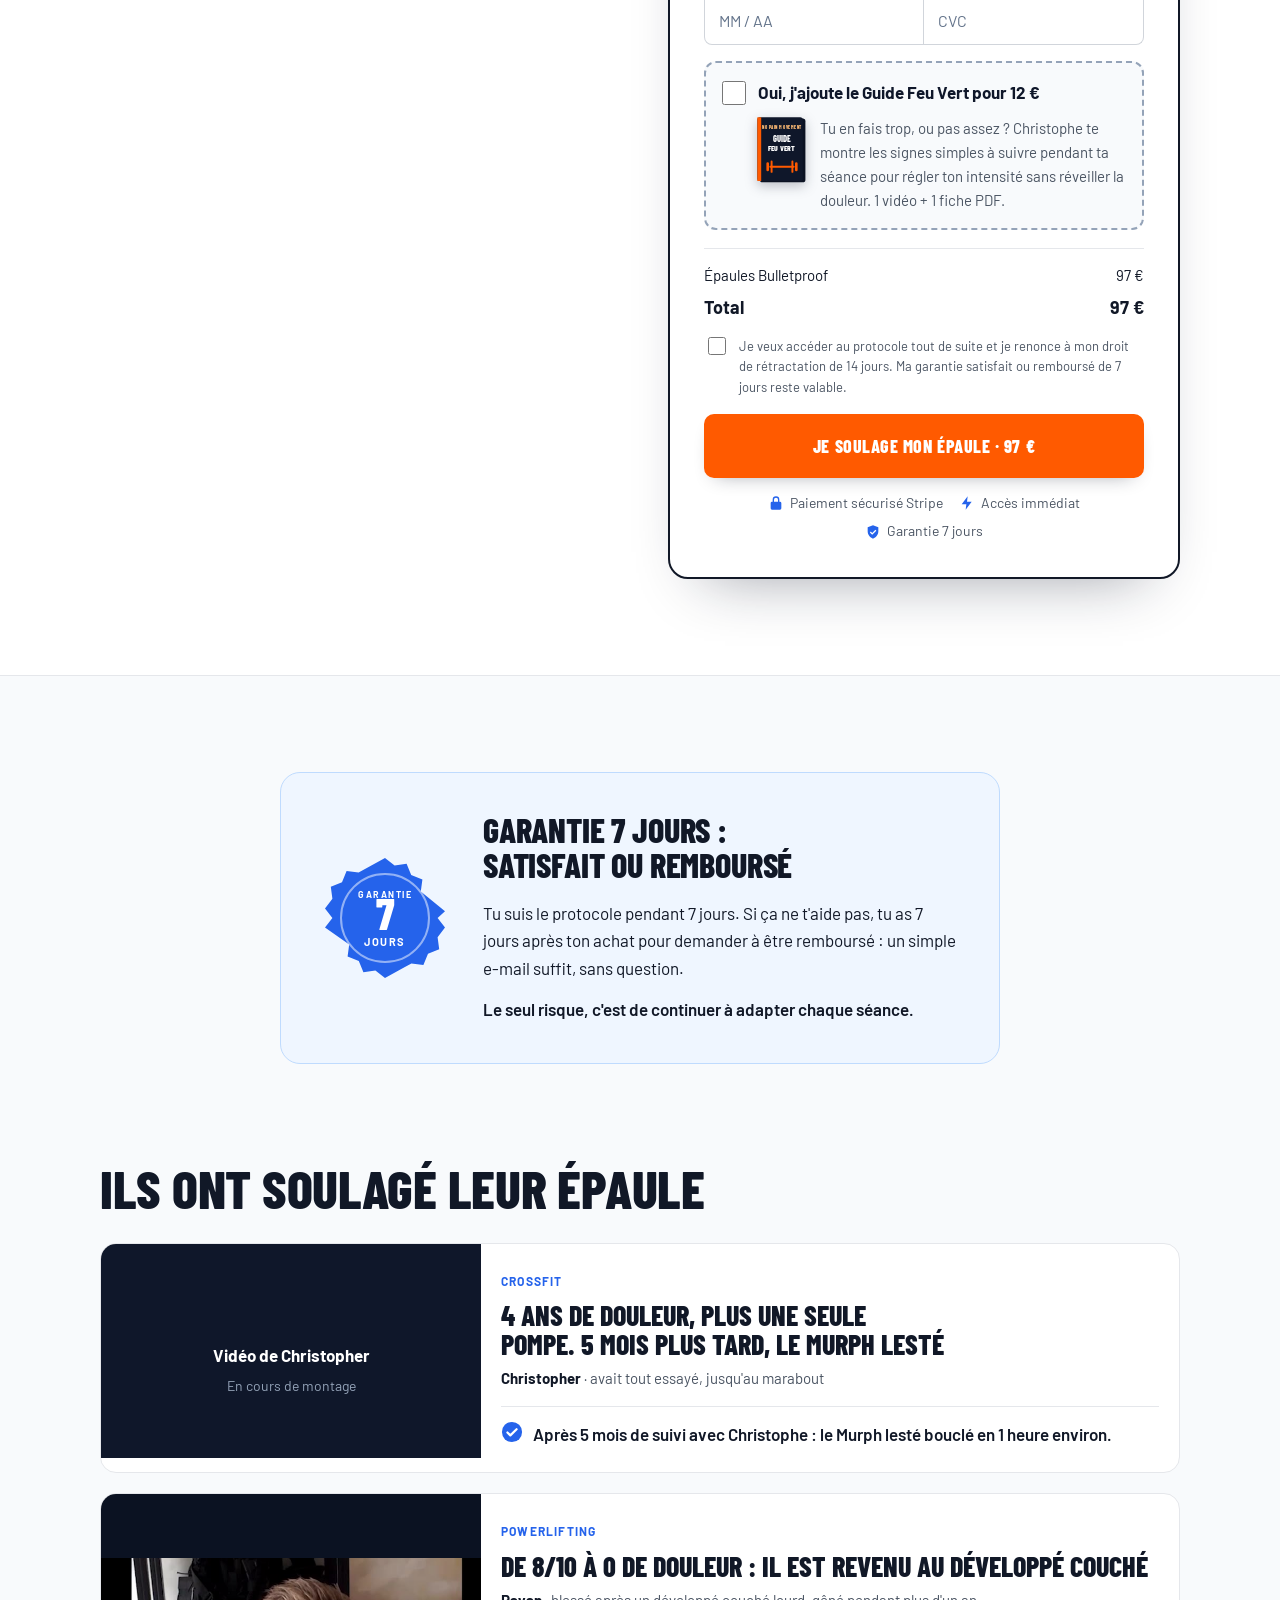
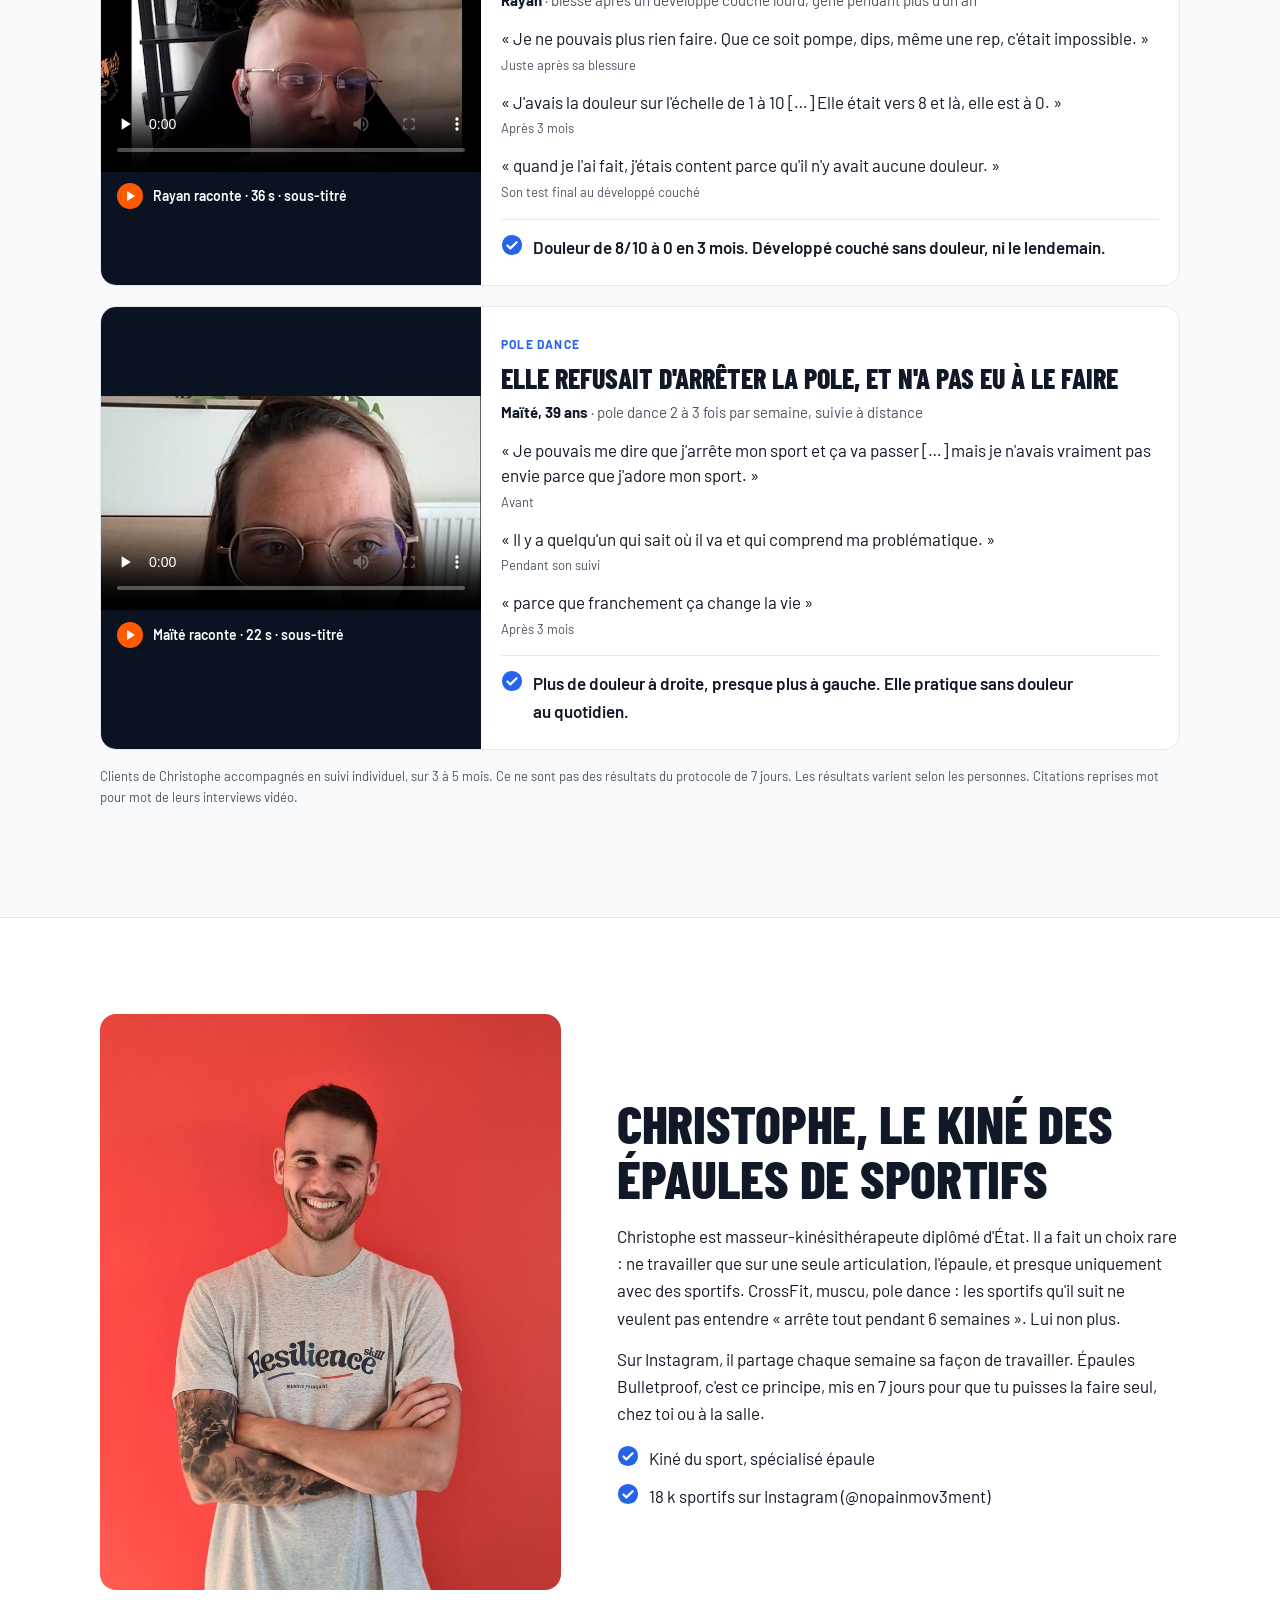
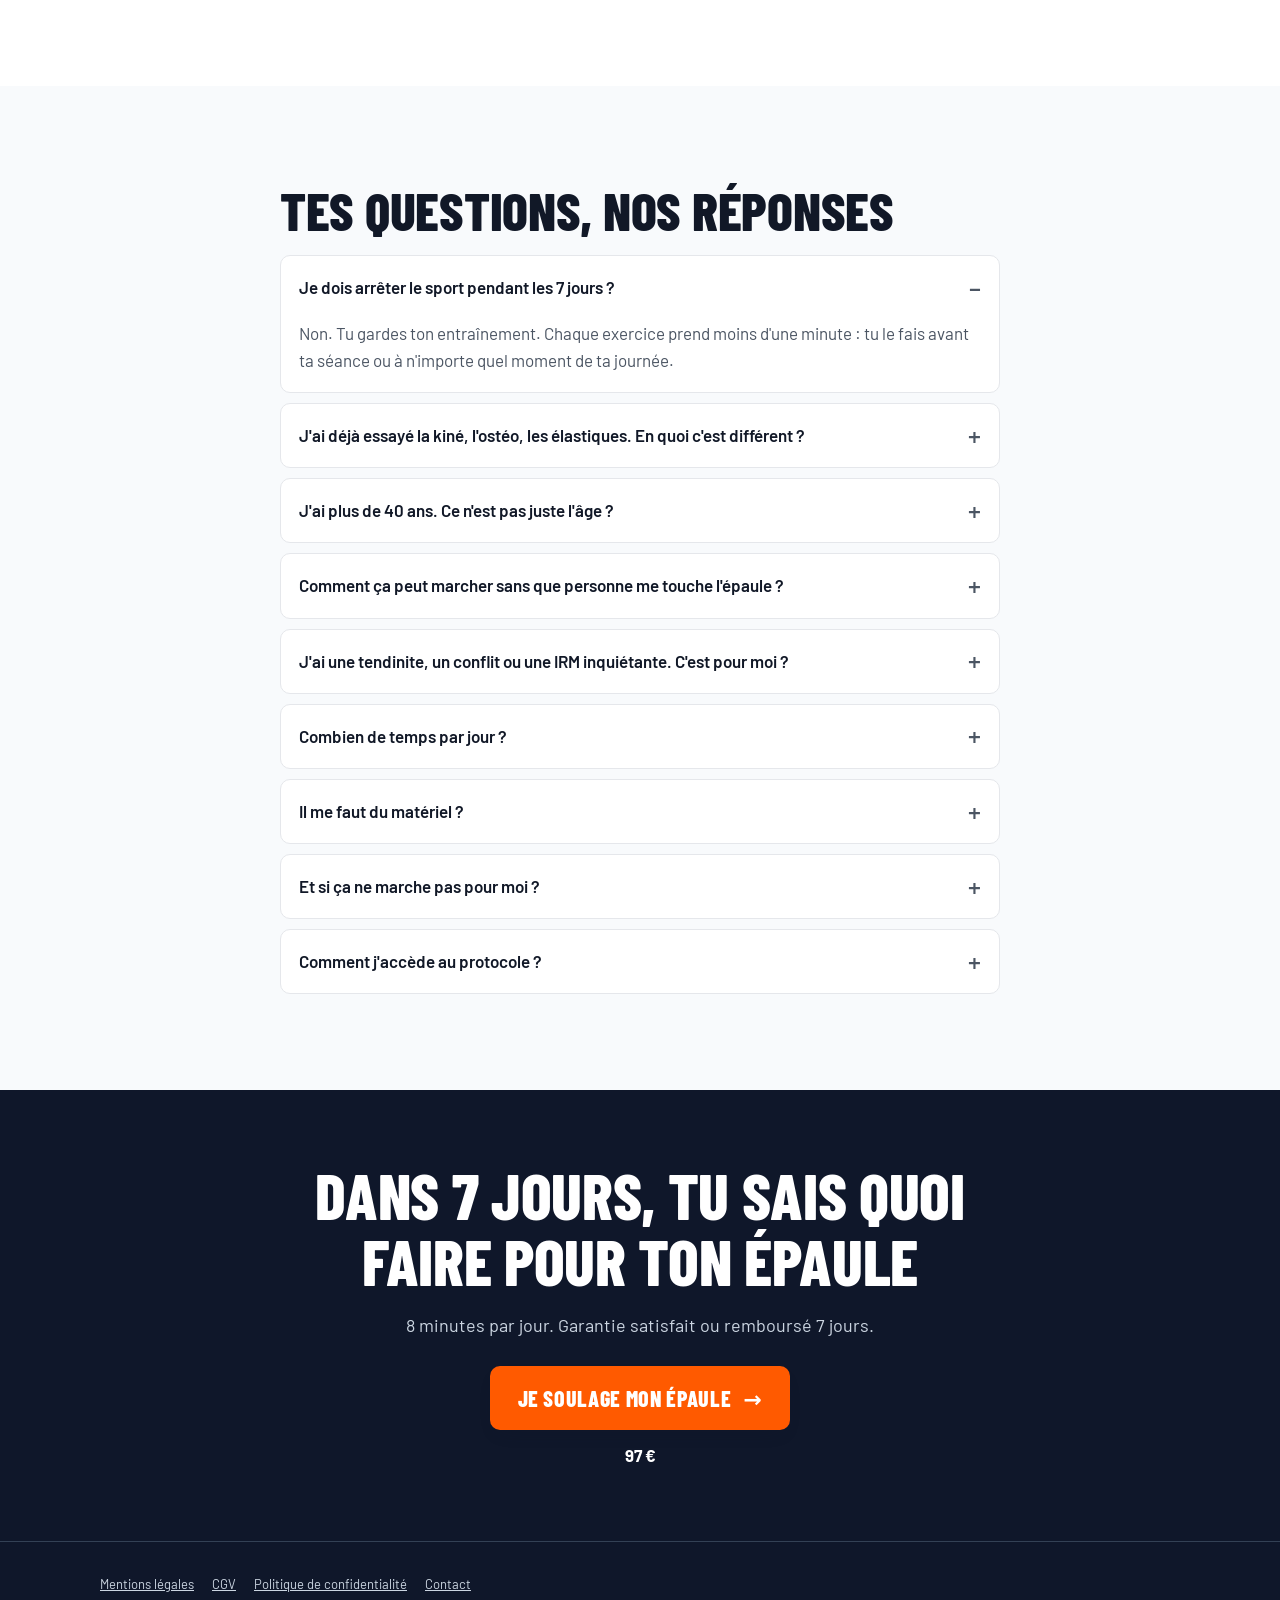
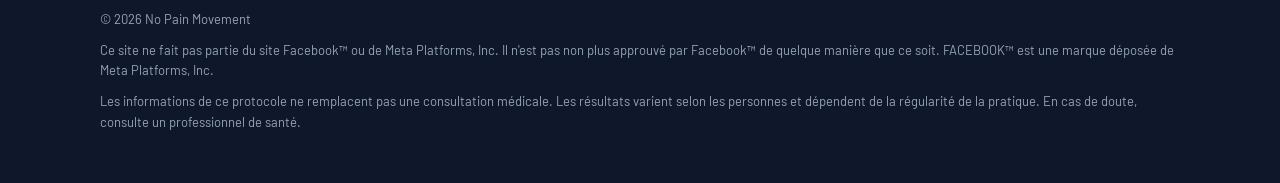
==== commit 643185e1: "Vraies photos pro de Christophe : section autorité et vignette jour 7 Co-Authored-By: Claude Opus 5." ====
--- a/index.html
+++ b/index.html
@@ -333,7 +333,7 @@
 <!-- 13. Autorité -->
 <section style="background:var(--paper);border-top:1px solid var(--line)">
   <div class="wrap me-grid">
-    <figure class="me-photo" style="margin:0"><img src="img/christophe-auteur.jpg" alt="Christophe, bras croisés, souriant" width="600" height="813" loading="lazy"></figure>
+    <figure class="me-photo" style="margin:0"><img src="img/christophe-auteur.jpg" alt="Christophe, bras croisés, souriant" width="900" height="1218" loading="lazy"></figure>
     <div>
       <h2>Christophe, le kiné des épaules de sportifs</h2>
       <p>Christophe est masseur-kinésithérapeute diplômé d'État. Il a fait un choix rare : ne travailler que sur une seule articulation, l'épaule, et presque uniquement avec des sportifs. CrossFit, muscu, pole dance : les sportifs qu'il suit ne veulent pas entendre « arrête tout pendant 6 semaines ». Lui non plus.</p>
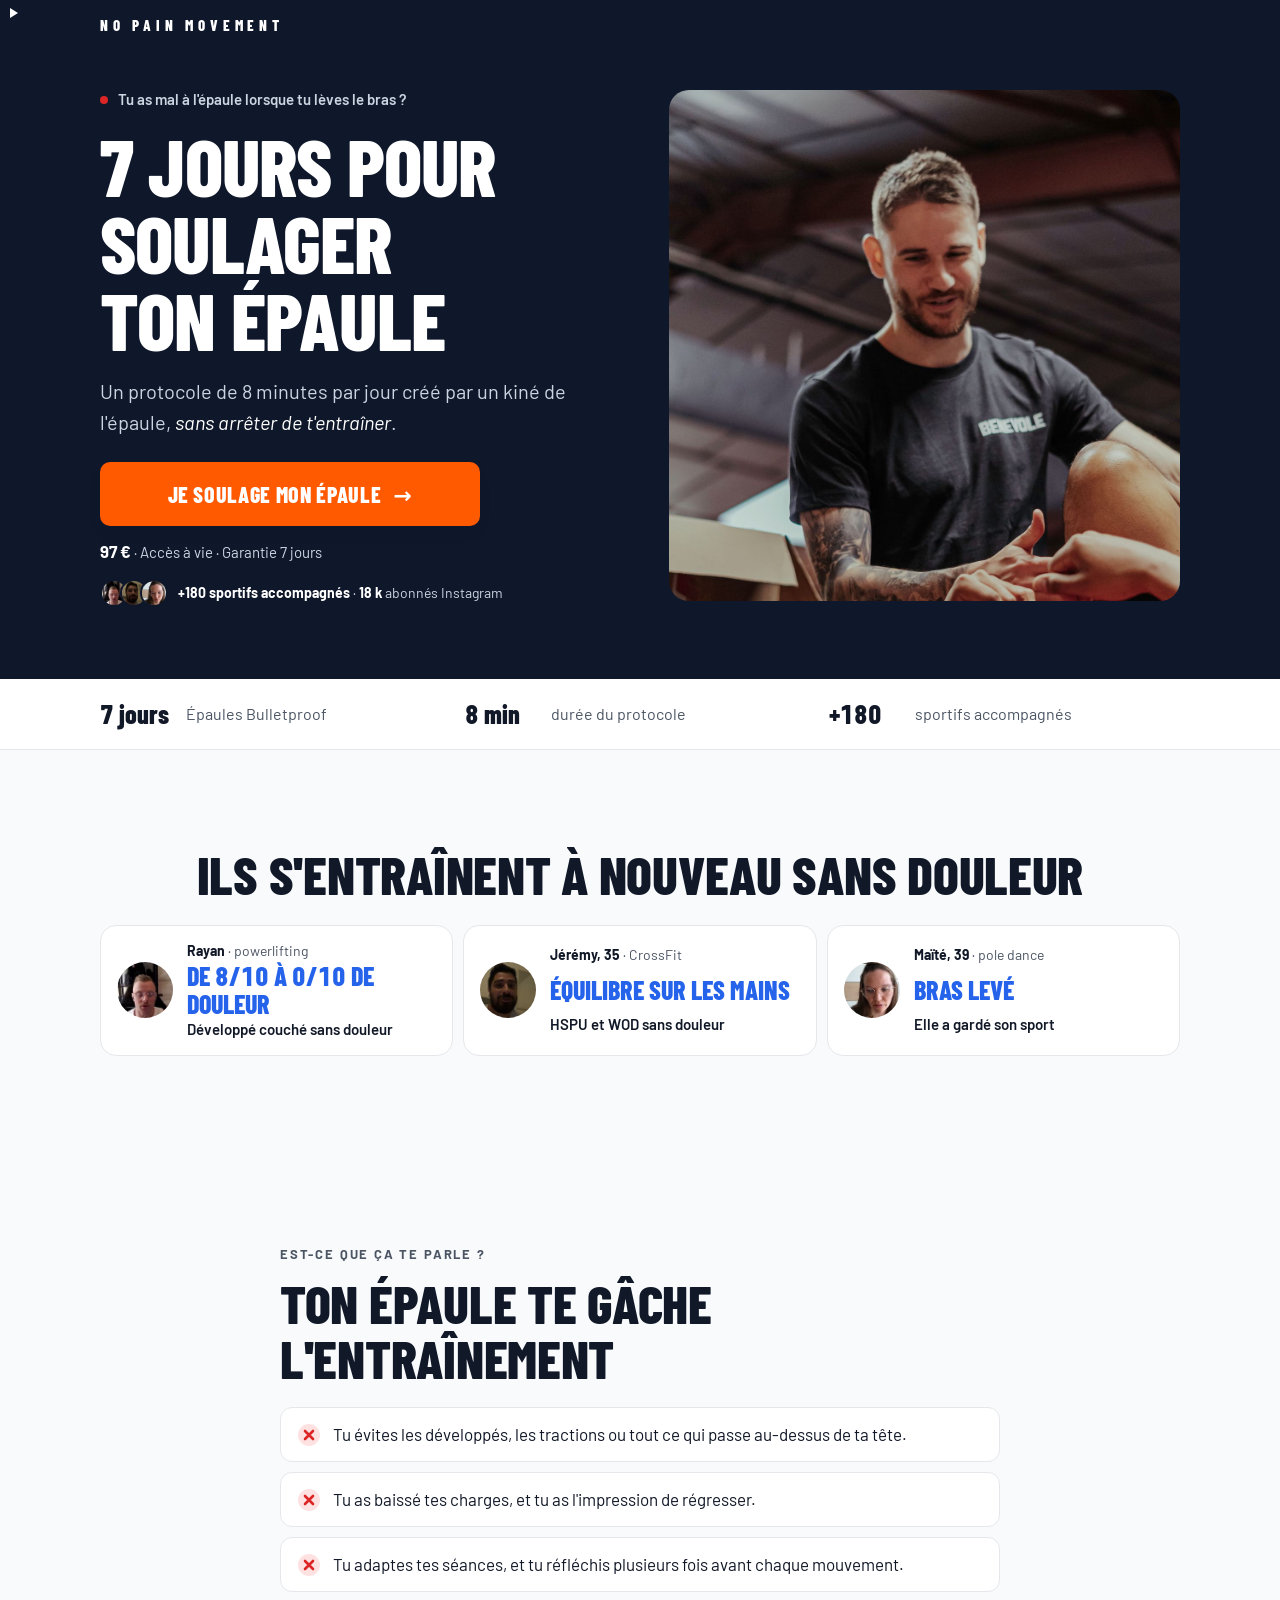
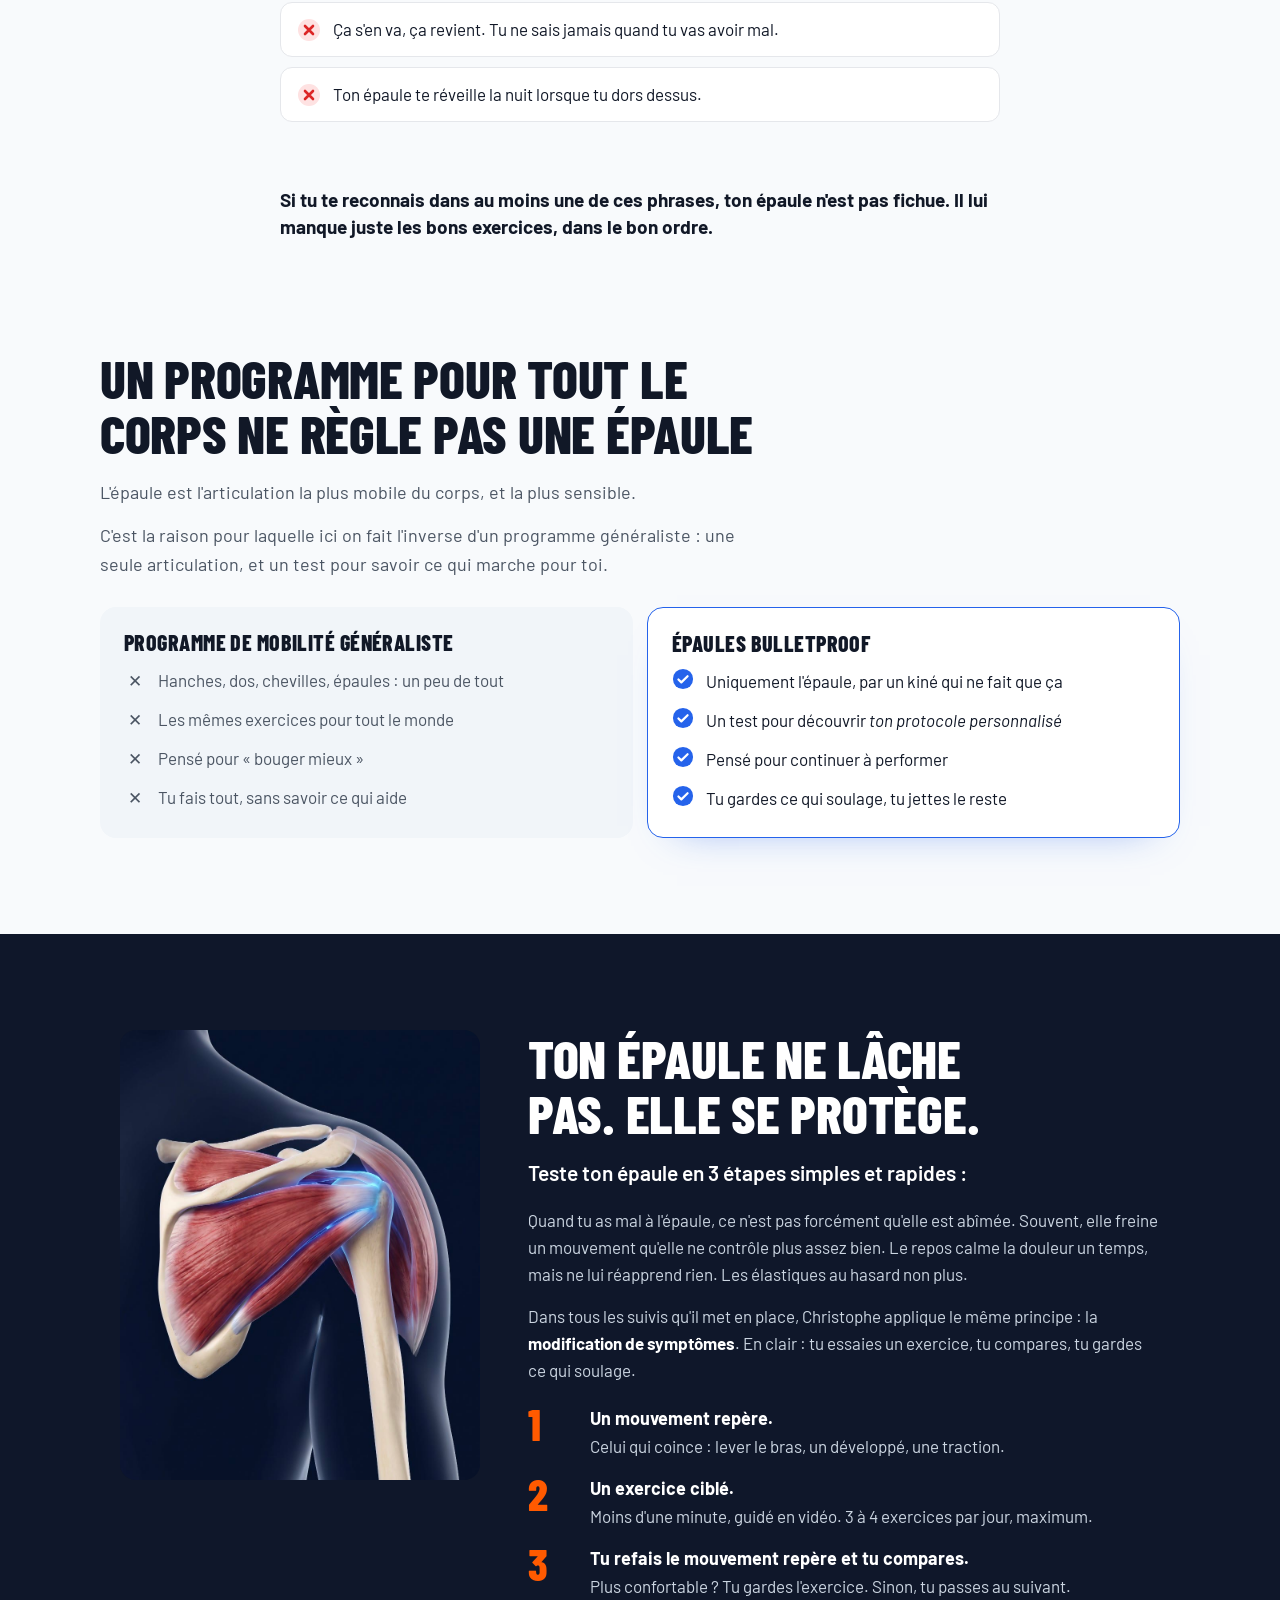
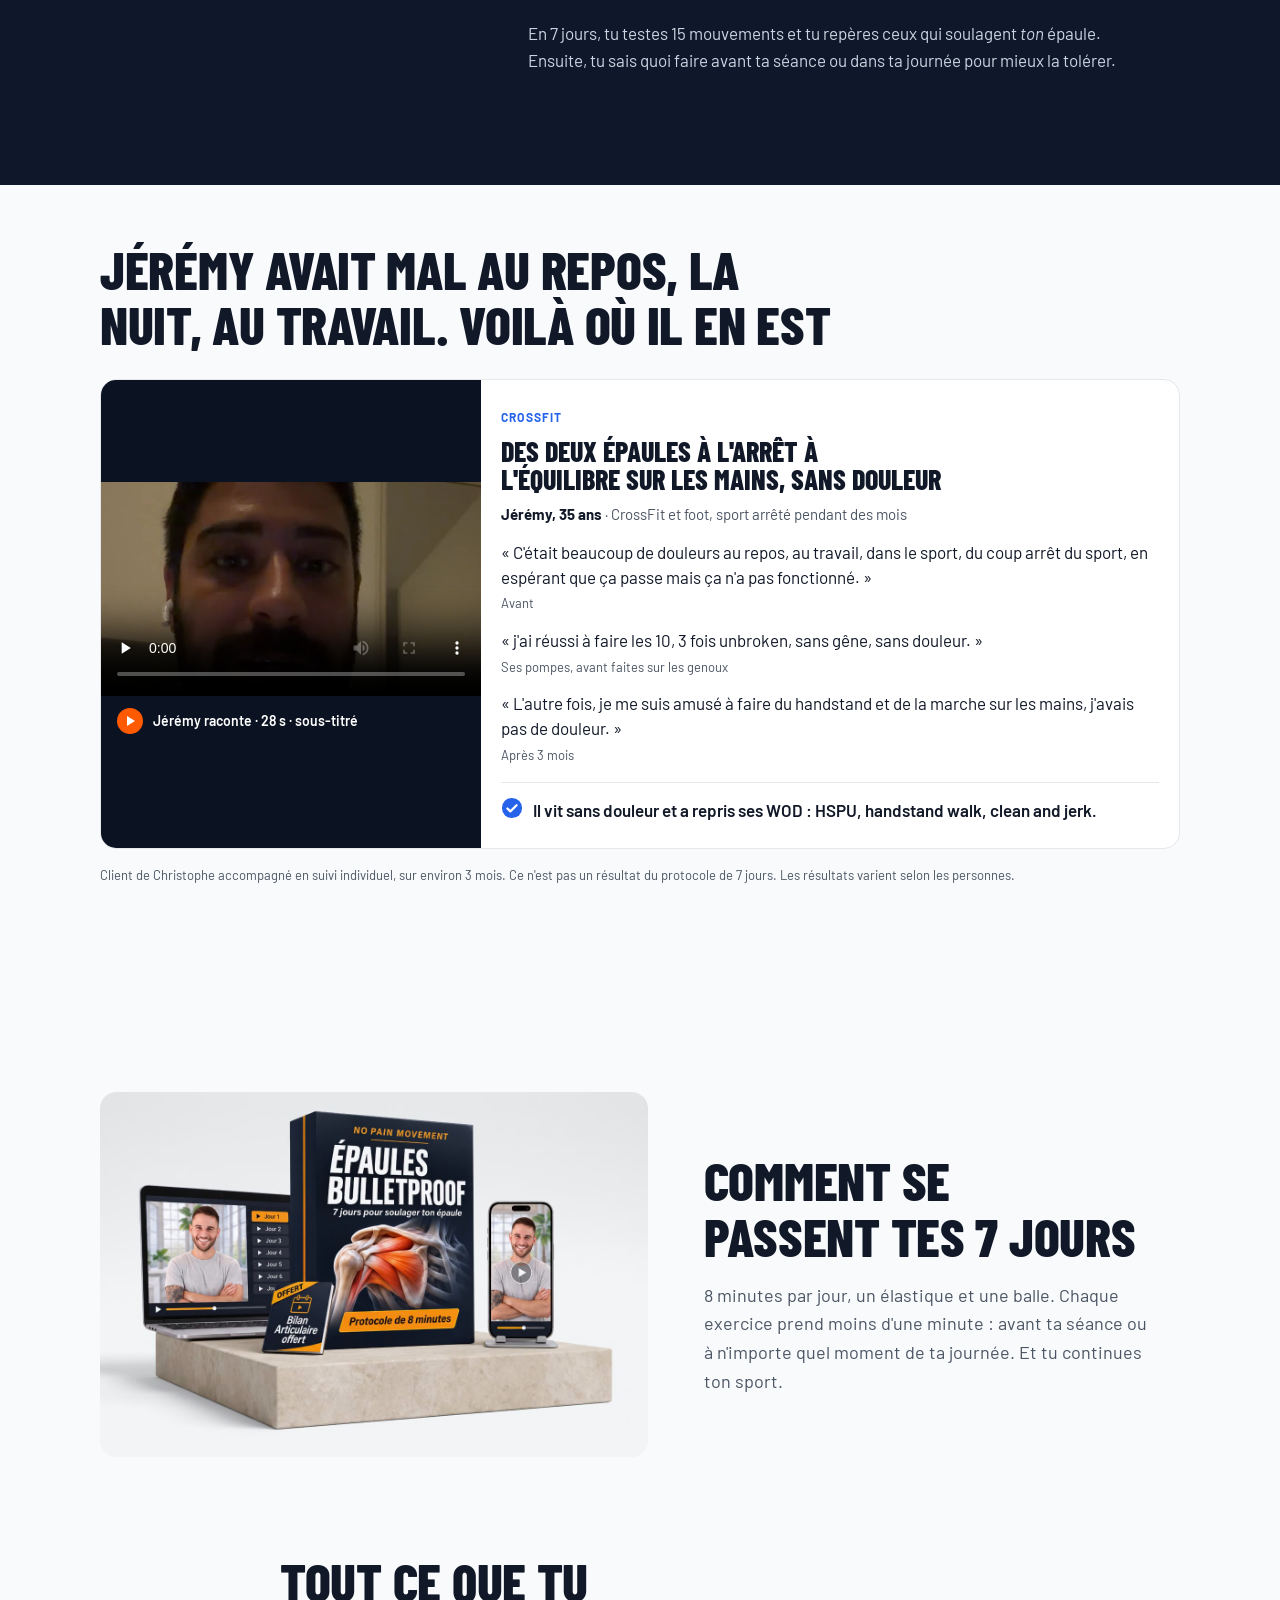
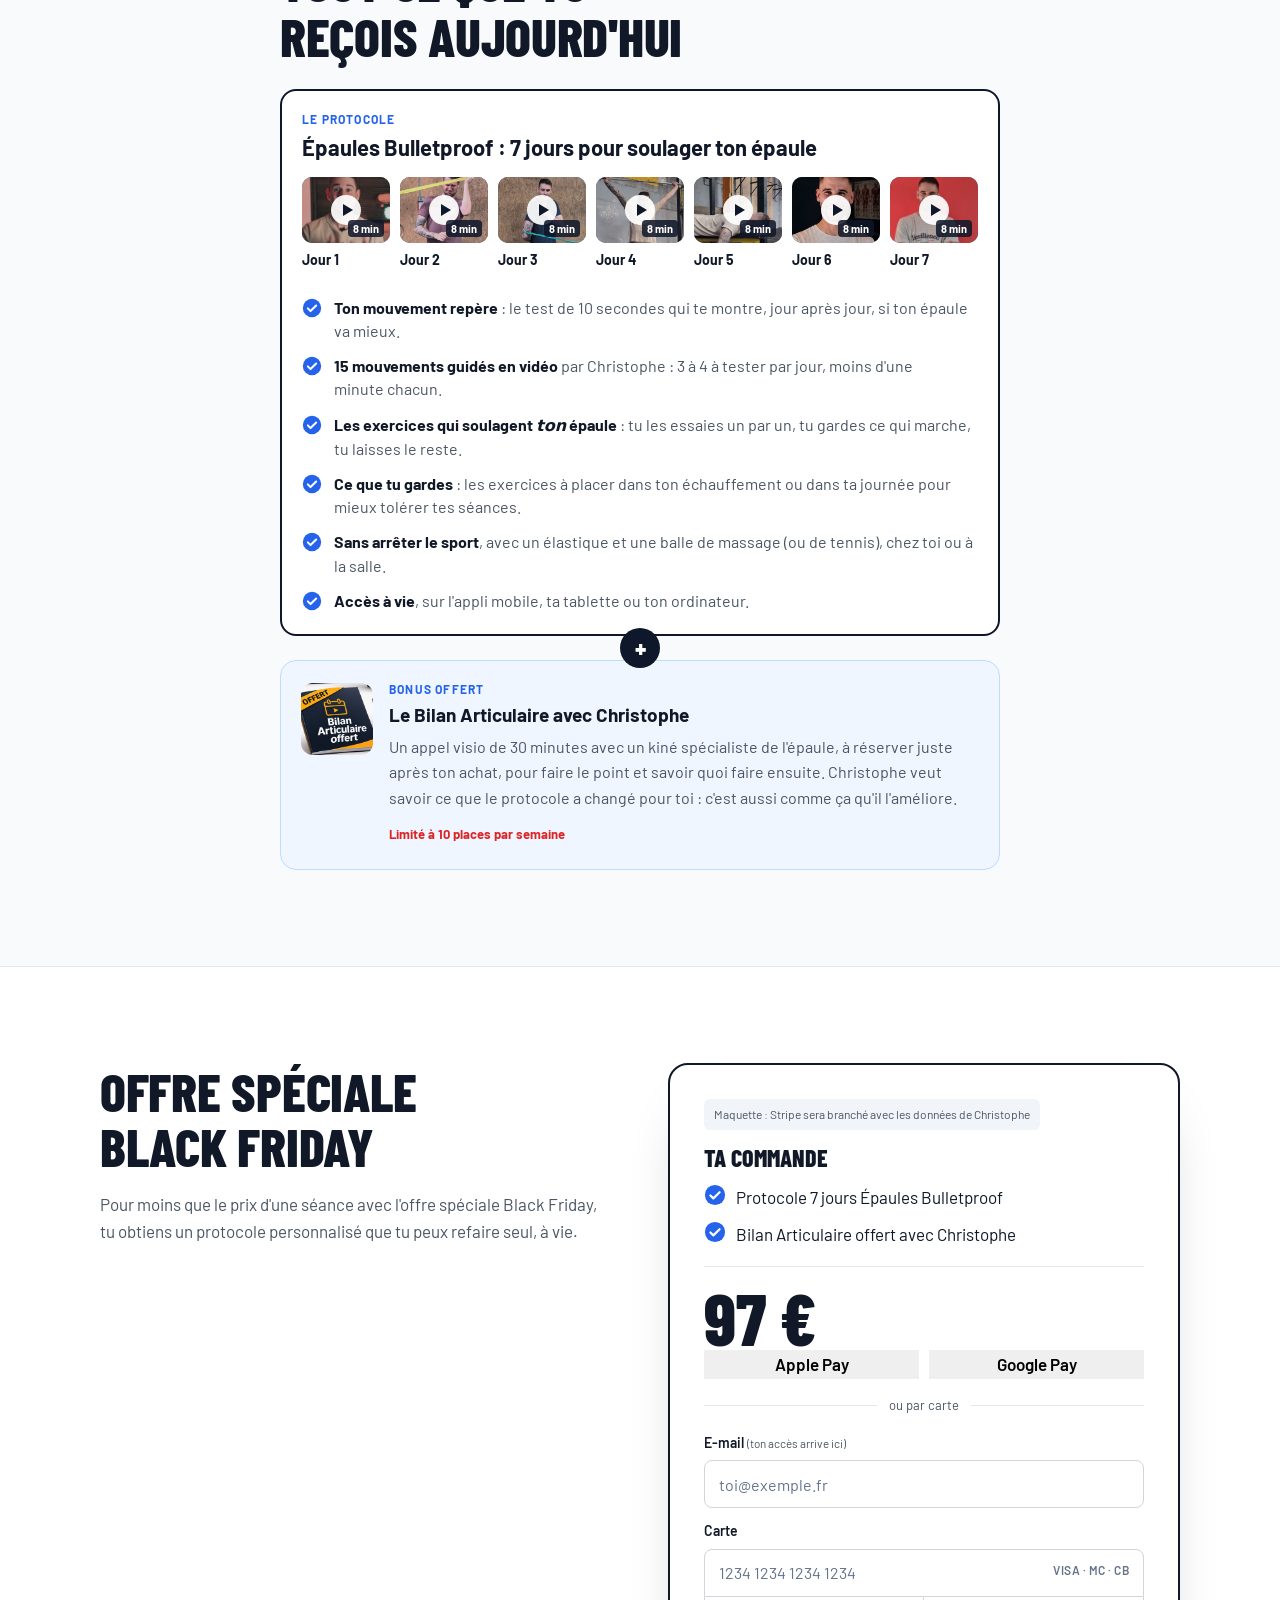
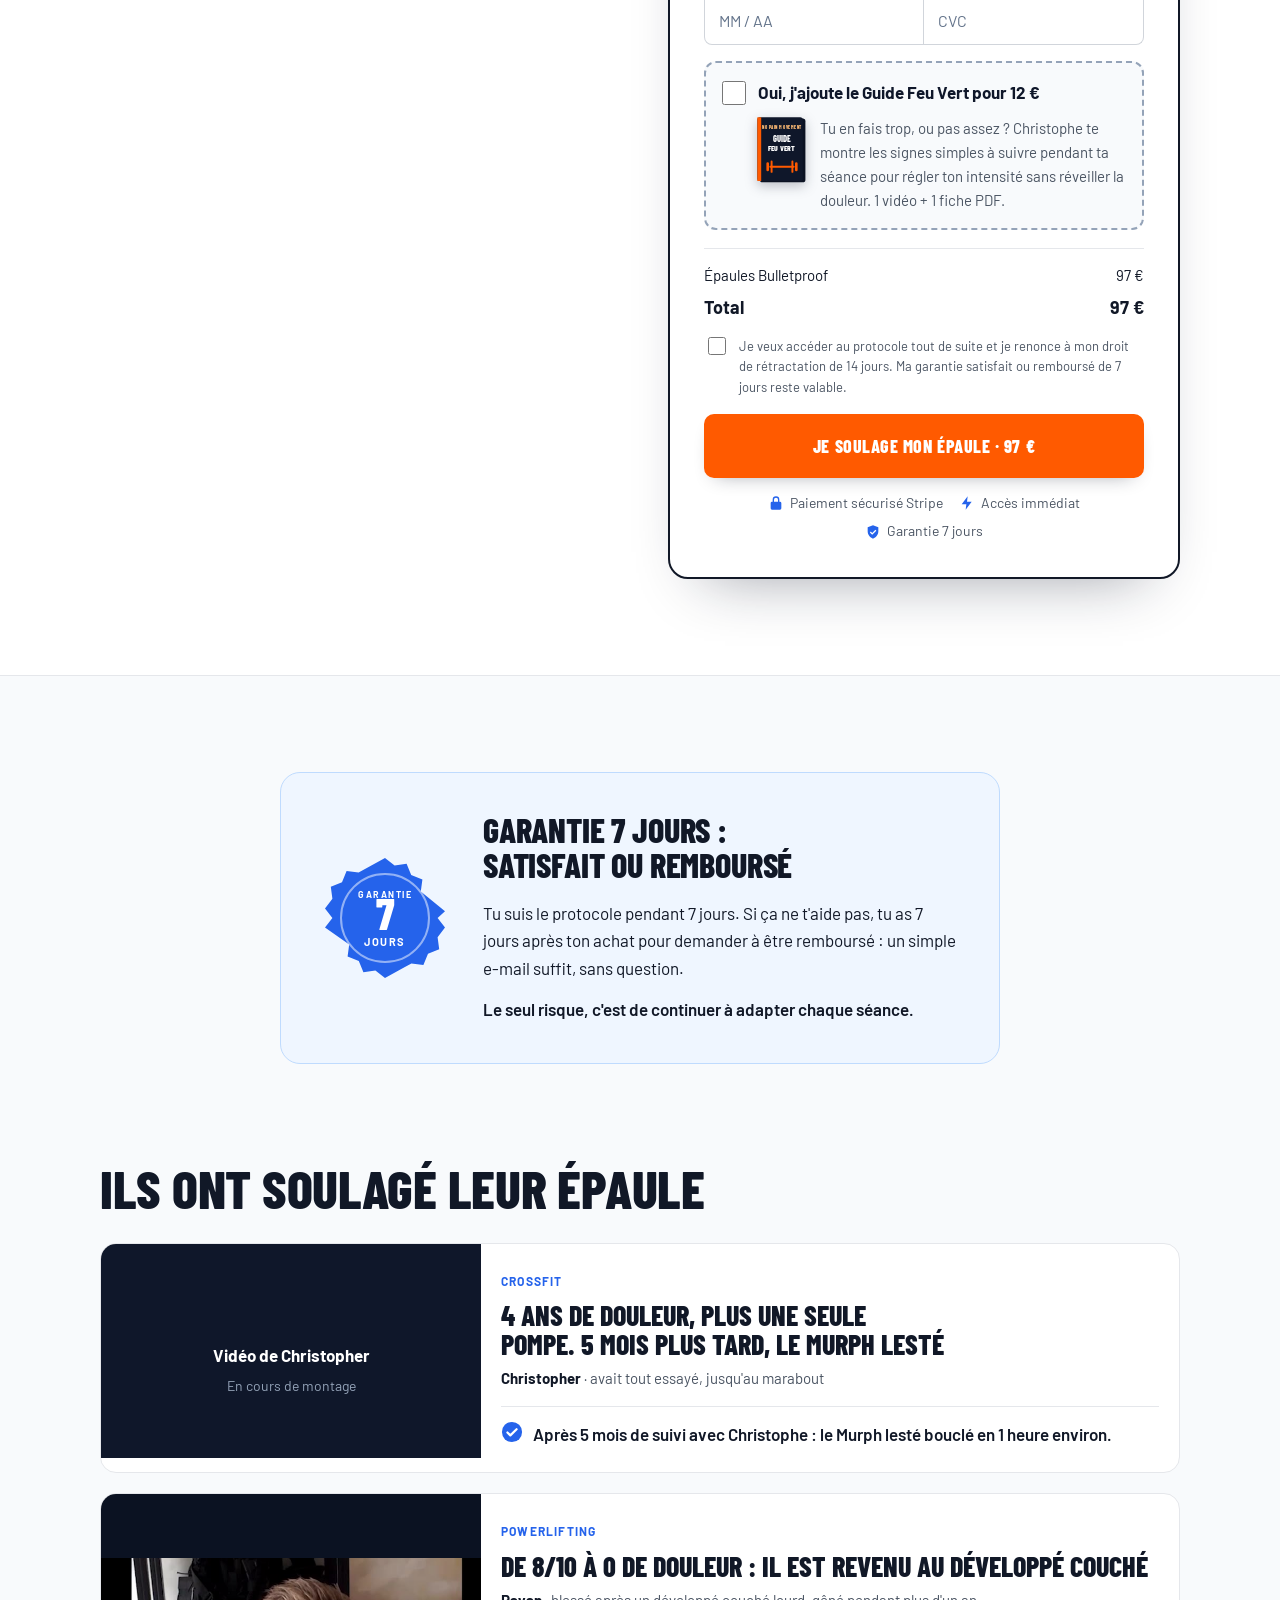
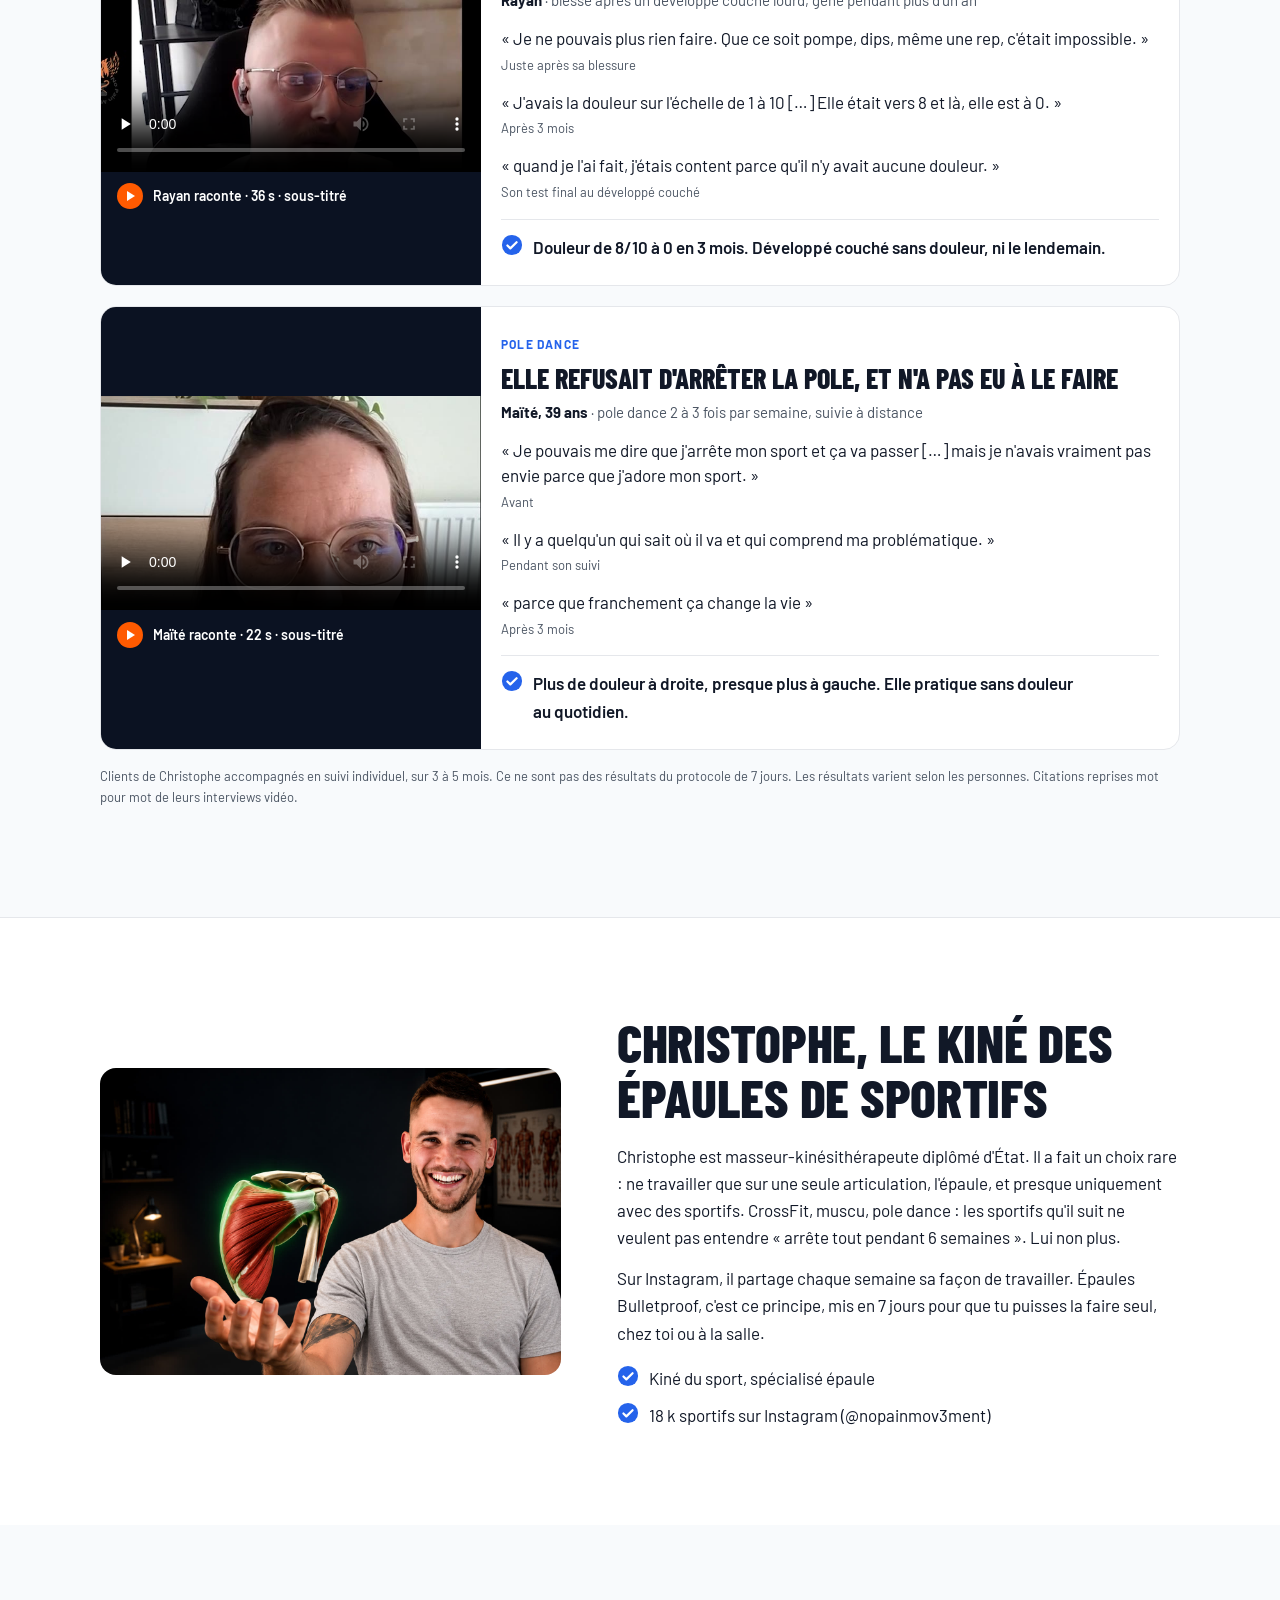
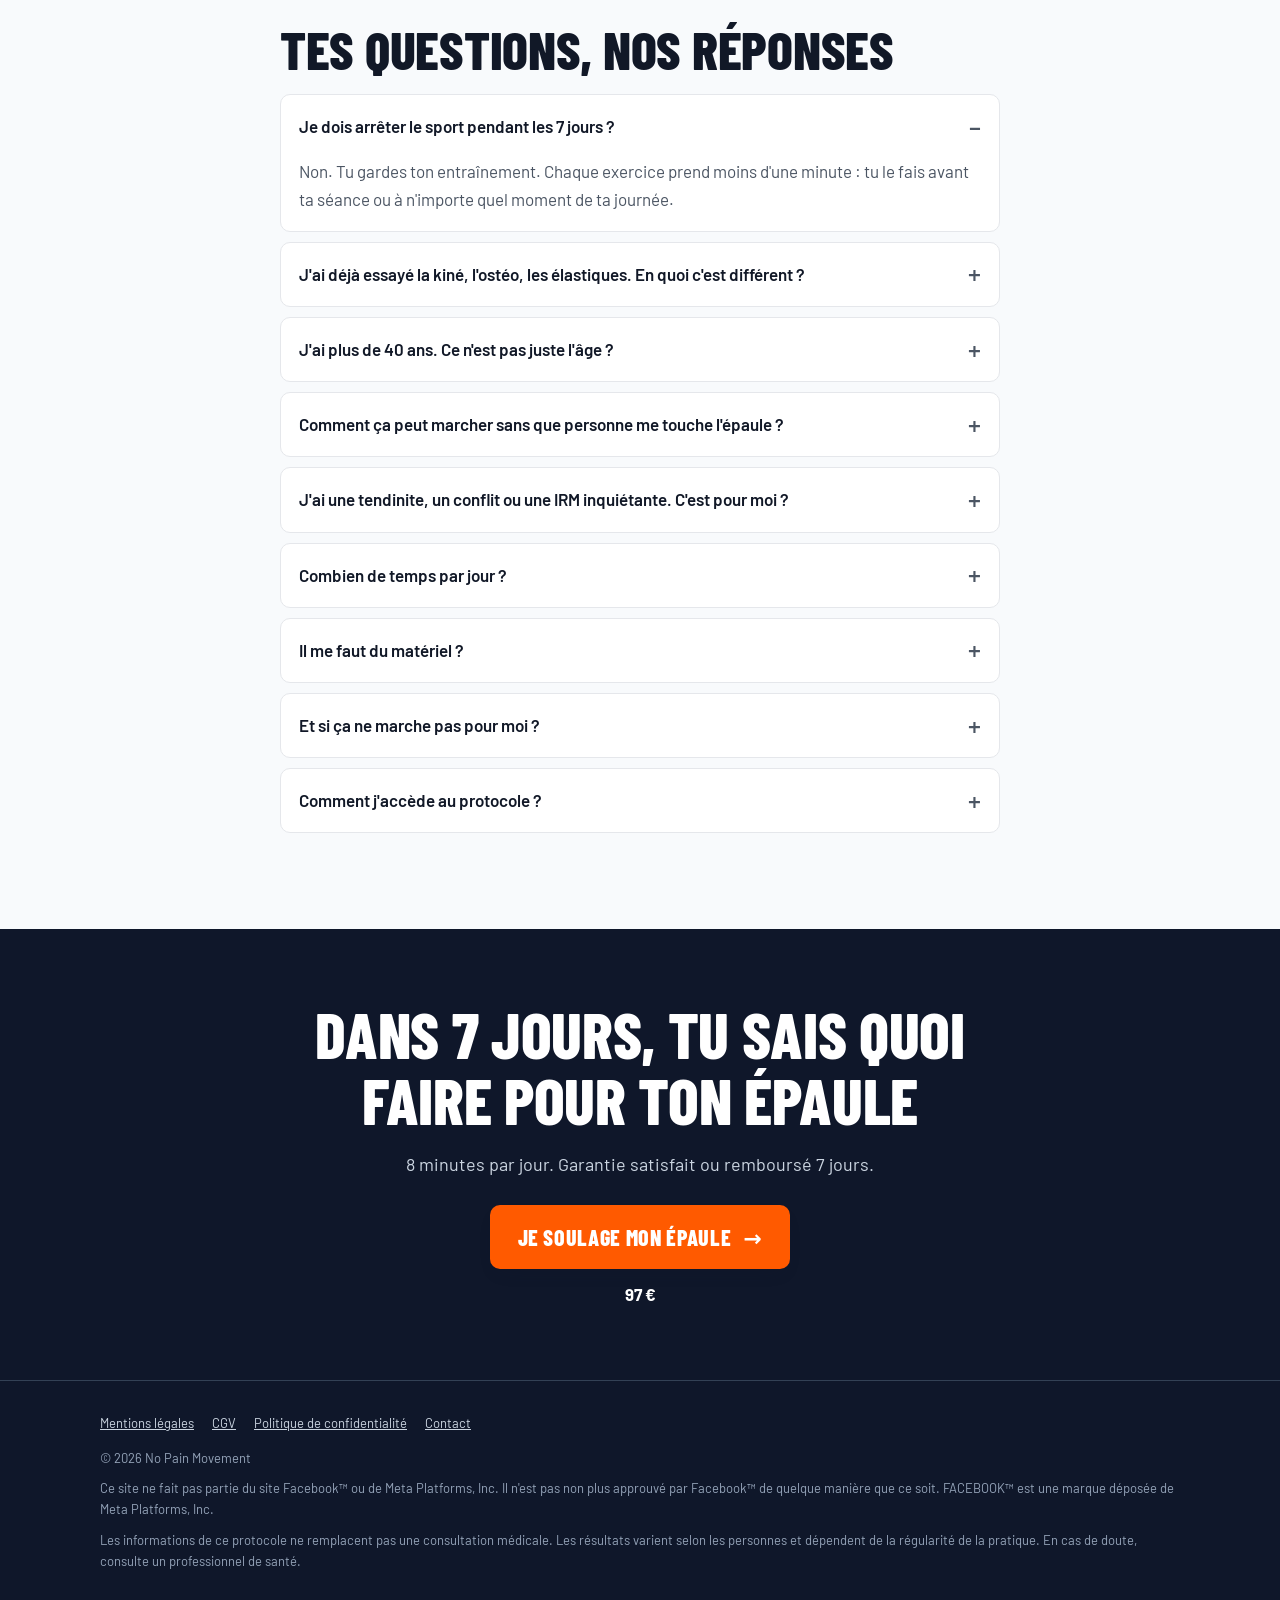
==== commit 9115d84a: "Hero : vraie photo de Christophe en séance ; la miniature passe dans « qui suis-je » Co-Authored-By:" ====
--- a/index.html
+++ b/index.html
@@ -13,8 +13,8 @@
 <link rel="preconnect" href="https://fonts.gstatic.com" crossorigin>
 <link href="https://fonts.googleapis.com/css2?family=Barlow+Condensed:wght@700;800&family=Barlow:ital,wght@0,400;0,600;0,700;1,400&display=swap" rel="stylesheet">
 <link rel="stylesheet" href="styles.css">
-<link rel="preload" as="image" href="img/hero-epaule-m.jpg" media="(max-width: 899px)">
-<link rel="preload" as="image" href="img/hero-epaule.jpg" media="(min-width: 900px)">
+<link rel="preload" as="image" href="img/hero-seance-m.jpg" media="(max-width: 899px)">
+<link rel="preload" as="image" href="img/hero-seance.jpg" media="(min-width: 900px)">
 <script>document.documentElement.classList.add("js")</script>
 <script src="config.js"></script>
 </head>
@@ -39,7 +39,7 @@
         <span class="eyebrow">Tu as mal à l'épaule lorsque tu lèves le bras ?</span>
         <h1>7 jours pour soulager ton épaule</h1>
         <p class="subhead">Un protocole de 8 minutes par jour créé par un kiné de l'épaule, <em>sans arrêter de t'entraîner</em>.</p>
-        <figure class="hero-photo-m"><img src="img/hero-epaule-m.jpg" alt="Christophe sourit, une épaule anatomique en 3D au-dessus de sa main" width="800" height="450" fetchpriority="high"></figure>
+        <figure class="hero-photo-m"><img src="img/hero-seance-m.jpg" alt="Christophe sourit pendant une séance avec un sportif" width="1200" height="675" fetchpriority="high"></figure>
         <div class="cta">
           <a class="btn" data-checkout href="#paiement">Je soulage mon épaule <span class="arr">→</span></a>
           <div class="price-line"><s class="was"><span data-price-after></span> €</s> <b><span data-price></span> €</b> <span class="badge sm">-<span data-pct></span> %</span> · Accès à vie · Garantie 7 jours</div>
@@ -47,7 +47,7 @@
         </div>
       </div>
       <figure class="hero-photo hero-photo-d">
-        <img src="img/hero-epaule.jpg" alt="Christophe sourit, une épaule anatomique en 3D au-dessus de sa main" width="1440" height="960" loading="lazy">
+        <img src="img/hero-seance.jpg" alt="Christophe sourit pendant une séance avec un sportif" width="1200" height="1200" loading="lazy">
       </figure>
     </div>
   </div>
@@ -333,7 +333,7 @@
 <!-- 13. Autorité -->
 <section style="background:var(--paper);border-top:1px solid var(--line)">
   <div class="wrap me-grid">
-    <figure class="me-photo" style="margin:0"><img src="img/christophe-auteur.jpg" alt="Christophe, bras croisés, souriant" width="900" height="1218" loading="lazy"></figure>
+    <figure class="me-photo me-wide" style="margin:0"><img src="img/hero-epaule.jpg" alt="Christophe sourit, une épaule anatomique en 3D au-dessus de sa main" width="1440" height="960" loading="lazy"></figure>
     <div>
       <h2>Christophe, le kiné des épaules de sportifs</h2>
       <p>Christophe est masseur-kinésithérapeute diplômé d'État. Il a fait un choix rare : ne travailler que sur une seule articulation, l'épaule, et presque uniquement avec des sportifs. CrossFit, muscu, pole dance : les sportifs qu'il suit ne veulent pas entendre « arrête tout pendant 6 semaines ». Lui non plus.</p>
--- a/styles.css
+++ b/styles.css
@@ -581,3 +581,7 @@
 .vid-wait{display:grid;justify-items:center;gap:6px;color:#fff;text-align:center;padding:20px}
 .vid-wait .play{position:static;margin-bottom:6px}
 .vid-wait span:last-child{color:#94A3B8;font-size:14px}
+
+/* Qui suis-je : miniature en format large (18/11) */
+.me-photo.me-wide img{aspect-ratio:3/2;object-position:50% 50%}
+.hero-photo img{object-position:50% 40%}
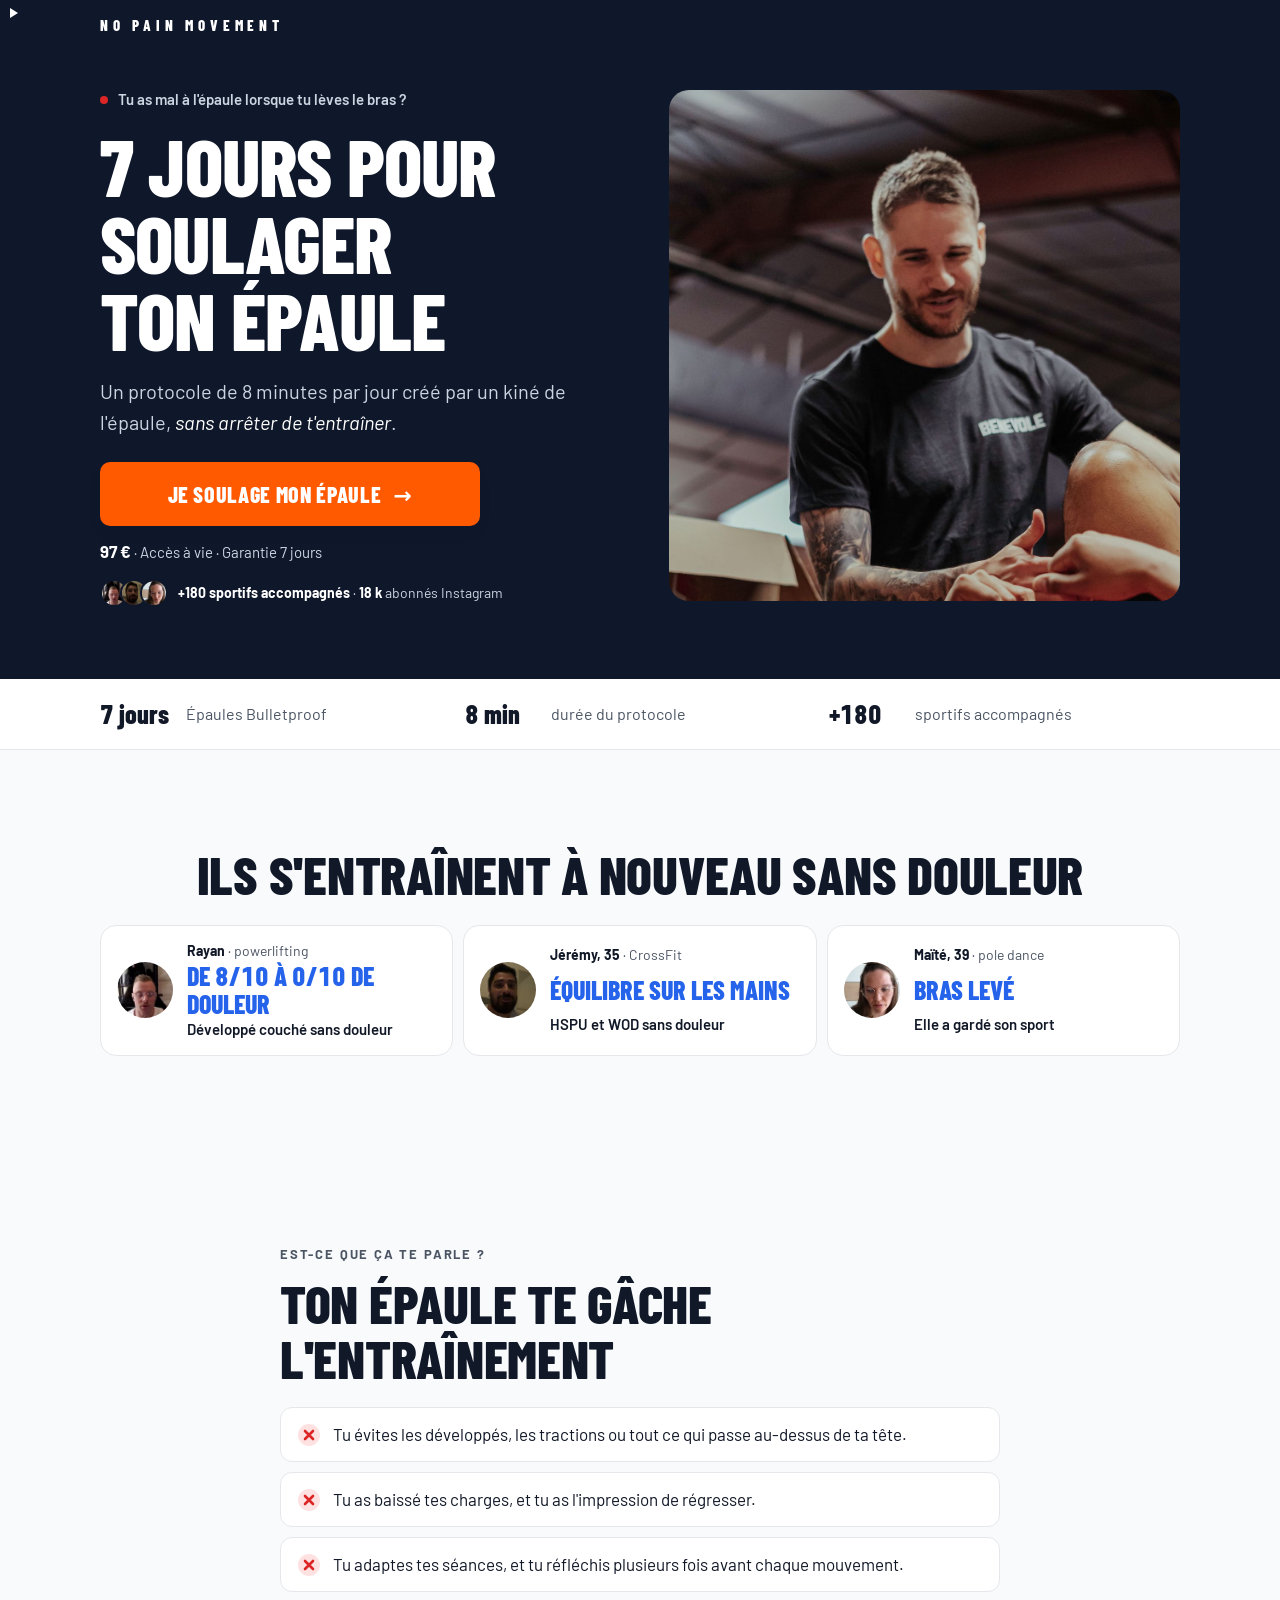
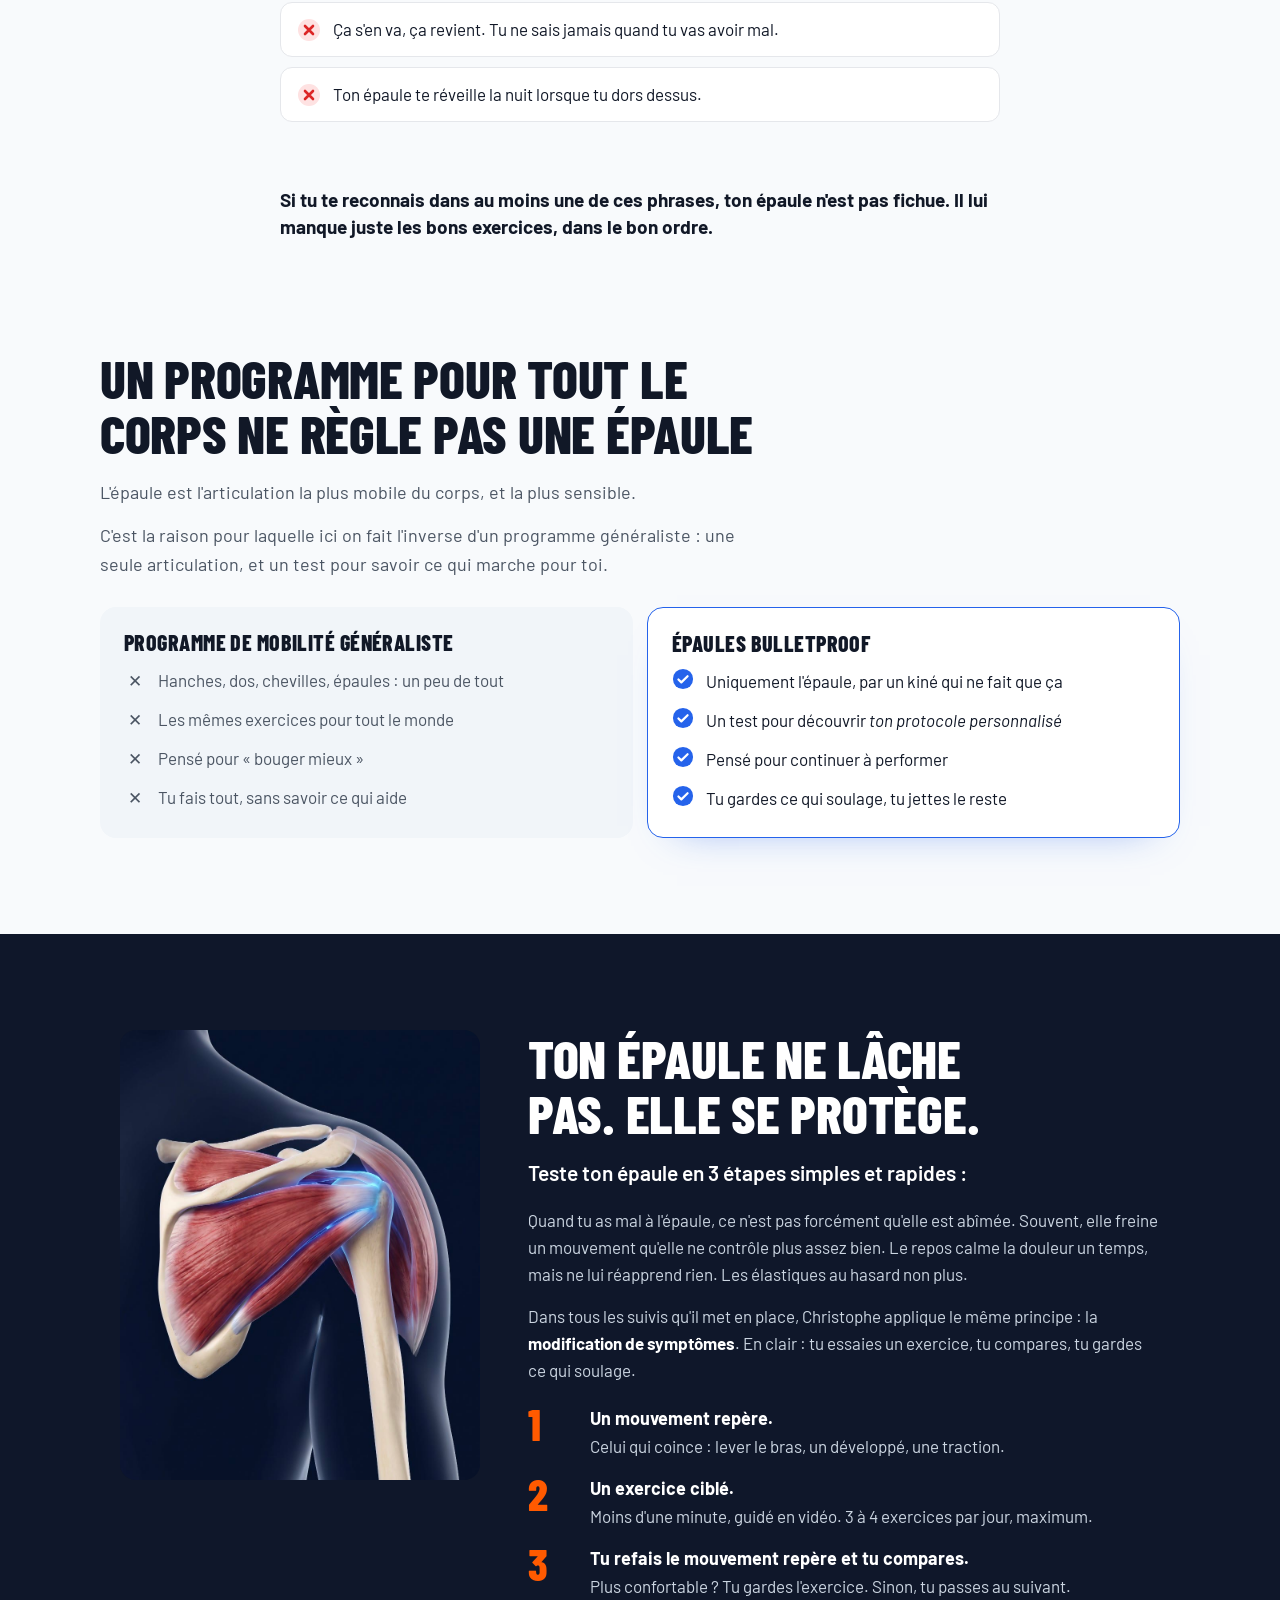
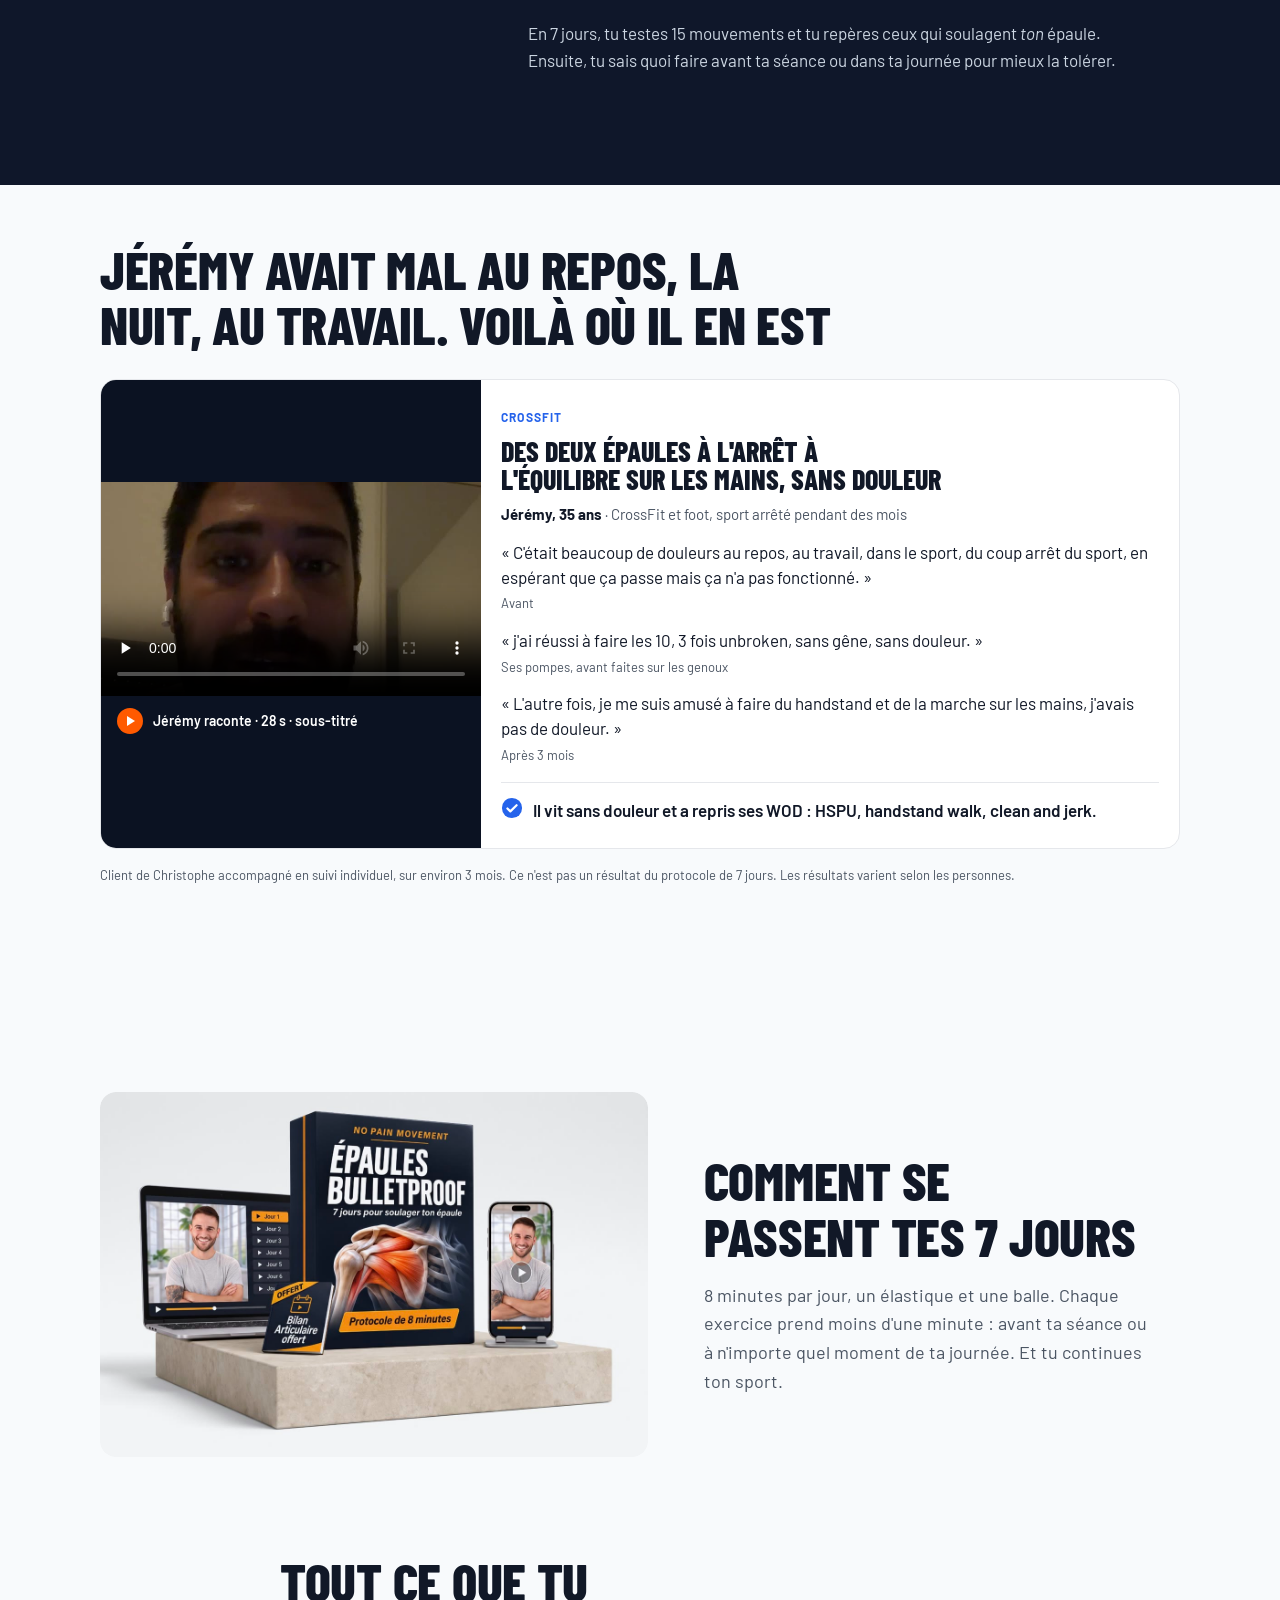
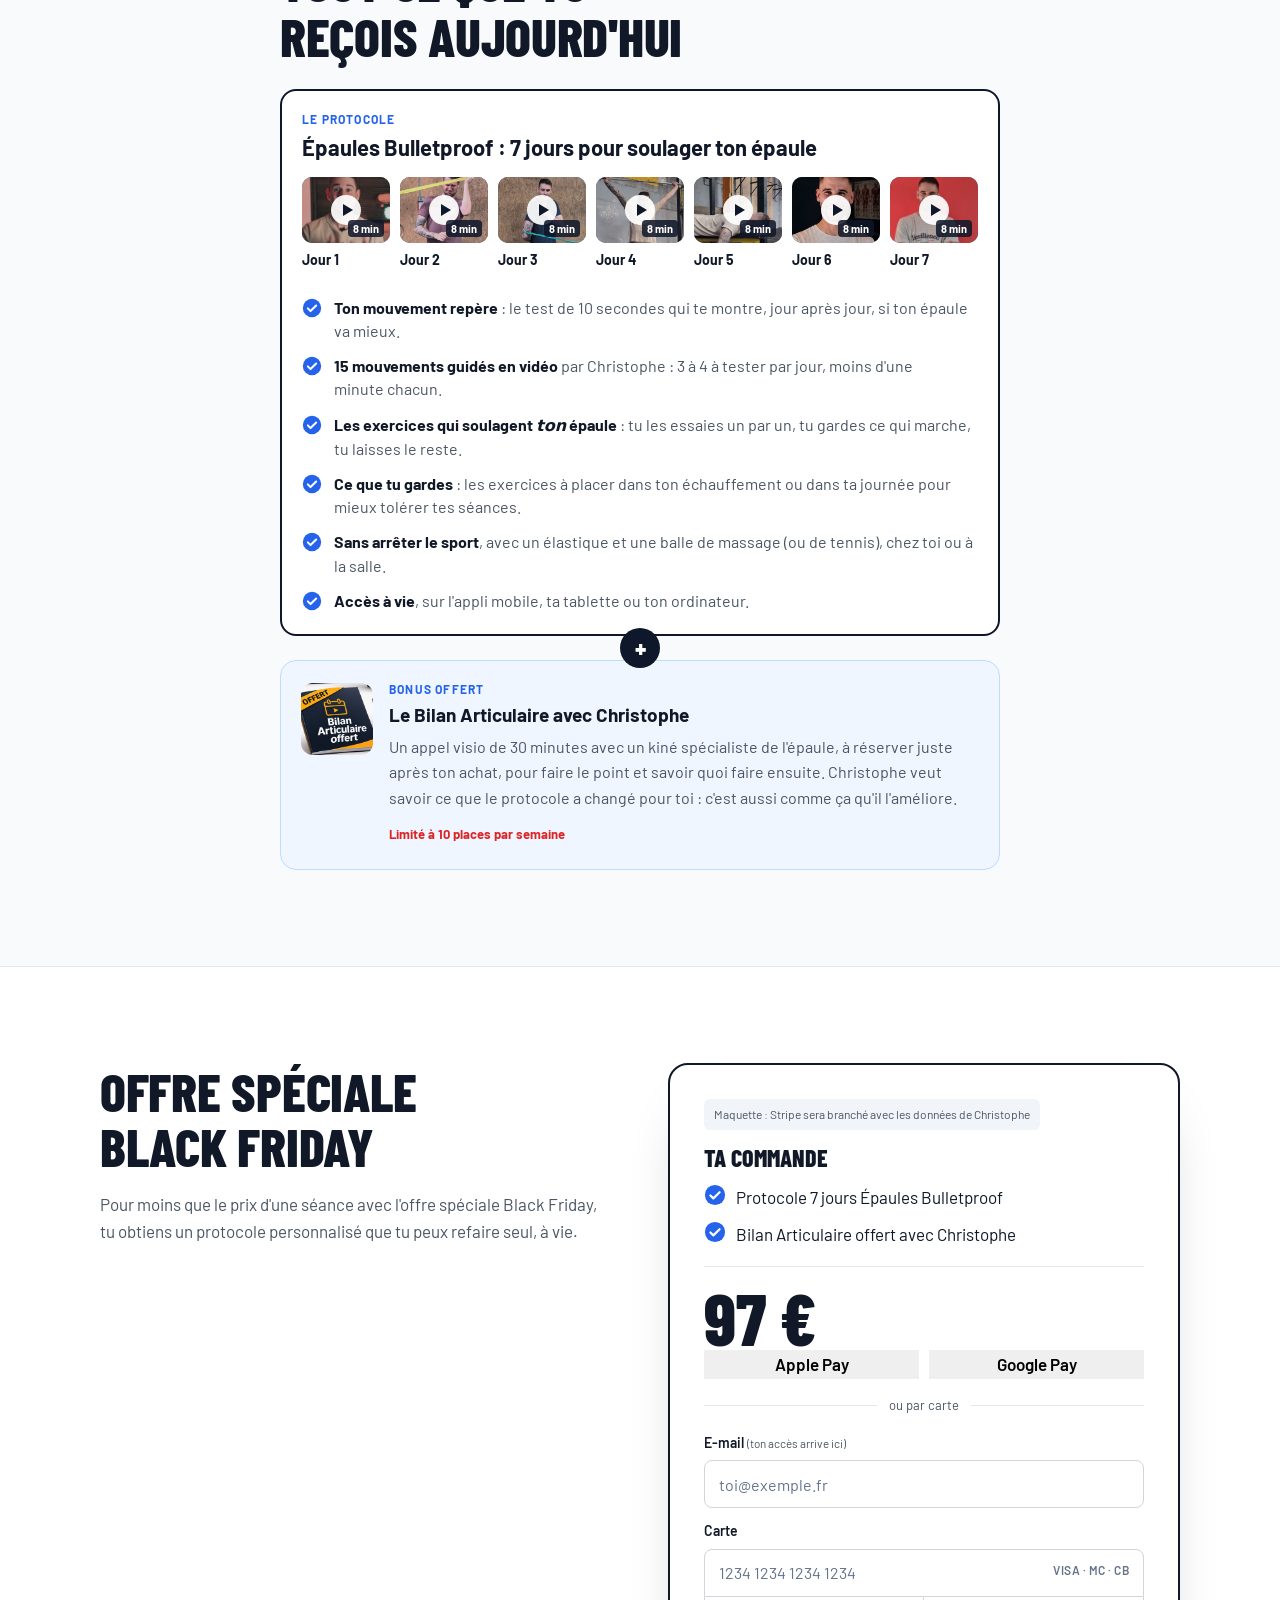
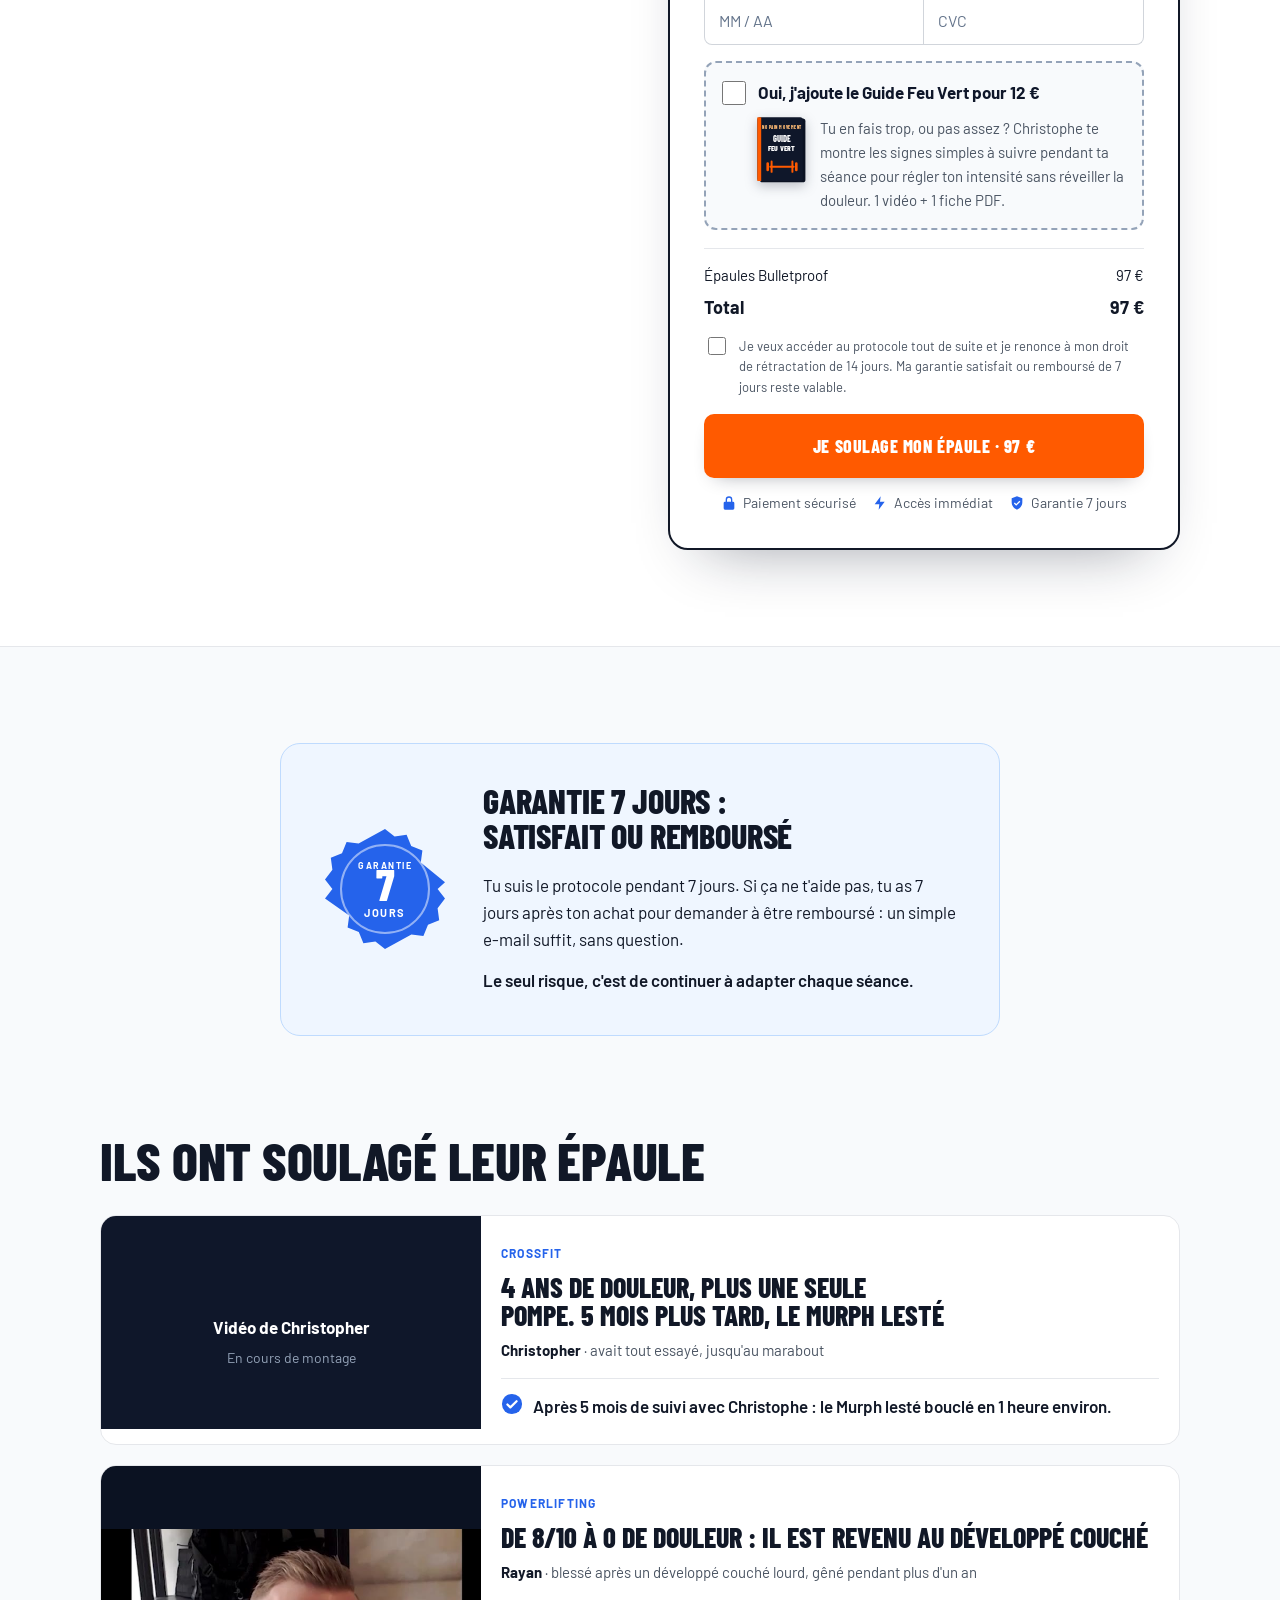
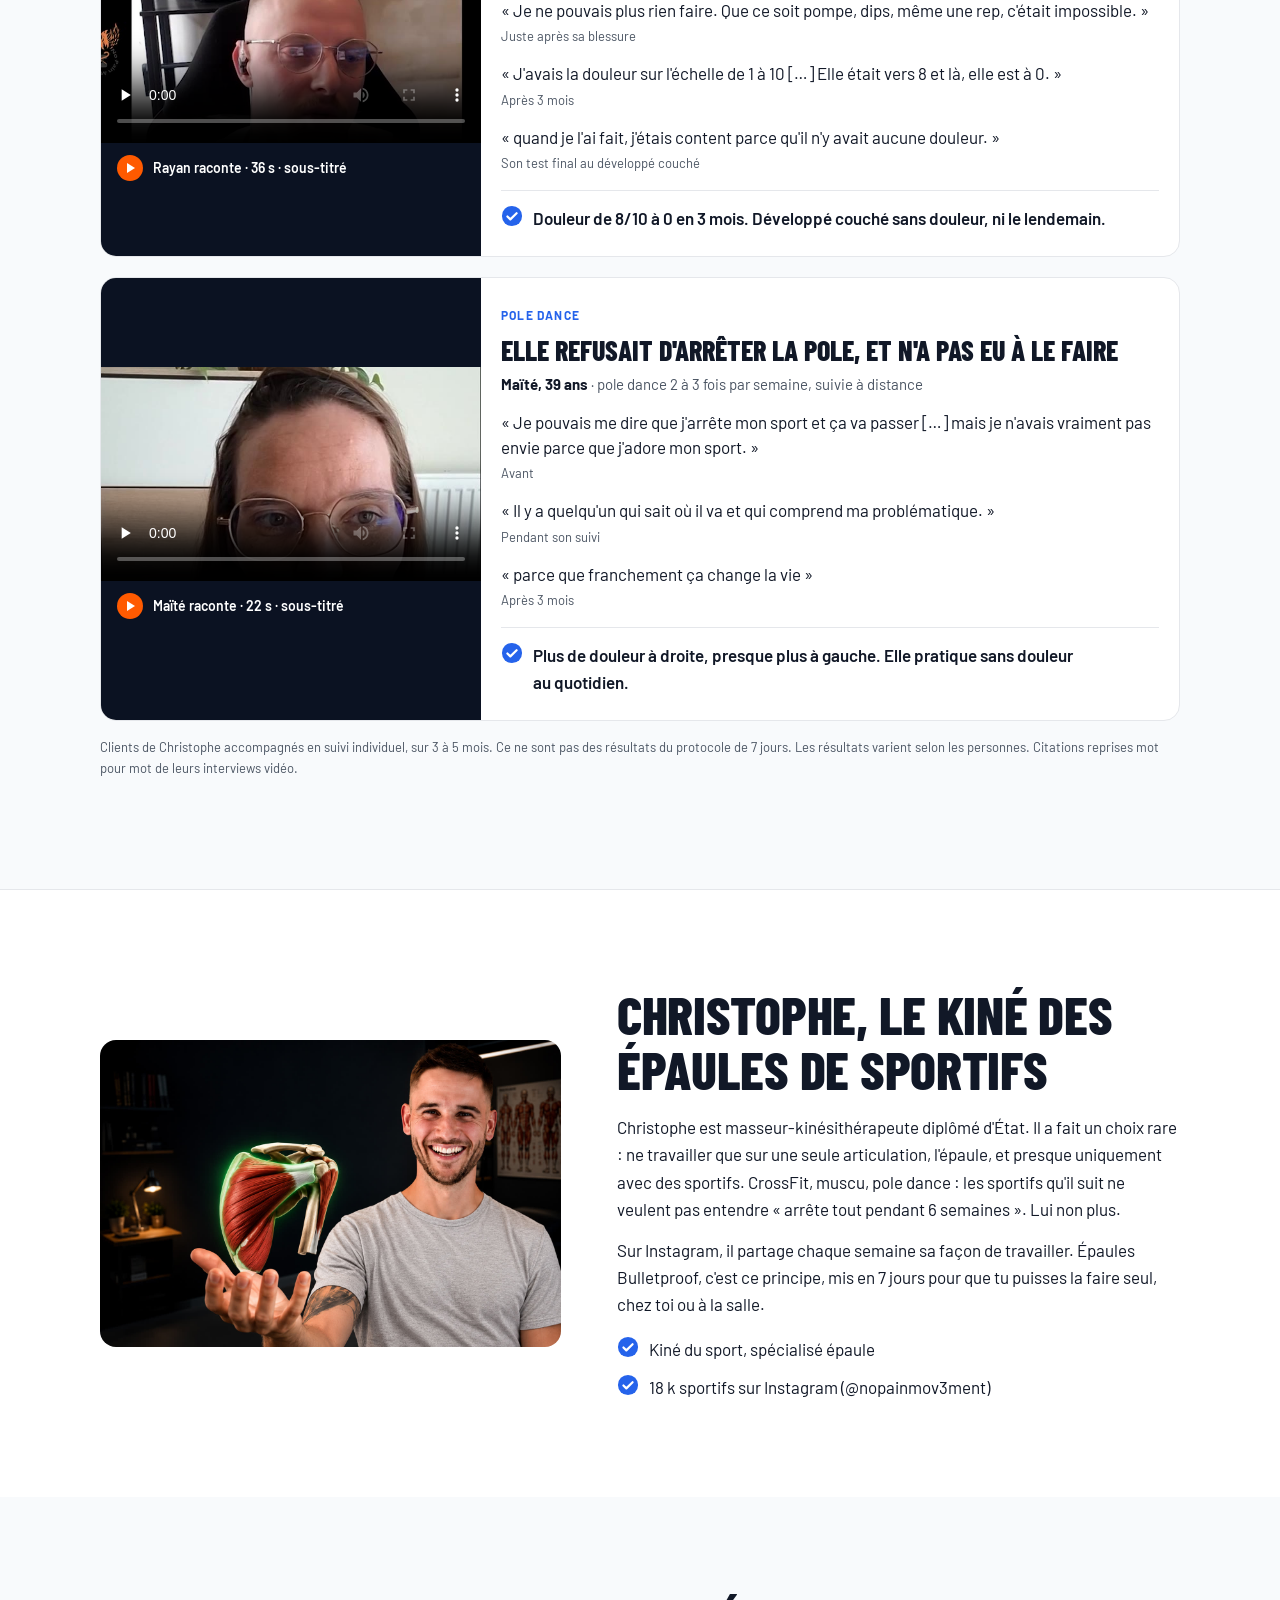
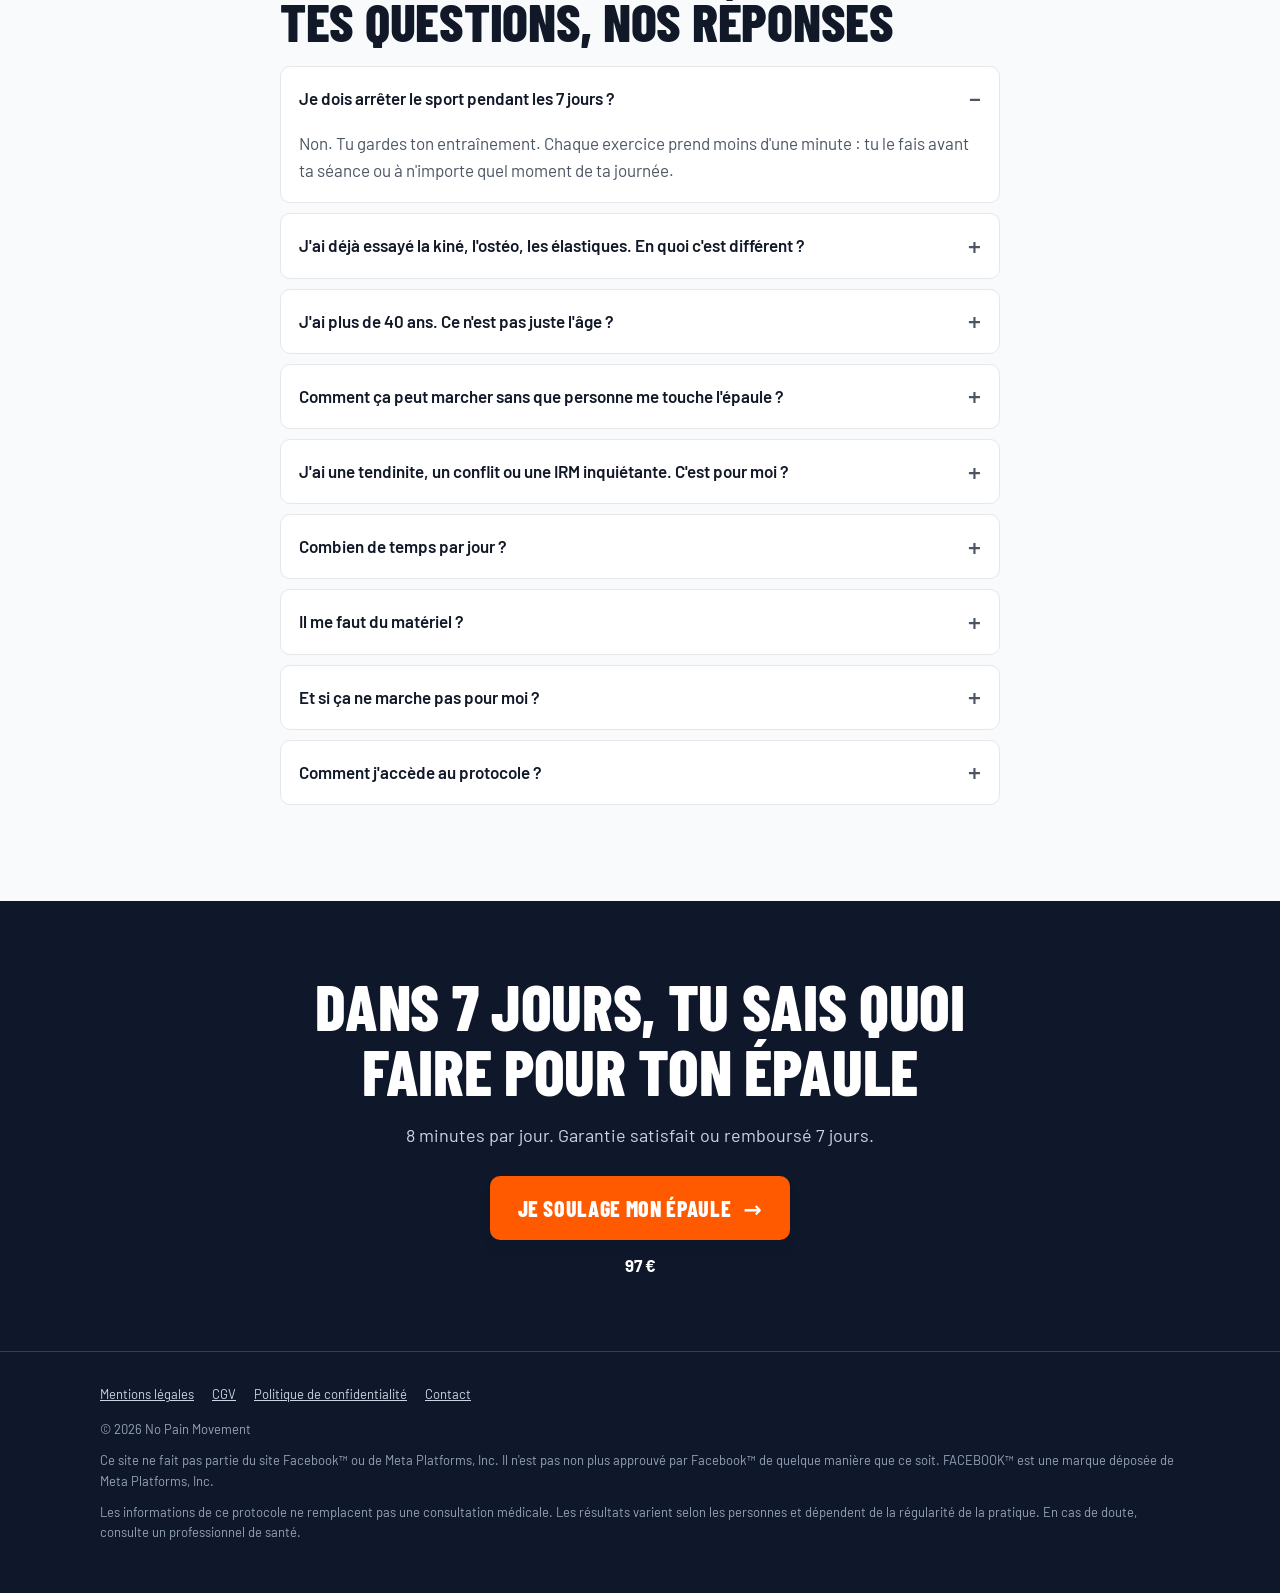
==== commit cab05df5: "Paiement Whop prêt à brancher : liens dans config.js, champs maquette retirés quand Whop est rempli," ====
--- a/index.html
+++ b/index.html
@@ -253,8 +253,9 @@
       </div>
       <label class="legal" id="consent-wrap"><input type="checkbox" id="consent" aria-describedby="consent-err">Je veux accéder au protocole tout de suite et je renonce à mon droit de rétractation de 14 jours. Ma garantie satisfait ou remboursé de 7 jours reste valable.</label>
       <p class="err" id="consent-err" role="alert" hidden>Coche la case juste au-dessus pour accéder au protocole tout de suite.</p>
+      <p class="then" data-whop-note hidden style="margin:0 0 10px">Tu finalises ton paiement sur la page sécurisée de Whop (carte, Apple Pay ou Google Pay).</p>
       <button class="btn block" id="pay"><span>Je soulage mon épaule · <span data-total></span>&nbsp;€</span></button>
-      <div class="fine"><span><svg><use href="#lock"/></svg>Paiement sécurisé Stripe</span><span><svg><use href="#bolt"/></svg>Accès immédiat</span><span><svg><use href="#shield"/></svg>Garantie 7 jours</span></div>
+      <div class="fine"><span><svg><use href="#lock"/></svg>Paiement sécurisé</span><span><svg><use href="#bolt"/></svg>Accès immédiat</span><span><svg><use href="#shield"/></svg>Garantie 7 jours</span></div>
     </form>
   </div>
 </section>
